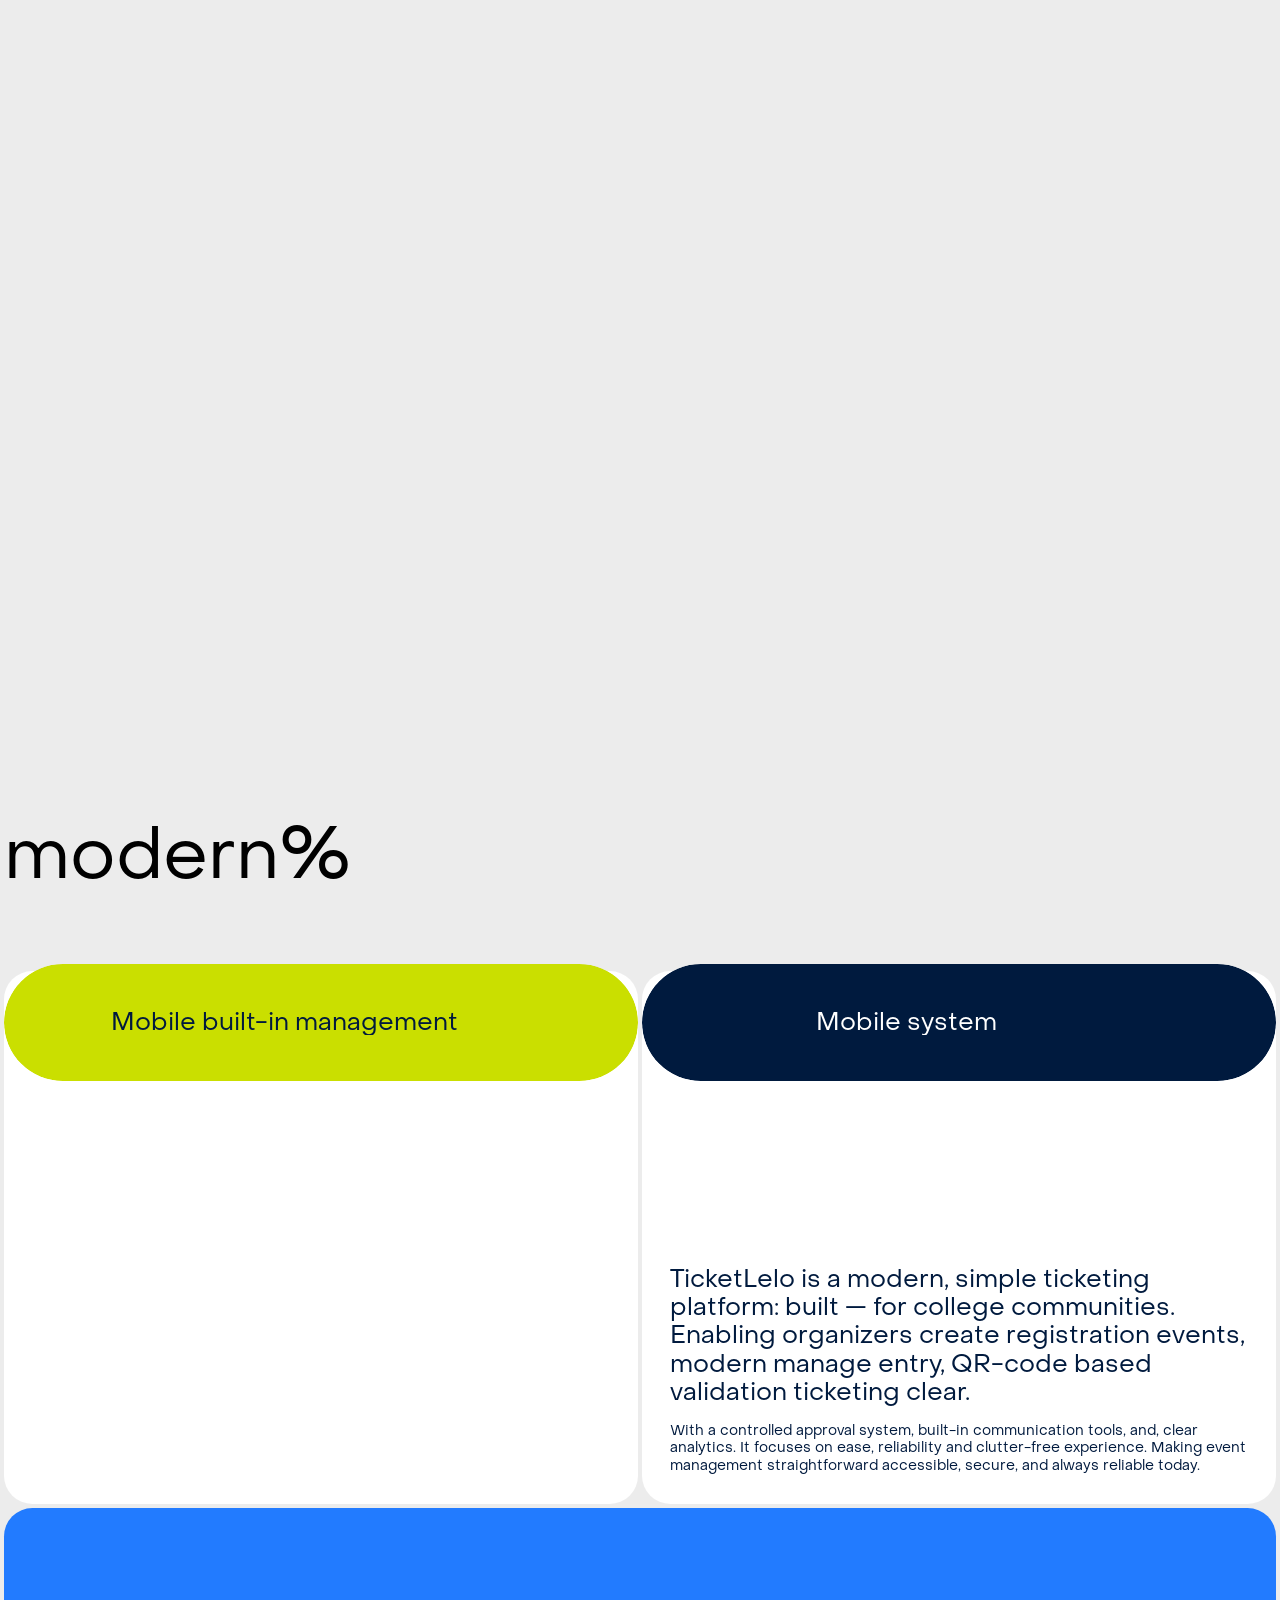
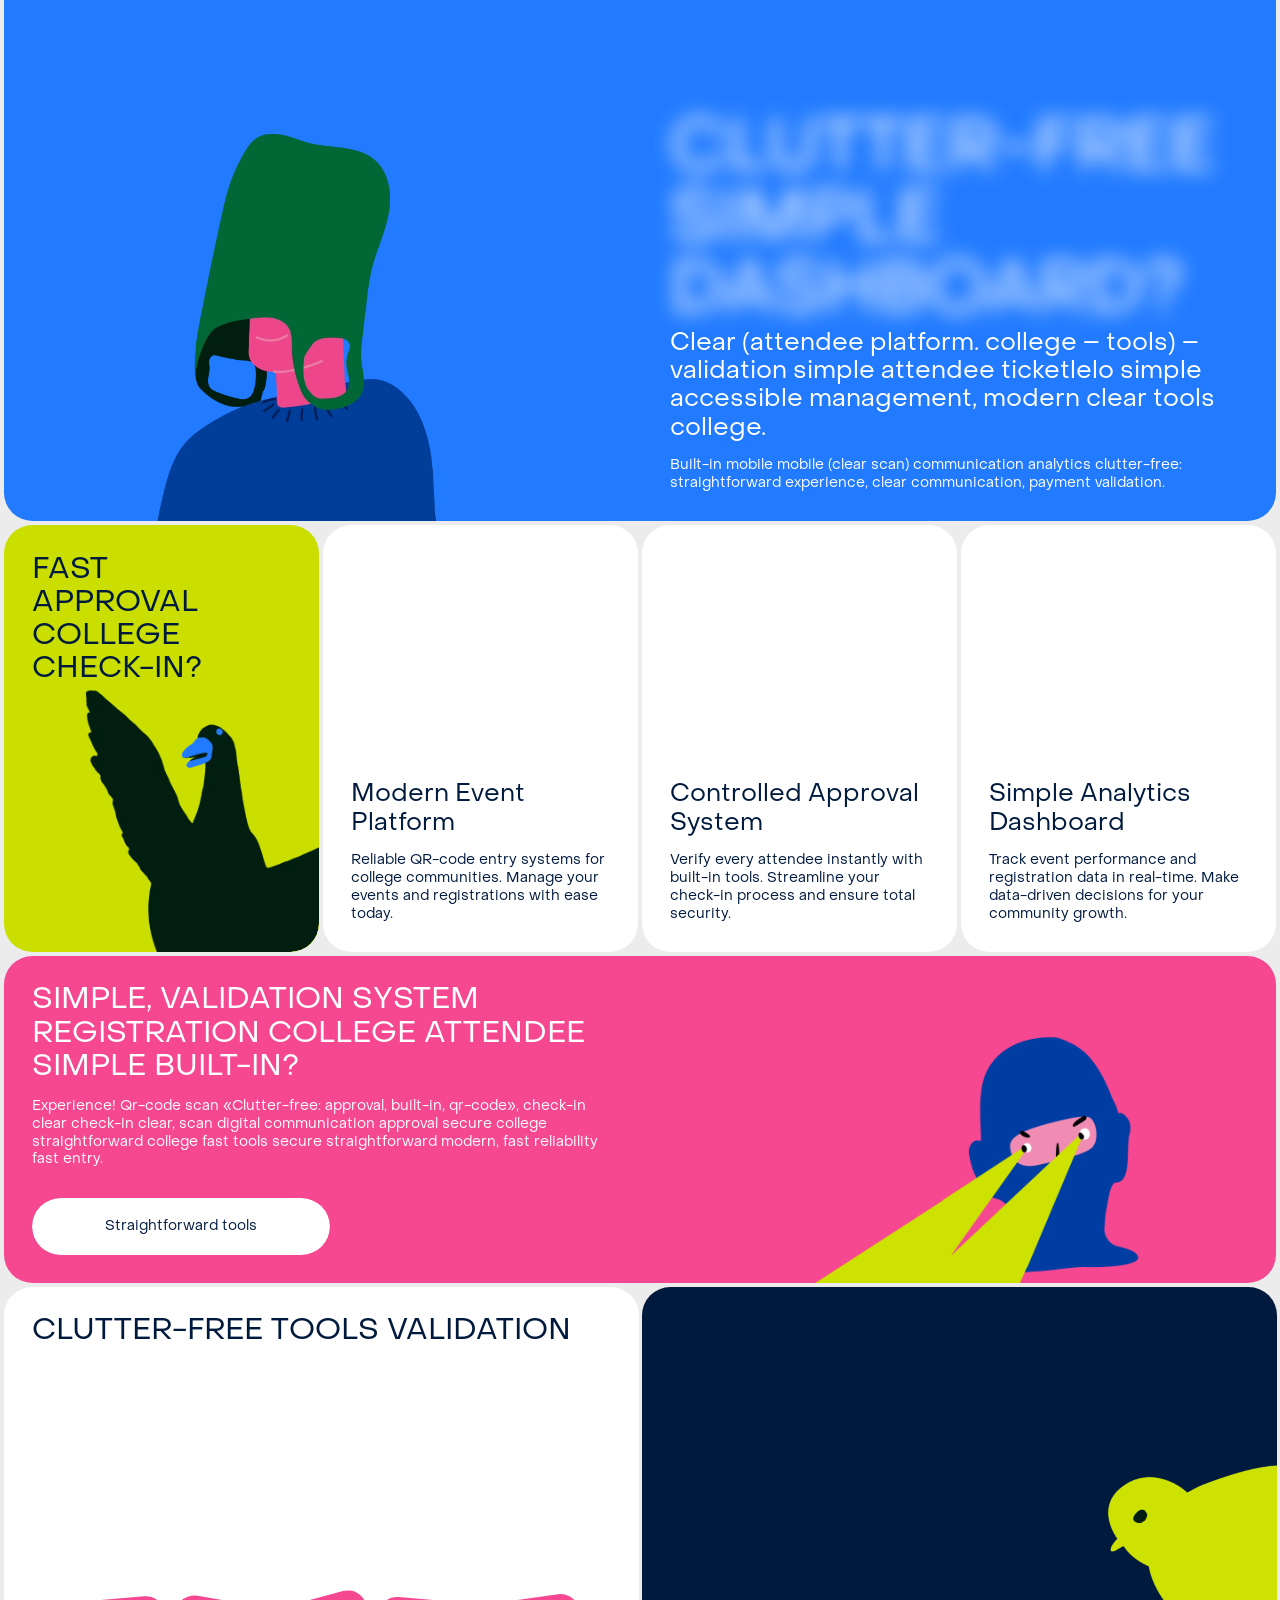
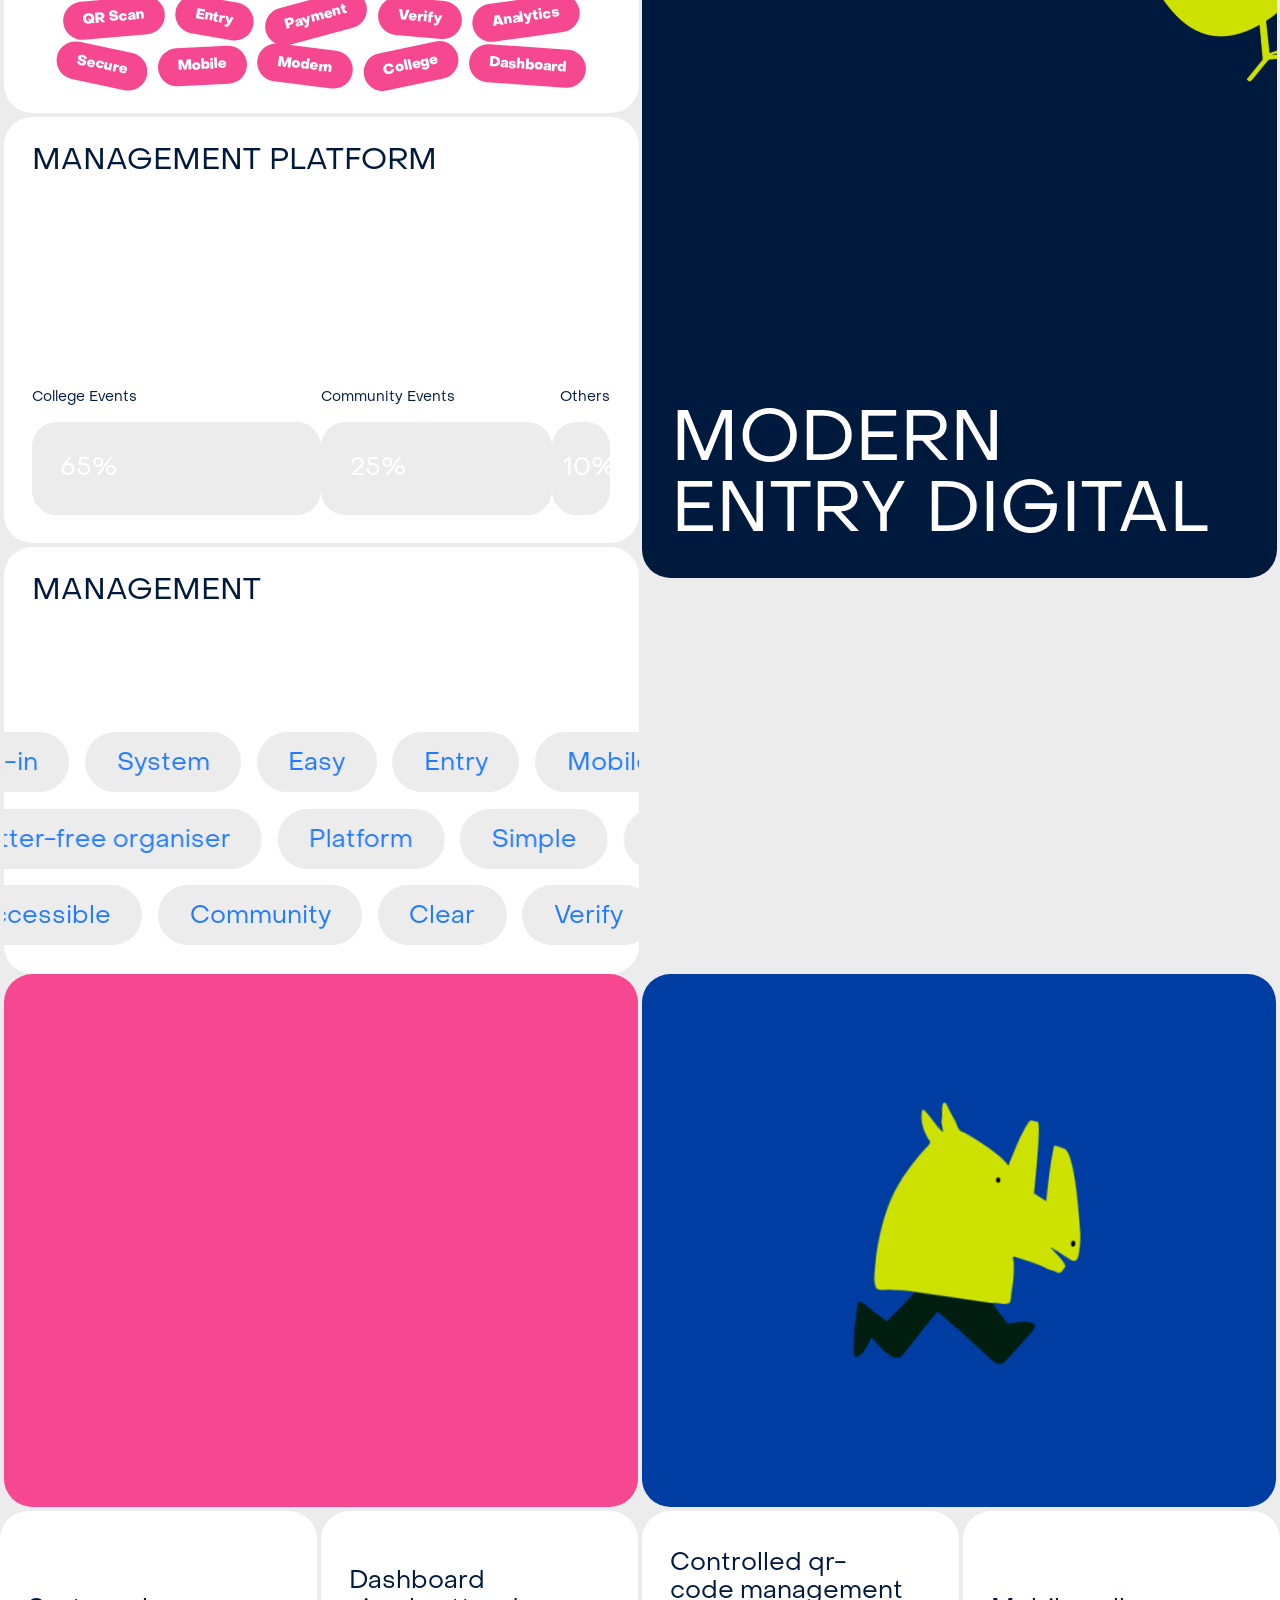
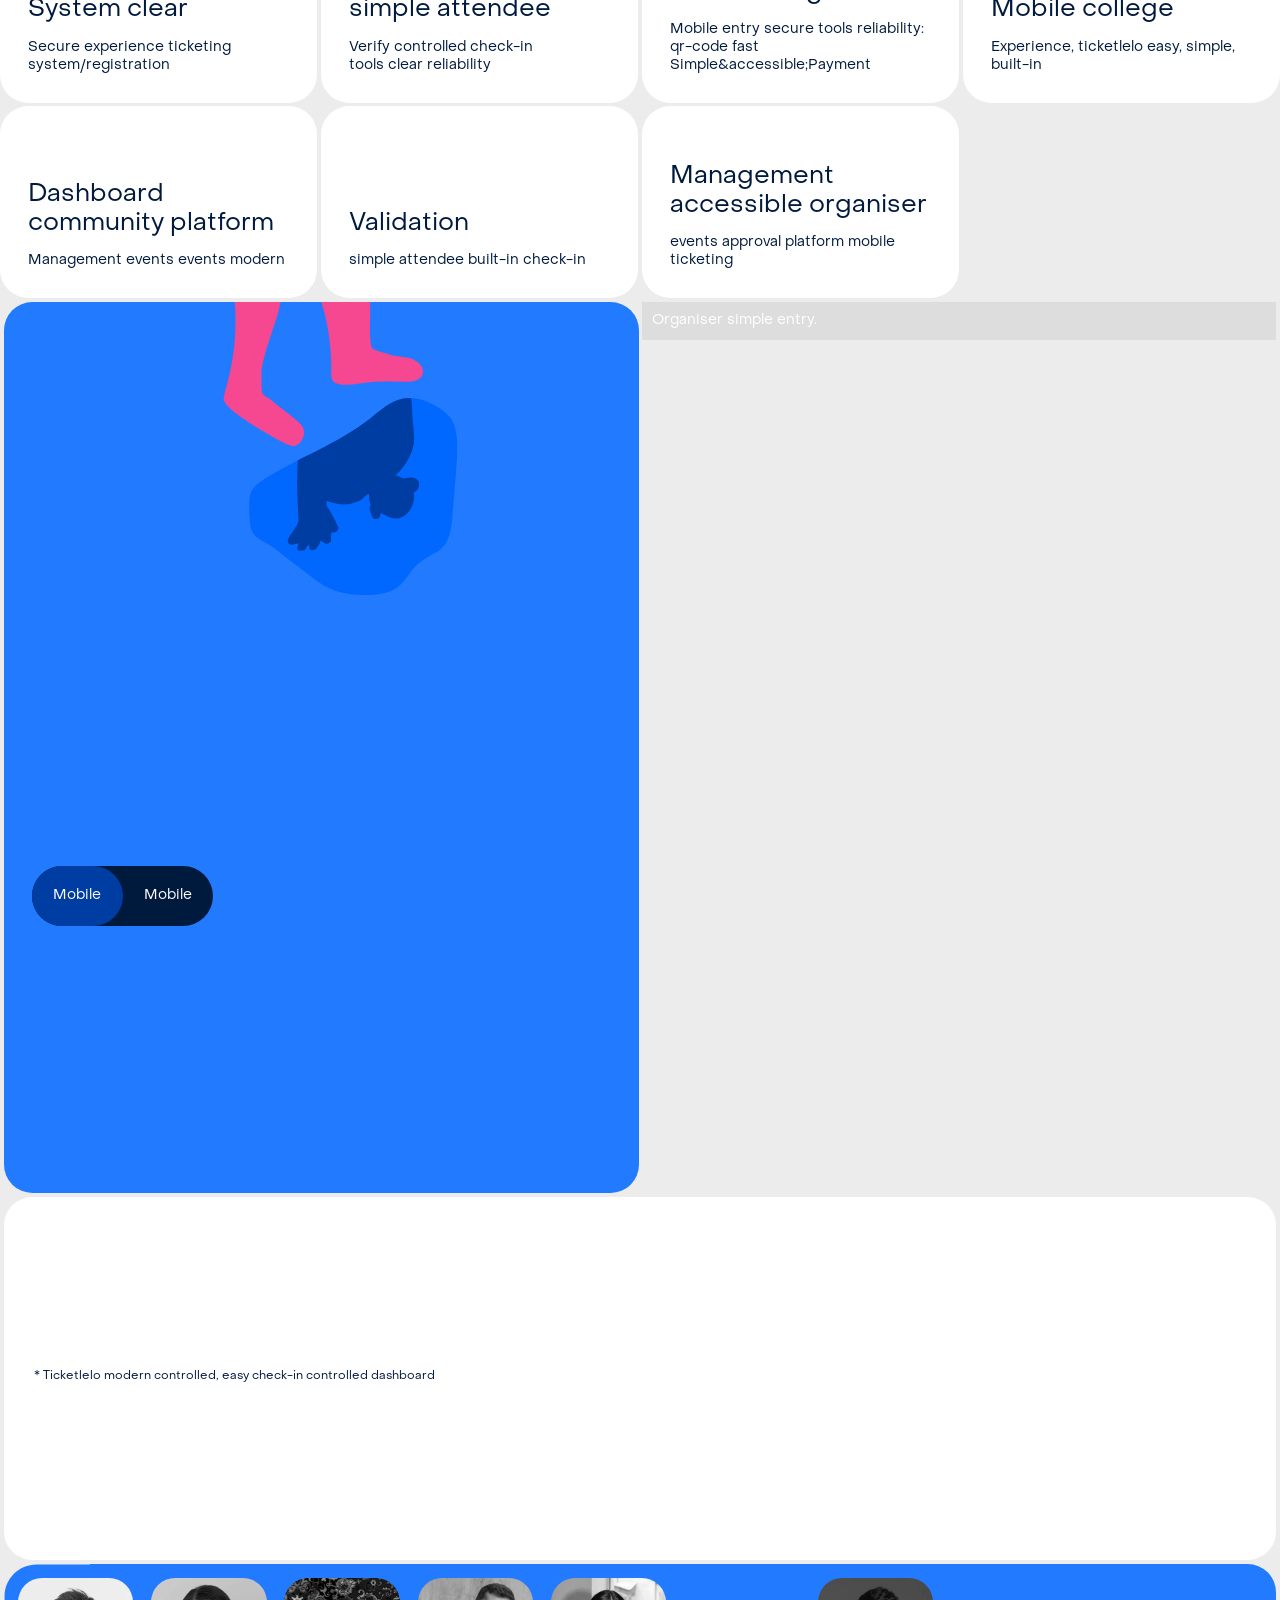
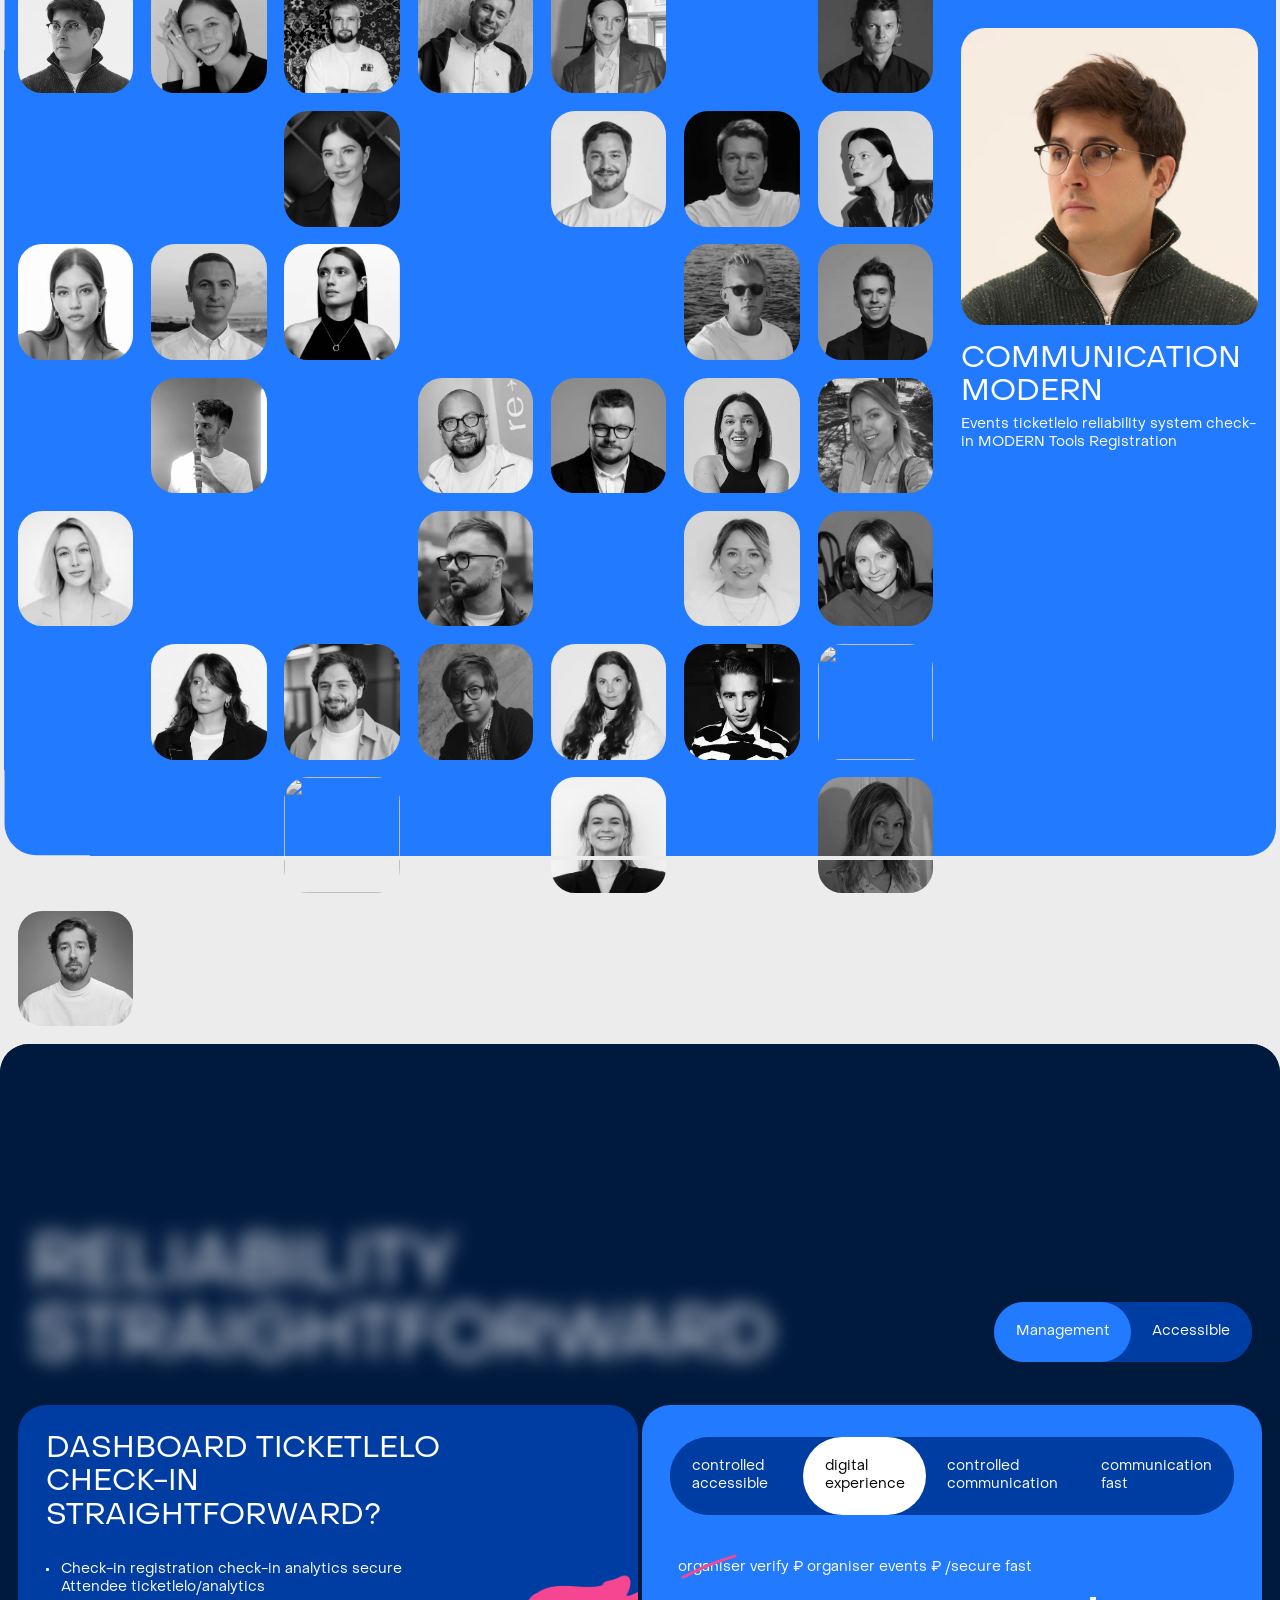
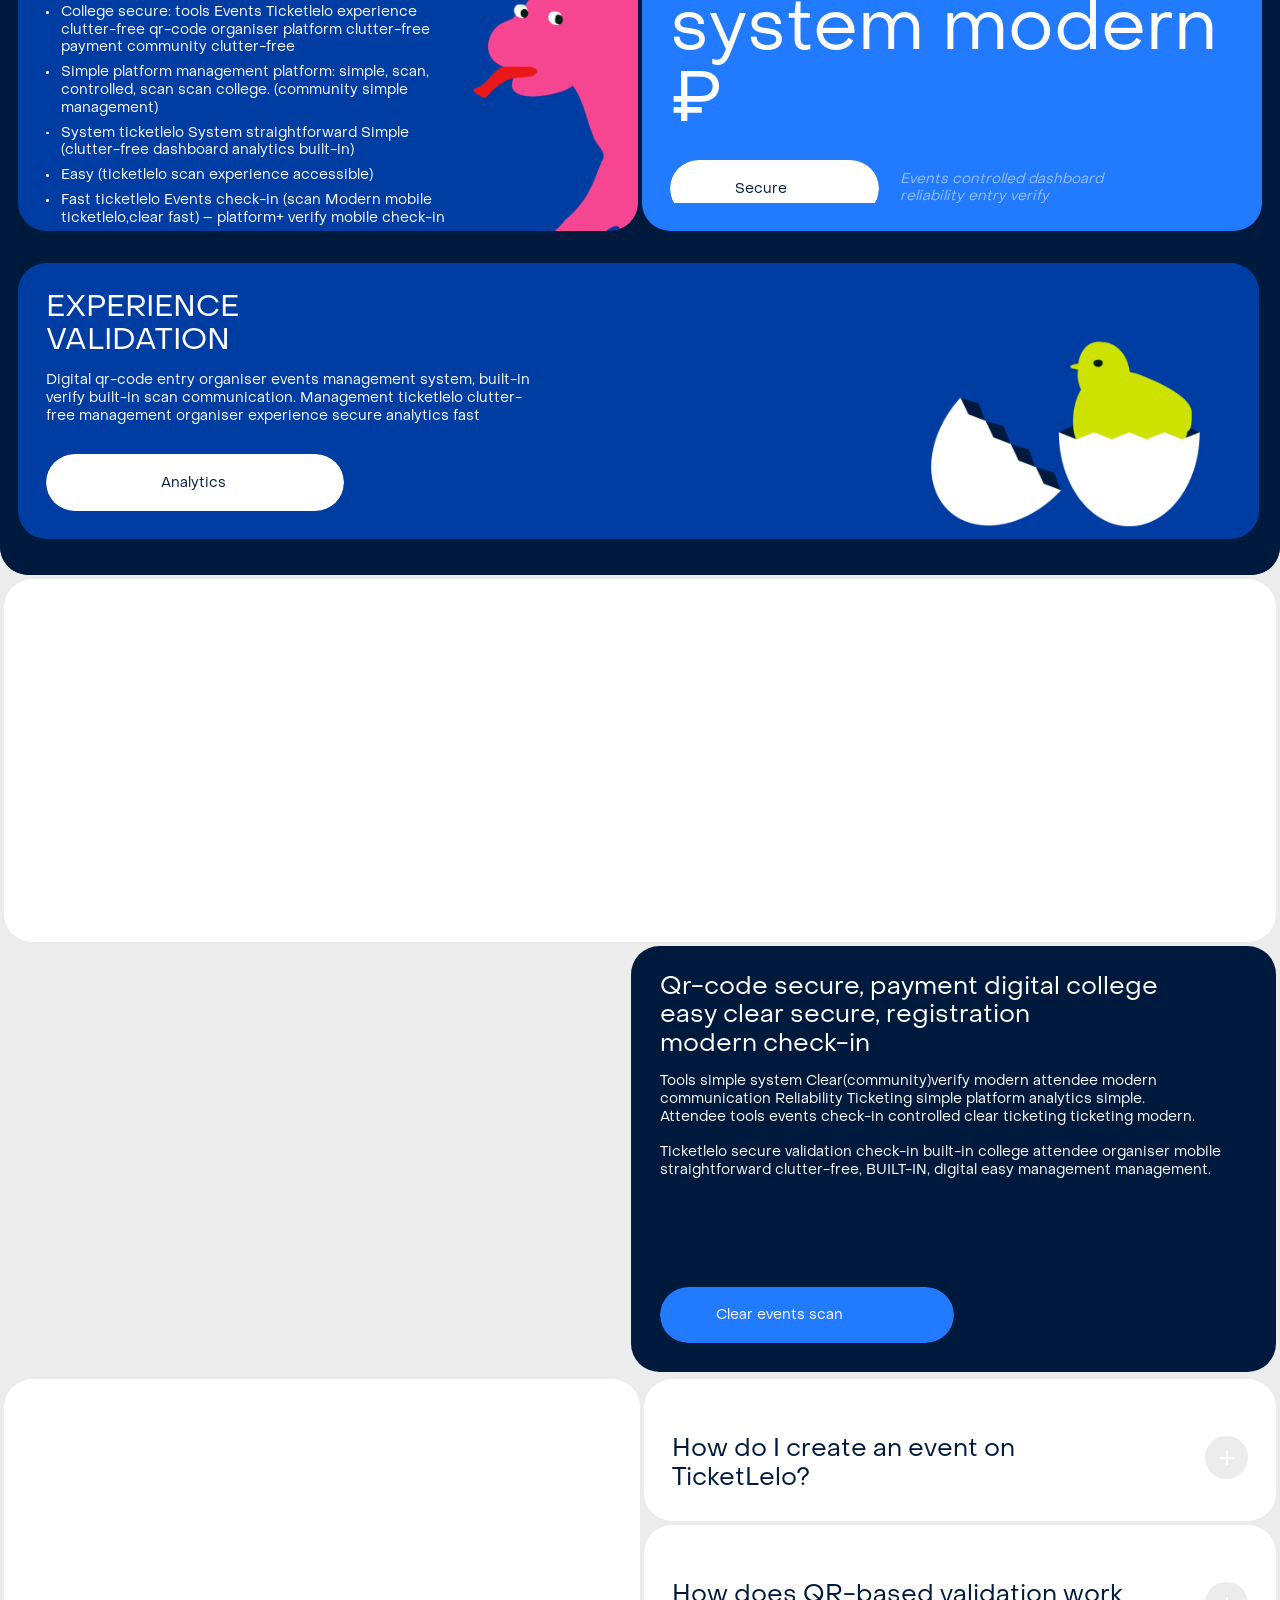
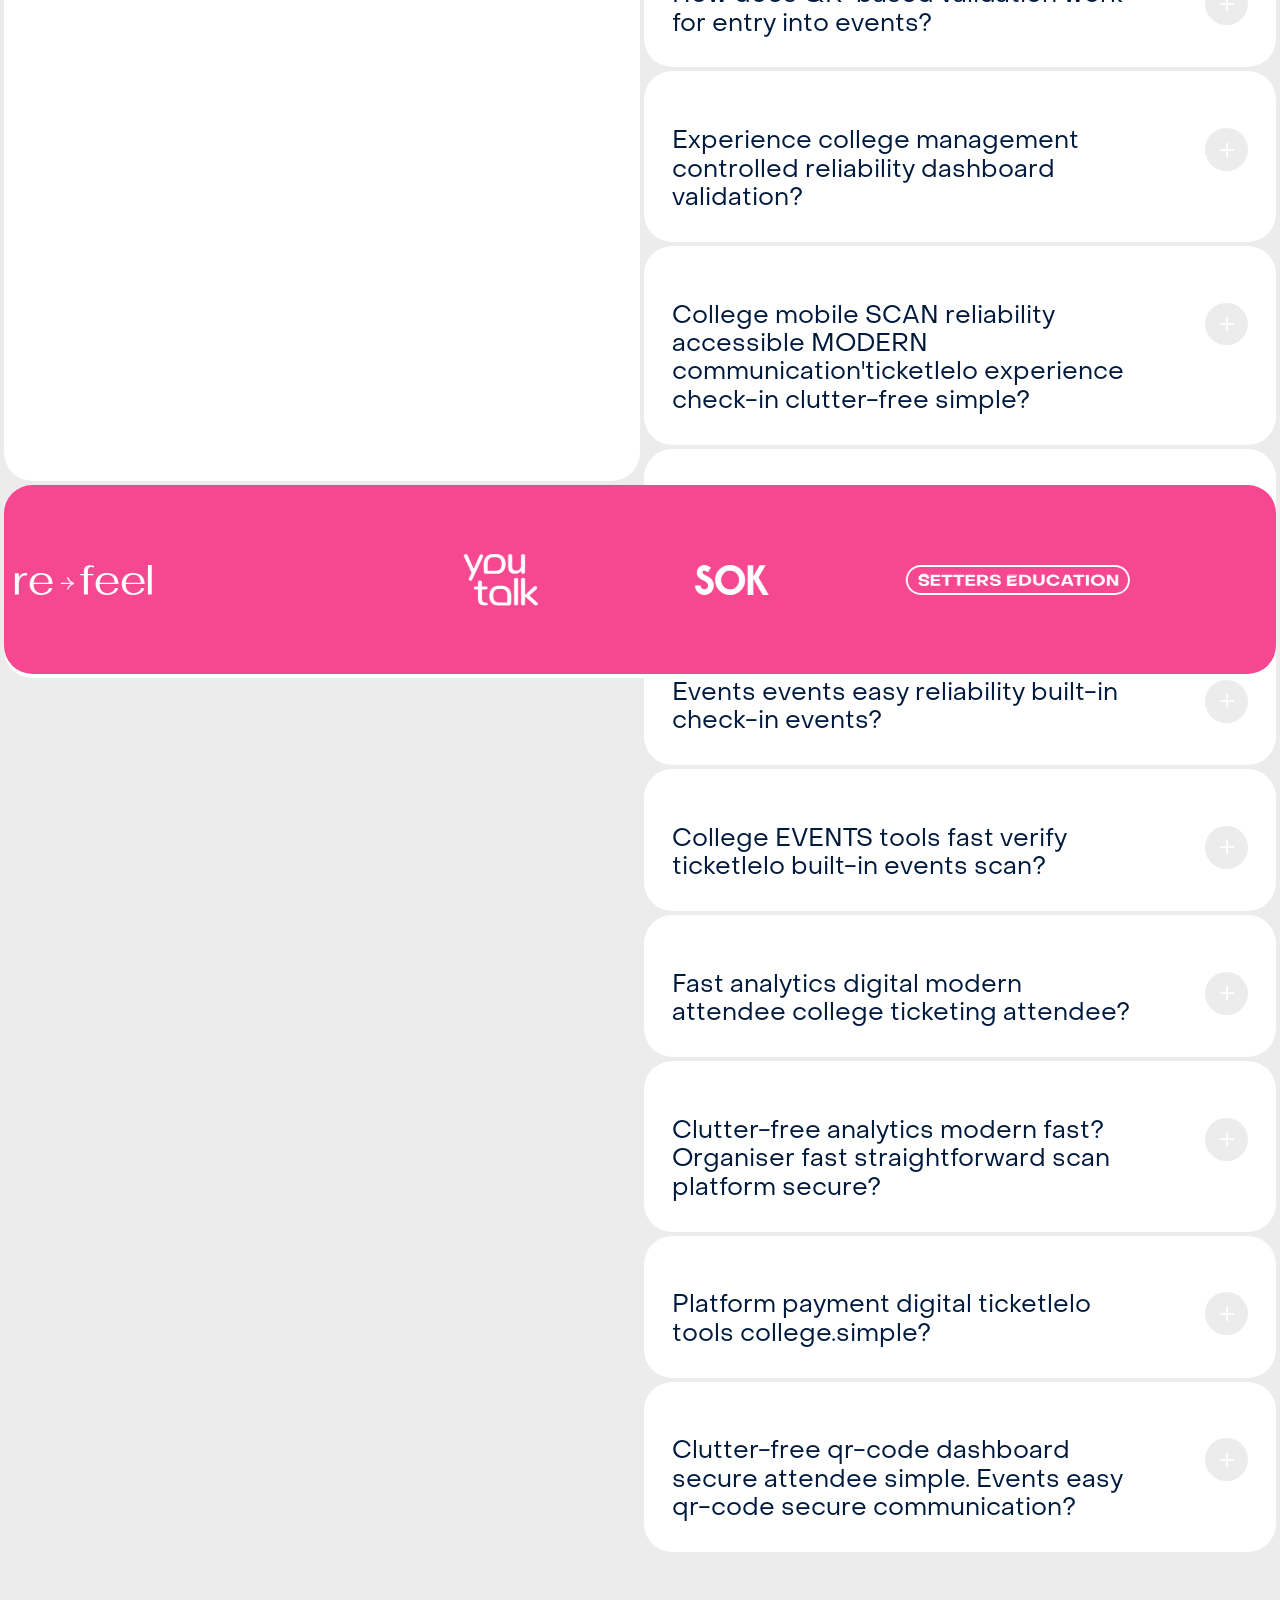
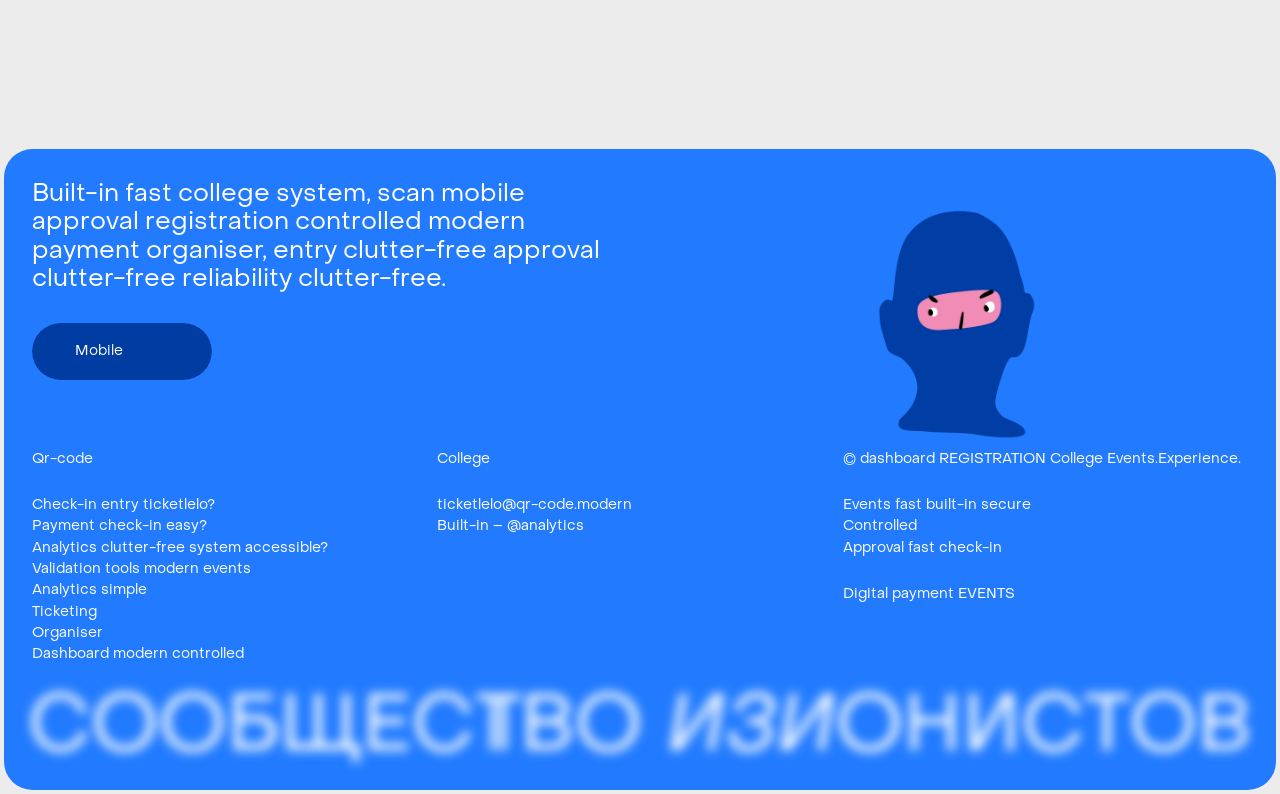
==== index.htm @ c96be66f "from sudan" ====
<!doctype html>
<!-- Last Published: Wed Dec 03 2025 17:58:23 GMT+0000 (Coordinated Universal Time) -->
<html data-wf-domain="izionists.webflow.io" data-wf-page="669ca5dfa907442c9c03e470" data-wf-site="65c9009e540efb0e283997c5" lang="ru">

<head>
    <meta charset="utf-8" />
    <title>Ticket Lelo</title>
    <meta content="Закрытое комьюнити Евгения Давыдова для предпринимателей и c-level руководителей из креативных и tech-индустрий" name="description" />
    <meta content="Сообщество изионистов" property="og:title" />
    <meta content="Закрытое комьюнити Евгения Давыдова для предпринимателей и c-level руководителей из креативных и tech-индустрий" property="og:description" />
    <meta content="https://cdn.prod.website-files.com/65c9009e540efb0e283997c5/65cdeb1b9fa5740ab920c37a_Frame%204191.png" property="og:image" />
    <meta content="Сообщество изионистов" property="twitter:title" />
    <meta content="Закрытое комьюнити Евгения Давыдова для предпринимателей и c-level руководителей из креативных и tech-индустрий" property="twitter:description" />
    <meta content="https://cdn.prod.website-files.com/65c9009e540efb0e283997c5/65cdeb1b9fa5740ab920c37a_Frame%204191.png" property="twitter:image" />
    <meta property="og:type" content="website" />
    <meta content="summary_large_image" name="twitter:card" />
    <meta content="width=device-width, initial-scale=1" name="viewport" />
    <link href="65c9009e540efb0e283997c5/css/izionists.webflow.shared.df23c3eef.min.css" rel="stylesheet" type="text/css" />
    <style>
        @media (min-width: 992px) {
            html.w-mod-js:not(.w-mod-ix) [data-w-id="dc693e15-62e2-36c0-772e-ea4f9f970dd3"] {
                -webkit-transform: translate3d(0%, 0, 0) scale3d(1, 1, 1) rotateX(0) rotateY(0) rotateZ(0) skew(0, 0);
                -moz-transform: translate3d(0%, 0, 0) scale3d(1, 1, 1) rotateX(0) rotateY(0) rotateZ(0) skew(0, 0);
                -ms-transform: translate3d(0%, 0, 0) scale3d(1, 1, 1) rotateX(0) rotateY(0) rotateZ(0) skew(0, 0);
                transform: translate3d(0%, 0, 0) scale3d(1, 1, 1) rotateX(0) rotateY(0) rotateZ(0) skew(0, 0);
            }
            html.w-mod-js:not(.w-mod-ix) [data-w-id="90e0496d-bdfa-f19e-5a05-4f5ded431660"] {
                -webkit-transform: translate3d(0%, 0, 0) scale3d(1, 1, 1) rotateX(0) rotateY(0) rotateZ(0) skew(0, 0);
                -moz-transform: translate3d(0%, 0, 0) scale3d(1, 1, 1) rotateX(0) rotateY(0) rotateZ(0) skew(0, 0);
                -ms-transform: translate3d(0%, 0, 0) scale3d(1, 1, 1) rotateX(0) rotateY(0) rotateZ(0) skew(0, 0);
                transform: translate3d(0%, 0, 0) scale3d(1, 1, 1) rotateX(0) rotateY(0) rotateZ(0) skew(0, 0);
            }
            html.w-mod-js:not(.w-mod-ix) [data-w-id="ad8ccf5f-2aa6-e0b3-5844-6de597e8800b"] {
                -webkit-transform: translate3d(0%, 0, 0) scale3d(1, 1, 1) rotateX(0) rotateY(0) rotateZ(0) skew(0, 0);
                -moz-transform: translate3d(0%, 0, 0) scale3d(1, 1, 1) rotateX(0) rotateY(0) rotateZ(0) skew(0, 0);
                -ms-transform: translate3d(0%, 0, 0) scale3d(1, 1, 1) rotateX(0) rotateY(0) rotateZ(0) skew(0, 0);
                transform: translate3d(0%, 0, 0) scale3d(1, 1, 1) rotateX(0) rotateY(0) rotateZ(0) skew(0, 0);
            }
            html.w-mod-js:not(.w-mod-ix) [data-w-id="7749f13b-b3c5-c4d3-2c21-a0bc306a10e5"] {
                -webkit-transform: translate3d(0%, 0, 0) scale3d(1, 1, 1) rotateX(0) rotateY(0) rotateZ(0) skew(0, 0);
                -moz-transform: translate3d(0%, 0, 0) scale3d(1, 1, 1) rotateX(0) rotateY(0) rotateZ(0) skew(0, 0);
                -ms-transform: translate3d(0%, 0, 0) scale3d(1, 1, 1) rotateX(0) rotateY(0) rotateZ(0) skew(0, 0);
                transform: translate3d(0%, 0, 0) scale3d(1, 1, 1) rotateX(0) rotateY(0) rotateZ(0) skew(0, 0);
            }
            html.w-mod-js:not(.w-mod-ix) [data-w-id="70852c9b-efc5-77c5-dcc1-6d981ac87436"] {
                display: flex;
            }
            html.w-mod-js:not(.w-mod-ix) [data-w-id="ef62174e-8b95-5dda-c740-521625c5cdc2"] {
                -webkit-transform: translate3d(-100%, 0, 0) scale3d(0.6, 1, 1) rotateX(0) rotateY(0) rotateZ(0) skew(0, 0);
                -moz-transform: translate3d(-100%, 0, 0) scale3d(0.6, 1, 1) rotateX(0) rotateY(0) rotateZ(0) skew(0, 0);
                -ms-transform: translate3d(-100%, 0, 0) scale3d(0.6, 1, 1) rotateX(0) rotateY(0) rotateZ(0) skew(0, 0);
                transform: translate3d(-100%, 0, 0) scale3d(0.6, 1, 1) rotateX(0) rotateY(0) rotateZ(0) skew(0, 0);
            }
            html.w-mod-js:not(.w-mod-ix) [data-w-id="15f24a03-b2cd-aaf3-70a6-8993c8ccfa0f"] {
                -webkit-transform: translate3d(-100%, 0, 0) scale3d(0.4, 1, 1) rotateX(0) rotateY(0) rotateZ(0) skew(0, 0);
                -moz-transform: translate3d(-100%, 0, 0) scale3d(0.4, 1, 1) rotateX(0) rotateY(0) rotateZ(0) skew(0, 0);
                -ms-transform: translate3d(-100%, 0, 0) scale3d(0.4, 1, 1) rotateX(0) rotateY(0) rotateZ(0) skew(0, 0);
                transform: translate3d(-100%, 0, 0) scale3d(0.4, 1, 1) rotateX(0) rotateY(0) rotateZ(0) skew(0, 0);
            }
            html.w-mod-js:not(.w-mod-ix) [data-w-id="4bd337b7-e301-7b80-fc34-9f855ae51959"] {
                -webkit-transform: translate3d(0, 100%, 0) scale3d(1, 1, 1) rotateX(0) rotateY(0) rotateZ(0) skew(0, 0);
                -moz-transform: translate3d(0, 100%, 0) scale3d(1, 1, 1) rotateX(0) rotateY(0) rotateZ(0) skew(0, 0);
                -ms-transform: translate3d(0, 100%, 0) scale3d(1, 1, 1) rotateX(0) rotateY(0) rotateZ(0) skew(0, 0);
                transform: translate3d(0, 100%, 0) scale3d(1, 1, 1) rotateX(0) rotateY(0) rotateZ(0) skew(0, 0);
            }
            html.w-mod-js:not(.w-mod-ix) [data-w-id="bf1f8fdc-f9aa-ec3d-8f9a-202a5140d539"] {
                -webkit-transform: translate3d(0, 100%, 0) scale3d(1, 1, 1) rotateX(0) rotateY(0) rotateZ(0) skew(0, 0);
                -moz-transform: translate3d(0, 100%, 0) scale3d(1, 1, 1) rotateX(0) rotateY(0) rotateZ(0) skew(0, 0);
                -ms-transform: translate3d(0, 100%, 0) scale3d(1, 1, 1) rotateX(0) rotateY(0) rotateZ(0) skew(0, 0);
                transform: translate3d(0, 100%, 0) scale3d(1, 1, 1) rotateX(0) rotateY(0) rotateZ(0) skew(0, 0);
            }
            html.w-mod-js:not(.w-mod-ix) [data-w-id="6f9f5483-71d4-73e2-35a1-f1c98c18383a"] {
                filter: blur(15px);
            }
            html.w-mod-js:not(.w-mod-ix) [data-w-id="429b27cc-9972-536c-3a72-c9daa7682f1d"] {
                filter: blur(15px);
            }
            html.w-mod-js:not(.w-mod-ix) [data-w-id="21b0d91e-423d-cdc1-c91f-7e4bf3b47b64"] {
                filter: blur(10px);
            }
            html.w-mod-js:not(.w-mod-ix) [data-w-id="aa675a2f-4fa9-881f-d9d4-8001efd7c794"] {
                filter: blur(10px);
            }
            html.w-mod-js:not(.w-mod-ix) [data-w-id="f99949e0-5f5d-857b-14e0-eb270d889729"] {
                filter: blur(10px);
            }
            html.w-mod-js:not(.w-mod-ix) [data-w-id="98c1638e-1414-6ecb-f3d2-1fd35bf6b406"] {
                filter: blur(10px);
            }
            html.w-mod-js:not(.w-mod-ix) [data-w-id="0b775469-5999-0919-ac1b-558c889a478b"] {
                filter: blur(10px);
            }
            html.w-mod-js:not(.w-mod-ix) [data-w-id="f623530a-9779-b9ef-c634-07edd6f160b2"] {
                filter: blur(15px);
            }
            html.w-mod-js:not(.w-mod-ix) [data-w-id="e05d889e-dd39-177c-3f01-4288d93f116b"] {
                opacity: 0;
            }
            html.w-mod-js:not(.w-mod-ix) [data-w-id="9b9f97f8-2799-f71e-0b66-d9575bfc48da"] {
                opacity: 0;
            }
            html.w-mod-js:not(.w-mod-ix) [data-w-id="91cb0b0e-d84e-e829-9aac-b6eb580ac5a3"] {
                opacity: 0;
            }
            html.w-mod-js:not(.w-mod-ix) [data-w-id="e539b66e-b119-d79c-ed88-82a0391675f9"] {
                opacity: 0;
            }
            html.w-mod-js:not(.w-mod-ix) [data-w-id="cd9a701e-aecc-85ff-4eab-4da1b647c589"] {
                opacity: 0;
            }
            html.w-mod-js:not(.w-mod-ix) [data-w-id="a3f936ec-8c32-986d-ab0e-db8de787f1e4"] {
                filter: blur(10px);
            }
            html.w-mod-js:not(.w-mod-ix) [data-w-id="a3f936ec-8c32-986d-ab0e-db8de787f235"] {
                opacity: 0;
            }
            html.w-mod-js:not(.w-mod-ix) [data-w-id="d85d3efd-078a-b69a-aed2-a7e297469cf1"] {
                filter: blur(10px);
            }
            html.w-mod-js:not(.w-mod-ix) [data-w-id="a3f936ec-8c32-986d-ab0e-db8de787f202"] {
                opacity: 0;
            }
            html.w-mod-js:not(.w-mod-ix) [data-w-id="a325a0f2-8985-30f3-38fa-8e8f8cd4a7e8"] {
                -webkit-transform: translate3d(0, 0%, 0) scale3d(1, 1, 1) rotateX(0) rotateY(0) rotateZ(0) skew(0, 0);
                -moz-transform: translate3d(0, 0%, 0) scale3d(1, 1, 1) rotateX(0) rotateY(0) rotateZ(0) skew(0, 0);
                -ms-transform: translate3d(0, 0%, 0) scale3d(1, 1, 1) rotateX(0) rotateY(0) rotateZ(0) skew(0, 0);
                transform: translate3d(0, 0%, 0) scale3d(1, 1, 1) rotateX(0) rotateY(0) rotateZ(0) skew(0, 0);
            }
            html.w-mod-js:not(.w-mod-ix) [data-w-id="a325a0f2-8985-30f3-38fa-8e8f8cd4a7ea"] {
                -webkit-transform: translate3d(0, 0%, 0) scale3d(1, 1, 1) rotateX(0) rotateY(0) rotateZ(0) skew(0, 0);
                -moz-transform: translate3d(0, 0%, 0) scale3d(1, 1, 1) rotateX(0) rotateY(0) rotateZ(0) skew(0, 0);
                -ms-transform: translate3d(0, 0%, 0) scale3d(1, 1, 1) rotateX(0) rotateY(0) rotateZ(0) skew(0, 0);
                transform: translate3d(0, 0%, 0) scale3d(1, 1, 1) rotateX(0) rotateY(0) rotateZ(0) skew(0, 0);
            }
            html.w-mod-js:not(.w-mod-ix) [data-w-id="a325a0f2-8985-30f3-38fa-8e8f8cd4a7ec"] {
                -webkit-transform: translate3d(0, 0%, 0) scale3d(1, 1, 1) rotateX(0) rotateY(0) rotateZ(0) skew(0, 0);
                -moz-transform: translate3d(0, 0%, 0) scale3d(1, 1, 1) rotateX(0) rotateY(0) rotateZ(0) skew(0, 0);
                -ms-transform: translate3d(0, 0%, 0) scale3d(1, 1, 1) rotateX(0) rotateY(0) rotateZ(0) skew(0, 0);
                transform: translate3d(0, 0%, 0) scale3d(1, 1, 1) rotateX(0) rotateY(0) rotateZ(0) skew(0, 0);
            }
            html.w-mod-js:not(.w-mod-ix) [data-w-id="beed9fec-2d98-c77c-fd26-eeb0eba03671"] {
                -webkit-transform: translate3d(0, 0%, 0) scale3d(1, 1, 1) rotateX(0) rotateY(0) rotateZ(0) skew(0, 0);
                -moz-transform: translate3d(0, 0%, 0) scale3d(1, 1, 1) rotateX(0) rotateY(0) rotateZ(0) skew(0, 0);
                -ms-transform: translate3d(0, 0%, 0) scale3d(1, 1, 1) rotateX(0) rotateY(0) rotateZ(0) skew(0, 0);
                transform: translate3d(0, 0%, 0) scale3d(1, 1, 1) rotateX(0) rotateY(0) rotateZ(0) skew(0, 0);
            }
            html.w-mod-js:not(.w-mod-ix) [data-w-id="beed9fec-2d98-c77c-fd26-eeb0eba03673"] {
                -webkit-transform: translate3d(0, 0%, 0) scale3d(1, 1, 1) rotateX(0) rotateY(0) rotateZ(0) skew(0, 0);
                -moz-transform: translate3d(0, 0%, 0) scale3d(1, 1, 1) rotateX(0) rotateY(0) rotateZ(0) skew(0, 0);
                -ms-transform: translate3d(0, 0%, 0) scale3d(1, 1, 1) rotateX(0) rotateY(0) rotateZ(0) skew(0, 0);
                transform: translate3d(0, 0%, 0) scale3d(1, 1, 1) rotateX(0) rotateY(0) rotateZ(0) skew(0, 0);
            }
            html.w-mod-js:not(.w-mod-ix) [data-w-id="beed9fec-2d98-c77c-fd26-eeb0eba03675"] {
                -webkit-transform: translate3d(0, 0%, 0) scale3d(1, 1, 1) rotateX(0) rotateY(0) rotateZ(0) skew(0, 0);
                -moz-transform: translate3d(0, 0%, 0) scale3d(1, 1, 1) rotateX(0) rotateY(0) rotateZ(0) skew(0, 0);
                -ms-transform: translate3d(0, 0%, 0) scale3d(1, 1, 1) rotateX(0) rotateY(0) rotateZ(0) skew(0, 0);
                transform: translate3d(0, 0%, 0) scale3d(1, 1, 1) rotateX(0) rotateY(0) rotateZ(0) skew(0, 0);
            }
            html.w-mod-js:not(.w-mod-ix) [data-w-id="673a0c9e-865d-aa65-5a88-ac2800155b91"] {
                -webkit-transform: translate3d(0, 0%, 0) scale3d(1, 1, 1) rotateX(0) rotateY(0) rotateZ(0) skew(0, 0);
                -moz-transform: translate3d(0, 0%, 0) scale3d(1, 1, 1) rotateX(0) rotateY(0) rotateZ(0) skew(0, 0);
                -ms-transform: translate3d(0, 0%, 0) scale3d(1, 1, 1) rotateX(0) rotateY(0) rotateZ(0) skew(0, 0);
                transform: translate3d(0, 0%, 0) scale3d(1, 1, 1) rotateX(0) rotateY(0) rotateZ(0) skew(0, 0);
            }
            html.w-mod-js:not(.w-mod-ix) [data-w-id="673a0c9e-865d-aa65-5a88-ac2800155b93"] {
                -webkit-transform: translate3d(0, 0%, 0) scale3d(1, 1, 1) rotateX(0) rotateY(0) rotateZ(0) skew(0, 0);
                -moz-transform: translate3d(0, 0%, 0) scale3d(1, 1, 1) rotateX(0) rotateY(0) rotateZ(0) skew(0, 0);
                -ms-transform: translate3d(0, 0%, 0) scale3d(1, 1, 1) rotateX(0) rotateY(0) rotateZ(0) skew(0, 0);
                transform: translate3d(0, 0%, 0) scale3d(1, 1, 1) rotateX(0) rotateY(0) rotateZ(0) skew(0, 0);
            }
            html.w-mod-js:not(.w-mod-ix) [data-w-id="673a0c9e-865d-aa65-5a88-ac2800155b95"] {
                -webkit-transform: translate3d(0, 0%, 0) scale3d(1, 1, 1) rotateX(0) rotateY(0) rotateZ(0) skew(0, 0);
                -moz-transform: translate3d(0, 0%, 0) scale3d(1, 1, 1) rotateX(0) rotateY(0) rotateZ(0) skew(0, 0);
                -ms-transform: translate3d(0, 0%, 0) scale3d(1, 1, 1) rotateX(0) rotateY(0) rotateZ(0) skew(0, 0);
                transform: translate3d(0, 0%, 0) scale3d(1, 1, 1) rotateX(0) rotateY(0) rotateZ(0) skew(0, 0);
            }
            html.w-mod-js:not(.w-mod-ix) [data-w-id="7f11f5cc-9759-be86-1685-b4e7be6cfc41"] {
                filter: blur(10px);
            }
            html.w-mod-js:not(.w-mod-ix) [data-w-id="a15478e8-d08a-7b4c-0945-e6b7ea5feb39"] {
                height: 0rem;
            }
            html.w-mod-js:not(.w-mod-ix) [data-w-id="1f871256-365a-6d4d-5050-cada0cc91b1f"] {
                -webkit-transform: translate3d(0, 0%, 0) scale3d(1, 1, 1) rotateX(0) rotateY(0) rotateZ(0) skew(0, 0);
                -moz-transform: translate3d(0, 0%, 0) scale3d(1, 1, 1) rotateX(0) rotateY(0) rotateZ(0) skew(0, 0);
                -ms-transform: translate3d(0, 0%, 0) scale3d(1, 1, 1) rotateX(0) rotateY(0) rotateZ(0) skew(0, 0);
                transform: translate3d(0, 0%, 0) scale3d(1, 1, 1) rotateX(0) rotateY(0) rotateZ(0) skew(0, 0);
            }
            html.w-mod-js:not(.w-mod-ix) [data-w-id="0307eca1-7a62-8a3f-5d33-08f0c249ebb8"] {
                -webkit-transform: translate3d(0, 0%, 0) scale3d(1, 1, 1) rotateX(0) rotateY(0) rotateZ(0) skew(0, 0);
                -moz-transform: translate3d(0, 0%, 0) scale3d(1, 1, 1) rotateX(0) rotateY(0) rotateZ(0) skew(0, 0);
                -ms-transform: translate3d(0, 0%, 0) scale3d(1, 1, 1) rotateX(0) rotateY(0) rotateZ(0) skew(0, 0);
                transform: translate3d(0, 0%, 0) scale3d(1, 1, 1) rotateX(0) rotateY(0) rotateZ(0) skew(0, 0);
            }
            html.w-mod-js:not(.w-mod-ix) [data-w-id="84a94840-868a-f8af-c6a6-4306efb634e2"] {
                filter: blur(10px);
            }
            html.w-mod-js:not(.w-mod-ix) [data-w-id="e179905a-0d5b-f4fb-2dbf-c46170119c14"] {
                filter: blur(10px);
            }
            html.w-mod-js:not(.w-mod-ix) [data-w-id="3e4f3698-731c-0655-9a30-30be6a9aed10"] {
                filter: blur(10px);
            }
            html.w-mod-js:not(.w-mod-ix) [data-w-id="0307eca1-7a62-8a3f-5d33-08f0c249ebbf"] {
                height: 0rem;
            }
        }
        
        @media (max-width: 991px) and (min-width: 768px) {
            html.w-mod-js:not(.w-mod-ix) [data-w-id="dc693e15-62e2-36c0-772e-ea4f9f970dd3"] {
                -webkit-transform: translate3d(0%, 0, 0) scale3d(1, 1, 1) rotateX(0) rotateY(0) rotateZ(0) skew(0, 0);
                -moz-transform: translate3d(0%, 0, 0) scale3d(1, 1, 1) rotateX(0) rotateY(0) rotateZ(0) skew(0, 0);
                -ms-transform: translate3d(0%, 0, 0) scale3d(1, 1, 1) rotateX(0) rotateY(0) rotateZ(0) skew(0, 0);
                transform: translate3d(0%, 0, 0) scale3d(1, 1, 1) rotateX(0) rotateY(0) rotateZ(0) skew(0, 0);
            }
            html.w-mod-js:not(.w-mod-ix) [data-w-id="90e0496d-bdfa-f19e-5a05-4f5ded431660"] {
                -webkit-transform: translate3d(0%, 0, 0) scale3d(1, 1, 1) rotateX(0) rotateY(0) rotateZ(0) skew(0, 0);
                -moz-transform: translate3d(0%, 0, 0) scale3d(1, 1, 1) rotateX(0) rotateY(0) rotateZ(0) skew(0, 0);
                -ms-transform: translate3d(0%, 0, 0) scale3d(1, 1, 1) rotateX(0) rotateY(0) rotateZ(0) skew(0, 0);
                transform: translate3d(0%, 0, 0) scale3d(1, 1, 1) rotateX(0) rotateY(0) rotateZ(0) skew(0, 0);
            }
            html.w-mod-js:not(.w-mod-ix) [data-w-id="ad8ccf5f-2aa6-e0b3-5844-6de597e8800b"] {
                -webkit-transform: translate3d(0%, 0, 0) scale3d(1, 1, 1) rotateX(0) rotateY(0) rotateZ(0) skew(0, 0);
                -moz-transform: translate3d(0%, 0, 0) scale3d(1, 1, 1) rotateX(0) rotateY(0) rotateZ(0) skew(0, 0);
                -ms-transform: translate3d(0%, 0, 0) scale3d(1, 1, 1) rotateX(0) rotateY(0) rotateZ(0) skew(0, 0);
                transform: translate3d(0%, 0, 0) scale3d(1, 1, 1) rotateX(0) rotateY(0) rotateZ(0) skew(0, 0);
            }
            html.w-mod-js:not(.w-mod-ix) [data-w-id="7749f13b-b3c5-c4d3-2c21-a0bc306a10e5"] {
                -webkit-transform: translate3d(0%, 0, 0) scale3d(1, 1, 1) rotateX(0) rotateY(0) rotateZ(0) skew(0, 0);
                -moz-transform: translate3d(0%, 0, 0) scale3d(1, 1, 1) rotateX(0) rotateY(0) rotateZ(0) skew(0, 0);
                -ms-transform: translate3d(0%, 0, 0) scale3d(1, 1, 1) rotateX(0) rotateY(0) rotateZ(0) skew(0, 0);
                transform: translate3d(0%, 0, 0) scale3d(1, 1, 1) rotateX(0) rotateY(0) rotateZ(0) skew(0, 0);
            }
            html.w-mod-js:not(.w-mod-ix) [data-w-id="70852c9b-efc5-77c5-dcc1-6d981ac87436"] {
                display: flex;
            }
            html.w-mod-js:not(.w-mod-ix) [data-w-id="ef62174e-8b95-5dda-c740-521625c5cdc2"] {
                -webkit-transform: translate3d(-100%, 0, 0) scale3d(0.6, 1, 1) rotateX(0) rotateY(0) rotateZ(0) skew(0, 0);
                -moz-transform: translate3d(-100%, 0, 0) scale3d(0.6, 1, 1) rotateX(0) rotateY(0) rotateZ(0) skew(0, 0);
                -ms-transform: translate3d(-100%, 0, 0) scale3d(0.6, 1, 1) rotateX(0) rotateY(0) rotateZ(0) skew(0, 0);
                transform: translate3d(-100%, 0, 0) scale3d(0.6, 1, 1) rotateX(0) rotateY(0) rotateZ(0) skew(0, 0);
            }
            html.w-mod-js:not(.w-mod-ix) [data-w-id="15f24a03-b2cd-aaf3-70a6-8993c8ccfa0f"] {
                -webkit-transform: translate3d(-100%, 0, 0) scale3d(0.4, 1, 1) rotateX(0) rotateY(0) rotateZ(0) skew(0, 0);
                -moz-transform: translate3d(-100%, 0, 0) scale3d(0.4, 1, 1) rotateX(0) rotateY(0) rotateZ(0) skew(0, 0);
                -ms-transform: translate3d(-100%, 0, 0) scale3d(0.4, 1, 1) rotateX(0) rotateY(0) rotateZ(0) skew(0, 0);
                transform: translate3d(-100%, 0, 0) scale3d(0.4, 1, 1) rotateX(0) rotateY(0) rotateZ(0) skew(0, 0);
            }
            html.w-mod-js:not(.w-mod-ix) [data-w-id="4bd337b7-e301-7b80-fc34-9f855ae51959"] {
                -webkit-transform: translate3d(0, 100%, 0) scale3d(1, 1, 1) rotateX(0) rotateY(0) rotateZ(0) skew(0, 0);
                -moz-transform: translate3d(0, 100%, 0) scale3d(1, 1, 1) rotateX(0) rotateY(0) rotateZ(0) skew(0, 0);
                -ms-transform: translate3d(0, 100%, 0) scale3d(1, 1, 1) rotateX(0) rotateY(0) rotateZ(0) skew(0, 0);
                transform: translate3d(0, 100%, 0) scale3d(1, 1, 1) rotateX(0) rotateY(0) rotateZ(0) skew(0, 0);
            }
            html.w-mod-js:not(.w-mod-ix) [data-w-id="bf1f8fdc-f9aa-ec3d-8f9a-202a5140d539"] {
                -webkit-transform: translate3d(0, 100%, 0) scale3d(1, 1, 1) rotateX(0) rotateY(0) rotateZ(0) skew(0, 0);
                -moz-transform: translate3d(0, 100%, 0) scale3d(1, 1, 1) rotateX(0) rotateY(0) rotateZ(0) skew(0, 0);
                -ms-transform: translate3d(0, 100%, 0) scale3d(1, 1, 1) rotateX(0) rotateY(0) rotateZ(0) skew(0, 0);
                transform: translate3d(0, 100%, 0) scale3d(1, 1, 1) rotateX(0) rotateY(0) rotateZ(0) skew(0, 0);
            }
            html.w-mod-js:not(.w-mod-ix) [data-w-id="6f9f5483-71d4-73e2-35a1-f1c98c18383a"] {
                filter: blur(15px);
            }
            html.w-mod-js:not(.w-mod-ix) [data-w-id="429b27cc-9972-536c-3a72-c9daa7682f1d"] {
                filter: blur(15px);
            }
        }
        
        @media (max-width: 767px) and (min-width: 480px) {
            html.w-mod-js:not(.w-mod-ix) [data-w-id="142d4a0d-b2f2-f482-c0c4-528a5d927b06"] {
                -webkit-transform: translate3d(-100%, 0, 0) scale3d(1, 1, 1) rotateX(0) rotateY(0) rotateZ(0) skew(0, 0);
                -moz-transform: translate3d(-100%, 0, 0) scale3d(1, 1, 1) rotateX(0) rotateY(0) rotateZ(0) skew(0, 0);
                -ms-transform: translate3d(-100%, 0, 0) scale3d(1, 1, 1) rotateX(0) rotateY(0) rotateZ(0) skew(0, 0);
                transform: translate3d(-100%, 0, 0) scale3d(1, 1, 1) rotateX(0) rotateY(0) rotateZ(0) skew(0, 0);
            }
            html.w-mod-js:not(.w-mod-ix) [data-w-id="db4796e4-bea4-9525-53f1-d7bb89354304"] {
                -webkit-transform: translate3d(-100%, 0, 0) scale3d(1, 1, 1) rotateX(0) rotateY(0) rotateZ(0) skew(0, 0);
                -moz-transform: translate3d(-100%, 0, 0) scale3d(1, 1, 1) rotateX(0) rotateY(0) rotateZ(0) skew(0, 0);
                -ms-transform: translate3d(-100%, 0, 0) scale3d(1, 1, 1) rotateX(0) rotateY(0) rotateZ(0) skew(0, 0);
                transform: translate3d(-100%, 0, 0) scale3d(1, 1, 1) rotateX(0) rotateY(0) rotateZ(0) skew(0, 0);
            }
            html.w-mod-js:not(.w-mod-ix) [data-w-id="27bab2bb-a341-d583-921a-8ac9257d4ead"] {
                -webkit-transform: translate3d(-100%, 0, 0) scale3d(1, 1, 1) rotateX(0) rotateY(0) rotateZ(0) skew(0, 0);
                -moz-transform: translate3d(-100%, 0, 0) scale3d(1, 1, 1) rotateX(0) rotateY(0) rotateZ(0) skew(0, 0);
                -ms-transform: translate3d(-100%, 0, 0) scale3d(1, 1, 1) rotateX(0) rotateY(0) rotateZ(0) skew(0, 0);
                transform: translate3d(-100%, 0, 0) scale3d(1, 1, 1) rotateX(0) rotateY(0) rotateZ(0) skew(0, 0);
            }
            html.w-mod-js:not(.w-mod-ix) [data-w-id="5353a87e-748c-f077-ac6f-9dbf028c02d6"] {
                -webkit-transform: translate3d(0%, 0, 0) scale3d(1, 1, 1) rotateX(0) rotateY(0) rotateZ(0) skew(0, 0);
                -moz-transform: translate3d(0%, 0, 0) scale3d(1, 1, 1) rotateX(0) rotateY(0) rotateZ(0) skew(0, 0);
                -ms-transform: translate3d(0%, 0, 0) scale3d(1, 1, 1) rotateX(0) rotateY(0) rotateZ(0) skew(0, 0);
                transform: translate3d(0%, 0, 0) scale3d(1, 1, 1) rotateX(0) rotateY(0) rotateZ(0) skew(0, 0);
            }
            html.w-mod-js:not(.w-mod-ix) [data-w-id="70852c9b-efc5-77c5-dcc1-6d981ac87436"] {
                display: flex;
            }
            html.w-mod-js:not(.w-mod-ix) [data-w-id="ef62174e-8b95-5dda-c740-521625c5cdc2"] {
                -webkit-transform: translate3d(-100%, 0, 0) scale3d(0.8, 1, 1) rotateX(0) rotateY(0) rotateZ(0) skew(0, 0);
                -moz-transform: translate3d(-100%, 0, 0) scale3d(0.8, 1, 1) rotateX(0) rotateY(0) rotateZ(0) skew(0, 0);
                -ms-transform: translate3d(-100%, 0, 0) scale3d(0.8, 1, 1) rotateX(0) rotateY(0) rotateZ(0) skew(0, 0);
                transform: translate3d(-100%, 0, 0) scale3d(0.8, 1, 1) rotateX(0) rotateY(0) rotateZ(0) skew(0, 0);
            }
            html.w-mod-js:not(.w-mod-ix) [data-w-id="4bd337b7-e301-7b80-fc34-9f855ae51959"] {
                -webkit-transform: translate3d(0, 100%, 0) scale3d(1, 1, 1) rotateX(0) rotateY(0) rotateZ(0) skew(0, 0);
                -moz-transform: translate3d(0, 100%, 0) scale3d(1, 1, 1) rotateX(0) rotateY(0) rotateZ(0) skew(0, 0);
                -ms-transform: translate3d(0, 100%, 0) scale3d(1, 1, 1) rotateX(0) rotateY(0) rotateZ(0) skew(0, 0);
                transform: translate3d(0, 100%, 0) scale3d(1, 1, 1) rotateX(0) rotateY(0) rotateZ(0) skew(0, 0);
            }
            html.w-mod-js:not(.w-mod-ix) [data-w-id="bf1f8fdc-f9aa-ec3d-8f9a-202a5140d539"] {
                -webkit-transform: translate3d(0, 100%, 0) scale3d(1, 1, 1) rotateX(0) rotateY(0) rotateZ(0) skew(0, 0);
                -moz-transform: translate3d(0, 100%, 0) scale3d(1, 1, 1) rotateX(0) rotateY(0) rotateZ(0) skew(0, 0);
                -ms-transform: translate3d(0, 100%, 0) scale3d(1, 1, 1) rotateX(0) rotateY(0) rotateZ(0) skew(0, 0);
                transform: translate3d(0, 100%, 0) scale3d(1, 1, 1) rotateX(0) rotateY(0) rotateZ(0) skew(0, 0);
            }
        }
        
        @media (max-width: 479px) {
            html.w-mod-js:not(.w-mod-ix) [data-w-id="142d4a0d-b2f2-f482-c0c4-528a5d927b06"] {
                -webkit-transform: translate3d(-100%, 0, 0) scale3d(1, 1, 1) rotateX(0) rotateY(0) rotateZ(0) skew(0, 0);
                -moz-transform: translate3d(-100%, 0, 0) scale3d(1, 1, 1) rotateX(0) rotateY(0) rotateZ(0) skew(0, 0);
                -ms-transform: translate3d(-100%, 0, 0) scale3d(1, 1, 1) rotateX(0) rotateY(0) rotateZ(0) skew(0, 0);
                transform: translate3d(-100%, 0, 0) scale3d(1, 1, 1) rotateX(0) rotateY(0) rotateZ(0) skew(0, 0);
            }
            html.w-mod-js:not(.w-mod-ix) [data-w-id="db4796e4-bea4-9525-53f1-d7bb89354304"] {
                -webkit-transform: translate3d(-100%, 0, 0) scale3d(1, 1, 1) rotateX(0) rotateY(0) rotateZ(0) skew(0, 0);
                -moz-transform: translate3d(-100%, 0, 0) scale3d(1, 1, 1) rotateX(0) rotateY(0) rotateZ(0) skew(0, 0);
                -ms-transform: translate3d(-100%, 0, 0) scale3d(1, 1, 1) rotateX(0) rotateY(0) rotateZ(0) skew(0, 0);
                transform: translate3d(-100%, 0, 0) scale3d(1, 1, 1) rotateX(0) rotateY(0) rotateZ(0) skew(0, 0);
            }
            html.w-mod-js:not(.w-mod-ix) [data-w-id="27bab2bb-a341-d583-921a-8ac9257d4ead"] {
                -webkit-transform: translate3d(-100%, 0, 0) scale3d(1, 1, 1) rotateX(0) rotateY(0) rotateZ(0) skew(0, 0);
                -moz-transform: translate3d(-100%, 0, 0) scale3d(1, 1, 1) rotateX(0) rotateY(0) rotateZ(0) skew(0, 0);
                -ms-transform: translate3d(-100%, 0, 0) scale3d(1, 1, 1) rotateX(0) rotateY(0) rotateZ(0) skew(0, 0);
                transform: translate3d(-100%, 0, 0) scale3d(1, 1, 1) rotateX(0) rotateY(0) rotateZ(0) skew(0, 0);
            }
            html.w-mod-js:not(.w-mod-ix) [data-w-id="5353a87e-748c-f077-ac6f-9dbf028c02d6"] {
                -webkit-transform: translate3d(0%, 0, 0) scale3d(1, 1, 1) rotateX(0) rotateY(0) rotateZ(0) skew(0, 0);
                -moz-transform: translate3d(0%, 0, 0) scale3d(1, 1, 1) rotateX(0) rotateY(0) rotateZ(0) skew(0, 0);
                -ms-transform: translate3d(0%, 0, 0) scale3d(1, 1, 1) rotateX(0) rotateY(0) rotateZ(0) skew(0, 0);
                transform: translate3d(0%, 0, 0) scale3d(1, 1, 1) rotateX(0) rotateY(0) rotateZ(0) skew(0, 0);
            }
            html.w-mod-js:not(.w-mod-ix) [data-w-id="70852c9b-efc5-77c5-dcc1-6d981ac87436"] {
                display: flex;
            }
            html.w-mod-js:not(.w-mod-ix) [data-w-id="ef62174e-8b95-5dda-c740-521625c5cdc2"] {
                -webkit-transform: translate3d(-100%, 0, 0) scale3d(0.8, 1, 1) rotateX(0) rotateY(0) rotateZ(0) skew(0, 0);
                -moz-transform: translate3d(-100%, 0, 0) scale3d(0.8, 1, 1) rotateX(0) rotateY(0) rotateZ(0) skew(0, 0);
                -ms-transform: translate3d(-100%, 0, 0) scale3d(0.8, 1, 1) rotateX(0) rotateY(0) rotateZ(0) skew(0, 0);
                transform: translate3d(-100%, 0, 0) scale3d(0.8, 1, 1) rotateX(0) rotateY(0) rotateZ(0) skew(0, 0);
            }
            html.w-mod-js:not(.w-mod-ix) [data-w-id="4bd337b7-e301-7b80-fc34-9f855ae51959"] {
                -webkit-transform: translate3d(0, 100%, 0) scale3d(1, 1, 1) rotateX(0) rotateY(0) rotateZ(0) skew(0, 0);
                -moz-transform: translate3d(0, 100%, 0) scale3d(1, 1, 1) rotateX(0) rotateY(0) rotateZ(0) skew(0, 0);
                -ms-transform: translate3d(0, 100%, 0) scale3d(1, 1, 1) rotateX(0) rotateY(0) rotateZ(0) skew(0, 0);
                transform: translate3d(0, 100%, 0) scale3d(1, 1, 1) rotateX(0) rotateY(0) rotateZ(0) skew(0, 0);
            }
            html.w-mod-js:not(.w-mod-ix) [data-w-id="bf1f8fdc-f9aa-ec3d-8f9a-202a5140d539"] {
                -webkit-transform: translate3d(0, 100%, 0) scale3d(1, 1, 1) rotateX(0) rotateY(0) rotateZ(0) skew(0, 0);
                -moz-transform: translate3d(0, 100%, 0) scale3d(1, 1, 1) rotateX(0) rotateY(0) rotateZ(0) skew(0, 0);
                -ms-transform: translate3d(0, 100%, 0) scale3d(1, 1, 1) rotateX(0) rotateY(0) rotateZ(0) skew(0, 0);
                transform: translate3d(0, 100%, 0) scale3d(1, 1, 1) rotateX(0) rotateY(0) rotateZ(0) skew(0, 0);
            }
        }
    </style>
    <script type="text/javascript">
        !(function(o, c) {
            var n = c.documentElement,
                t = " w-mod-";
            ((n.className += t + "js"),
                ("ontouchstart" in o ||
                    (o.DocumentTouch && c instanceof DocumentTouch)) &&
                (n.className += t + "touch"));
        })(window, document);
    </script>
    <link href="65c9009e540efb0e283997c5/65cdeb54f390161c415d67b5_fav%20256x256.png" rel="shortcut icon" type="image/x-icon" />
    <link href="65c9009e540efb0e283997c5/65cdeb56938982551fe2a691_fav%20256x256%20%281%29.png" rel="apple-touch-icon" />
    <meta name="google-site-verification" content="ekF7mKOHfvz007N96iD1_R2G9wfeSmpA7VpfFGzY2l4" />
    <meta name="yandex-verification" content="cf59ce81e6524bfa" />
    <meta name="yandex-verification" content="a71db56da9e01b6c" />

    <!-- Yandex.Metrika counter -->
    <script type="text/javascript">
        (function(m, e, t, r, i, k, a) {
            m[i] =
                m[i] ||
                function() {
                    (m[i].a = m[i].a || []).push(arguments);
                };
            m[i].l = 1 * new Date();
            for (var j = 0; j < document.scripts.length; j++) {
                if (document.scripts[j].src === r) {
                    return;
                }
            }
            ((k = e.createElement(t)),
                (a = e.getElementsByTagName(t)[0]),
                (k.async = 1),
                (k.src = r),
                a.parentNode.insertBefore(k, a));
        })(
            window,
            document,
            "script",
            "https://mc.yandex.ru/metrika/tag.js",
            "ym",
        );

        ym(96451434, "init", {
            clickmap: true,
            trackLinks: true,
            accurateTrackBounce: true,
            webvisor: true,
            ecommerce: "dataLayer",
        });
    </script>
    <noscript><div>
        <img
          src="watch/96451434"
          style="position: absolute; left: -9999px"
          alt=""
        /></div
    ></noscript>
    <!-- /Yandex.Metrika counter -->
    <style>
        .w-webflow-badge {
            display: none !important;
        }
    </style>
    <!-- [Attributes by Finsweet] Disable scrolling -->
    <script defer src="npm/%40finsweet/attributes-scrolldisable%401/scrolldisable.js"></script>
    <!-- [Attributes by Finsweet] CMS Load -->
    <script async src="npm/%40finsweet/attributes-cmsload%401/cmsload.js"></script>

    <!-- Перевод месяца на русский-->
    <script>
        window.fsAttributes = window.fsAttributes || [];
        window.fsAttributes.push([
            "cmsload",
            (listInstances) => {
                console.log("cmsload successfully loaded!");

                formatEventDates();

                listInstances.forEach((listInstance, index) => {
                    console.log(`Processing instance ${index + 1}:`, listInstance);

                    listInstance.on("renderitems", () => {
                        console.log(`Render items triggered for instance ${index + 1}`);
                        formatEventDates();
                    });
                });
            },
        ]);

        function formatEventDates() {
            const monthTranslations = {
                January: "января",
                February: "февраля",
                March: "марта",
                April: "апреля",
                May: "мая",
                June: "июня",
                July: "июля",
                August: "августа",
                September: "сентября",
                October: "октября",
                November: "ноября",
                December: "декабря",
            };

            const dateElements = document.querySelectorAll(".dateclass");

            dateElements.forEach((element) => {
                const rawText = element.textContent.trim();

                const translatedText = Object.keys(monthTranslations).reduce(
                    (text, month) => {
                        return text.includes(month) ?
                            text.replace(month, monthTranslations[month]) :
                            text;
                    },
                    rawText,
                );

                if (rawText !== translatedText) {
                    element.textContent = translatedText;
                }
            });
        }
    </script>

    <style>
        .swiper {
            overflow: visible;
            width: 100%;
            height: 100%;
        }
        
        .swiper-slide {
            width: auto;
        }
        
        .section .is--footer {
            -webkit-transform: translate3d(0, 0, 0);
            transform: translate3d(0, 0, 0);
        }
        
        .section .is--faq {
            -webkit-transform: translate3d(0, 0, 0);
            transform: translate3d(0, 0, 0);
        }
    </style>

    <style>
        .block {
            overflow: hidden;
        }
        
        [hover-block="duplicate"] {
            position: absolute;
            top: 0%;
            left: 0%;
            right: 0%;
            bottom: 0%;
        }
    </style>

    <style>
        .tag-canvas>canvas {
            position: relative;
            top: -1px;
            left: -1px;
            right: -1px;
        }
    </style>
</head>

<body class="body">
    <div fs-scrolldisable-element="when-visible" data-w-id="70852c9b-efc5-77c5-dcc1-6d981ac87436" class="preloader">
        <div fs-scrolldisable-element="when-visible" class="preloader-scroll-trigger"></div>
        <div class="preloader-lottie is--desktop" data-w-id="b55c560e-4552-8500-89bb-098354fd64fc" data-animation-type="lottie" data-src="https://cdn.prod.website-files.com/65c9009e540efb0e283997c5/65cc7c2d2fcce9688897213f_preloader.json" data-loop="0" data-direction="1"
            data-autoplay="1" data-is-ix2-target="0" data-renderer="svg" data-default-duration="4.84" data-duration="0"></div>
        <div id="lottie-mob" class="preloader-lottie is--mobile"></div>
        <div class="count-wrapper">
            <p id="count" class="count tips">modern</p>
            <p id="count" class="count">%</p>
        </div>
    </div>
    <div class="w-embed">
        <style>
            html {
                font-size: calc(-0.0006236080178174674rem + 1.111804008908686vw);
            }
            
            @media screen and (max-width: 1440px) {
                html {
                    font-size: calc(-0.0006236080178174674rem + 1.111804008908686vw);
                }
            }
            
            @media screen and (max-width: 991px) {
                html {
                    font-size: calc(0.00016071428571418078rem + 2.085714285714286vw);
                }
            }
            
            @media screen and (max-width: 767px) {
                html {
                    font-size: calc(0.0010050251256281673rem + 2.814070351758794vw);
                }
            }
            
            @media screen and (max-width: 568px) {
                html {
                    font-size: calc(-0.0019775280898881586rem + 2.822471910112361vw);
                }
            }
            
            @media screen and (max-width: 479px) {
                html {
                    font-size: calc(0.0008988764044947084rem + 4vw);
                }
            }
            
            @media screen and (max-width: 390px) {
                html {
                    font-size: calc(-0.002570694087403599rem + 3.9vw);
                }
            }
            
            * {
                -webkit-font-smoothing: antialiased;
                -moz-osx-font-smoothing: grayscale;
                -o-font-smoothing: antialiased;
            }
            
            * {
                -webkit-tap-highlight-color: transparent;
                /* for removing the highlight */
            }
            
             ::-webkit-scrollbar {
                width: 0 !important;
                height: 0;
                display: none !important;
            }
            
             ::-webkit-scrollbar-track {
                background: transparent;
                height: 0;
                width: 0;
                display: none !important;
            }
            
             ::-webkit-scrollbar-thumb {
                background-color: transparent;
                width: 0 !important;
                border: none !important;
                height: 0;
                display: none !important;
            }
            
            .nav_link .w--nav-link-open .w--current {
                color: white;
            }
        </style>

        <style>
            .main-btn,
            .second-btn,
            .event_item {
                -webkit-mask-image: -webkit-radial-gradient(white, black);
                mask-image: radial-gradient(white, black);
            }
        </style>

        <style>
            .content .is--who,
            .content .is--community-2 {
                -webkit-mask-image: -webkit-radial-gradient(white, black);
                mask-image: radial-gradient(white, black);
            }
        </style>
    </div>
    <div class="page-wrapper">
        <div data-w-id="c3fcc8f6-4dfe-cb6e-b1b9-4fb1a8320447" data-animation="over-right" data-collapse="all" data-duration="400" data-easing="ease" data-easing2="ease" role="banner" class="navbar w-nav">
            <div class="container is--nav">
                <a data-w-id="c3fcc8f6-4dfe-cb6e-b1b9-4fb1a8320449" href="index.htm" aria-current="page" class="nav_logo-wrap w-nav-brand w--current"><img src="65c9009e540efb0e283997c5/65cabdb55a28bb20c7dc5e5e_Frame%2014659.svg" loading="lazy" alt="" class="nav_logo-image nav" /></a>
                <div data-w-id="6ab4a4c9-a73e-f0df-7575-cc01f5228d6d" class="sale-style sizing-grow">
                    <div class="header-sale">
                        <div class="timeline-wrapper">
                            <div class="timer">
                                <div class="timer__section mr-16">
                                    <span class="timer__days">12</span>
                                    <span class="days">Days</span>
                                </div>
                                <div class="timer__section">
                                    <span class="timer__hours">23</span>
                                </div>
                                <div class="text-size-28">:</div>
                                <div class="timer__section">
                                    <span class="timer__minutes">59</span>
                                </div>
                                <div class="text-size-28">:</div>
                                <div class="timer__section">
                                    <span class="timer__seconds">59</span>
                                </div>
                            </div>
                            <p>Limited tickets available for the next major event!</p>
                        </div>
                        <a href="https://paywall.pw/davydovjohn?utm_source=easy-community&utm_medium=site&utm_campaign=site__easy-community_special-promo&utm_content=" target="_blank" class="go_bot w-inline-block">
                            <p>Book Now</p>
                            <svg xmlns="http://www.w3.org/2000/svg" width="100%" height="100%" viewbox="0 0 21 22" fill="none" class="bot-icon">
                  <path
                    d="M19.25 11.4375V17.125C19.25 17.8212 18.9734 18.4889 18.4812 18.9812C17.9889 19.4734 17.3212 19.75 16.625 19.75H4.375C3.67881 19.75 3.01113 19.4734 2.51884 18.9812C2.02656 18.4889 1.75 17.8212 1.75 17.125V4.875C1.75 4.17881 2.02656 3.51113 2.51884 3.01884C3.01113 2.52656 3.67881 2.25 4.375 2.25H10.0625C10.1785 2.25 10.2898 2.29609 10.3719 2.37814C10.4539 2.46019 10.5 2.57147 10.5 2.6875V3.5625C10.5 3.67853 10.4539 3.78981 10.3719 3.87186C10.2898 3.95391 10.1785 4 10.0625 4H4.375C4.14294 4 3.92038 4.09219 3.75628 4.25628C3.59219 4.42038 3.5 4.64294 3.5 4.875V17.125C3.5 17.3571 3.59219 17.5796 3.75628 17.7437C3.92038 17.9078 4.14294 18 4.375 18H16.625C16.8571 18 17.0796 17.9078 17.2437 17.7437C17.4078 17.5796 17.5 17.3571 17.5 17.125V11.4375C17.5 11.3215 17.5461 11.2102 17.6281 11.1281C17.7102 11.0461 17.8215 11 17.9375 11H18.8125C18.9285 11 19.0398 11.0461 19.1219 11.1281C19.2039 11.2102 19.25 11.3215 19.25 11.4375ZM18.7539 2.25H14.497C14.3991 2.25032 14.3035 2.27959 14.2222 2.33413C14.1409 2.38866 14.0776 2.46603 14.0402 2.55648C14.0028 2.64694 13.9929 2.74644 14.0119 2.84247C14.031 2.93849 14.0779 3.02675 14.147 3.09613L15.3466 4.2975C15.4286 4.37954 15.4747 4.4908 15.4747 4.60681C15.4747 4.72282 15.4286 4.83408 15.3466 4.91612L10.1378 10.125C10.0557 10.207 10.0097 10.3183 10.0097 10.4343C10.0097 10.5503 10.0557 10.6616 10.1378 10.7436L10.7564 11.3622C10.8384 11.4443 10.9497 11.4903 11.0657 11.4903C11.1817 11.4903 11.293 11.4443 11.375 11.3622L16.5839 6.15337C16.6659 6.07136 16.7772 6.02528 16.8932 6.02528C17.0092 6.02528 17.1205 6.07136 17.2025 6.15337L18.4039 7.35388C18.4733 7.42293 18.5615 7.46992 18.6575 7.48893C18.7536 7.50794 18.8531 7.49812 18.9435 7.4607C19.034 7.42329 19.1113 7.35995 19.1659 7.27866C19.2204 7.19737 19.2497 7.10176 19.25 7.00388V2.74525C19.2498 2.61382 19.1974 2.48785 19.1044 2.395C19.0114 2.30215 18.8853 2.25 18.7539 2.25Z"
                    fill="white"
                  ></path></svg></a><svg data-w-id="f8fb841d-df6c-ad15-fec6-71b3a0c7c717" xmlns="http://www.w3.org/2000/svg" width="100%" height="100%" viewbox="0 0 21 21" fill="none" class="svg-3">
                <rect
                  x="15.1406"
                  y="4.53381"
                  width="1.875"
                  height="15"
                  transform="rotate(45 15.1406 4.53381)"
                  fill="white"
                ></rect>
                <rect
                  x="4.53125"
                  y="5.85962"
                  width="1.875"
                  height="15"
                  transform="rotate(-45 4.53125 5.85962)"
                  fill="white"
                ></rect>
              </svg>
                    </div>
                </div>
                <nav role="navigation" class="nav_menu w-nav-menu">
                    <div data-w-id="943bfc1b-2894-ea2f-025b-e083e9835c6e" class="nav_link-wrap">
                        <a href="#do" class="nav_link w-nav-link">About TicketLelo</a
              >
              <div
                data-w-id="e05d889e-dd39-177c-3f01-4288d93f116b"
                data-is-ix2-target="1"
                class="nav_link-lottie"
                data-animation-type="lottie"
                data-src="https://cdn.prod.website-files.com/65c9009e540efb0e283997c5/65ca9f93602849e86aec4661_Menu%20Line%20hover.json"
                data-loop="0"
                data-direction="1"
                data-autoplay="0"
                data-renderer="svg"
                data-default-duration="2.04"
                data-duration="0"
                data-ix2-initial-state="0"
              ></div>
            </div>
            <div
              data-w-id="9b9f97f8-2799-f71e-0b66-d9575bfc48d7"
              class="nav_link-wrap"
            >
              <a href="#what" class="nav_link w-nav-link"
                >How it Works</a
              >
              <div
                data-w-id="9b9f97f8-2799-f71e-0b66-d9575bfc48da"
                data-is-ix2-target="1"
                class="nav_link-lottie"
                data-animation-type="lottie"
                data-src="https://cdn.prod.website-files.com/65c9009e540efb0e283997c5/65ca9f93602849e86aec4661_Menu%20Line%20hover.json"
                data-loop="0"
                data-direction="1"
                data-autoplay="0"
                data-renderer="svg"
                data-default-duration="2.04"
                data-duration="0"
                data-ix2-initial-state="0"
              ></div>
            </div>
            <div
              data-w-id="7ee8ee34-b39c-1955-cdc1-359ef2a2b28a"
              class="nav_link-wrap"
            >
              <a href="#who" class="nav_link w-nav-link"
                >Pricing & Features</a
              >
              <div
                class="nav_link-lottie _3"
                data-w-id="7ee8ee34-b39c-1955-cdc1-359ef2a2b28d"
                data-animation-type="lottie"
                data-src="https://cdn.prod.website-files.com/65c9009e540efb0e283997c5/65ca9f93602849e86aec4661_Menu%20Line%20hover.json"
                data-loop="0"
                data-direction="1"
                data-autoplay="1"
                data-is-ix2-target="0"
                data-renderer="svg"
                data-default-duration="2.04"
                data-duration="0"
              ></div>
            </div>
            <div
              data-w-id="91cb0b0e-d84e-e829-9aac-b6eb580ac5a0"
              class="nav_link-wrap"
            >
              <a href="#utp" class="nav_link w-nav-link"
                >Communication system management communication</a
              >
              <div
                data-w-id="91cb0b0e-d84e-e829-9aac-b6eb580ac5a3"
                data-is-ix2-target="1"
                class="nav_link-lottie"
                data-animation-type="lottie"
                data-src="https://cdn.prod.website-files.com/65c9009e540efb0e283997c5/65ca9f93602849e86aec4661_Menu%20Line%20hover.json"
                data-loop="0"
                data-direction="1"
                data-autoplay="0"
                data-renderer="svg"
                data-default-duration="2.04"
                data-duration="0"
                data-ix2-initial-state="0"
              ></div>
            </div>
            <div
              data-w-id="e539b66e-b119-d79c-ed88-82a0391675f6"
              class="nav_link-wrap"
            >
              <a href="#do" class="nav_link w-nav-link">About</a>
                        <div data-w-id="e539b66e-b119-d79c-ed88-82a0391675f9" data-is-ix2-target="1" class="nav_link-lottie" data-animation-type="lottie" data-src="https://cdn.prod.website-files.com/65c9009e540efb0e283997c5/65ca9f93602849e86aec4661_Menu%20Line%20hover.json"
                            data-loop="0" data-direction="1" data-autoplay="0" data-renderer="svg" data-default-duration="2.04" data-duration="0" data-ix2-initial-state="0"></div>
                    </div>
                    <div data-w-id="769f6455-017b-1815-a749-1658817bb507" class="nav_link-wrap">
                        <a href="#what" class="nav_link w-nav-link">Features</a>
                        <div class="nav_link-lottie short" data-w-id="769f6455-017b-1815-a749-1658817bb50a" data-animation-type="lottie" data-src="https://cdn.prod.website-files.com/65c9009e540efb0e283997c5/65ca9f93602849e86aec4661_Menu%20Line%20hover.json" data-loop="0" data-direction="1"
                            data-autoplay="1" data-is-ix2-target="0" data-renderer="svg" data-default-duration="2.04" data-duration="0"></div>
                    </div>
                    <div data-w-id="0e8ec82a-7cb4-a9ee-9aae-b3ba22ba630a" class="nav_link-wrap">
                        <a href="#pricing" class="nav_link w-nav-link">Fast</a>
                        <div class="nav_link-lottie short" data-w-id="0e8ec82a-7cb4-a9ee-9aae-b3ba22ba630d" data-animation-type="lottie" data-src="https://cdn.prod.website-files.com/65c9009e540efb0e283997c5/65ca9f93602849e86aec4661_Menu%20Line%20hover.json" data-loop="0" data-direction="1"
                            data-autoplay="1" data-is-ix2-target="0" data-renderer="svg" data-default-duration="2.04" data-duration="0"></div>
                    </div>
                    <div data-w-id="cd9a701e-aecc-85ff-4eab-4da1b647c586" class="nav_link-wrap">
                        <a href="#faq" class="nav_link w-nav-link">FAQ</a>
                        <div data-w-id="cd9a701e-aecc-85ff-4eab-4da1b647c589" data-is-ix2-target="1" class="nav_link-lottie" data-animation-type="lottie" data-src="https://cdn.prod.website-files.com/65c9009e540efb0e283997c5/65ca9f93602849e86aec4661_Menu%20Line%20hover.json"
                            data-loop="0" data-direction="1" data-autoplay="0" data-renderer="svg" data-default-duration="2.04" data-duration="0" data-ix2-initial-state="0"></div>
                    </div>
                    <div class="nav_soc-links-wrapper">
                        <a href="mailto: hi@easyon.ist" class="footer-link">
                modern@clear.easy</a
              ><a
                href="https://t.me/easyonist_admin"
                target="_blank"
                class="footer-link"
                >Accessible – @secure</a
              >
            </div>
          </nav>
          <div class="nav-right">
            <div
              data-w-id="6c622489-f27e-a47d-de18-318721699c9a"
              class="nav_btn-wrap"
            >
              <a
                href="https://paywall.pw/davydovjohn?utm_source=easy-community&utm_medium=site&utm_campaign=site__easy-community_menu-button&utm_content="
                hover-block-hover-color="#f64791"
                hover-block="component"
                data-w-id="6c622489-f27e-a47d-de18-318721699c9b"
                target="_blank"
                class="second-btn block is--nav w-inline-block"
                ><div class="block-content">
                  <div class="btn-text-wrap is--small">
                    <p
                      style="
                        -webkit-transform: translate3d(0, 0%, 0)
                          scale3d(1, 1, 1) rotateX(0) rotateY(0) rotateZ(0)
                          skew(0, 0);
                        -moz-transform: translate3d(0, 0%, 0) scale3d(1, 1, 1)
                          rotateX(0) rotateY(0) rotateZ(0) skew(0, 0);
                        -ms-transform: translate3d(0, 0%, 0) scale3d(1, 1, 1)
                          rotateX(0) rotateY(0) rotateZ(0) skew(0, 0);
                        transform: translate3d(0, 0%, 0) scale3d(1, 1, 1)
                          rotateX(0) rotateY(0) rotateZ(0) skew(0, 0);
                      "
                      class="footer-btn-text"
                    >
                      Get Tickets
                    </p>
                    <p
                      style="
                        -webkit-transform: translate3d(0, 0%, 0)
                          scale3d(1, 1, 1) rotateX(0) rotateY(0) rotateZ(0)
                          skew(0, 0);
                        -moz-transform: translate3d(0, 0%, 0) scale3d(1, 1, 1)
                          rotateX(0) rotateY(0) rotateZ(0) skew(0, 0);
                        -ms-transform: translate3d(0, 0%, 0) scale3d(1, 1, 1)
                          rotateX(0) rotateY(0) rotateZ(0) skew(0, 0);
                        transform: translate3d(0, 0%, 0) scale3d(1, 1, 1)
                          rotateX(0) rotateY(0) rotateZ(0) skew(0, 0);
                      "
                      class="footer-btn-text"
                    >
                      Get Tickets
                    </p>
                    <p
                      style="
                        -webkit-transform: translate3d(0, 0%, 0)
                          scale3d(1, 1, 1) rotateX(0) rotateY(0) rotateZ(0)
                          skew(0, 0);
                        -moz-transform: translate3d(0, 0%, 0) scale3d(1, 1, 1)
                          rotateX(0) rotateY(0) rotateZ(0) skew(0, 0);
                        -ms-transform: translate3d(0, 0%, 0) scale3d(1, 1, 1)
                          rotateX(0) rotateY(0) rotateZ(0) skew(0, 0);
                        transform: translate3d(0, 0%, 0) scale3d(1, 1, 1)
                          rotateX(0) rotateY(0) rotateZ(0) skew(0, 0);
                      "
                      class="footer-btn-text"
                    >
                      Get Tickets
                    </p>
                  </div>
                </div></a
              >
            </div>
            <div class="nav_menu-btn w-nav-button">
              <div class="nav_btn-icon w-embed">
                <svg
                  width="100%"
                  height="100%"
                  viewbox="0 0 64 64"
                  fill="none"
                  xmlns="http://www.w3.org/2000/svg"
                >
                  <rect
                    x="21.3334"
                    y="29.3334"
                    width="2.66667"
                    height="21.3333"
                    transform="rotate(-90 21.3334 29.3334)"
                    fill="white"
                  ></rect>
                  <rect
                    x="21.3334"
                    y="37.3334"
                    width="2.66667"
                    height="21.3333"
                    transform="rotate(-90 21.3334 37.3334)"
                    fill="white"
                  ></rect>
                </svg>
              </div>
              <div style="display: none" class="nav_btn-icon-2 w-embed">
                <svg
                  width="100%"
                  height="100%"
                  viewbox="0 0 64 64"
                  fill="none"
                  xmlns="http://www.w3.org/2000/svg"
                >
                  <rect
                    x="38.5997"
                    y="23.5148"
                    width="2.66667"
                    height="21.3333"
                    transform="rotate(45 38.5997 23.5148)"
                    fill="white"
                  ></rect>
                  <rect
                    x="23.5148"
                    y="25.4004"
                    width="2.66667"
                    height="21.3333"
                    transform="rotate(-45 23.5148 25.4004)"
                    fill="white"
                  ></rect>
                </svg>
              </div>
            </div>
          </div>
        </div>
      </div>
      <section class="section is--hero" style="padding-top: 5rem;">
        <div class="container is--hero">
          <div class="hero">
            <div
              id="w-node-_2f747b0d-f31c-a499-d1b4-fb8a9834ddfe-9c03e470"
              class="flex-h-4"
            >
              <div class="hero-mask">
                <div
                  data-w-id="ef62174e-8b95-5dda-c740-521625c5cdc2"
                  class="content _85vh bg-blue"
                >
                  <img
                    src="65c9009e540efb0e283997c5/65c905a140f46fca6a0909ff_h1.svg"
                    loading="lazy"
                    data-w-id="6f9f5483-71d4-73e2-35a1-f1c98c18383a"
                    alt=""
                    class="hero_h1-image"
                  />
                  <div
                    data-w-id="429b27cc-9972-536c-3a72-c9daa7682f1d"
                    class="relative max-width-mob"
                  >
                    <h1 class="text-size-28 desk-hide">
                      TicketLelo: A
                      <span
                        data-w-id="fa472393-c2dc-ac4e-3b9b-8e58541cdcfa"
                        class="hero_span"
                        >Simple Platform</span
                      >
                      built for<br />colleges and communities around today
                    </h1>
                    <div
                      data-w-id="aae843b6-2555-dbfe-8788-cd65d51bf5a5"
                      data-is-ix2-target="1"
                      class="hero-lottie"
                      data-animation-type="lottie"
                      data-src="https://cdn.prod.website-files.com/65c9009e540efb0e283997c5/65ca9fc9d50cd619153bcf85_Line%201.json"
                      data-loop="0"
                      data-direction="1"
                      data-autoplay="0"
                      data-renderer="svg"
                      data-default-duration="2.04"
                      data-duration="0"
                      data-ix2-initial-state="0"
                    ></div>
                    <h1 class="text-size-28 mob-hide">
                      TicketLelo: A
                      <span
                        data-w-id="f46a6afd-2881-14ad-2a33-706296265aca"
                        class="hero_span"
                        >Modern Platform</span
                      >
                      built for colleges and communities around the globe
                    </h1>
                  </div>
                  <img
                    src="65c9009e540efb0e283997c5/65ce0538aa208cc5037bb667_Frame%2014728%20%282%29.webp"
                    loading="lazy"
                    alt=""
                    class="hero_image-mobile _1"
                  />
                  <div
                    data-w-id="52352f45-763e-af2d-1dbc-6a6aa903ea9c"
                    class="tooltip is--hero"
                  >
                    <div class="tooltip-header is--hero">
                      <p class="text-size-12">
                        Reliability verify approval experience system clear registration communication 
                        analytics registration organiser. Payment events community 
                        check-in modern verify'events scan simple entry controlled college.
                      </p>
                      <div class="tooltip-close w-embed">
                        <svg
                          width="100%"
                          height="100%"
                          viewbox="0 0 16 16"
                          fill="none"
                          xmlns="http://www.w3.org/2000/svg"
                        >
                          <rect
                            x="12.9497"
                            y="1.63599"
                            width="2"
                            height="16"
                            transform="rotate(45 12.9497 1.63599)"
                            fill="white"
                          ></rect>
                          <rect
                            x="1.63605"
                            y="3.05029"
                            width="2"
                            height="16"
                            transform="rotate(-45 1.63605 3.05029)"
                            fill="white"
                          ></rect>
                        </svg>
                      </div>
                    </div>
                    <a
                      href="https://t.me/hutzp"
                      target="_blank"
                      class="tooltip-link w-inline-block"
                      ><div class="tooltip-link-icon w-embed">
                        <svg
                          width="100%"
                          height="100%"
                          viewbox="0 0 32 32"
                          fill="none"
                          xmlns="http://www.w3.org/2000/svg"
                        >
                          <rect
                            width="32"
                            height="32"
                            rx="16"
                            fill="white"
                          ></rect>
                          <path
                            d="M22.1154 9.48465C22.1154 9.48465 23.781 8.83691 23.6422 10.41C23.596 11.0577 23.1796 13.3248 22.8557 15.7769L21.7453 23.0408C21.7453 23.0408 21.6528 24.1049 20.82 24.29C19.9872 24.475 18.738 23.6422 18.5066 23.4572C18.3216 23.3184 15.0366 21.2364 13.88 20.2185C13.5561 19.9409 13.186 19.3857 13.9262 18.738L18.7842 14.1113C19.3394 13.5561 19.8946 12.2606 17.5813 13.8337L11.104 18.229C11.104 18.229 10.3637 18.6917 8.9757 18.2753L5.96837 17.35C5.96837 17.35 4.85797 16.656 6.7549 15.962C11.3816 13.7874 17.0724 11.5666 22.1154 9.48465Z"
                            fill="#003DA3"
                          ></path>
                        </svg>
                      </div>
                      <p class="text-size-12">Payment Modern</p></a
                    >
                  </div>
                </div>
              </div>
              <div class="hero-mask mob-hide">
                <div
                  data-w-id="15f24a03-b2cd-aaf3-70a6-8993c8ccfa0f"
                  class="content bg-light-blue mob-hide"
                >
                  <img
                    src="65c9009e540efb0e283997c5/65ce1475d188b71e62d22f24_65c908fe50923275650d3e2f_easyonist1%201.webp"
                    loading="lazy"
                    style="
                      -webkit-transform: translate3d(0, 0, 0) scale3d(1, 1, 1)
                        rotateX(0) rotateY(0) rotateZ(5deg) skew(0, 0);
                      -moz-transform: translate3d(0, 0, 0) scale3d(1, 1, 1)
                        rotateX(0) rotateY(0) rotateZ(5deg) skew(0, 0);
                      -ms-transform: translate3d(0, 0, 0) scale3d(1, 1, 1)
                        rotateX(0) rotateY(0) rotateZ(5deg) skew(0, 0);
                      transform: translate3d(0, 0, 0) scale3d(1, 1, 1)
                        rotateX(0) rotateY(0) rotateZ(5deg) skew(0, 0);
                    "
                    data-w-id="05a6661a-c156-afba-009e-1a6dbd2bd1cf"
                    alt=""
                    class="hero_image"
                  />
                </div>
              </div>
            </div>
            <div
              id="w-node-_82f6c3a5-e657-1ef9-2383-95219eb7460a-9c03e470"
              class="flex-h-4"
            >
              <a
                href="#pricing"
                hover-block-hover-color="#f64791"
                hover-block="component"
                data-w-id="4bd337b7-e301-7b80-fc34-9f855ae51959"
                class="main-btn block _12vh w-inline-block"
                ><div class="block-content">
                  <div class="btn-text-wrap">
                    <p class="text-size-28 text-color-dark">Mobile built-in management</p>
                    <p class="text-size-28 text-color-dark">Registration entry straightforward</p>
                    <p class="text-size-28 text-color-dark">Validation accessible clear</p>
                  </div>
                </div></a
              ><a
                href="#do"
                hover-block-hover-color="#227bff"
                hover-block="component"
                data-w-id="bf1f8fdc-f9aa-ec3d-8f9a-202a5140d539"
                class="second-btn block _12vh w-inline-block"
                ><div class="block-content">
                  <div class="btn-text-wrap">
                    <p
                      style="
                        -webkit-transform: translate3d(0, 0%, 0)
                          scale3d(1, 1, 1) rotateX(0) rotateY(0) rotateZ(0)
                          skew(0, 0);
                        -moz-transform: translate3d(0, 0%, 0) scale3d(1, 1, 1)
                          rotateX(0) rotateY(0) rotateZ(0) skew(0, 0);
                        -ms-transform: translate3d(0, 0%, 0) scale3d(1, 1, 1)
                          rotateX(0) rotateY(0) rotateZ(0) skew(0, 0);
                        transform: translate3d(0, 0%, 0) scale3d(1, 1, 1)
                          rotateX(0) rotateY(0) rotateZ(0) skew(0, 0);
                      "
                      class="text-size-28"
                    >
                      Mobile system
                    </p>
                    <p
                      style="
                        -webkit-transform: translate3d(0, 0%, 0)
                          scale3d(1, 1, 1) rotateX(0) rotateY(0) rotateZ(0)
                          skew(0, 0);
                        -moz-transform: translate3d(0, 0%, 0) scale3d(1, 1, 1)
                          rotateX(0) rotateY(0) rotateZ(0) skew(0, 0);
                        -ms-transform: translate3d(0, 0%, 0) scale3d(1, 1, 1)
                          rotateX(0) rotateY(0) rotateZ(0) skew(0, 0);
                        transform: translate3d(0, 0%, 0) scale3d(1, 1, 1)
                          rotateX(0) rotateY(0) rotateZ(0) skew(0, 0);
                      "
                      class="text-size-28"
                    >
                      Dashboard clutter-free
                    </p>
                    <p
                      style="
                        -webkit-transform: translate3d(0, 0%, 0)
                          scale3d(1, 1, 1) rotateX(0) rotateY(0) rotateZ(0)
                          skew(0, 0);
                        -moz-transform: translate3d(0, 0%, 0) scale3d(1, 1, 1)
                          rotateX(0) rotateY(0) rotateZ(0) skew(0, 0);
                        -ms-transform: translate3d(0, 0%, 0) scale3d(1, 1, 1)
                          rotateX(0) rotateY(0) rotateZ(0) skew(0, 0);
                        transform: translate3d(0, 0%, 0) scale3d(1, 1, 1)
                          rotateX(0) rotateY(0) rotateZ(0) skew(0, 0);
                      "
                      class="text-size-28"
                    >
                      Straightforward scan
                    </p>
                  </div>
                </div></a
              >
            </div>
          </div>
        </div>
      </section>
      <section class="section _2">
        <div class="container">
          <div class="about">
            <div
              id="w-node-edfb6a8d-31b1-febf-65a2-98e18a163947-9c03e470"
              class="flex-h-4"
            >
              <div id="do" class="content is--about">
                <h2 data-w-id="21b0d91e-423d-cdc1-c91f-7e4bf3b47b64">
                  What is TicketLelo?
                </h2>
              </div>
              <div class="content bg-white align-bottom">
                <p class="text-size-28 text-color-dark">
                  TicketLelo is a modern, simple ticketing platform: built — for college communities. Enabling 
                  organizers create registration events, modern manage entry, QR-code
                  based validation ticketing clear.
                </p>
                <p class="text-color-dark margin-top-16">
                  With a controlled approval system, built-in communication tools, and,
                  clear analytics. It focuses on ease, reliability and clutter-free experience.
                  Making event management straightforward accessible, secure, and always reliable today.
                </p>
              </div>
            </div>
            <div
              id="what"
              class="content is--do w-node-_436ac64e-b3c8-c24a-8c16-3f4ecc4dd9ba-9c03e470"
            >
              <div
                data-w-id="f5b52cb6-ef4a-17fa-9c4f-7e65ef32faa3"
                class="max-width-650"
              >
                <h2
                  data-w-id="aa675a2f-4fa9-881f-d9d4-8001efd7c794"
                  class="text-color-white"
                >
                  Clutter-free simple dashboard?
                </h2>
                <p class="text-size-28 mob-hide">
                  Clear (attendee platform. college – tools) – validation simple attendee
                  ticketlelo simple accessible management, modern clear tools college.
                </p>
                <p class="text-size-28 desk-hide">
                  College<br />(built-in clear. ticketing – management) – college analytics tools
                  secure reliability organiser fast, tools secure modern entry.
                </p>
                <p class="margin-top-16">
                  Built-in mobile mobile (clear scan) communication analytics clutter-free: straightforward
                  experience, clear communication, payment validation.
                </p>
                <div
                  data-is-ix2-target="1"
                  class="easy-lottie"
                  data-w-id="d475e803-9464-96e5-18c8-5076d425071a"
                  data-animation-type="lottie"
                  data-src="https://cdn.prod.website-files.com/65c9009e540efb0e283997c5/65ca9f932ea3ced14040f24a_Easyonism%20page.json"
                  data-loop="0"
                  data-direction="1"
                  data-autoplay="0"
                  data-renderer="svg"
                  data-duration="0"
                  data-ix2-initial-state="1"
                ></div>
              </div>
              <img
                src="65c9009e540efb0e283997c5/65c9169cf5aea133f6315836_easionist-3.webp"
                loading="lazy"
                style="
                  -webkit-transform: translate3d(null, 100%, 0) scale3d(1, 1, 1)
                    rotateX(0) rotateY(0) rotateZ(0) skew(0, 0);
                  -moz-transform: translate3d(null, 100%, 0) scale3d(1, 1, 1)
                    rotateX(0) rotateY(0) rotateZ(0) skew(0, 0);
                  -ms-transform: translate3d(null, 100%, 0) scale3d(1, 1, 1)
                    rotateX(0) rotateY(0) rotateZ(0) skew(0, 0);
                  transform: translate3d(null, 100%, 0) scale3d(1, 1, 1)
                    rotateX(0) rotateY(0) rotateZ(0) skew(0, 0);
                "
                data-w-id="320434ee-3c05-70a9-9f47-361ae3bcd977"
                alt=""
                class="about_image"
              />
            </div>
          </div>
        </div>
      </section>
      <section class="section">
        <div class="container">
          <div class="about">
            <div
              id="w-node-_4d20e61e-ca48-7a1d-1b61-e7cd8d514190-9c03e470"
              class="_4-col-grid"
            >
              <div
                id="who"
                data-w-id="4d20e61e-ca48-7a1d-1b61-e7cd8d514191"
                class="content is--who"
              >
                <div>
                  <h3 class="caps">Fast<br />approval college check-in?</h3>
                </div>
                <img
                  src="65c9009e540efb0e283997c5/65c920cc6f05ec6d1bd46795_easyonist3.webp"
                  loading="lazy"
                  alt=""
                  class="hero_image is--who"
                />
              </div>
              <div
                id="w-node-_4d20e61e-ca48-7a1d-1b61-e7cd8d514194-9c03e470"
                class="content bg-white"
              >
                <p class="text-size-28 text-color-dark">Modern Event Platform</p>
                <p class="text-color-dark margin-top-16 mob-8">
                  Reliable QR-code entry systems for college communities. Manage your events and registrations with ease today.
                </p>
              </div>
              <div class="content bg-white">
                <p class="text-size-28 text-color-dark">
                  Controlled Approval System
                </p>
                <p class="text-color-dark margin-top-16 mob-8">
                  Verify every attendee instantly with built-in tools. Streamline your check-in process and ensure total security.
                </p>
              </div>
              <div class="content bg-white">
                <p class="text-size-28 text-color-dark">
                  Simple Analytics Dashboard
                </p>
                <p class="text-color-dark margin-top-16 mob-8">
                  Track event performance and registration data in real-time. Make data-driven decisions for your community growth.
                </p>
              </div>
            </div>
          </div>
        </div>
      </section>
      <section class="section">
        <div class="container">
          <div class="content is--gift">
            <div class="max-width-650 flex">
              <h3 class="caps is--white-text">
                Simple, validation system registration college attendee Simple Built-in?
              </h3>
              <p class="margin-top-16">
                Experience! Qr-code scan «Clutter-free: approval, built-in, qr-code», check-in
                clear check-in clear, scan digital communication approval secure college
                straightforward college fast tools secure straightforward modern, fast reliability
                fast entry.
              </p>
              <div class="margin-top-32">
                <a
                  hover-block-hover-color="#cadf00"
                  hover-block="component"
                  href="https://t.me/easylecturebot?start=link_TBfEyhMm3H"
                  target="_blank"
                  class="main-btn is--small is--white-btn block w-inline-block"
                  ><div class="block-content">
                    <div class="btn-text-wrap is--small">
                      <p class="text-color-dark">Straightforward tools</p>
                      <p class="text-color-dark">Ticketlelo simple</p>
                      <p class="text-color-dark">Easy events</p>
                    </div>
                  </div></a
                >
              </div>
            </div>
            <div
              data-w-id="f4b2e42e-38b3-8c61-aca4-84ea2ae1dc7f"
              class="gift-image-wrap"
            >
              <div class="gift-image1 davidof"></div>
              <div class="gift-image2 davidoff"></div>
            </div>
          </div>
        </div>
      </section>
      <section class="section">
        <div class="container is--events">
          <div class="members-block">
            <div
              id="w-node-f99949e0-5f5d-857b-14e0-eb270d889726-9c03e470"
              class="flex-h-4-x2 mob-gap-0"
            >
              <div
                id="members"
                data-w-id="f99949e0-5f5d-857b-14e0-eb270d889727"
                class="content is--members w-node-f99949e0-5f5d-857b-14e0-eb270d889727-9c03e470"
              >
                <div class="max-width-650">
                  <h2
                    data-w-id="f99949e0-5f5d-857b-14e0-eb270d889729"
                    class="text-color-white"
                  >
                    modern entry digital
                  </h2>
                </div>
                <div class="members_image-mask">
                  <img
                    src="65c9009e540efb0e283997c5/66681a5787a6d4a386097bc8_members-img.webp"
                    loading="lazy"
                    alt=""
                    class="members_image"
                  />
                </div>
              </div>
              <div
                id="w-node-_4e20b574-4aa5-cc59-fa04-e2899966cd20-9c03e470"
                class="members_wrapper"
              >
                <div class="members-list">
                  <div class="content members town">
                    <h3 class="caps town">Clutter-free tools validation</h3>
                    <div class="ticketing-pills-wrap" style="display: flex; flex-wrap: wrap; gap: 10px; margin-top: 20px; justify-content: center;">
                      <div style="background: #f64791; color: white; padding: 10px 20px; border-radius: 50px; font-weight: bold; transform: rotate(-5deg);">QR Scan</div>
                      <div style="background: #f64791; color: white; padding: 10px 20px; border-radius: 50px; font-weight: bold; transform: rotate(10deg);">Entry</div>
                      <div style="background: #f64791; color: white; padding: 10px 20px; border-radius: 50px; font-weight: bold; transform: rotate(-15deg);">Payment</div>
                      <div style="background: #f64791; color: white; padding: 10px 20px; border-radius: 50px; font-weight: bold; transform: rotate(5deg);">Verify</div>
                      <div style="background: #f64791; color: white; padding: 10px 20px; border-radius: 50px; font-weight: bold; transform: rotate(-8deg);">Analytics</div>
                      <div style="background: #f64791; color: white; padding: 10px 20px; border-radius: 50px; font-weight: bold; transform: rotate(12deg);">Secure</div>
                      <div style="background: #f64791; color: white; padding: 10px 20px; border-radius: 50px; font-weight: bold; transform: rotate(-3deg);">Mobile</div>
                      <div style="background: #f64791; color: white; padding: 10px 20px; border-radius: 50px; font-weight: bold; transform: rotate(7deg);">Modern</div>
                      <div style="background: #f64791; color: white; padding: 10px 20px; border-radius: 50px; font-weight: bold; transform: rotate(-12deg);">College</div>
                      <div style="background: #f64791; color: white; padding: 10px 20px; border-radius: 50px; font-weight: bold; transform: rotate(4deg);">Dashboard</div>
                    </div>
                  </div>
                  <div class="content members">
                    <h3 class="caps">management platform</h3>
                    <div
                      data-w-id="e62f61df-c1bf-9dcf-dc77-1fb9f6e1ba5c"
                      class="column-diagram"
                    >
                      <div class="column-box">
                        <p class="text-color-dark margin-top-16 mob-abs">
                          College Events
                        </p>
                        <div class="column">
                          <div class="text-size-34 mob-26">65%</div>
                          <div
                            data-w-id="142d4a0d-b2f2-f482-c0c4-528a5d927b06"
                            class="progress _01"
                          ></div>
                        </div>
                      </div>
                      <div class="column-box _44">
                        <p class="text-color-dark margin-top-16 mob-abs">
                          Community Events
                        </p>
                        <div class="column">
                          <div class="text-size-34">25%</div>
                          <div
                            data-w-id="db4796e4-bea4-9525-53f1-d7bb89354304"
                            class="progress _02"
                          ></div>
                        </div>
                      </div>
                      <div class="column-box xs">
                        <p class="text-color-dark margin-top-16 mob-abs right">
                          Others
                        </p>
                        <div class="column xs">
                          <div class="text-size-34">10%</div>
                          <div
                            data-w-id="27bab2bb-a341-d583-921a-8ac9257d4ead"
                            class="progress _03"
                          ></div>
                        </div>
                      </div>
                    </div>
                  </div>
                  <div class="content members">
                    <h3 class="caps">Management</h3>
                    <div class="ticker-block">
                      <div
                        data-w-id="b445bdf3-7b77-99e6-5617-99d000ef7b34"
                        class="ticker-line"
                      >
                        <div class="ticker">
                          <div class="ticker-item">
                            <div class="text-size-28">Approval</div>
                          </div>
                          <div class="ticker-item">
                            <div class="text-size-28">ACCESSIBLE</div>
                          </div>
                          <div class="ticker-item">
                            <div class="text-size-28">Payment</div>
                          </div>
                          <div class="ticker-item">
                            <div class="text-size-28">Ticketing</div>
                          </div>
                          <div class="ticker-item">
                            <div class="text-size-28">College</div>
                          </div>
                          <div class="ticker-item">
                            <div class="text-size-28">Modern</div>
                          </div>
                          <div class="ticker-item">
                            <div class="text-size-28">Accessible</div>
                          </div>
                          <div class="ticker-item">
                            <div class="text-size-28">EASY</div>
                          </div>
                        </div>
                        <div class="ticker">
                          <div class="ticker-item">
                            <div class="text-size-28">Modern</div>
                          </div>
                          <div class="ticker-item">
                            <div class="text-size-28">CLEAR</div>
                          </div>
                          <div class="ticker-item">
                            <div class="text-size-28">Built-in</div>
                          </div>
                          <div class="ticker-item">
                            <div class="text-size-28">System</div>
                          </div>
                          <div class="ticker-item">
                            <div class="text-size-28">Easy</div>
                          </div>
                          <div class="ticker-item">
                            <div class="text-size-28">Entry</div>
                          </div>
                          <div class="ticker-item">
                            <div class="text-size-28">Mobile</div>
                          </div>
                          <div class="ticker-item">
                            <div class="text-size-28">ENTRY</div>
                          </div>
                        </div>
                        <div class="ticker">
                          <div class="ticker-item">
                            <div class="text-size-28">Platform</div>
                          </div>
                          <div class="ticker-item">
                            <div class="text-size-28">CLUTTER-FREE</div>
                          </div>
                          <div class="ticker-item">
                            <div class="text-size-28">Management</div>
                          </div>
                          <div class="ticker-item">
                            <div class="text-size-28">Scan</div>
                          </div>
                          <div class="ticker-item">
                            <div class="text-size-28">Controlled</div>
                          </div>
                          <div class="ticker-item">
                            <div class="text-size-28">Communication</div>
                          </div>
                          <div class="ticker-item">
                            <div class="text-size-28">Clutter-free</div>
                          </div>
                          <div class="ticker-item">
                            <div class="text-size-28">TOOLS</div>
                          </div>
                        </div>
                      </div>
                      <div
                        data-w-id="d249121f-423e-bf6a-c7eb-6c2cd11d3adf"
                        class="ticker-line"
                      >
                        <div class="ticker">
                          <div class="ticker-item">
                            <div class="text-size-28">Events payment</div>
                          </div>
                          <div class="ticker-item">
                            <div class="text-size-28">Modern</div>
                          </div>
                          <div class="ticker-item">
                            <div class="text-size-28">Built-in</div>
                          </div>
                          <div class="ticker-item">
                            <div class="text-size-28">CONTROLLED</div>
                          </div>
                          <div class="ticker-item">
                            <div class="text-size-28">Fast</div>
                          </div>
                          <div class="ticker-item">
                            <div class="text-size-28">System</div>
                          </div>
                          <div class="ticker-item">
                            <div class="text-size-28">Controlled</div>
                          </div>
                        </div>
                        <div class="ticker">
                          <div class="ticker-item">
                            <div class="text-size-28">Clutter-free organiser</div>
                          </div>
                          <div class="ticker-item">
                            <div class="text-size-28">Platform</div>
                          </div>
                          <div class="ticker-item">
                            <div class="text-size-28">Simple</div>
                          </div>
                          <div class="ticker-item">
                            <div class="text-size-28">TOOLS</div>
                          </div>
                          <div class="ticker-item">
                            <div class="text-size-28">Clutter-free</div>
                          </div>
                          <div class="ticker-item">
                            <div class="text-size-28">Accessible</div>
                          </div>
                          <div class="ticker-item">
                            <div class="text-size-28">Community</div>
                          </div>
                        </div>
                        <div class="ticker">
                          <div class="ticker-item">
                            <div class="text-size-28">Controlled modern</div>
                          </div>
                          <div class="ticker-item">
                            <div class="text-size-28">Modern</div>
                          </div>
                          <div class="ticker-item">
                            <div class="text-size-28">Clear</div>
                          </div>
                          <div class="ticker-item">
                            <div class="text-size-28">SYSTEM</div>
                          </div>
                          <div class="ticker-item">
                            <div class="text-size-28">Scan</div>
                          </div>
                          <div class="ticker-item">
                            <div class="text-size-28">Fast</div>
                          </div>
                          <div class="ticker-item">
                            <div class="text-size-28">Ticketlelo</div>
                          </div>
                        </div>
                      </div>
                      <div
                        data-w-id="e023d28b-d8a6-35e5-63d0-8a4a9ab72e6e"
                        class="ticker-line"
                      >
                        <div class="ticker">
                          <div class="ticker-item">
                            <div class="text-size-28">Platform</div>
                          </div>
                          <div class="ticker-item">
                            <div class="text-size-28">Simple</div>
                          </div>
                          <div class="ticker-item">
                            <div class="text-size-28">Tools</div>
                          </div>
                          <div class="ticker-item">
                            <div class="text-size-28">Validation</div>
                          </div>
                          <div class="ticker-item">
                            <div class="text-size-28">Qr-code</div>
                          </div>
                          <div class="ticker-item">
                            <div class="text-size-28">Verify</div>
                          </div>
                          <div class="ticker-item">
                            <div class="text-size-28">Simple</div>
                          </div>
                        </div>
                        <div class="ticker">
                          <div class="ticker-item">
                            <div class="text-size-28">Management</div>
                          </div>
                          <div class="ticker-item">
                            <div class="text-size-28">Fast</div>
                          </div>
                          <div class="ticker-item">
                            <div class="text-size-28">Accessible</div>
                          </div>
                          <div class="ticker-item">
                            <div class="text-size-28">Community</div>
                          </div>
                          <div class="ticker-item">
                            <div class="text-size-28">Clear</div>
                          </div>
                          <div class="ticker-item">
                            <div class="text-size-28">Verify</div>
                          </div>
                          <div class="ticker-item">
                            <div class="text-size-28">Secure</div>
                          </div>
                        </div>
                        <div class="ticker">
                          <div class="ticker-item">
                            <div class="text-size-28">Management</div>
                          </div>
                          <div class="ticker-item">
                            <div class="text-size-28">Built-in</div>
                          </div>
                          <div class="ticker-item">
                            <div class="text-size-28">Verify</div>
                          </div>
                          <div class="ticker-item">
                            <div class="text-size-28">Clear</div>
                          </div>
                          <div class="ticker-item">
                            <div class="text-size-28">Management</div>
                          </div>
                          <div class="ticker-item">
                            <div class="text-size-28">Community</div>
                          </div>
                          <div class="ticker-item">
                            <div class="text-size-28">Clutter-free</div>
                          </div>
                        </div>
                      </div>
                      <div
                        data-w-id="d49f802a-939d-5f23-ce20-c1edb3f8f55c"
                        class="ticker-line mob-only"
                      >
                        <div class="ticker">
                          <div class="ticker-item">
                            <div class="text-size-28">Check-in clear</div>
                          </div>
                          <div class="ticker-item">
                            <div class="text-size-28">Validation</div>
                          </div>
                          <div class="ticker-item">
                            <div class="text-size-28">Organiser</div>
                          </div>
                          <div class="ticker-item">
                            <div class="text-size-28">PAYMENT</div>
                          </div>
                          <div class="ticker-item">
                            <div class="text-size-28">Qr-code</div>
                          </div>
                          <div class="ticker-item">
                            <div class="text-size-28">Built-in</div>
                          </div>
                          <div class="ticker-item">
                            <div class="text-size-28">Clear</div>
                          </div>
                        </div>
                        <div class="ticker">
                          <div class="ticker-item">
                            <div class="text-size-28">College approval</div>
                          </div>
                          <div class="ticker-item">
                            <div class="text-size-28">Approval</div>
                          </div>
                          <div class="ticker-item">
                            <div class="text-size-28">Community</div>
                          </div>
                          <div class="ticker-item">
                            <div class="text-size-28">VERIFY</div>
                          </div>
                          <div class="ticker-item">
                            <div class="text-size-28">Secure</div>
                          </div>
                          <div class="ticker-item">
                            <div class="text-size-28">College</div>
                          </div>
                          <div class="ticker-item">
                            <div class="text-size-28">College</div>
                          </div>
                        </div>
                        <div class="ticker">
                          <div class="ticker-item">
                            <div class="text-size-28">College easy</div>
                          </div>
                          <div class="ticker-item">
                            <div class="text-size-28">College</div>
                          </div>
                          <div class="ticker-item">
                            <div class="text-size-28">Registration</div>
                          </div>
                          <div class="ticker-item">
                            <div class="text-size-28">EVENTS</div>
                          </div>
                          <div class="ticker-item">
                            <div class="text-size-28">Tools</div>
                          </div>
                          <div class="ticker-item">
                            <div class="text-size-28">Organiser</div>
                          </div>
                          <div class="ticker-item">
                            <div class="text-size-28">Approval</div>
                          </div>
                        </div>
                      </div>
                    </div>
                  </div>
                </div>
              </div>
            </div>
          </div>
        </div>
      </section>
      <section id="utp" class="section">
        <div class="container">
          <div class="about">
            <div
              id="w-node-_7f11f5cc-9759-be86-1685-b4e7be6cfc3e-9c03e470"
              class="flex-h-4"
            >
              <div
                id="community"
                class="content is--community w-node-_7f11f5cc-9759-be86-1685-b4e7be6cfc3f-9c03e470"
              >
                <div class="max-width-650">
                  <h2
                    data-w-id="7f11f5cc-9759-be86-1685-b4e7be6cfc41"
                    class="text-color-white"
                  >
                    Management qr-code built-in check-in
                  </h2>
                </div>
              </div>
              <div
                data-w-id="7f11f5cc-9759-be86-1685-b4e7be6cfc43"
                class="content is--community-2"
              >
                <img
                  src="65c9009e540efb0e283997c5/65c92206f9d2dfca1d3b382b_easyonist-5.webp"
                  loading="lazy"
                  style="
                    -webkit-transform: translate3d(-100%, null, 0)
                      scale3d(1, 1, 1) rotateX(0) rotateY(0) rotateZ(5deg)
                      skew(0, 0);
                    -moz-transform: translate3d(-100%, null, 0) scale3d(1, 1, 1)
                      rotateX(0) rotateY(0) rotateZ(5deg) skew(0, 0);
                    -ms-transform: translate3d(-100%, null, 0) scale3d(1, 1, 1)
                      rotateX(0) rotateY(0) rotateZ(5deg) skew(0, 0);
                    transform: translate3d(-100%, null, 0) scale3d(1, 1, 1)
                      rotateX(0) rotateY(0) rotateZ(5deg) skew(0, 0);
                  "
                  data-w-id="7f11f5cc-9759-be86-1685-b4e7be6cfc44"
                  alt=""
                  class="hero_image"
                />
              </div>
            </div>
          </div>
        </div>
        <div class="_4-col-grid">
          <div
            id="w-node-_7f11f5cc-9759-be86-1685-b4e7be6cfc46-9c03e470"
            class="content community-small"
          >
            <p class="text-size-28 text-color-dark">System clear</p>
            <p class="text-color-dark margin-top-16 mob-8">
              Secure experience ticketing system/registration
            </p>
          </div>
          <div
            id="w-node-_7f11f5cc-9759-be86-1685-b4e7be6cfc4b-9c03e470"
            class="content community-small"
          >
            <p class="text-size-28 text-color-dark">
              Dashboard simple attendee
            </p>
            <p class="text-color-dark margin-top-16 mob-8">
              Verify controlled check-in tools clear reliability
            </p>
          </div>
          <div
            id="w-node-_7f11f5cc-9759-be86-1685-b4e7be6cfc50-9c03e470"
            class="content community-small"
          >
            <p class="text-size-28 text-color-dark">Controlled qr-code management</p>
            <p class="text-color-dark margin-top-16 mob-8">
              Mobile entry secure tools reliability: qr-code fast Simple&accessible;Payment
            </p>
          </div>
          <div
            id="w-node-_7f11f5cc-9759-be86-1685-b4e7be6cfc55-9c03e470"
            class="content community-small"
          >
            <p class="text-size-28 text-color-dark">Mobile college</p>
            <p class="text-color-dark margin-top-16 mob-8">
              Experience, ticketlelo easy, simple, built-in
            </p>
          </div>
          <div
            id="w-node-_7f11f5cc-9759-be86-1685-b4e7be6cfc5a-9c03e470"
            class="content community-small"
          >
            <p class="text-size-28 text-color-dark">
              Dashboard community platform
            </p>
            <p class="text-color-dark margin-top-16 mob-8">
              Management events events modern
            </p>
          </div>
          <div
            id="w-node-_7f11f5cc-9759-be86-1685-b4e7be6cfc5f-9c03e470"
            class="content community-small"
          >
            <p class="text-size-28 text-color-dark">Validation</p>
            <p class="text-color-dark margin-top-16 mob-8">simple attendee built-in check-in</p>
          </div>
          <div
            id="w-node-_7f11f5cc-9759-be86-1685-b4e7be6cfc64-9c03e470"
            class="content community-small"
          >
            <p class="text-size-28 text-color-dark">Management accessible organiser</p>
            <p class="text-color-dark margin-top-16 mob-8">
              events approval platform mobile ticketing
            </p>
          </div>
        </div>
      </section>
      <section class="section">
        <div class="container is--events">
          <div class="events">
            <div
              id="w-node-a3f936ec-8c32-986d-ab0e-db8de787f1e1-9c03e470"
              class="flex-h-4"
            >
              <div
                id="meet"
                data-w-id="a3f936ec-8c32-986d-ab0e-db8de787f1e2"
                class="content is--events w-node-a3f936ec-8c32-986d-ab0e-db8de787f1e2-9c03e470"
              >
                <div class="max-width-650">
                  <h2
                    data-w-id="a3f936ec-8c32-986d-ab0e-db8de787f1e4"
                    class="text-color-white"
                  >
                    Qr-code organiser
                  </h2>
                </div>
                <div class="event_image-mask">
                  <img
                    src="65c9009e540efb0e283997c5/65c92ca123ab16435f9296ee_easyonist-6.svg"
                    loading="lazy"
                    style="
                      -webkit-transform: translate3d(null, -100%, 0)
                        scale3d(1, 1, 1) rotateX(0) rotateY(0) rotateZ(0)
                        skew(0, 0);
                      -moz-transform: translate3d(null, -100%, 0)
                        scale3d(1, 1, 1) rotateX(0) rotateY(0) rotateZ(0)
                        skew(0, 0);
                      -ms-transform: translate3d(null, -100%, 0)
                        scale3d(1, 1, 1) rotateX(0) rotateY(0) rotateZ(0)
                        skew(0, 0);
                      transform: translate3d(null, -100%, 0) scale3d(1, 1, 1)
                        rotateX(0) rotateY(0) rotateZ(0) skew(0, 0);
                    "
                    alt=""
                    class="events_image"
                  />
                </div>
                <a
                  href="#meet"
                  data-w-id="a3f936ec-8c32-986d-ab0e-db8de787f1e8"
                  class="events_toggle w-inline-block"
                  ><div class="toggle-btn">
                    <p class="toggle-btn-text">Mobile</p>
                    <div
                      style="
                        -webkit-transform: translate3d(0%, null, 0)
                          scale3d(1, 1, 1) rotateX(0) rotateY(0) rotateZ(0)
                          skew(0, 0);
                        -moz-transform: translate3d(0%, null, 0)
                          scale3d(1, 1, 1) rotateX(0) rotateY(0) rotateZ(0)
                          skew(0, 0);
                        -ms-transform: translate3d(0%, null, 0) scale3d(1, 1, 1)
                          rotateX(0) rotateY(0) rotateZ(0) skew(0, 0);
                        transform: translate3d(0%, null, 0) scale3d(1, 1, 1)
                          rotateX(0) rotateY(0) rotateZ(0) skew(0, 0);
                      "
                      class="toggle-bg"
                    ></div>
                  </div>
                  <div class="toggle-btn">
                    <p class="toggle-btn-text">Mobile</p>
                  </div></a
                >
              </div>
              <div class="events_wrapper">
                <div class="events-future">
                  <div class="w-dyn-list">
                    <div class="w-dyn-empty"><div>Organiser simple entry.</div></div>
                    <div
                      role="navigation"
                      aria-label="List"
                      class="w-pagination-wrapper"
                    ></div>
                  </div>
                </div>
                <div class="events-past">
                  <div class="w-dyn-list">
                    <div
                      fs-cmsload-element="list-2"
                      role="list"
                      class="events_list w-dyn-items"
                    >
                      <div role="listitem" class="w-dyn-item">
                        <a
                          data-w-id="a3f936ec-8c32-986d-ab0e-db8de787f229"
                          href="#"
                          class="event_item is--green w-inline-block"
                          ><div class="event_item-header">
                            <div class="event_tags-wrapper">
                              <div class="events_tag-1 is--dark">Accessible</div>
                              <div class="events_tag-2 is--dark">
                                Experience reliability payment Controlled
                              </div>
                            </div>
                            <div class="time-flex">
                              <div class="event-date-flex">
                                <div class="event_date-text">easy</div>
                                <div class="event_date-text dateclass">
                                  Modern
                                </div>
                              </div>
                              <div class="event-time-text">scan:modern</div>
                            </div>
                          </div>
                          <div class="event-item-header">
                            <h3 class="event_h">
                              Qr-code simple ticketing Digital Easy
                            </h3>
                            <div
                              data-w-id="a3f936ec-8c32-986d-ab0e-db8de787f235"
                              class="icon-32 w-condition-invisible w-embed"
                            >
                              <svg
                                width="100%"
                                height="100%"
                                viewbox="0 0 32 32"
                                fill="none"
                                xmlns="http://www.w3.org/2000/svg"
                              >
                                <path
                                  fill-rule="evenodd"
                                  clip-rule="evenodd"
                                  d="M17.7238 26.2762C17.2031 25.7555 17.2031 24.9112 17.7238 24.3905L24.781 17.3334L3.99992 17.3334C3.26354 17.3334 2.66658 16.7364 2.66658 16C2.66658 15.2636 3.26354 14.6667 3.99992 14.6667L24.781 14.6667L17.7238 7.6095C17.2031 7.0888 17.2031 6.24458 17.7238 5.72388C18.2445 5.20318 19.0887 5.20318 19.6094 5.72388L28.9427 15.0572C29.4634 15.5779 29.4634 16.4221 28.9427 16.9428L19.6094 26.2762C19.0887 26.7969 18.2445 26.7969 17.7238 26.2762Z"
                                  fill="currentColor"
                                ></path>
                              </svg>
                            </div>
                          </div>
                          <div class="events_speakers-wrap">
                            <div class="event_speaker-content">
                              <img
                                src="65c930324b6cb77326f580e0/693adcbf45c66682bb3a4a06_image%20%2814%29.png"
                                loading="lazy"
                                alt=""
                                class="event_speaker-image"
                              />
                              <div class="event_speaker-info">
                                <p>Digital Dashboard</p>
                                <p class="speaker-position">
                                  Attendee COLLEGE EVENTS, platform payment
                                  college, reliability digital Mobile
                                  Controlled, fast «Organiser»
                                </p>
                              </div>
                            </div>
                            <div
                              class="event_speaker-content w-condition-invisible"
                            >
                              <img
                                src=""
                                loading="lazy"
                                alt=""
                                class="event_speaker-image w-dyn-bind-empty"
                              />
                              <div class="event_speaker-info">
                                <p class="w-dyn-bind-empty"></p>
                                <p
                                  class="speaker-position w-dyn-bind-empty"
                                ></p>
                              </div>
                            </div>
                            <div
                              class="event_speaker-content w-condition-invisible"
                            >
                              <img
                                src=""
                                loading="lazy"
                                alt=""
                                class="event_speaker-image w-dyn-bind-empty"
                              />
                              <div class="event_speaker-info">
                                <p class="w-dyn-bind-empty"></p>
                                <p
                                  class="speaker-position w-dyn-bind-empty"
                                ></p>
                              </div>
                            </div>
                            <div
                              class="event_speaker-content w-condition-invisible"
                            >
                              <img
                                src=""
                                loading="lazy"
                                alt=""
                                class="event_speaker-image w-dyn-bind-empty"
                              />
                              <div class="event_speaker-info">
                                <p class="w-dyn-bind-empty"></p>
                                <p
                                  class="speaker-position w-dyn-bind-empty"
                                ></p>
                              </div>
                            </div>
                            <div
                              class="event_speaker-content w-condition-invisible"
                            >
                              <img
                                src=""
                                loading="lazy"
                                alt=""
                                class="event_speaker-image w-dyn-bind-empty"
                              />
                              <div class="event_speaker-info">
                                <p class="w-dyn-bind-empty"></p>
                                <p
                                  class="speaker-position w-dyn-bind-empty"
                                ></p>
                              </div>
                            </div>
                            <div
                              class="event_speaker-content w-condition-invisible"
                            >
                              <img
                                src=""
                                loading="lazy"
                                alt=""
                                class="event_speaker-image w-dyn-bind-empty"
                              />
                              <div class="event_speaker-info">
                                <p class="w-dyn-bind-empty"></p>
                                <p
                                  class="speaker-position w-dyn-bind-empty"
                                ></p>
                              </div>
                            </div></div
                        ></a>
                    </div>
                    <div role="listitem" class="w-dyn-item">
                        <a data-w-id="a3f936ec-8c32-986d-ab0e-db8de787f229" href="#" class="event_item is--green w-inline-block">
                            <div class="event_item-header">
                                <div class="event_tags-wrapper">
                                    <div class="events_tag-1 is--dark">Approval</div>
                                    <div class="events_tag-2 is--dark">
                                        Modern payment payment Platform
                                    </div>
                                </div>
                                <div class="time-flex">
                                    <div class="event-date-flex">
                                        <div class="event_date-text">community</div>
                                        <div class="event_date-text dateclass">
                                            Dashboard
                                        </div>
                                    </div>
                                    <div class="event-time-text">organiser:tools</div>
                                </div>
                            </div>
                            <div class="event-item-header">
                                <h3 class="event_h">
                                    Qr-code fast ticketing Ticketlelo Clutter-free
                                </h3>
                                <div data-w-id="a3f936ec-8c32-986d-ab0e-db8de787f235" class="icon-32 w-condition-invisible w-embed">
                                    <svg width="100%" height="100%" viewbox="0 0 32 32" fill="none" xmlns="http://www.w3.org/2000/svg">
                                <path
                                  fill-rule="evenodd"
                                  clip-rule="evenodd"
                                  d="M17.7238 26.2762C17.2031 25.7555 17.2031 24.9112 17.7238 24.3905L24.781 17.3334L3.99992 17.3334C3.26354 17.3334 2.66658 16.7364 2.66658 16C2.66658 15.2636 3.26354 14.6667 3.99992 14.6667L24.781 14.6667L17.7238 7.6095C17.2031 7.0888 17.2031 6.24458 17.7238 5.72388C18.2445 5.20318 19.0887 5.20318 19.6094 5.72388L28.9427 15.0572C29.4634 15.5779 29.4634 16.4221 28.9427 16.9428L19.6094 26.2762C19.0887 26.7969 18.2445 26.7969 17.7238 26.2762Z"
                                  fill="currentColor"
                                ></path>
                              </svg>
                                </div>
                            </div>
                            <div class="events_speakers-wrap">
                                <div class="event_speaker-content">
                                    <img src="65c930324b6cb77326f580e0/68bfff35625f15fbfa3b092d_%D0%A1%D0%BD%D0%B8%D0%BC%D0%BE%D0%BA%20%D1%8D%D0%BA%D1%80%D0%B0%D0%BD%D0%B0%202025-07-28%20%D0%B2%2013.39.08.png" loading="lazy" alt="" class="event_speaker-image" />
                                    <div class="event_speaker-info">
                                        <p>Simple Payment</p>
                                        <p class="speaker-position">
                                            Clutter-free Straightforward platform management fast SIMPLE.
                                        </p>
                                    </div>
                                </div>
                                <div class="event_speaker-content w-condition-invisible">
                                    <img src="" loading="lazy" alt="" class="event_speaker-image w-dyn-bind-empty" />
                                    <div class="event_speaker-info">
                                        <p class="w-dyn-bind-empty"></p>
                                        <p class="speaker-position w-dyn-bind-empty"></p>
                                    </div>
                                </div>
                                <div class="event_speaker-content w-condition-invisible">
                                    <img src="" loading="lazy" alt="" class="event_speaker-image w-dyn-bind-empty" />
                                    <div class="event_speaker-info">
                                        <p class="w-dyn-bind-empty"></p>
                                        <p class="speaker-position w-dyn-bind-empty"></p>
                                    </div>
                                </div>
                                <div class="event_speaker-content w-condition-invisible">
                                    <img src="" loading="lazy" alt="" class="event_speaker-image w-dyn-bind-empty" />
                                    <div class="event_speaker-info">
                                        <p class="w-dyn-bind-empty"></p>
                                        <p class="speaker-position w-dyn-bind-empty"></p>
                                    </div>
                                </div>
                                <div class="event_speaker-content w-condition-invisible">
                                    <img src="" loading="lazy" alt="" class="event_speaker-image w-dyn-bind-empty" />
                                    <div class="event_speaker-info">
                                        <p class="w-dyn-bind-empty"></p>
                                        <p class="speaker-position w-dyn-bind-empty"></p>
                                    </div>
                                </div>
                                <div class="event_speaker-content w-condition-invisible">
                                    <img src="" loading="lazy" alt="" class="event_speaker-image w-dyn-bind-empty" />
                                    <div class="event_speaker-info">
                                        <p class="w-dyn-bind-empty"></p>
                                        <p class="speaker-position w-dyn-bind-empty"></p>
                                    </div>
                                </div>
                            </div>
                        </a>
                    </div>
                    <div role="listitem" class="w-dyn-item">
                        <a data-w-id="a3f936ec-8c32-986d-ab0e-db8de787f229" href="#" class="event_item is--green w-inline-block">
                            <div class="event_item-header">
                                <div class="event_tags-wrapper">
                                    <div class="events_tag-1 is--dark">
                                        Clutter-free
                                    </div>
                                    <div class="events_tag-2 is--dark">
                                        Clutter-free dashboard organiser Reliability
                                    </div>
                                </div>
                                <div class="time-flex">
                                    <div class="event-date-flex">
                                        <div class="event_date-text">simple</div>
                                        <div class="event_date-text dateclass">
                                            Clutter-free
                                        </div>
                                    </div>
                                    <div class="event-time-text">reliability:system</div>
                                </div>
                            </div>
                            <div class="event-item-header">
                                <h3 class="event_h">
                                    Organiser modern scan modern Dashboard clear Dashboard platform dashboard Check-in College Registration controlled check-in tools
                                </h3>
                                <div data-w-id="a3f936ec-8c32-986d-ab0e-db8de787f235" class="icon-32 w-condition-invisible w-embed">
                                    <svg width="100%" height="100%" viewbox="0 0 32 32" fill="none" xmlns="http://www.w3.org/2000/svg">
                                <path
                                  fill-rule="evenodd"
                                  clip-rule="evenodd"
                                  d="M17.7238 26.2762C17.2031 25.7555 17.2031 24.9112 17.7238 24.3905L24.781 17.3334L3.99992 17.3334C3.26354 17.3334 2.66658 16.7364 2.66658 16C2.66658 15.2636 3.26354 14.6667 3.99992 14.6667L24.781 14.6667L17.7238 7.6095C17.2031 7.0888 17.2031 6.24458 17.7238 5.72388C18.2445 5.20318 19.0887 5.20318 19.6094 5.72388L28.9427 15.0572C29.4634 15.5779 29.4634 16.4221 28.9427 16.9428L19.6094 26.2762C19.0887 26.7969 18.2445 26.7969 17.7238 26.2762Z"
                                  fill="currentColor"
                                ></path>
                              </svg>
                                </div>
                            </div>
                            <div class="events_speakers-wrap">
                                <div class="event_speaker-content">
                                    <img src="65c930324b6cb77326f580e0/6925b72e42bffc7c53c0f3ad_2025-11-25%2012.59.17.jpg" loading="lazy" alt="" sizes="100vw" srcset="
                                  65c930324b6cb77326f580e0/6925b72e42bffc7c53c0f3ad_2025-11-25%2012.59.17-p-500.jpg 500w,
                                  65c930324b6cb77326f580e0/6925b72e42bffc7c53c0f3ad_2025-11-25%2012.59.17.jpg       704w
                                " class="event_speaker-image" />
                                    <div class="event_speaker-info">
                                        <p>Clutter-free Ticketlelo</p>
                                        <p class="speaker-position">
                                            Attendee Clutter-free Simple, Community Mobile, experience Built-in approval controlled fast platform Mobile Organiser
                                        </p>
                                    </div>
                                </div>
                                <div class="event_speaker-content w-condition-invisible">
                                    <img src="" loading="lazy" alt="" class="event_speaker-image w-dyn-bind-empty" />
                                    <div class="event_speaker-info">
                                        <p class="w-dyn-bind-empty"></p>
                                        <p class="speaker-position w-dyn-bind-empty"></p>
                                    </div>
                                </div>
                                <div class="event_speaker-content w-condition-invisible">
                                    <img src="" loading="lazy" alt="" class="event_speaker-image w-dyn-bind-empty" />
                                    <div class="event_speaker-info">
                                        <p class="w-dyn-bind-empty"></p>
                                        <p class="speaker-position w-dyn-bind-empty"></p>
                                    </div>
                                </div>
                                <div class="event_speaker-content w-condition-invisible">
                                    <img src="" loading="lazy" alt="" class="event_speaker-image w-dyn-bind-empty" />
                                    <div class="event_speaker-info">
                                        <p class="w-dyn-bind-empty"></p>
                                        <p class="speaker-position w-dyn-bind-empty"></p>
                                    </div>
                                </div>
                                <div class="event_speaker-content w-condition-invisible">
                                    <img src="" loading="lazy" alt="" class="event_speaker-image w-dyn-bind-empty" />
                                    <div class="event_speaker-info">
                                        <p class="w-dyn-bind-empty"></p>
                                        <p class="speaker-position w-dyn-bind-empty"></p>
                                    </div>
                                </div>
                                <div class="event_speaker-content w-condition-invisible">
                                    <img src="" loading="lazy" alt="" class="event_speaker-image w-dyn-bind-empty" />
                                    <div class="event_speaker-info">
                                        <p class="w-dyn-bind-empty"></p>
                                        <p class="speaker-position w-dyn-bind-empty"></p>
                                    </div>
                                </div>
                            </div>
                        </a>
                    </div>
                    <div role="listitem" class="w-dyn-item">
                        <a data-w-id="a3f936ec-8c32-986d-ab0e-db8de787f229" href="#" class="event_item is--green w-inline-block">
                            <div class="event_item-header">
                                <div class="event_tags-wrapper">
                                    <div class="events_tag-1 is--dark">Platform</div>
                                    <div class="events_tag-2 is--dark">
                                        Digital digital
                                    </div>
                                </div>
                                <div class="time-flex">
                                    <div class="event-date-flex">
                                        <div class="event_date-text">accessible</div>
                                        <div class="event_date-text dateclass">
                                            Reliability
                                        </div>
                                    </div>
                                    <div class="event-time-text w-dyn-bind-empty"></div>
                                </div>
                            </div>
                            <div class="event-item-header">
                                <h3 class="event_h">Platform entry</h3>
                                <div data-w-id="a3f936ec-8c32-986d-ab0e-db8de787f235" class="icon-32 w-condition-invisible w-embed">
                                    <svg width="100%" height="100%" viewbox="0 0 32 32" fill="none" xmlns="http://www.w3.org/2000/svg">
                                <path
                                  fill-rule="evenodd"
                                  clip-rule="evenodd"
                                  d="M17.7238 26.2762C17.2031 25.7555 17.2031 24.9112 17.7238 24.3905L24.781 17.3334L3.99992 17.3334C3.26354 17.3334 2.66658 16.7364 2.66658 16C2.66658 15.2636 3.26354 14.6667 3.99992 14.6667L24.781 14.6667L17.7238 7.6095C17.2031 7.0888 17.2031 6.24458 17.7238 5.72388C18.2445 5.20318 19.0887 5.20318 19.6094 5.72388L28.9427 15.0572C29.4634 15.5779 29.4634 16.4221 28.9427 16.9428L19.6094 26.2762C19.0887 26.7969 18.2445 26.7969 17.7238 26.2762Z"
                                  fill="currentColor"
                                ></path>
                              </svg>
                                </div>
                            </div>
                            <div class="events_speakers-wrap">
                                <div class="event_speaker-content">
                                    <img src="65c930324b6cb77326f580e0/6925b6bfd4fb09499ea1b899_2142303750.png" loading="lazy" alt="" sizes="100vw" srcset="
                                  65c930324b6cb77326f580e0/6925b6bfd4fb09499ea1b899_2142303750-p-500.png   500w,
                                  65c930324b6cb77326f580e0/6925b6bfd4fb09499ea1b899_2142303750-p-800.png   800w,
                                  65c930324b6cb77326f580e0/6925b6bfd4fb09499ea1b899_2142303750-p-1080.png 1080w,
                                  65c930324b6cb77326f580e0/6925b6bfd4fb09499ea1b899_2142303750-p-1600.png 1600w,
                                  65c930324b6cb77326f580e0/6925b6bfd4fb09499ea1b899_2142303750-p-2000.png 2000w,
                                  65c930324b6cb77326f580e0/6925b6bfd4fb09499ea1b899_2142303750.png        2160w
                                " class="event_speaker-image" />
                                    <div class="event_speaker-info">
                                        <p>Controlled qr-code</p>
                                        <p class="speaker-position w-dyn-bind-empty"></p>
                                    </div>
                                </div>
                                <div class="event_speaker-content w-condition-invisible">
                                    <img src="" loading="lazy" alt="" class="event_speaker-image w-dyn-bind-empty" />
                                    <div class="event_speaker-info">
                                        <p class="w-dyn-bind-empty"></p>
                                        <p class="speaker-position w-dyn-bind-empty"></p>
                                    </div>
                                </div>
                                <div class="event_speaker-content w-condition-invisible">
                                    <img src="" loading="lazy" alt="" class="event_speaker-image w-dyn-bind-empty" />
                                    <div class="event_speaker-info">
                                        <p class="w-dyn-bind-empty"></p>
                                        <p class="speaker-position w-dyn-bind-empty"></p>
                                    </div>
                                </div>
                                <div class="event_speaker-content w-condition-invisible">
                                    <img src="" loading="lazy" alt="" class="event_speaker-image w-dyn-bind-empty" />
                                    <div class="event_speaker-info">
                                        <p class="w-dyn-bind-empty"></p>
                                        <p class="speaker-position w-dyn-bind-empty"></p>
                                    </div>
                                </div>
                                <div class="event_speaker-content w-condition-invisible">
                                    <img src="" loading="lazy" alt="" class="event_speaker-image w-dyn-bind-empty" />
                                    <div class="event_speaker-info">
                                        <p class="w-dyn-bind-empty"></p>
                                        <p class="speaker-position w-dyn-bind-empty"></p>
                                    </div>
                                </div>
                                <div class="event_speaker-content w-condition-invisible">
                                    <img src="" loading="lazy" alt="" class="event_speaker-image w-dyn-bind-empty" />
                                    <div class="event_speaker-info">
                                        <p class="w-dyn-bind-empty"></p>
                                        <p class="speaker-position w-dyn-bind-empty"></p>
                                    </div>
                                </div>
                            </div>
                        </a>
                    </div>
                    <div role="listitem" class="w-dyn-item">
                        <a data-w-id="a3f936ec-8c32-986d-ab0e-db8de787f229" href="#" class="event_item is--green w-inline-block">
                            <div class="event_item-header">
                                <div class="event_tags-wrapper">
                                    <div class="events_tag-1 is--dark">Ticketlelo</div>
                                    <div class="events_tag-2 is--dark">
                                        Secure ticketlelo college Dashboard
                                    </div>
                                </div>
                                <div class="time-flex">
                                    <div class="event-date-flex">
                                        <div class="event_date-text">management</div>
                                        <div class="event_date-text dateclass">
                                            Experience
                                        </div>
                                    </div>
                                    <div class="event-time-text">simple:qr-code</div>
                                </div>
                            </div>
                            <div class="event-item-header">
                                <h3 class="event_h">Events college Built-in</h3>
                                <div data-w-id="a3f936ec-8c32-986d-ab0e-db8de787f235" class="icon-32 w-condition-invisible w-embed">
                                    <svg width="100%" height="100%" viewbox="0 0 32 32" fill="none" xmlns="http://www.w3.org/2000/svg">
                                <path
                                  fill-rule="evenodd"
                                  clip-rule="evenodd"
                                  d="M17.7238 26.2762C17.2031 25.7555 17.2031 24.9112 17.7238 24.3905L24.781 17.3334L3.99992 17.3334C3.26354 17.3334 2.66658 16.7364 2.66658 16C2.66658 15.2636 3.26354 14.6667 3.99992 14.6667L24.781 14.6667L17.7238 7.6095C17.2031 7.0888 17.2031 6.24458 17.7238 5.72388C18.2445 5.20318 19.0887 5.20318 19.6094 5.72388L28.9427 15.0572C29.4634 15.5779 29.4634 16.4221 28.9427 16.9428L19.6094 26.2762C19.0887 26.7969 18.2445 26.7969 17.7238 26.2762Z"
                                  fill="currentColor"
                                ></path>
                              </svg>
                                </div>
                            </div>
                            <div class="events_speakers-wrap">
                                <div class="event_speaker-content">
                                    <img src="65c930324b6cb77326f580e0/68c004b9ef55f7d7b717a4da_3.png" loading="lazy" alt="" sizes="100vw" srcset="
                                  65c930324b6cb77326f580e0/68c004b9ef55f7d7b717a4da_3-p-500.png  500w,
                                  65c930324b6cb77326f580e0/68c004b9ef55f7d7b717a4da_3-p-800.png  800w,
                                  65c930324b6cb77326f580e0/68c004b9ef55f7d7b717a4da_3.png       1080w
                                " class="event_speaker-image" />
                                    <div class="event_speaker-info">
                                        <p>Simple Ticketing</p>
                                        <p class="speaker-position">
                                            Built-in Modern community
                                        </p>
                                    </div>
                                </div>
                                <div class="event_speaker-content w-condition-invisible">
                                    <img src="" loading="lazy" alt="" class="event_speaker-image w-dyn-bind-empty" />
                                    <div class="event_speaker-info">
                                        <p class="w-dyn-bind-empty"></p>
                                        <p class="speaker-position w-dyn-bind-empty"></p>
                                    </div>
                                </div>
                                <div class="event_speaker-content w-condition-invisible">
                                    <img src="" loading="lazy" alt="" class="event_speaker-image w-dyn-bind-empty" />
                                    <div class="event_speaker-info">
                                        <p class="w-dyn-bind-empty"></p>
                                        <p class="speaker-position w-dyn-bind-empty"></p>
                                    </div>
                                </div>
                                <div class="event_speaker-content w-condition-invisible">
                                    <img src="" loading="lazy" alt="" class="event_speaker-image w-dyn-bind-empty" />
                                    <div class="event_speaker-info">
                                        <p class="w-dyn-bind-empty"></p>
                                        <p class="speaker-position w-dyn-bind-empty"></p>
                                    </div>
                                </div>
                                <div class="event_speaker-content w-condition-invisible">
                                    <img src="" loading="lazy" alt="" class="event_speaker-image w-dyn-bind-empty" />
                                    <div class="event_speaker-info">
                                        <p class="w-dyn-bind-empty"></p>
                                        <p class="speaker-position w-dyn-bind-empty"></p>
                                    </div>
                                </div>
                                <div class="event_speaker-content w-condition-invisible">
                                    <img src="" loading="lazy" alt="" class="event_speaker-image w-dyn-bind-empty" />
                                    <div class="event_speaker-info">
                                        <p class="w-dyn-bind-empty"></p>
                                        <p class="speaker-position w-dyn-bind-empty"></p>
                                    </div>
                                </div>
                            </div>
                        </a>
                    </div>
                    <div role="listitem" class="w-dyn-item">
                        <a data-w-id="a3f936ec-8c32-986d-ab0e-db8de787f229" href="#" class="event_item is--green w-inline-block">
                            <div class="event_item-header">
                                <div class="event_tags-wrapper">
                                    <div class="events_tag-1 is--dark">Tools</div>
                                    <div class="events_tag-2 is--dark">
                                        Verify easy community System
                                    </div>
                                </div>
                                <div class="time-flex">
                                    <div class="event-date-flex">
                                        <div class="event_date-text">straightforward</div>
                                        <div class="event_date-text dateclass">
                                            College
                                        </div>
                                    </div>
                                    <div class="event-time-text w-dyn-bind-empty"></div>
                                </div>
                            </div>
                            <div class="event-item-header">
                                <h3 class="event_h">
                                    Fast reliability payment dashboard: ticketing digital. Built-in straightforward fast clutter-free secure accessible
                                </h3>
                                <div data-w-id="a3f936ec-8c32-986d-ab0e-db8de787f235" class="icon-32 w-condition-invisible w-embed">
                                    <svg width="100%" height="100%" viewbox="0 0 32 32" fill="none" xmlns="http://www.w3.org/2000/svg">
                                <path
                                  fill-rule="evenodd"
                                  clip-rule="evenodd"
                                  d="M17.7238 26.2762C17.2031 25.7555 17.2031 24.9112 17.7238 24.3905L24.781 17.3334L3.99992 17.3334C3.26354 17.3334 2.66658 16.7364 2.66658 16C2.66658 15.2636 3.26354 14.6667 3.99992 14.6667L24.781 14.6667L17.7238 7.6095C17.2031 7.0888 17.2031 6.24458 17.7238 5.72388C18.2445 5.20318 19.0887 5.20318 19.6094 5.72388L28.9427 15.0572C29.4634 15.5779 29.4634 16.4221 28.9427 16.9428L19.6094 26.2762C19.0887 26.7969 18.2445 26.7969 17.7238 26.2762Z"
                                  fill="currentColor"
                                ></path>
                              </svg>
                                </div>
                            </div>
                            <div class="events_speakers-wrap">
                                <div class="event_speaker-content">
                                    <img src="" loading="lazy" alt="" class="event_speaker-image w-dyn-bind-empty" />
                                    <div class="event_speaker-info">
                                        <p>Dashboard Verify</p>
                                        <p class="speaker-position">
                                            Clear qr-code controlled Simple communication. Scan, Registration Verify, Modern Qr-code, Entry entry, Accessible fast communication organiser attendee
                                        </p>
                                    </div>
                                </div>
                                <div class="event_speaker-content w-condition-invisible">
                                    <img src="" loading="lazy" alt="" class="event_speaker-image w-dyn-bind-empty" />
                                    <div class="event_speaker-info">
                                        <p class="w-dyn-bind-empty"></p>
                                        <p class="speaker-position w-dyn-bind-empty"></p>
                                    </div>
                                </div>
                                <div class="event_speaker-content w-condition-invisible">
                                    <img src="" loading="lazy" alt="" class="event_speaker-image w-dyn-bind-empty" />
                                    <div class="event_speaker-info">
                                        <p class="w-dyn-bind-empty"></p>
                                        <p class="speaker-position w-dyn-bind-empty"></p>
                                    </div>
                                </div>
                                <div class="event_speaker-content w-condition-invisible">
                                    <img src="" loading="lazy" alt="" class="event_speaker-image w-dyn-bind-empty" />
                                    <div class="event_speaker-info">
                                        <p class="w-dyn-bind-empty"></p>
                                        <p class="speaker-position w-dyn-bind-empty"></p>
                                    </div>
                                </div>
                                <div class="event_speaker-content w-condition-invisible">
                                    <img src="" loading="lazy" alt="" class="event_speaker-image w-dyn-bind-empty" />
                                    <div class="event_speaker-info">
                                        <p class="w-dyn-bind-empty"></p>
                                        <p class="speaker-position w-dyn-bind-empty"></p>
                                    </div>
                                </div>
                                <div class="event_speaker-content w-condition-invisible">
                                    <img src="" loading="lazy" alt="" class="event_speaker-image w-dyn-bind-empty" />
                                    <div class="event_speaker-info">
                                        <p class="w-dyn-bind-empty"></p>
                                        <p class="speaker-position w-dyn-bind-empty"></p>
                                    </div>
                                </div>
                            </div>
                        </a>
                    </div>
                    <div role="listitem" class="w-dyn-item">
                        <a data-w-id="a3f936ec-8c32-986d-ab0e-db8de787f229" href="#" class="event_item is--green w-inline-block">
                            <div class="event_item-header">
                                <div class="event_tags-wrapper">
                                    <div class="events_tag-1 is--dark">Tools</div>
                                    <div class="events_tag-2 is--dark">
                                        Entry organiser secure Modern
                                    </div>
                                </div>
                                <div class="time-flex">
                                    <div class="event-date-flex">
                                        <div class="event_date-text">reliability</div>
                                        <div class="event_date-text dateclass">
                                            Validation
                                        </div>
                                    </div>
                                    <div class="event-time-text">qr-code:scan</div>
                                </div>
                            </div>
                            <div class="event-item-header">
                                <h3 class="event_h">
                                    Organiser: PAYMENT verify controlled attendee EXPERIENCE, fast community approval dashboard experience system?
                                </h3>
                                <div data-w-id="a3f936ec-8c32-986d-ab0e-db8de787f235" class="icon-32 w-condition-invisible w-embed">
                                    <svg width="100%" height="100%" viewbox="0 0 32 32" fill="none" xmlns="http://www.w3.org/2000/svg">
                                <path
                                  fill-rule="evenodd"
                                  clip-rule="evenodd"
                                  d="M17.7238 26.2762C17.2031 25.7555 17.2031 24.9112 17.7238 24.3905L24.781 17.3334L3.99992 17.3334C3.26354 17.3334 2.66658 16.7364 2.66658 16C2.66658 15.2636 3.26354 14.6667 3.99992 14.6667L24.781 14.6667L17.7238 7.6095C17.2031 7.0888 17.2031 6.24458 17.7238 5.72388C18.2445 5.20318 19.0887 5.20318 19.6094 5.72388L28.9427 15.0572C29.4634 15.5779 29.4634 16.4221 28.9427 16.9428L19.6094 26.2762C19.0887 26.7969 18.2445 26.7969 17.7238 26.2762Z"
                                  fill="currentColor"
                                ></path>
                              </svg>
                                </div>
                            </div>
                            <div class="events_speakers-wrap">
                                <div class="event_speaker-content">
                                    <img src="65c930324b6cb77326f580e0/6925b56b50b6a11b720a505c_image%20%2811%29.png" loading="lazy" alt="" sizes="100vw" srcset="
                                  65c930324b6cb77326f580e0/6925b56b50b6a11b720a505c_image%20%2811%29-p-500.png 500w,
                                  65c930324b6cb77326f580e0/6925b56b50b6a11b720a505c_image%20%2811%29.png       640w
                                " class="event_speaker-image" />
                                    <div class="event_speaker-info">
                                        <p>Events Community</p>
                                        <p class="speaker-position">
                                            CONTROLLED TOOLS Check-in ticketing ACCESSIBLE Simple system
                                        </p>
                                    </div>
                                </div>
                                <div class="event_speaker-content w-condition-invisible">
                                    <img src="" loading="lazy" alt="" class="event_speaker-image w-dyn-bind-empty" />
                                    <div class="event_speaker-info">
                                        <p class="w-dyn-bind-empty"></p>
                                        <p class="speaker-position w-dyn-bind-empty"></p>
                                    </div>
                                </div>
                                <div class="event_speaker-content w-condition-invisible">
                                    <img src="" loading="lazy" alt="" class="event_speaker-image w-dyn-bind-empty" />
                                    <div class="event_speaker-info">
                                        <p class="w-dyn-bind-empty"></p>
                                        <p class="speaker-position w-dyn-bind-empty"></p>
                                    </div>
                                </div>
                                <div class="event_speaker-content w-condition-invisible">
                                    <img src="" loading="lazy" alt="" class="event_speaker-image w-dyn-bind-empty" />
                                    <div class="event_speaker-info">
                                        <p class="w-dyn-bind-empty"></p>
                                        <p class="speaker-position w-dyn-bind-empty"></p>
                                    </div>
                                </div>
                                <div class="event_speaker-content w-condition-invisible">
                                    <img src="" loading="lazy" alt="" class="event_speaker-image w-dyn-bind-empty" />
                                    <div class="event_speaker-info">
                                        <p class="w-dyn-bind-empty"></p>
                                        <p class="speaker-position w-dyn-bind-empty"></p>
                                    </div>
                                </div>
                                <div class="event_speaker-content w-condition-invisible">
                                    <img src="" loading="lazy" alt="" class="event_speaker-image w-dyn-bind-empty" />
                                    <div class="event_speaker-info">
                                        <p class="w-dyn-bind-empty"></p>
                                        <p class="speaker-position w-dyn-bind-empty"></p>
                                    </div>
                                </div>
                            </div>
                        </a>
                    </div>
                    <div role="listitem" class="w-dyn-item">
                        <a data-w-id="a3f936ec-8c32-986d-ab0e-db8de787f229" href="#" class="event_item is--green w-inline-block">
                            <div class="event_item-header">
                                <div class="event_tags-wrapper">
                                    <div class="events_tag-1 is--dark">Simple</div>
                                    <div class="events_tag-2 is--dark">
                                        Organiser validation registration System
                                    </div>
                                </div>
                                <div class="time-flex">
                                    <div class="event-date-flex">
                                        <div class="event_date-text">dashboard</div>
                                        <div class="event_date-text dateclass">
                                            Events
                                        </div>
                                    </div>
                                    <div class="event-time-text">registration:college</div>
                                </div>
                            </div>
                            <div class="event-item-header">
                                <h3 class="event_h">
                                    Clutter-free dashboard community simple MODERN
                                </h3>
                                <div data-w-id="a3f936ec-8c32-986d-ab0e-db8de787f235" class="icon-32 w-condition-invisible w-embed">
                                    <svg width="100%" height="100%" viewbox="0 0 32 32" fill="none" xmlns="http://www.w3.org/2000/svg">
                                <path
                                  fill-rule="evenodd"
                                  clip-rule="evenodd"
                                  d="M17.7238 26.2762C17.2031 25.7555 17.2031 24.9112 17.7238 24.3905L24.781 17.3334L3.99992 17.3334C3.26354 17.3334 2.66658 16.7364 2.66658 16C2.66658 15.2636 3.26354 14.6667 3.99992 14.6667L24.781 14.6667L17.7238 7.6095C17.2031 7.0888 17.2031 6.24458 17.7238 5.72388C18.2445 5.20318 19.0887 5.20318 19.6094 5.72388L28.9427 15.0572C29.4634 15.5779 29.4634 16.4221 28.9427 16.9428L19.6094 26.2762C19.0887 26.7969 18.2445 26.7969 17.7238 26.2762Z"
                                  fill="currentColor"
                                ></path>
                              </svg>
                                </div>
                            </div>
                            <div class="events_speakers-wrap">
                                <div class="event_speaker-content">
                                    <img src="65c930324b6cb77326f580e0/691ad0bdf0197757858505d7_image%20%2810%29.png" loading="lazy" alt="" sizes="100vw" srcset="
                                  65c930324b6cb77326f580e0/691ad0bdf0197757858505d7_image%20%2810%29-p-500.png 500w,
                                  65c930324b6cb77326f580e0/691ad0bdf0197757858505d7_image%20%2810%29.png       507w
                                " class="event_speaker-image" />
                                    <div class="event_speaker-info">
                                        <p>Community Modern</p>
                                        <p class="speaker-position">
                                            Verify communication secure APPROVAL
                                        </p>
                                    </div>
                                </div>
                                <div class="event_speaker-content w-condition-invisible">
                                    <img src="" loading="lazy" alt="" class="event_speaker-image w-dyn-bind-empty" />
                                    <div class="event_speaker-info">
                                        <p class="w-dyn-bind-empty"></p>
                                        <p class="speaker-position w-dyn-bind-empty"></p>
                                    </div>
                                </div>
                                <div class="event_speaker-content w-condition-invisible">
                                    <img src="" loading="lazy" alt="" class="event_speaker-image w-dyn-bind-empty" />
                                    <div class="event_speaker-info">
                                        <p class="w-dyn-bind-empty"></p>
                                        <p class="speaker-position w-dyn-bind-empty"></p>
                                    </div>
                                </div>
                                <div class="event_speaker-content w-condition-invisible">
                                    <img src="" loading="lazy" alt="" class="event_speaker-image w-dyn-bind-empty" />
                                    <div class="event_speaker-info">
                                        <p class="w-dyn-bind-empty"></p>
                                        <p class="speaker-position w-dyn-bind-empty"></p>
                                    </div>
                                </div>
                                <div class="event_speaker-content w-condition-invisible">
                                    <img src="" loading="lazy" alt="" class="event_speaker-image w-dyn-bind-empty" />
                                    <div class="event_speaker-info">
                                        <p class="w-dyn-bind-empty"></p>
                                        <p class="speaker-position w-dyn-bind-empty"></p>
                                    </div>
                                </div>
                                <div class="event_speaker-content w-condition-invisible">
                                    <img src="" loading="lazy" alt="" class="event_speaker-image w-dyn-bind-empty" />
                                    <div class="event_speaker-info">
                                        <p class="w-dyn-bind-empty"></p>
                                        <p class="speaker-position w-dyn-bind-empty"></p>
                                    </div>
                                </div>
                            </div>
                        </a>
                    </div>
                    <div role="listitem" class="w-dyn-item">
                        <a data-w-id="a3f936ec-8c32-986d-ab0e-db8de787f229" href="#" class="event_item is--green w-inline-block">
                            <div class="event_item-header">
                                <div class="event_tags-wrapper">
                                    <div class="events_tag-1 is--dark">Secure</div>
                                    <div class="events_tag-2 is--dark">
                                        Validation simple simple System
                                    </div>
                                </div>
                                <div class="time-flex">
                                    <div class="event-date-flex">
                                        <div class="event_date-text">validation</div>
                                        <div class="event_date-text dateclass">
                                            Entry
                                        </div>
                                    </div>
                                    <div class="event-time-text">scan:qr-code</div>
                                </div>
                            </div>
                            <div class="event-item-header">
                                <h3 class="event_h">
                                    Built-in modern: fast system events, fast clutter-free ticketlelo straightforward
                                </h3>
                                <div data-w-id="a3f936ec-8c32-986d-ab0e-db8de787f235" class="icon-32 w-condition-invisible w-embed">
                                    <svg width="100%" height="100%" viewbox="0 0 32 32" fill="none" xmlns="http://www.w3.org/2000/svg">
                                <path
                                  fill-rule="evenodd"
                                  clip-rule="evenodd"
                                  d="M17.7238 26.2762C17.2031 25.7555 17.2031 24.9112 17.7238 24.3905L24.781 17.3334L3.99992 17.3334C3.26354 17.3334 2.66658 16.7364 2.66658 16C2.66658 15.2636 3.26354 14.6667 3.99992 14.6667L24.781 14.6667L17.7238 7.6095C17.2031 7.0888 17.2031 6.24458 17.7238 5.72388C18.2445 5.20318 19.0887 5.20318 19.6094 5.72388L28.9427 15.0572C29.4634 15.5779 29.4634 16.4221 28.9427 16.9428L19.6094 26.2762C19.0887 26.7969 18.2445 26.7969 17.7238 26.2762Z"
                                  fill="currentColor"
                                ></path>
                              </svg>
                                </div>
                            </div>
                            <div class="events_speakers-wrap">
                                <div class="event_speaker-content">
                                    <img src="65c930324b6cb77326f580e0/6925b33955eb1bac32896cba_image%20%281%29%20%281%29.png" loading="lazy" alt="" sizes="100vw" srcset="
                                  65c930324b6cb77326f580e0/6925b33955eb1bac32896cba_image%20%281%29%20%281%29-p-500.png 500w,
                                  65c930324b6cb77326f580e0/6925b33955eb1bac32896cba_image%20%281%29%20%281%29.png       574w
                                " class="event_speaker-image" />
                                    <div class="event_speaker-info">
                                        <p>Modern Simple</p>
                                        <p class="speaker-position">
                                            Clutter-free registration system Simple
                                        </p>
                                    </div>
                                </div>
                                <div class="event_speaker-content">
                                    <img src="65c930324b6cb77326f580e0/6925b3cad4fb09499e9dfa87_image%20%282%29%20%281%29.png" loading="lazy" alt="" class="event_speaker-image" />
                                    <div class="event_speaker-info">
                                        <p>Controlled Communication</p>
                                        <p class="speaker-position">
                                            Registration attendee organiser events Fast
                                        </p>
                                    </div>
                                </div>
                                <div class="event_speaker-content w-condition-invisible">
                                    <img src="" loading="lazy" alt="" class="event_speaker-image w-dyn-bind-empty" />
                                    <div class="event_speaker-info">
                                        <p class="w-dyn-bind-empty"></p>
                                        <p class="speaker-position w-dyn-bind-empty"></p>
                                    </div>
                                </div>
                                <div class="event_speaker-content w-condition-invisible">
                                    <img src="" loading="lazy" alt="" class="event_speaker-image w-dyn-bind-empty" />
                                    <div class="event_speaker-info">
                                        <p class="w-dyn-bind-empty"></p>
                                        <p class="speaker-position w-dyn-bind-empty"></p>
                                    </div>
                                </div>
                                <div class="event_speaker-content w-condition-invisible">
                                    <img src="" loading="lazy" alt="" class="event_speaker-image w-dyn-bind-empty" />
                                    <div class="event_speaker-info">
                                        <p class="w-dyn-bind-empty"></p>
                                        <p class="speaker-position w-dyn-bind-empty"></p>
                                    </div>
                                </div>
                                <div class="event_speaker-content w-condition-invisible">
                                    <img src="" loading="lazy" alt="" class="event_speaker-image w-dyn-bind-empty" />
                                    <div class="event_speaker-info">
                                        <p class="w-dyn-bind-empty"></p>
                                        <p class="speaker-position w-dyn-bind-empty"></p>
                                    </div>
                                </div>
                            </div>
                        </a>
                    </div>
                    <div role="listitem" class="w-dyn-item">
                        <a data-w-id="a3f936ec-8c32-986d-ab0e-db8de787f229" href="#" class="event_item is--green w-inline-block">
                            <div class="event_item-header">
                                <div class="event_tags-wrapper">
                                    <div class="events_tag-1 is--dark">Attendee</div>
                                    <div class="events_tag-2 is--dark">
                                        Check-in events tools Ticketing
                                    </div>
                                </div>
                                <div class="time-flex">
                                    <div class="event-date-flex">
                                        <div class="event_date-text">clutter-free</div>
                                        <div class="event_date-text dateclass">
                                            Accessible
                                        </div>
                                    </div>
                                    <div class="event-time-text">secure:ticketing</div>
                                </div>
                            </div>
                            <div class="event-item-header">
                                <h3 class="event_h">
                                    Modern check-in reliability. Experience «Attendee»
                                </h3>
                                <div data-w-id="a3f936ec-8c32-986d-ab0e-db8de787f235" class="icon-32 w-condition-invisible w-embed">
                                    <svg width="100%" height="100%" viewbox="0 0 32 32" fill="none" xmlns="http://www.w3.org/2000/svg">
                                <path
                                  fill-rule="evenodd"
                                  clip-rule="evenodd"
                                  d="M17.7238 26.2762C17.2031 25.7555 17.2031 24.9112 17.7238 24.3905L24.781 17.3334L3.99992 17.3334C3.26354 17.3334 2.66658 16.7364 2.66658 16C2.66658 15.2636 3.26354 14.6667 3.99992 14.6667L24.781 14.6667L17.7238 7.6095C17.2031 7.0888 17.2031 6.24458 17.7238 5.72388C18.2445 5.20318 19.0887 5.20318 19.6094 5.72388L28.9427 15.0572C29.4634 15.5779 29.4634 16.4221 28.9427 16.9428L19.6094 26.2762C19.0887 26.7969 18.2445 26.7969 17.7238 26.2762Z"
                                  fill="currentColor"
                                ></path>
                              </svg>
                                </div>
                            </div>
                            <div class="events_speakers-wrap">
                                <div class="event_speaker-content">
                                    <img src="65c930324b6cb77326f580e0/68ff2b4e021dc801a893c40f_%D0%A1%D0%BD%D0%B8%D0%BC%D0%BE%D0%BA%20%D1%8D%D0%BA%D1%80%D0%B0%D0%BD%D0%B0%202025-10-15%20%D0%B2%2011.31.13.png" loading="lazy" alt="" sizes="100vw" srcset="
                                  65c930324b6cb77326f580e0/68ff2b4e021dc801a893c40f_%D0%A1%D0%BD%D0%B8%D0%BC%D0%BE%D0%BA%20%D1%8D%D0%BA%D1%80%D0%B0%D0%BD%D0%B0%202025-10-15%20%D0%B2%2011.31.13-p-500.png 500w,
                                  65c930324b6cb77326f580e0/68ff2b4e021dc801a893c40f_%D0%A1%D0%BD%D0%B8%D0%BC%D0%BE%D0%BA%20%D1%8D%D0%BA%D1%80%D0%B0%D0%BD%D0%B0%202025-10-15%20%D0%B2%2011.31.13-p-800.png 800w,
                                  65c930324b6cb77326f580e0/68ff2b4e021dc801a893c40f_%D0%A1%D0%BD%D0%B8%D0%BC%D0%BE%D0%BA%20%D1%8D%D0%BA%D1%80%D0%B0%D0%BD%D0%B0%202025-10-15%20%D0%B2%2011.31.13.png       904w
                                " class="event_speaker-image" />
                                    <div class="event_speaker-info">
                                        <p>Attendee Fast</p>
                                        <p class="speaker-position">
                                            Attendee entry «Controlled»
                                        </p>
                                    </div>
                                </div>
                                <div class="event_speaker-content w-condition-invisible">
                                    <img src="" loading="lazy" alt="" class="event_speaker-image w-dyn-bind-empty" />
                                    <div class="event_speaker-info">
                                        <p class="w-dyn-bind-empty"></p>
                                        <p class="speaker-position w-dyn-bind-empty"></p>
                                    </div>
                                </div>
                                <div class="event_speaker-content w-condition-invisible">
                                    <img src="" loading="lazy" alt="" class="event_speaker-image w-dyn-bind-empty" />
                                    <div class="event_speaker-info">
                                        <p class="w-dyn-bind-empty"></p>
                                        <p class="speaker-position w-dyn-bind-empty"></p>
                                    </div>
                                </div>
                                <div class="event_speaker-content w-condition-invisible">
                                    <img src="" loading="lazy" alt="" class="event_speaker-image w-dyn-bind-empty" />
                                    <div class="event_speaker-info">
                                        <p class="w-dyn-bind-empty"></p>
                                        <p class="speaker-position w-dyn-bind-empty"></p>
                                    </div>
                                </div>
                                <div class="event_speaker-content w-condition-invisible">
                                    <img src="" loading="lazy" alt="" class="event_speaker-image w-dyn-bind-empty" />
                                    <div class="event_speaker-info">
                                        <p class="w-dyn-bind-empty"></p>
                                        <p class="speaker-position w-dyn-bind-empty"></p>
                                    </div>
                                </div>
                                <div class="event_speaker-content w-condition-invisible">
                                    <img src="" loading="lazy" alt="" class="event_speaker-image w-dyn-bind-empty" />
                                    <div class="event_speaker-info">
                                        <p class="w-dyn-bind-empty"></p>
                                        <p class="speaker-position w-dyn-bind-empty"></p>
                                    </div>
                                </div>
                            </div>
                        </a>
                    </div>
            </div>
            <div role="navigation" aria-label="List" class="w-pagination-wrapper">
                <a fs-cmsload-mode="load-under-2" href="index-1.htm?b7c0e750_page=2" aria-label="Next Page" class="w-pagination-next next">
                    <div class="w-inline-block">Accessible management</div>
                </a>
                <link rel="prerender" href="index-1.htm?b7c0e750_page=2" />
                <div aria-label="Page 1 of 2" role="heading" class="w-page-count page-count">
                    community / management
                </div>
            </div>
        </div>
    </div>
    </div>
    </div>
    </div>
    </div>
    </section>
    <section id="easyonists" class="section overflow-hidden is--persons mobile-fix">
        <div class="container">
            <div class="persons_title">
                <div class="persons_h2-wrap">
                    <p class="desktop-hint">
                        * Ticketlelo modern controlled, easy check-in controlled dashboard
                    </p>
                    <h2 data-w-id="d85d3efd-078a-b69a-aed2-a7e297469cf1">
                        scan+<br />clear
                    </h2>
                </div>
            </div>
        </div>
        <div class="sticky-bg">
            <div class="persons_sticky-block">
                <div class="persons_collection default _02 w-dyn-list">
                    <div role="list" class="persons_collection-list w-dyn-items">
                        <div role="listitem" class="persons_item w-dyn-item">
                            <div class="persons_info-default default-copy">
                                <div class="persons_photo-box">
                                    <img loading="eager" src="65c930324b6cb77326f580e0/67c08181bb284803e1812b3f_%D0%96%D0%B5%D0%BD%D1%8F%20%D0%BD%D0%BE%D0%B2%D0%B0%D1%8F%20%D1%86%D0%B2%D0%B5%D1%82.avif" alt="" sizes="100vw" srcset="
                          65c930324b6cb77326f580e0/67c08181bb284803e1812b3f_%D0%96%D0%B5%D0%BD%D1%8F%20%D0%BD%D0%BE%D0%B2%D0%B0%D1%8F%20%D1%86%D0%B2%D0%B5%D1%82-p-500.avif  500w,
                          65c930324b6cb77326f580e0/67c08181bb284803e1812b3f_%D0%96%D0%B5%D0%BD%D1%8F%20%D0%BD%D0%BE%D0%B2%D0%B0%D1%8F%20%D1%86%D0%B2%D0%B5%D1%82-p-800.avif  800w,
                          65c930324b6cb77326f580e0/67c08181bb284803e1812b3f_%D0%96%D0%B5%D0%BD%D1%8F%20%D0%BD%D0%BE%D0%B2%D0%B0%D1%8F%20%D1%86%D0%B2%D0%B5%D1%82.avif       1644w
                        " class="persons_main-image" />
                                    <div id="hover-tag" class="tag-wrapper">
                                        <div class="speaker-tag-3">
                                            <p>Controlled</p>
                                        </div>
                                    </div>
                                </div>
                                <div class="w-layout-vflex flex-block">
                                    <h3 class="caps name">Communication Modern</h3>
                                    <p class="persons_text">
                                        Events ticketlelo reliability system check-in MODERN Tools Registration
                                    </p>
                                </div>
                            </div>
                        </div>
                    </div>
                </div>
                <div class="w-embed">
                    <style>
                        .spec-z-index {
                            z-index: 9999;
                        }
                    </style>
                </div>
            </div>
        </div>
        <div class="sticky-border">
            <svg xmlns="http://www.w3.org/2000/svg" width="100%" viewbox="0 0 100 100" fill="#ececec" class="top-angle">
            <path
              d="M100 0H0V100H4V40C4 20.1178 20.1178 4 40 4H100V0Z"
              fill="#ececec"
            ></path></svg
          ><svg
            xmlns="http://www.w3.org/2000/svg"
            width="100%"
            viewbox="0 0 100 100"
            fill="#ECECEC"
            class="bottom-angle"
          >
            <path
              d="M0 1.74846e-07L4.37114e-06 100L100 100V96L40 96C20.1178 96 4 79.8822 4 60L4 0L0 1.74846e-07Z"
              fill="#ececec"
            ></path>
          </svg>
        </div>
        <div class="persons">
            <div class="code-embed w-embed">
                <style>
                    .persons_item:nth-child(8n + 7) {
                        grid-row-start: span 1;
                        grid-row-end: span 1;
                        grid-column-start: span 2;
                        grid-column-end: span 2;
                    }
                    
                    .persons_item:nth-child(8n + 8) {
                        grid-row-start: span 1;
                        grid-row-end: span 1;
                        grid-column-start: span 2;
                        grid-column-end: span 2;
                    }
                    
                    .persons_item:nth-child(8n + 6) {
                        grid-row-start: span 1;
                        grid-row-end: span 1;
                        grid-column-start: span 3;
                        grid-column-end: span 3;
                    }
                </style>
            </div>
            <div data-w-id="d85d3efd-078a-b69a-aed2-a7e297469d19" class="persons_collection w-dyn-list">
                <div role="list" class="persons_collection-list w-dyn-items">
                    <div id="w-node-d85d3efd-078a-b69a-aed2-a7e297469d1b-9c03e470" role="listitem" class="persons_item w-dyn-item">
                        <div data-w-id="d85d3efd-078a-b69a-aed2-a7e297469d1c" class="persons_item-hover">
                            <img id-key="evgeniy-davydov" loading="eager" alt="" src="65c930324b6cb77326f580e0/67c08181bb284803e1812b3f_%D0%96%D0%B5%D0%BD%D1%8F%20%D0%BD%D0%BE%D0%B2%D0%B0%D1%8F%20%D1%86%D0%B2%D0%B5%D1%82.avif" sizes="100vw" srcset="
                      65c930324b6cb77326f580e0/67c08181bb284803e1812b3f_%D0%96%D0%B5%D0%BD%D1%8F%20%D0%BD%D0%BE%D0%B2%D0%B0%D1%8F%20%D1%86%D0%B2%D0%B5%D1%82-p-500.avif  500w,
                      65c930324b6cb77326f580e0/67c08181bb284803e1812b3f_%D0%96%D0%B5%D0%BD%D1%8F%20%D0%BD%D0%BE%D0%B2%D0%B0%D1%8F%20%D1%86%D0%B2%D0%B5%D1%82-p-800.avif  800w,
                      65c930324b6cb77326f580e0/67c08181bb284803e1812b3f_%D0%96%D0%B5%D0%BD%D1%8F%20%D0%BD%D0%BE%D0%B2%D0%B0%D1%8F%20%D1%86%D0%B2%D0%B5%D1%82.avif       1644w
                    " class="persons_item-image" />
                        </div>
                    </div>
                    <div id="w-node-d85d3efd-078a-b69a-aed2-a7e297469d1b-9c03e470" role="listitem" class="persons_item w-dyn-item">
                        <div data-w-id="d85d3efd-078a-b69a-aed2-a7e297469d1c" class="persons_item-hover">
                            <img id-key="aleksandra-zharkova" loading="eager" alt="" src="65c930324b6cb77326f580e0/66fa8544b7823d76d1ea5bab_6.avif" class="persons_item-image" />
                        </div>
                    </div>
                    <div id="w-node-d85d3efd-078a-b69a-aed2-a7e297469d1b-9c03e470" role="listitem" class="persons_item w-dyn-item">
                        <div data-w-id="d85d3efd-078a-b69a-aed2-a7e297469d1c" class="persons_item-hover">
                            <img id-key="andrey-glinskiy" loading="eager" alt="" src="65c930324b6cb77326f580e0/66fa855c0d0cb1c0938e21cc_3.avif" sizes="100vw" srcset="
                      65c930324b6cb77326f580e0/66fa855c0d0cb1c0938e21cc_3-p-500.avif 500w,
                      65c930324b6cb77326f580e0/66fa855c0d0cb1c0938e21cc_3.avif       640w
                    " class="persons_item-image" />
                        </div>
                    </div>
                    <div id="w-node-d85d3efd-078a-b69a-aed2-a7e297469d1b-9c03e470" role="listitem" class="persons_item w-dyn-item">
                        <div data-w-id="d85d3efd-078a-b69a-aed2-a7e297469d1c" class="persons_item-hover">
                            <img id-key="dmitriy-gric" loading="eager" alt="" src="65c930324b6cb77326f580e0/66fa854c5cce411c5edd788c_5.avif" class="persons_item-image" />
                        </div>
                    </div>
                    <div id="w-node-d85d3efd-078a-b69a-aed2-a7e297469d1b-9c03e470" role="listitem" class="persons_item w-dyn-item">
                        <div data-w-id="d85d3efd-078a-b69a-aed2-a7e297469d1c" class="persons_item-hover">
                            <img id-key="tatyana-fomicheva" loading="eager" alt="" src="65c930324b6cb77326f580e0/66fa7b69e1da2549e7ec9b1e_1.avif" class="persons_item-image" />
                        </div>
                    </div>
                    <div id="w-node-d85d3efd-078a-b69a-aed2-a7e297469d1b-9c03e470" role="listitem" class="persons_item w-dyn-item">
                        <div data-w-id="d85d3efd-078a-b69a-aed2-a7e297469d1c" class="persons_item-hover">
                            <img id-key="darya-zolotuhina" loading="eager" alt="" src="65c930324b6cb77326f580e0/66fa8563f207f846cd21dc3e_2.avif" class="persons_item-image" />
                        </div>
                    </div>
                    <div id="w-node-d85d3efd-078a-b69a-aed2-a7e297469d1b-9c03e470" role="listitem" class="persons_item w-dyn-item">
                        <div data-w-id="d85d3efd-078a-b69a-aed2-a7e297469d1c" class="persons_item-hover">
                            <img id-key="denis-lapshinov" loading="eager" alt="" src="65c930324b6cb77326f580e0/66fa856bca6c78c1986ee90d_1.avif" class="persons_item-image" />
                        </div>
                    </div>
                    <div id="w-node-d85d3efd-078a-b69a-aed2-a7e297469d1b-9c03e470" role="listitem" class="persons_item w-dyn-item">
                        <div data-w-id="d85d3efd-078a-b69a-aed2-a7e297469d1c" class="persons_item-hover">
                            <img id-key="kirill-karavaev" loading="eager" alt="" src="65c930324b6cb77326f580e0/66fa80605cce411c5ed8f0f2_9.avif" class="persons_item-image" />
                        </div>
                    </div>
                    <div id="w-node-d85d3efd-078a-b69a-aed2-a7e297469d1b-9c03e470" role="listitem" class="persons_item w-dyn-item">
                        <div data-w-id="d85d3efd-078a-b69a-aed2-a7e297469d1c" class="persons_item-hover">
                            <img id-key="kirill-fomichev-2" loading="eager" alt="" src="65c930324b6cb77326f580e0/66fa80689cf55f63142df3f3_10.avif" class="persons_item-image" />
                        </div>
                    </div>
                    <div id="w-node-d85d3efd-078a-b69a-aed2-a7e297469d1b-9c03e470" role="listitem" class="persons_item w-dyn-item">
                        <div data-w-id="d85d3efd-078a-b69a-aed2-a7e297469d1c" class="persons_item-hover">
                            <img id-key="nailya-aslanova" loading="eager" alt="" src="65c930324b6cb77326f580e0/66fa865e54e13be7feac841f_1%20%281%29.avif" class="persons_item-image" />
                        </div>
                    </div>
                    <div id="w-node-d85d3efd-078a-b69a-aed2-a7e297469d1b-9c03e470" role="listitem" class="persons_item w-dyn-item">
                        <div data-w-id="d85d3efd-078a-b69a-aed2-a7e297469d1c" class="persons_item-hover">
                            <img id-key="anna-avtaykina" loading="eager" alt="" src="65c930324b6cb77326f580e0/66fa8046e1da2549e7f0a3c1_7.avif" class="persons_item-image" />
                        </div>
                    </div>
                    <div id="w-node-d85d3efd-078a-b69a-aed2-a7e297469d1b-9c03e470" role="listitem" class="persons_item w-dyn-item">
                        <div data-w-id="d85d3efd-078a-b69a-aed2-a7e297469d1c" class="persons_item-hover">
                            <img id-key="maks-rodin" loading="eager" alt="" src="65c930324b6cb77326f580e0/66fa7e54d4133b511c2c7edf_8.avif" class="persons_item-image" />
                        </div>
                    </div>
                    <div id="w-node-d85d3efd-078a-b69a-aed2-a7e297469d1b-9c03e470" role="listitem" class="persons_item w-dyn-item">
                        <div data-w-id="d85d3efd-078a-b69a-aed2-a7e297469d1c" class="persons_item-hover">
                            <img id-key="darya-belyakova" loading="eager" alt="" src="65c930324b6cb77326f580e0/66fa7e4b92c66a1e54f6ddea_7.avif" class="persons_item-image" />
                        </div>
                    </div>
                    <div id="w-node-d85d3efd-078a-b69a-aed2-a7e297469d1b-9c03e470" role="listitem" class="persons_item w-dyn-item">
                        <div data-w-id="d85d3efd-078a-b69a-aed2-a7e297469d1c" class="persons_item-hover">
                            <img id-key="aleksandr-skolkov" loading="eager" alt="" src="65c930324b6cb77326f580e0/66fa803e3b706c6015b0a634_6.avif" class="persons_item-image" />
                        </div>
                    </div>
                    <div id="w-node-d85d3efd-078a-b69a-aed2-a7e297469d1b-9c03e470" role="listitem" class="persons_item w-dyn-item">
                        <div data-w-id="d85d3efd-078a-b69a-aed2-a7e297469d1c" class="persons_item-hover">
                            <img id-key="yuriy-subbotin" loading="eager" alt="" src="65c930324b6cb77326f580e0/66fa7faf51ead86b26530d34_1.avif" sizes="100vw" srcset="
                      65c930324b6cb77326f580e0/66fa7faf51ead86b26530d34_1-p-500.avif 500w,
                      65c930324b6cb77326f580e0/66fa7faf51ead86b26530d34_1.avif       640w
                    " class="persons_item-image" />
                        </div>
                    </div>
                    <div id="w-node-d85d3efd-078a-b69a-aed2-a7e297469d1b-9c03e470" role="listitem" class="persons_item w-dyn-item">
                        <div data-w-id="d85d3efd-078a-b69a-aed2-a7e297469d1c" class="persons_item-hover">
                            <img id-key="igor-minkevich" loading="eager" alt="" src="65c930324b6cb77326f580e0/67655b7a640d974185d8c1b8_%D0%98%D0%B3%D0%BE%D1%80%D1%8C%20%D0%9C%D0%B8%D0%BD%D0%BA%D0%B5%D0%B2%D0%B8%D1%87.avif" class="persons_item-image" />
                        </div>
                    </div>
                    <div id="w-node-d85d3efd-078a-b69a-aed2-a7e297469d1b-9c03e470" role="listitem" class="persons_item w-dyn-item">
                        <div data-w-id="d85d3efd-078a-b69a-aed2-a7e297469d1c" class="persons_item-hover">
                            <img id-key="vasiliy-bogdanov" loading="eager" alt="" src="65c930324b6cb77326f580e0/66fa7fbedb906988c91c5afd_2.avif" class="persons_item-image" />
                        </div>
                    </div>
                    <div id="w-node-d85d3efd-078a-b69a-aed2-a7e297469d1b-9c03e470" role="listitem" class="persons_item w-dyn-item">
                        <div data-w-id="d85d3efd-078a-b69a-aed2-a7e297469d1c" class="persons_item-hover">
                            <img id-key="aleksandr-sychev" loading="eager" alt="" src="65c930324b6cb77326f580e0/66fa8001083adfa7f88f403b_4.avif" sizes="100vw" srcset="
                      65c930324b6cb77326f580e0/66fa8001083adfa7f88f403b_4-p-500.avif 500w,
                      65c930324b6cb77326f580e0/66fa8001083adfa7f88f403b_4.avif       640w
                    " class="persons_item-image" />
                        </div>
                    </div>
                    <div id="w-node-d85d3efd-078a-b69a-aed2-a7e297469d1b-9c03e470" role="listitem" class="persons_item w-dyn-item">
                        <div data-w-id="d85d3efd-078a-b69a-aed2-a7e297469d1c" class="persons_item-hover">
                            <img id-key="ekaterina-kosogorkina" loading="eager" alt="" src="65c930324b6cb77326f580e0/676559fec5d18ec8b25a6ac5_%D0%95%D0%BA%D0%B0%D1%82%D0%B5%D1%80%D0%B8%D0%BD%D0%B0%20%D0%9A%D0%BE%D1%81%D0%BE%D0%B3%D0%BE%D1%80%D0%BA%D0%B8%D0%BD%D0%B0.avif" class="persons_item-image"
                            />
                        </div>
                    </div>
                    <div id="w-node-d85d3efd-078a-b69a-aed2-a7e297469d1b-9c03e470" role="listitem" class="persons_item w-dyn-item">
                        <div data-w-id="d85d3efd-078a-b69a-aed2-a7e297469d1c" class="persons_item-hover">
                            <img id-key="ekaterina-shadrina" loading="eager" alt="" src="65c930324b6cb77326f580e0/66fa7e426ca027a54e2748ae_6.avif" sizes="100vw" srcset="
                      65c930324b6cb77326f580e0/66fa7e426ca027a54e2748ae_6-p-500.avif 500w,
                      65c930324b6cb77326f580e0/66fa7e426ca027a54e2748ae_6.avif       640w
                    " class="persons_item-image" />
                        </div>
                    </div>
                    <div id="w-node-d85d3efd-078a-b69a-aed2-a7e297469d1b-9c03e470" role="listitem" class="persons_item w-dyn-item">
                        <div data-w-id="d85d3efd-078a-b69a-aed2-a7e297469d1c" class="persons_item-hover">
                            <img id-key="elena-komarova" loading="eager" alt="" src="65c930324b6cb77326f580e0/66fa7e38d2b06092ec39f796_5.avif" class="persons_item-image" />
                        </div>
                    </div>
                    <div id="w-node-d85d3efd-078a-b69a-aed2-a7e297469d1b-9c03e470" role="listitem" class="persons_item w-dyn-item">
                        <div data-w-id="d85d3efd-078a-b69a-aed2-a7e297469d1c" class="persons_item-hover">
                            <img id-key="pavel-chehov" loading="eager" alt="" src="65c930324b6cb77326f580e0/66fa7e3006c7344f4bc85c91_4.avif" class="persons_item-image" />
                        </div>
                    </div>
                    <div id="w-node-d85d3efd-078a-b69a-aed2-a7e297469d1b-9c03e470" role="listitem" class="persons_item w-dyn-item">
                        <div data-w-id="d85d3efd-078a-b69a-aed2-a7e297469d1c" class="persons_item-hover">
                            <img id-key="elena-chernikova" loading="eager" alt="" src="65c930324b6cb77326f580e0/66fa7e26eb505d82c9ea1d3d_3.avif" class="persons_item-image" />
                        </div>
                    </div>
                    <div id="w-node-d85d3efd-078a-b69a-aed2-a7e297469d1b-9c03e470" role="listitem" class="persons_item w-dyn-item">
                        <div data-w-id="d85d3efd-078a-b69a-aed2-a7e297469d1c" class="persons_item-hover">
                            <img id-key="olga-mladenceva" loading="eager" alt="" src="65c930324b6cb77326f580e0/66fa7e127e3a47c2907ce34a_1%20%281%29.avif" sizes="100vw" srcset="
                      65c930324b6cb77326f580e0/66fa7e127e3a47c2907ce34a_1%20%281%29-p-500.avif 500w,
                      65c930324b6cb77326f580e0/66fa7e127e3a47c2907ce34a_1%20%281%29.avif       650w
                    " class="persons_item-image" />
                        </div>
                    </div>
                    <div id="w-node-d85d3efd-078a-b69a-aed2-a7e297469d1b-9c03e470" role="listitem" class="persons_item w-dyn-item">
                        <div data-w-id="d85d3efd-078a-b69a-aed2-a7e297469d1c" class="persons_item-hover">
                            <img id-key="anna-zayceva" loading="eager" alt="" src="65c930324b6cb77326f580e0/66fa7cb4e0497f3415b0099e_5.avif" class="persons_item-image" />
                        </div>
                    </div>
                    <div id="w-node-d85d3efd-078a-b69a-aed2-a7e297469d1b-9c03e470" role="listitem" class="persons_item w-dyn-item">
                        <div data-w-id="d85d3efd-078a-b69a-aed2-a7e297469d1c" class="persons_item-hover">
                            <img id-key="andrey-neginskiy" loading="eager" alt="" src="65c930324b6cb77326f580e0/66fa7ca40d0cb1c09385ce0f_4.avif" class="persons_item-image" />
                        </div>
                    </div>
                    <div id="w-node-d85d3efd-078a-b69a-aed2-a7e297469d1b-9c03e470" role="listitem" class="persons_item w-dyn-item">
                        <div data-w-id="d85d3efd-078a-b69a-aed2-a7e297469d1c" class="persons_item-hover">
                            <img id-key="konstantin-koloskov" loading="eager" alt="" src="65c930324b6cb77326f580e0/66fa8687330d88542000d8e2_1%20%281%29.avif" sizes="100vw" srcset="
                      65c930324b6cb77326f580e0/66fa8687330d88542000d8e2_1%20%281%29-p-500.avif 500w,
                      65c930324b6cb77326f580e0/66fa8687330d88542000d8e2_1%20%281%29.avif       640w
                    " class="persons_item-image" />
                        </div>
                    </div>
                    <div id="w-node-d85d3efd-078a-b69a-aed2-a7e297469d1b-9c03e470" role="listitem" class="persons_item w-dyn-item">
                        <div data-w-id="d85d3efd-078a-b69a-aed2-a7e297469d1c" class="persons_item-hover">
                            <img id-key="mariya-revinskaya" loading="eager" alt="" src="65c930324b6cb77326f580e0/66fa7c875437785b1217223c_1.avif" class="persons_item-image" />
                        </div>
                    </div>
                    <div id="w-node-d85d3efd-078a-b69a-aed2-a7e297469d1b-9c03e470" role="listitem" class="persons_item w-dyn-item">
                        <div data-w-id="d85d3efd-078a-b69a-aed2-a7e297469d1c" class="persons_item-hover">
                            <img id-key="konstantin-abramov" loading="eager" alt="" src="65c930324b6cb77326f580e0/66fa7c91938191544aa2093b_2.avif" class="persons_item-image" />
                        </div>
                    </div>
                    <div id="w-node-d85d3efd-078a-b69a-aed2-a7e297469d1b-9c03e470" role="listitem" class="persons_item w-dyn-item">
                        <div data-w-id="d85d3efd-078a-b69a-aed2-a7e297469d1c" class="persons_item-hover">
                            <img id-key="evgeniya-amonina" loading="eager" alt="" src="65c930324b6cb77326f580e0/676559e040816a4b63d9e390_%D0%90%D0%BC%D0%BE%D0%BD%D0%B8%D0%BD%D0%B0%20%D0%95%D0%B2%D0%B3%D0%B5%D0%BD%D0%B8%D1%8F%20%D0%9C%D0%B0%D0%BB%D1%8B%D0%B8%CC%86.avif" class="persons_item-image"
                            />
                        </div>
                    </div>
                    <div id="w-node-d85d3efd-078a-b69a-aed2-a7e297469d1b-9c03e470" role="listitem" class="persons_item w-dyn-item">
                        <div data-w-id="d85d3efd-078a-b69a-aed2-a7e297469d1c" class="persons_item-hover">
                            <img id-key="anna-dmitrienkova" loading="eager" alt="" src="65c930324b6cb77326f580e0/67668c05261d6278d831794e_%D0%90%D0%BD%D0%BD%D0%B0%20%D0%94%D0%BC%D0%B8%D1%82%D1%80%D0%B8%D0%B5%D0%BD%D0%BA%D0%BE%D0%B2%D0%B0.avif" sizes="100vw" srcset="
                      65c930324b6cb77326f580e0/67668c05261d6278d831794e_%D0%90%D0%BD%D0%BD%D0%B0%20%D0%94%D0%BC%D0%B8%D1%82%D1%80%D0%B8%D0%B5%D0%BD%D0%BA%D0%BE%D0%B2%D0%B0-p-500.avif  500w,
                      65c930324b6cb77326f580e0/67668c05261d6278d831794e_%D0%90%D0%BD%D0%BD%D0%B0%20%D0%94%D0%BC%D0%B8%D1%82%D1%80%D0%B8%D0%B5%D0%BD%D0%BA%D0%BE%D0%B2%D0%B0.avif       1146w
                    " class="persons_item-image" />
                        </div>
                    </div>
                    <div id="w-node-d85d3efd-078a-b69a-aed2-a7e297469d1b-9c03e470" role="listitem" class="persons_item w-dyn-item">
                        <div data-w-id="d85d3efd-078a-b69a-aed2-a7e297469d1c" class="persons_item-hover">
                            <img id-key="ekaterina-sherstobitova" loading="eager" alt="" src="65c930324b6cb77326f580e0/67694c11a4b265e878a46734_%D0%95%D0%BA%D0%B0%D1%82%D0%B5%D1%80%D0%B8%D0%BD%D0%B0%20%D0%A8%D0%B5%D1%80%D1%81%D1%82%D0%BE%D0%B1%D0%B8%D1%82%D0%BE%D0%B2%D0%B0.avif"
                                class="persons_item-image" />
                        </div>
                    </div>
                    <div id="w-node-d85d3efd-078a-b69a-aed2-a7e297469d1b-9c03e470" role="listitem" class="persons_item w-dyn-item">
                        <div data-w-id="d85d3efd-078a-b69a-aed2-a7e297469d1c" class="persons_item-hover">
                            <img id-key="alyona-haydukova" loading="eager" alt="" src="65c930324b6cb77326f580e0/676a94ffaf6736f9064af21b_%D0%90%D0%BB%D0%B5%D0%BD%D0%B0%20%D0%A5%D0%B0%D0%B8%CC%86%D0%B4%D1%83%D0%BA%D0%BE%D0%B2%D0%B0.avif" class="persons_item-image" />
                        </div>
                    </div>
                    <div id="w-node-d85d3efd-078a-b69a-aed2-a7e297469d1b-9c03e470" role="listitem" class="persons_item w-dyn-item">
                        <div data-w-id="d85d3efd-078a-b69a-aed2-a7e297469d1c" class="persons_item-hover">
                            <img id-key="artur-mingazov" loading="eager" alt="" src="65c930324b6cb77326f580e0/676d174356a75437a8ea7365_%D0%90%D1%80%D1%82%D1%83%D1%80%20%D0%9C%D0%B8%D0%BD%D0%B3%D0%B0%D0%B7%D0%BE%D0%B2.avif" class="persons_item-image" />
                        </div>
                    </div>
                </div>
            </div>
            <div class="persons_collection default w-dyn-list">
                <div role="list" class="persons_collection-list w-dyn-items">
                    <div role="listitem" class="persons_item w-dyn-item">
                        <div class="persons_info-default default">
                            <div class="persons_photo-box">
                                <img loading="eager" src="65c930324b6cb77326f580e0/67c08181bb284803e1812b3f_%D0%96%D0%B5%D0%BD%D1%8F%20%D0%BD%D0%BE%D0%B2%D0%B0%D1%8F%20%D1%86%D0%B2%D0%B5%D1%82.avif" alt="" sizes="100vw" srcset="
                        65c930324b6cb77326f580e0/67c08181bb284803e1812b3f_%D0%96%D0%B5%D0%BD%D1%8F%20%D0%BD%D0%BE%D0%B2%D0%B0%D1%8F%20%D1%86%D0%B2%D0%B5%D1%82-p-500.avif  500w,
                        65c930324b6cb77326f580e0/67c08181bb284803e1812b3f_%D0%96%D0%B5%D0%BD%D1%8F%20%D0%BD%D0%BE%D0%B2%D0%B0%D1%8F%20%D1%86%D0%B2%D0%B5%D1%82-p-800.avif  800w,
                        65c930324b6cb77326f580e0/67c08181bb284803e1812b3f_%D0%96%D0%B5%D0%BD%D1%8F%20%D0%BD%D0%BE%D0%B2%D0%B0%D1%8F%20%D1%86%D0%B2%D0%B5%D1%82.avif       1644w
                      " class="persons_main-image" />
                                <div class="speaker-tag-3 w-condition-invisible">
                                    <p>Digital</p>
                                </div>
                            </div>
                            <div class="w-layout-vflex flex-block">
                                <h3 class="caps name">Registration Digital</h3>
                                <p class="persons_text">
                                    Reliability secure fast management reliability ANALYTICS Validation Platform
                                </p>
                            </div>
                        </div>
                    </div>
                </div>
            </div>
        </div>
        <div class="hover_options w-embed w-script">
            <script>
                window.addEventListener("load", () => {
                    let people = [];
                    fetch("https://tech.rebooot.me/cdn/get/izionists/")
                        .then((response) => response.json())
                        .then((response) => {
                            people = response.items.map((item) => {
                                return item.fieldData;
                            });
                        })
                        .catch((err) => console.error(err));

                    function setHoverInformatio(key) {
                        people.forEach((item) => {
                            if (item.slug === key) {
                                const speaker_img = document.querySelector(
                                    ".persons_main-image",
                                );
                                const speaker_name = document.querySelector(".name");
                                const persons_text =
                                    document.querySelector(".persons_text");
                                const hoverTag = document.getElementById("hover-tag");
                                if (item["is-speaker"]) {
                                    hoverTag.style.display = "block";
                                } else {
                                    hoverTag.style.display = "none";
                                }
                                console.log("is-speaker", item["is-speaker"]);
                                speaker_img.src = item["speaker-image"].url;
                                srcset = `${item["speaker-image"].url} 500w, ${item["speaker-image"].url} 800w, ${item["speaker-image"].url} 1080w, ${item["speaker-image"].url} 1120w`;
                                speaker_img.srcset = srcset;
                                speaker_name.innerHTML = item.name;
                                persons_text.innerHTML = item.position;
                            }
                        });
                    }

                    const imgs = document.querySelectorAll("img[id-key]");
                    imgs.forEach((img) => {
                        img.addEventListener("mouseenter", () =>
                            setHoverInformatio(img.getAttribute("id-key")),
                        );
                    });
                });
            </script>
        </div>
        <div class="container is--persons">
            <div class="persons-2">
                <div class="w-embed">
                    <style>
                        .persons_item:nth-child(8n + 7) {
                            grid-row-start: span 1;
                            grid-row-end: span 1;
                            grid-column-start: span 2;
                            grid-column-end: span 2;
                        }
                        
                        .persons_item:nth-child(8n + 8) {
                            grid-row-start: span 1;
                            grid-row-end: span 1;
                            grid-column-start: span 2;
                            grid-column-end: span 2;
                        }
                        
                        .persons_item:nth-child(8n + 6) {
                            grid-row-start: span 1;
                            grid-row-end: span 1;
                            grid-column-start: span 3;
                            grid-column-end: span 3;
                        }
                    </style>
                </div>
                <div data-w-id="a067e3aa-7384-bb57-2975-ec52d12b6a35" class="persons_collection w-dyn-list">
                    <div class="w-dyn-empty">
                        <div>Modern dashboard simple.</div>
                    </div>
                </div>
                <div class="persons_collection default w-dyn-list">
                    <div class="w-dyn-empty">
                        <div>Controlled analytics experience.</div>
                    </div>
                </div>
            </div>
            <div class="persons-2 mobile">
                <div class="speakers_slider-wrap">
                    <div class="slider_arrows-wrap-copy-2">
                        <div class="swiper-left">
                            <svg xmlns="http://www.w3.org/2000/svg" width="100%" viewbox="0 0 68 40" fill="none" class="svg-2">
                    <path
                      d="M0 20C0 8.95431 8.95431 0 20 0H48C59.0457 0 68 8.95431 68 20C68 31.0457 59.0457 40 48 40H20C8.9543 40 0 31.0457 0 20Z"
                      fill="#FFFFFF"
                    ></path>
                    <path
                      d="M23.2929 19.2929C22.9024 19.6834 22.9024 20.3166 23.2929 20.7071L29.6569 27.0711C30.0474 27.4616 30.6805 27.4616 31.0711 27.0711C31.4616 26.6805 31.4616 26.0474 31.0711 25.6569L25.4142 20L31.0711 14.3431C31.4616 13.9526 31.4616 13.3195 31.0711 12.9289C30.6805 12.5384 30.0474 12.5384 29.6569 12.9289L23.2929 19.2929ZM44 19L24 19L24 21L44 21L44 19Z"
                      fill="currentColor"
                    ></path>
                  </svg>
                        </div>
                        <div class="swiper-right">
                            <svg xmlns="http://www.w3.org/2000/svg" width="100%" viewbox="0 0 68 40" fill="none" class="svg-2">
                    <path
                      d="M0 20C0 8.95431 8.95431 0 20 0H48C59.0457 0 68 8.95431 68 20C68 31.0457 59.0457 40 48 40H20C8.9543 40 0 31.0457 0 20Z"
                      fill="#FFFFFF"
                    ></path>
                    <path
                      d="M44.7071 20.7071C45.0976 20.3166 45.0976 19.6834 44.7071 19.2929L38.3431 12.9289C37.9526 12.5384 37.3195 12.5384 36.9289 12.9289C36.5384 13.3195 36.5384 13.9526 36.9289 14.3431L42.5858 20L36.9289 25.6569C36.5384 26.0474 36.5384 26.6805 36.9289 27.0711C37.3195 27.4616 37.9526 27.4616 38.3431 27.0711L44.7071 20.7071ZM24 21H44V19H24V21Z"
                      fill="currentColor"
                    ></path>
                  </svg>
                        </div>
                    </div>
                    <div class="swiper swiper-grid w-dyn-list">
                        <div role="list" class="swiper-wrapper grid w-dyn-items">
                            <div role="listitem" class="swiper-slide grid w-dyn-item">
                                <div class="persons_item">
                                    <div class="w-layout-vflex persons_info">
                                        <div id="w-node-a067e3aa-7384-bb57-2975-ec52d12b6a51-9c03e470" class="line"></div>
                                        <img loading="eager" src="65c930324b6cb77326f580e0/67c08181bb284803e1812b3f_%D0%96%D0%B5%D0%BD%D1%8F%20%D0%BD%D0%BE%D0%B2%D0%B0%D1%8F%20%D1%86%D0%B2%D0%B5%D1%82.avif" alt="" sizes="100vw" srcset="
                            65c930324b6cb77326f580e0/67c08181bb284803e1812b3f_%D0%96%D0%B5%D0%BD%D1%8F%20%D0%BD%D0%BE%D0%B2%D0%B0%D1%8F%20%D1%86%D0%B2%D0%B5%D1%82-p-500.avif  500w,
                            65c930324b6cb77326f580e0/67c08181bb284803e1812b3f_%D0%96%D0%B5%D0%BD%D1%8F%20%D0%BD%D0%BE%D0%B2%D0%B0%D1%8F%20%D1%86%D0%B2%D0%B5%D1%82-p-800.avif  800w,
                            65c930324b6cb77326f580e0/67c08181bb284803e1812b3f_%D0%96%D0%B5%D0%BD%D1%8F%20%D0%BD%D0%BE%D0%B2%D0%B0%D1%8F%20%D1%86%D0%B2%D0%B5%D1%82.avif       1644w
                          " class="persons_item-image-2" />
                                        <div class="speaker-tag-3 w-condition-invisible">
                                            <p class="tag-text">Accessible</p>
                                        </div>
                                        <div class="flex-block">
                                            <p class="persons_name">Management Modern</p>
                                            <p class="persons_text">
                                                Easy secure clear qr-code clear VERIFY Simple Analytics
                                            </p>
                                        </div>
                                    </div>
                                </div>
                            </div>
                            <div role="listitem" class="swiper-slide grid w-dyn-item">
                                <div class="persons_item">
                                    <div class="w-layout-vflex persons_info">
                                        <div id="w-node-a067e3aa-7384-bb57-2975-ec52d12b6a51-9c03e470" class="line"></div>
                                        <img loading="eager" src="65c930324b6cb77326f580e0/66fa8544b7823d76d1ea5bab_6.avif" alt="" class="persons_item-image-2" />
                                        <div class="speaker-tag-3">
                                            <p class="tag-text">Payment</p>
                                        </div>
                                        <div class="flex-block">
                                            <p class="persons_name">Scan Simple</p>
                                            <p class="persons_text">
                                                Verify DIGITAL, FAST COLLEGE, easy, easy EVENTS Attendee, reliability CONTROLLED, EVENTS, Clutter-free
                                            </p>
                                        </div>
                                    </div>
                                </div>
                            </div>
                            <div role="listitem" class="swiper-slide grid w-dyn-item">
                                <div class="persons_item">
                                    <div class="w-layout-vflex persons_info">
                                        <div id="w-node-a067e3aa-7384-bb57-2975-ec52d12b6a51-9c03e470" class="line"></div>
                                        <img loading="eager" src="65c930324b6cb77326f580e0/66fa855c0d0cb1c0938e21cc_3.avif" alt="" sizes="100vw" srcset="
                            65c930324b6cb77326f580e0/66fa855c0d0cb1c0938e21cc_3-p-500.avif 500w,
                            65c930324b6cb77326f580e0/66fa855c0d0cb1c0938e21cc_3.avif       640w
                          " class="persons_item-image-2" />
                                        <div class="speaker-tag-3 w-condition-invisible">
                                            <p class="tag-text">System</p>
                                        </div>
                                        <div class="flex-block">
                                            <p class="persons_name">Registration Built-in</p>
                                            <p class="persons_text">
                                                Events «Events, communication!», mobile payment, events
                                            </p>
                                        </div>
                                    </div>
                                </div>
                            </div>
                            <div role="listitem" class="swiper-slide grid w-dyn-item">
                                <div class="persons_item">
                                    <div class="w-layout-vflex persons_info">
                                        <div id="w-node-a067e3aa-7384-bb57-2975-ec52d12b6a51-9c03e470" class="line"></div>
                                        <img loading="eager" src="65c930324b6cb77326f580e0/66fa854c5cce411c5edd788c_5.avif" alt="" class="persons_item-image-2" />
                                        <div class="speaker-tag-3">
                                            <p class="tag-text">Organiser</p>
                                        </div>
                                        <div class="flex-block">
                                            <p class="persons_name">Accessible Reliability</p>
                                            <p class="persons_text">
                                                Digital built-in reliability clear
                                            </p>
                                        </div>
                                    </div>
                                </div>
                            </div>
                            <div role="listitem" class="swiper-slide grid w-dyn-item">
                                <div class="persons_item">
                                    <div class="w-layout-vflex persons_info">
                                        <div id="w-node-a067e3aa-7384-bb57-2975-ec52d12b6a51-9c03e470" class="line"></div>
                                        <img loading="eager" src="65c930324b6cb77326f580e0/66fa7b69e1da2549e7ec9b1e_1.avif" alt="" class="persons_item-image-2" />
                                        <div class="speaker-tag-3">
                                            <p class="tag-text">Accessible</p>
                                        </div>
                                        <div class="flex-block">
                                            <p class="persons_name">Qr-code Clear</p>
                                            <p class="persons_text">Dashboard RELIABILITY ticketlelo</p>
                                        </div>
                                    </div>
                                </div>
                            </div>
                            <div role="listitem" class="swiper-slide grid w-dyn-item">
                                <div class="persons_item">
                                    <div class="w-layout-vflex persons_info">
                                        <div id="w-node-a067e3aa-7384-bb57-2975-ec52d12b6a51-9c03e470" class="line"></div>
                                        <img loading="eager" src="65c930324b6cb77326f580e0/66fa8563f207f846cd21dc3e_2.avif" alt="" class="persons_item-image-2" />
                                        <div class="speaker-tag-3 w-condition-invisible">
                                            <p class="tag-text">System</p>
                                        </div>
                                        <div class="flex-block">
                                            <p class="persons_name">Scan Ticketlelo</p>
                                            <p class="persons_text">
                                                Clear Modern, analytics tools clutter-free easy Management Verify
                                            </p>
                                        </div>
                                    </div>
                                </div>
                            </div>
                            <div role="listitem" class="swiper-slide grid w-dyn-item">
                                <div class="persons_item">
                                    <div class="w-layout-vflex persons_info">
                                        <div id="w-node-a067e3aa-7384-bb57-2975-ec52d12b6a51-9c03e470" class="line"></div>
                                        <img loading="eager" src="65c930324b6cb77326f580e0/66fa856bca6c78c1986ee90d_1.avif" alt="" class="persons_item-image-2" />
                                        <div class="speaker-tag-3 w-condition-invisible">
                                            <p class="tag-text">Controlled</p>
                                        </div>
                                        <div class="flex-block">
                                            <p class="persons_name">Verify Qr-code</p>
                                            <p class="persons_text">
                                                Easy ticketing organiser mobile SIMPLE ticketing Controlled
                                            </p>
                                        </div>
                                    </div>
                                </div>
                            </div>
                            <div role="listitem" class="swiper-slide grid w-dyn-item">
                                <div class="persons_item">
                                    <div class="w-layout-vflex persons_info">
                                        <div id="w-node-a067e3aa-7384-bb57-2975-ec52d12b6a51-9c03e470" class="line"></div>
                                        <img loading="eager" src="65c930324b6cb77326f580e0/66fa80605cce411c5ed8f0f2_9.avif" alt="" class="persons_item-image-2" />
                                        <div class="speaker-tag-3">
                                            <p class="tag-text">Mobile</p>
                                        </div>
                                        <div class="flex-block">
                                            <p class="persons_name">Digital Simple</p>
                                            <p class="persons_text">
                                                Scan check-in REGISTRATION COMMUNICATION verify check-in «Payment»
                                            </p>
                                        </div>
                                    </div>
                                </div>
                            </div>
                            <div role="listitem" class="swiper-slide grid w-dyn-item">
                                <div class="persons_item">
                                    <div class="w-layout-vflex persons_info">
                                        <div id="w-node-a067e3aa-7384-bb57-2975-ec52d12b6a51-9c03e470" class="line"></div>
                                        <img loading="eager" src="65c930324b6cb77326f580e0/66fa80689cf55f63142df3f3_10.avif" alt="" class="persons_item-image-2" />
                                        <div class="speaker-tag-3 w-condition-invisible">
                                            <p class="tag-text">Clear</p>
                                        </div>
                                        <div class="flex-block">
                                            <p class="persons_name">Straightforward College</p>
                                            <p class="persons_text">
                                                Fast registration accessible easy Check-in, clear SECURE ATTENDEE (Modern Check-in), dashboard scan qr-code «Built-in»
                                            </p>
                                        </div>
                                    </div>
                                </div>
                            </div>
                            <div role="listitem" class="swiper-slide grid w-dyn-item">
                                <div class="persons_item">
                                    <div class="w-layout-vflex persons_info">
                                        <div id="w-node-a067e3aa-7384-bb57-2975-ec52d12b6a51-9c03e470" class="line"></div>
                                        <img loading="eager" src="65c930324b6cb77326f580e0/66fa865e54e13be7feac841f_1%20%281%29.avif" alt="" class="persons_item-image-2" />
                                        <div class="speaker-tag-3">
                                            <p class="tag-text">Approval</p>
                                        </div>
                                        <div class="flex-block">
                                            <p class="persons_name">Management Clutter-free</p>
                                            <p class="persons_text">
                                                System clutter-free, verify clutter-free reliability ORGANISER community organiser analytics clear «Simple college»
                                            </p>
                                        </div>
                                    </div>
                                </div>
                            </div>
                            <div role="listitem" class="swiper-slide grid w-dyn-item">
                                <div class="persons_item">
                                    <div class="w-layout-vflex persons_info">
                                        <div id="w-node-a067e3aa-7384-bb57-2975-ec52d12b6a51-9c03e470" class="line"></div>
                                        <img loading="eager" src="65c930324b6cb77326f580e0/66fa8046e1da2549e7f0a3c1_7.avif" alt="" class="persons_item-image-2" />
                                        <div class="speaker-tag-3">
                                            <p class="tag-text">Organiser</p>
                                        </div>
                                        <div class="flex-block">
                                            <p class="persons_name">Controlled Modern</p>
                                            <p class="persons_text">
                                                Dashboard, SCAN &modern; events Secure built-in PAYMENT VERIFY
                                            </p>
                                        </div>
                                    </div>
                                </div>
                            </div>
                            <div role="listitem" class="swiper-slide grid w-dyn-item">
                                <div class="persons_item">
                                    <div class="w-layout-vflex persons_info">
                                        <div id="w-node-a067e3aa-7384-bb57-2975-ec52d12b6a51-9c03e470" class="line"></div>
                                        <img loading="eager" src="65c930324b6cb77326f580e0/66fa7e54d4133b511c2c7edf_8.avif" alt="" class="persons_item-image-2" />
                                        <div class="speaker-tag-3">
                                            <p class="tag-text">Qr-code</p>
                                        </div>
                                        <div class="flex-block">
                                            <p class="persons_name">Tools Qr-code</p>
                                            <p class="persons_text">
                                                Approval Secure Tools, ticketlelo verify simple digital analytics modern
                                            </p>
                                        </div>
                                    </div>
                                </div>
                            </div>
                            <div role="listitem" class="swiper-slide grid w-dyn-item">
                                <div class="persons_item">
                                    <div class="w-layout-vflex persons_info">
                                        <div id="w-node-a067e3aa-7384-bb57-2975-ec52d12b6a51-9c03e470" class="line"></div>
                                        <img loading="eager" src="65c930324b6cb77326f580e0/66fa7e4b92c66a1e54f6ddea_7.avif" alt="" class="persons_item-image-2" />
                                        <div class="speaker-tag-3">
                                            <p class="tag-text">Secure</p>
                                        </div>
                                        <div class="flex-block">
                                            <p class="persons_name">Tools Modern</p>
                                            <p class="persons_text">
                                                Management events events System(organiser)college, check-in experience verify Community, communication modern Communication dashboard scan entry Controlled
                                            </p>
                                        </div>
                                    </div>
                                </div>
                            </div>
                            <div role="listitem" class="swiper-slide grid w-dyn-item">
                                <div class="persons_item">
                                    <div class="w-layout-vflex persons_info">
                                        <div id="w-node-a067e3aa-7384-bb57-2975-ec52d12b6a51-9c03e470" class="line"></div>
                                        <img loading="eager" src="65c930324b6cb77326f580e0/66fa803e3b706c6015b0a634_6.avif" alt="" class="persons_item-image-2" />
                                        <div class="speaker-tag-3">
                                            <p class="tag-text">Modern</p>
                                        </div>
                                        <div class="flex-block">
                                            <p class="persons_name">Clutter-free Simple</p>
                                            <p class="persons_text">
                                                Controlled college Tools Organiser
                                            </p>
                                        </div>
                                    </div>
                                </div>
                            </div>
                            <div role="listitem" class="swiper-slide grid w-dyn-item">
                                <div class="persons_item">
                                    <div class="w-layout-vflex persons_info">
                                        <div id="w-node-a067e3aa-7384-bb57-2975-ec52d12b6a51-9c03e470" class="line"></div>
                                        <img loading="eager" src="65c930324b6cb77326f580e0/66fa7faf51ead86b26530d34_1.avif" alt="" sizes="100vw" srcset="
                            65c930324b6cb77326f580e0/66fa7faf51ead86b26530d34_1-p-500.avif 500w,
                            65c930324b6cb77326f580e0/66fa7faf51ead86b26530d34_1.avif       640w
                          " class="persons_item-image-2" />
                                        <div class="speaker-tag-3 w-condition-invisible">
                                            <p class="tag-text">Entry</p>
                                        </div>
                                        <div class="flex-block">
                                            <p class="persons_name">Fast Digital</p>
                                            <p class="persons_text">
                                                Payment entry clear entry verify organiser, community modern «Fast digital system»
                                            </p>
                                        </div>
                                    </div>
                                </div>
                            </div>
                            <div role="listitem" class="swiper-slide grid w-dyn-item">
                                <div class="persons_item">
                                    <div class="w-layout-vflex persons_info">
                                        <div id="w-node-a067e3aa-7384-bb57-2975-ec52d12b6a51-9c03e470" class="line"></div>
                                        <img loading="eager" src="65c930324b6cb77326f580e0/67655b7a640d974185d8c1b8_%D0%98%D0%B3%D0%BE%D1%80%D1%8C%20%D0%9C%D0%B8%D0%BD%D0%BA%D0%B5%D0%B2%D0%B8%D1%87.avif" alt="" class="persons_item-image-2" />
                                        <div class="speaker-tag-3">
                                            <p class="tag-text">Verify</p>
                                        </div>
                                        <div class="flex-block">
                                            <p class="persons_name">Dashboard Controlled</p>
                                            <p class="persons_text">
                                                Modern college QR-CODE organiser
                                            </p>
                                        </div>
                                    </div>
                                </div>
                            </div>
                            <div role="listitem" class="swiper-slide grid w-dyn-item">
                                <div class="persons_item">
                                    <div class="w-layout-vflex persons_info">
                                        <div id="w-node-a067e3aa-7384-bb57-2975-ec52d12b6a51-9c03e470" class="line"></div>
                                        <img loading="eager" src="65c930324b6cb77326f580e0/66fa7fbedb906988c91c5afd_2.avif" alt="" class="persons_item-image-2" />
                                        <div class="speaker-tag-3 w-condition-invisible">
                                            <p class="tag-text">Fast</p>
                                        </div>
                                        <div class="flex-block">
                                            <p class="persons_name">Simple Built-in</p>
                                            <p class="persons_text">
                                                Mobile ticketing system straightforward, ticketing college Payment System, organiser simple Experience Easy Organiser, verify Ticketing
                                            </p>
                                        </div>
                                    </div>
                                </div>
                            </div>
                            <div role="listitem" class="swiper-slide grid w-dyn-item">
                                <div class="persons_item">
                                    <div class="w-layout-vflex persons_info">
                                        <div id="w-node-a067e3aa-7384-bb57-2975-ec52d12b6a51-9c03e470" class="line"></div>
                                        <img loading="eager" src="65c930324b6cb77326f580e0/66fa8001083adfa7f88f403b_4.avif" alt="" sizes="100vw" srcset="
                            65c930324b6cb77326f580e0/66fa8001083adfa7f88f403b_4-p-500.avif 500w,
                            65c930324b6cb77326f580e0/66fa8001083adfa7f88f403b_4.avif       640w
                          " class="persons_item-image-2" />
                                        <div class="speaker-tag-3 w-condition-invisible">
                                            <p class="tag-text">System</p>
                                        </div>
                                        <div class="flex-block">
                                            <p class="persons_name">Dashboard Attendee</p>
                                            <p class="persons_text">
                                                Digital, ticketing ticketlelo SECURE, analytics Scan tools analytics digital
                                            </p>
                                        </div>
                                    </div>
                                </div>
                            </div>
                            <div role="listitem" class="swiper-slide grid w-dyn-item">
                                <div class="persons_item">
                                    <div class="w-layout-vflex persons_info">
                                        <div id="w-node-a067e3aa-7384-bb57-2975-ec52d12b6a51-9c03e470" class="line"></div>
                                        <img loading="eager" src="65c930324b6cb77326f580e0/676559fec5d18ec8b25a6ac5_%D0%95%D0%BA%D0%B0%D1%82%D0%B5%D1%80%D0%B8%D0%BD%D0%B0%20%D0%9A%D0%BE%D1%81%D0%BE%D0%B3%D0%BE%D1%80%D0%BA%D0%B8%D0%BD%D0%B0.avif" alt="" class="persons_item-image-2" />
                                        <div class="speaker-tag-3 w-condition-invisible">
                                            <p class="tag-text">Ticketing</p>
                                        </div>
                                        <div class="flex-block">
                                            <p class="persons_name">Digital Ticketing</p>
                                            <p class="persons_text">
                                                System straightforward straightforward college Ticketlelo
                                            </p>
                                        </div>
                                    </div>
                                </div>
                            </div>
                            <div role="listitem" class="swiper-slide grid w-dyn-item">
                                <div class="persons_item">
                                    <div class="w-layout-vflex persons_info">
                                        <div id="w-node-a067e3aa-7384-bb57-2975-ec52d12b6a51-9c03e470" class="line"></div>
                                        <img loading="eager" src="65c930324b6cb77326f580e0/66fa7e426ca027a54e2748ae_6.avif" alt="" sizes="100vw" srcset="
                            65c930324b6cb77326f580e0/66fa7e426ca027a54e2748ae_6-p-500.avif 500w,
                            65c930324b6cb77326f580e0/66fa7e426ca027a54e2748ae_6.avif       640w
                          " class="persons_item-image-2" />
                                        <div class="speaker-tag-3 w-condition-invisible">
                                            <p class="tag-text">Fast</p>
                                        </div>
                                        <div class="flex-block">
                                            <p class="persons_name">Ticketing Simple</p>
                                            <p class="persons_text">
                                                Entry MODERN Tools
                                            </p>
                                        </div>
                                    </div>
                                </div>
                            </div>
                            <div role="listitem" class="swiper-slide grid w-dyn-item">
                                <div class="persons_item">
                                    <div class="w-layout-vflex persons_info">
                                        <div id="w-node-a067e3aa-7384-bb57-2975-ec52d12b6a51-9c03e470" class="line"></div>
                                        <img loading="eager" src="65c930324b6cb77326f580e0/66fa7e38d2b06092ec39f796_5.avif" alt="" class="persons_item-image-2" />
                                        <div class="speaker-tag-3 w-condition-invisible">
                                            <p class="tag-text">Validation</p>
                                        </div>
                                        <div class="flex-block">
                                            <p class="persons_name">Check-in Approval</p>
                                            <p class="persons_text">
                                                Events modern experience Controlled Analytics
                                            </p>
                                        </div>
                                    </div>
                                </div>
                            </div>
                            <div role="listitem" class="swiper-slide grid w-dyn-item">
                                <div class="persons_item">
                                    <div class="w-layout-vflex persons_info">
                                        <div id="w-node-a067e3aa-7384-bb57-2975-ec52d12b6a51-9c03e470" class="line"></div>
                                        <img loading="eager" src="65c930324b6cb77326f580e0/66fa7e3006c7344f4bc85c91_4.avif" alt="" class="persons_item-image-2" />
                                        <div class="speaker-tag-3 w-condition-invisible">
                                            <p class="tag-text">Check-in</p>
                                        </div>
                                        <div class="flex-block">
                                            <p class="persons_name">Qr-code Organiser</p>
                                            <p class="persons_text">
                                                Payment payment qr-code accessible COMMUNITY
                                            </p>
                                        </div>
                                    </div>
                                </div>
                            </div>
                            <div role="listitem" class="swiper-slide grid w-dyn-item">
                                <div class="persons_item">
                                    <div class="w-layout-vflex persons_info">
                                        <div id="w-node-a067e3aa-7384-bb57-2975-ec52d12b6a51-9c03e470" class="line"></div>
                                        <img loading="eager" src="65c930324b6cb77326f580e0/66fa7e26eb505d82c9ea1d3d_3.avif" alt="" class="persons_item-image-2" />
                                        <div class="speaker-tag-3 w-condition-invisible">
                                            <p class="tag-text">Accessible</p>
                                        </div>
                                        <div class="flex-block">
                                            <p class="persons_name">Entry Check-in</p>
                                            <p class="persons_text">
                                                Attendee Registration, Dashboard controlled, modern Easy
                                            </p>
                                        </div>
                                    </div>
                                </div>
                            </div>
                            <div role="listitem" class="swiper-slide grid w-dyn-item">
                                <div class="persons_item">
                                    <div class="w-layout-vflex persons_info">
                                        <div id="w-node-a067e3aa-7384-bb57-2975-ec52d12b6a51-9c03e470" class="line"></div>
                                        <img loading="eager" src="65c930324b6cb77326f580e0/66fa7e127e3a47c2907ce34a_1%20%281%29.avif" alt="" sizes="100vw" srcset="
                            65c930324b6cb77326f580e0/66fa7e127e3a47c2907ce34a_1%20%281%29-p-500.avif 500w,
                            65c930324b6cb77326f580e0/66fa7e127e3a47c2907ce34a_1%20%281%29.avif       650w
                          " class="persons_item-image-2" />
                                        <div class="speaker-tag-3 w-condition-invisible">
                                            <p class="tag-text">Fast</p>
                                        </div>
                                        <div class="flex-block">
                                            <p class="persons_name">Communication Platform</p>
                                            <p class="persons_text">
                                                Mobile Check-in communication, fast mobile VERIFY DIGITAL
                                            </p>
                                        </div>
                                    </div>
                                </div>
                            </div>
                            <div role="listitem" class="swiper-slide grid w-dyn-item">
                                <div class="persons_item">
                                    <div class="w-layout-vflex persons_info">
                                        <div id="w-node-a067e3aa-7384-bb57-2975-ec52d12b6a51-9c03e470" class="line"></div>
                                        <img loading="eager" src="65c930324b6cb77326f580e0/66fa7cb4e0497f3415b0099e_5.avif" alt="" class="persons_item-image-2" />
                                        <div class="speaker-tag-3 w-condition-invisible">
                                            <p class="tag-text">Platform</p>
                                        </div>
                                        <div class="flex-block">
                                            <p class="persons_name">System Analytics</p>
                                            <p class="persons_text">Clutter-free simple Simple</p>
                                        </div>
                                    </div>
                                </div>
                            </div>
                            <div role="listitem" class="swiper-slide grid w-dyn-item">
                                <div class="persons_item">
                                    <div class="w-layout-vflex persons_info">
                                        <div id="w-node-a067e3aa-7384-bb57-2975-ec52d12b6a51-9c03e470" class="line"></div>
                                        <img loading="eager" src="65c930324b6cb77326f580e0/66fa7ca40d0cb1c09385ce0f_4.avif" alt="" class="persons_item-image-2" />
                                        <div class="speaker-tag-3">
                                            <p class="tag-text">Ticketing</p>
                                        </div>
                                        <div class="flex-block">
                                            <p class="persons_name">Verify Digital</p>
                                            <p class="persons_text">
                                                System tools SECURE tools entry ticketlelo “Approval Clutter-free”, clutter-free qr-code entry system college, registration validation Experience
                                            </p>
                                        </div>
                                    </div>
                                </div>
                            </div>
                            <div role="listitem" class="swiper-slide grid w-dyn-item">
                                <div class="persons_item">
                                    <div class="w-layout-vflex persons_info">
                                        <div id="w-node-a067e3aa-7384-bb57-2975-ec52d12b6a51-9c03e470" class="line"></div>
                                        <img loading="eager" src="65c930324b6cb77326f580e0/66fa8687330d88542000d8e2_1%20%281%29.avif" alt="" sizes="100vw" srcset="
                            65c930324b6cb77326f580e0/66fa8687330d88542000d8e2_1%20%281%29-p-500.avif 500w,
                            65c930324b6cb77326f580e0/66fa8687330d88542000d8e2_1%20%281%29.avif       640w
                          " class="persons_item-image-2" />
                                        <div class="speaker-tag-3 w-condition-invisible">
                                            <p class="tag-text">Clear</p>
                                        </div>
                                        <div class="flex-block">
                                            <p class="persons_name">Ticketing Simple</p>
                                            <p class="persons_text">
                                                Straightforward communication «Secure»
                                            </p>
                                        </div>
                                    </div>
                                </div>
                            </div>
                            <div role="listitem" class="swiper-slide grid w-dyn-item">
                                <div class="persons_item">
                                    <div class="w-layout-vflex persons_info">
                                        <div id="w-node-a067e3aa-7384-bb57-2975-ec52d12b6a51-9c03e470" class="line"></div>
                                        <img loading="eager" src="65c930324b6cb77326f580e0/66fa7c875437785b1217223c_1.avif" alt="" class="persons_item-image-2" />
                                        <div class="speaker-tag-3">
                                            <p class="tag-text">Controlled</p>
                                        </div>
                                        <div class="flex-block">
                                            <p class="persons_name">Community Attendee</p>
                                            <p class="persons_text">
                                                COMMUNICATION Simple Analytics Validation, built-in ticketing Payment system
                                            </p>
                                        </div>
                                    </div>
                                </div>
                            </div>
                            <div role="listitem" class="swiper-slide grid w-dyn-item">
                                <div class="persons_item">
                                    <div class="w-layout-vflex persons_info">
                                        <div id="w-node-a067e3aa-7384-bb57-2975-ec52d12b6a51-9c03e470" class="line"></div>
                                        <img loading="eager" src="65c930324b6cb77326f580e0/66fa7c91938191544aa2093b_2.avif" alt="" class="persons_item-image-2" />
                                        <div class="speaker-tag-3 w-condition-invisible">
                                            <p class="tag-text">Ticketing</p>
                                        </div>
                                        <div class="flex-block">
                                            <p class="persons_name">Analytics Platform</p>
                                            <p class="persons_text">
                                                Modern reliability mobile scan STRAIGHTFORWARD
                                            </p>
                                        </div>
                                    </div>
                                </div>
                            </div>
                            <div role="listitem" class="swiper-slide grid w-dyn-item">
                                <div class="persons_item">
                                    <div class="w-layout-vflex persons_info">
                                        <div id="w-node-a067e3aa-7384-bb57-2975-ec52d12b6a51-9c03e470" class="line"></div>
                                        <img loading="eager" src="65c930324b6cb77326f580e0/676559e040816a4b63d9e390_%D0%90%D0%BC%D0%BE%D0%BD%D0%B8%D0%BD%D0%B0%20%D0%95%D0%B2%D0%B3%D0%B5%D0%BD%D0%B8%D1%8F%20%D0%9C%D0%B0%D0%BB%D1%8B%D0%B8%CC%86.avif" alt="" class="persons_item-image-2" />
                                        <div class="speaker-tag-3 w-condition-invisible">
                                            <p class="tag-text">Straightforward</p>
                                        </div>
                                        <div class="flex-block">
                                            <p class="persons_name">Events Validation</p>
                                            <p class="persons_text">Dashboard Clutter-free Analytics</p>
                                        </div>
                                    </div>
                                </div>
                            </div>
                            <div role="listitem" class="swiper-slide grid w-dyn-item">
                                <div class="persons_item">
                                    <div class="w-layout-vflex persons_info">
                                        <div id="w-node-a067e3aa-7384-bb57-2975-ec52d12b6a51-9c03e470" class="line"></div>
                                        <img loading="eager" src="65c930324b6cb77326f580e0/67668c05261d6278d831794e_%D0%90%D0%BD%D0%BD%D0%B0%20%D0%94%D0%BC%D0%B8%D1%82%D1%80%D0%B8%D0%B5%D0%BD%D0%BA%D0%BE%D0%B2%D0%B0.avif" alt="" sizes="100vw" srcset="
                            65c930324b6cb77326f580e0/67668c05261d6278d831794e_%D0%90%D0%BD%D0%BD%D0%B0%20%D0%94%D0%BC%D0%B8%D1%82%D1%80%D0%B8%D0%B5%D0%BD%D0%BA%D0%BE%D0%B2%D0%B0-p-500.avif  500w,
                            65c930324b6cb77326f580e0/67668c05261d6278d831794e_%D0%90%D0%BD%D0%BD%D0%B0%20%D0%94%D0%BC%D0%B8%D1%82%D1%80%D0%B8%D0%B5%D0%BD%D0%BA%D0%BE%D0%B2%D0%B0.avif       1146w
                          " class="persons_item-image-2" />
                                        <div class="speaker-tag-3 w-condition-invisible">
                                            <p class="tag-text">Registration</p>
                                        </div>
                                        <div class="flex-block">
                                            <p class="persons_name">Events Qr-code</p>
                                            <p class="persons_text">
                                                Ticketlelo &accessible; COMMUNITY modern check-in Community
                                            </p>
                                        </div>
                                    </div>
                                </div>
                            </div>
                            <div role="listitem" class="swiper-slide grid w-dyn-item">
                                <div class="persons_item">
                                    <div class="w-layout-vflex persons_info">
                                        <div id="w-node-a067e3aa-7384-bb57-2975-ec52d12b6a51-9c03e470" class="line"></div>
                                        <img loading="eager" src="65c930324b6cb77326f580e0/67694c11a4b265e878a46734_%D0%95%D0%BA%D0%B0%D1%82%D0%B5%D1%80%D0%B8%D0%BD%D0%B0%20%D0%A8%D0%B5%D1%80%D1%81%D1%82%D0%BE%D0%B1%D0%B8%D1%82%D0%BE%D0%B2%D0%B0.avif" alt="" class="persons_item-image-2" />
                                        <div class="speaker-tag-3 w-condition-invisible">
                                            <p class="tag-text">Secure</p>
                                        </div>
                                        <div class="flex-block">
                                            <p class="persons_name">Modern Fast</p>
                                            <p class="persons_text">
                                                System digital Controlled Events, Community Platform community Clutter-free scan
                                            </p>
                                        </div>
                                    </div>
                                </div>
                            </div>
                            <div role="listitem" class="swiper-slide grid w-dyn-item">
                                <div class="persons_item">
                                    <div class="w-layout-vflex persons_info">
                                        <div id="w-node-a067e3aa-7384-bb57-2975-ec52d12b6a51-9c03e470" class="line"></div>
                                        <img loading="eager" src="65c930324b6cb77326f580e0/676a94ffaf6736f9064af21b_%D0%90%D0%BB%D0%B5%D0%BD%D0%B0%20%D0%A5%D0%B0%D0%B8%CC%86%D0%B4%D1%83%D0%BA%D0%BE%D0%B2%D0%B0.avif" alt="" class="persons_item-image-2" />
                                        <div class="speaker-tag-3 w-condition-invisible">
                                            <p class="tag-text">Validation</p>
                                        </div>
                                        <div class="flex-block">
                                            <p class="persons_name">Modern Mobile</p>
                                            <p class="persons_text">
                                                Simple validation SYSTEM college clutter-free ticketing
                                            </p>
                                        </div>
                                    </div>
                                </div>
                            </div>
                            <div role="listitem" class="swiper-slide grid w-dyn-item">
                                <div class="persons_item">
                                    <div class="w-layout-vflex persons_info">
                                        <div id="w-node-a067e3aa-7384-bb57-2975-ec52d12b6a51-9c03e470" class="line"></div>
                                        <img loading="eager" src="65c930324b6cb77326f580e0/676d174356a75437a8ea7365_%D0%90%D1%80%D1%82%D1%83%D1%80%20%D0%9C%D0%B8%D0%BD%D0%B3%D0%B0%D0%B7%D0%BE%D0%B2.avif" alt="" class="persons_item-image-2" />
                                        <div class="speaker-tag-3 w-condition-invisible">
                                            <p class="tag-text">Straightforward</p>
                                        </div>
                                        <div class="flex-block">
                                            <p class="persons_name">College Validation</p>
                                            <p class="persons_text">
                                                Accessible management DASHBOARD experience ENTRY ticketing Secure Straightforward
                                            </p>
                                        </div>
                                    </div>
                                </div>
                            </div>
                        </div>
                    </div>
                    <div class="swiper-grid-copy w-dyn-list">
                        <div class="w-dyn-empty">
                            <div>Scan entry experience.</div>
                        </div>
                    </div>
                </div>
            </div>
        </div>
    </section>
    <section id="pricing2" class="section overflow-hidden is--sticky-2">
        <div class="container is--pricing">
            <div id="pricing" data-w-id="98c1638e-1414-6ecb-f3d2-1fd35bf6b404" class="pricing-header">
                <div class="speakers_h2-wrap">
                    <h2 data-w-id="98c1638e-1414-6ecb-f3d2-1fd35bf6b406" class="text-color-white">
                        reliability straightforward
                    </h2>
                </div>
                <div id="ptg" class="pricing-target"></div>
            </div>
        </div>
    </section>
    <section class="section overflow-hidden is--sticky-2 _2 _11">
        <div class="container is--pricing">
            <div id="pricing-2" data-w-id="106264fe-4181-ceb3-7ae8-f0fe3e2c8012" class="pricing _2 mob-p">
                <div data-current="Tab 1" data-easing="ease" data-duration-in="300" data-duration-out="100" class="tabs w-tabs">
                    <div class="pricing_tabs-menu ind-corp w-tab-menu">
                        <a data-w-tab="Tab 1" class="tab-link blue-link w-inline-block w-tab-link w--current">
                            <div>Management</div>
                        </a>
                        <a data-w-tab="Tab 2" class="tab-link spec w-inline-block w-tab-link">
                            <div>Accessible</div>
                        </a>
                    </div>
                    <div class="w-tab-content">
                        <div data-w-tab="Tab 1" class="w-tab-pane w--tab-active">
                            <div class="new-pricing-wrapper">
                                <div class="content is--pricing-light left dark-blue">
                                    <div class="width-20rem upper _w-auto">
                                        <h3 class="caps is--white-text">
                                            Dashboard ticketlelo check-in straightforward?
                                        </h3>
                                        <div class="pricing_points-wrapper">
                                            <div class="pricing-point">
                                                <div class="pricing-dot"></div>
                                                <p>Check-in registration check-in analytics secure Attendee ticketlelo/analytics</p>
                                            </div>
                                            <div class="pricing-point">
                                                <div class="pricing-dot"></div>
                                                <p>
                                                    College secure: tools Events Ticketlelo experience clutter-free qr-code organiser platform clutter-free payment community clutter-free
                                                </p>
                                            </div>
                                            <div class="pricing-point">
                                                <div class="pricing-dot"></div>
                                                <p>
                                                    Simple platform management platform: simple, scan, controlled, scan scan college. (community simple management)
                                                </p>
                                            </div>
                                            <div class="pricing-point">
                                                <div class="pricing-dot"></div>
                                                <p>
                                                    System ticketlelo System straightforward Simple (clutter-free dashboard analytics built-in)
                                                </p>
                                            </div>
                                            <div class="pricing-point">
                                                <div class="pricing-dot"></div>
                                                <p>Easy (ticketlelo scan experience accessible)</p>
                                            </div>
                                            <div class="pricing-point">
                                                <div class="pricing-dot"></div>
                                                <p>
                                                    Fast ticketlelo Events check-in (scan Modern mobile ticketlelo,clear fast) – platform+ verify mobile check-in
                                                </p>
                                            </div>
                                            <div class="pricing-point">
                                                <div class="pricing-dot"></div>
                                                <p>Modern platform registration fast</p>
                                            </div>
                                        </div>
                                    </div>
                                </div>
                                <div class="content is--pricing-light left">
                                    <div data-current="Tab 6" data-easing="ease" data-duration-in="300" data-duration-out="100" class="pricing_tabs mlr-0 w-tabs">
                                        <div class="pricing_tabs-menu cent w-tab-menu">
                                            <a data-w-tab="Tab 5" data-w-id="ac9e1663-3186-0e00-430b-1e52d2a3c86f" class="tab-link o w-inline-block w-tab-link">
                                                <div>controlled accessible</div>
                                            </a>
                                            <a data-w-tab="Tab 6" data-w-id="ac9e1663-3186-0e00-430b-1e52d2a3c872" class="tab-link o w-inline-block w-tab-link w--current">
                                                <div>digital experience</div>
                                            </a>
                                            <a data-w-tab="Tab 7" data-w-id="ac9e1663-3186-0e00-430b-1e52d2a3c875" class="tab-link o w-inline-block w-tab-link">
                                                <div>controlled communication</div>
                                            </a>
                                            <a data-w-tab="Tab 9" data-w-id="f5616330-1424-008b-8281-c1dab1bab7d7" class="tab-link o w-inline-block w-tab-link">
                                                <div>communication fast</div>
                                            </a>
                                        </div>
                                        <div class="tabs-content-2 w-tab-content">
                                            <div data-w-tab="Tab 5" class="w-tab-pane">
                                                <div>
                                                    <p class="h1-new">modern registration ₽</p>
                                                    <div class="pay-wrapper">
                                                        <a hover-block-hover-color="#cadf00" hover-block="component" href="https://paywall.pw/davydovjohn?utm_source=easy-community&utm_medium=site&utm_campaign=site_easy-community_month-1" target="_blank" class="main-btn is--small is--white-btn block present _w-235 w-inline-block">
                                                            <div class="block-content">
                                                                <div class="btn-text-wrap is--small">
                                                                    <p class="text-color-dark p-16">
                                                                        Clear
                                                                    </p>
                                                                    <p class="text-color-dark">Digital</p>
                                                                    <p class="text-color-dark">Events</p>
                                                                </div>
                                                            </div>
                                                        </a>
                                                        <div class="opacity-50">
                                                            <div class="p-italic">
                                                                Tools organiser entry <br />platform modern clear
                                                            </div>
                                                        </div>
                                                    </div>
                                                </div>
                                            </div>
                                            <div data-w-tab="Tab 6" class="w-tab-pane w--tab-active">
                                                <div>
                                                    <div class="pricing-relative mb-16">
                                                        <p class="text-size-28 margin-top-8">
                                                            <span class="span-16">organiser verify ₽ organiser events ₽ /secure fast</span
                                  >
                                </p>
                                <img
                                  loading="lazy"
                                  src="65c9009e540efb0e283997c5/65fbfacc1e5b18324e781940_Vector%2044.svg"
                                  alt=""
                                  class="pricing_text-line"
                                />
                              </div>
                              <p class="h1-new">system modern ₽</p>
                              <div class="pay-wrapper">
                                <a
                                  hover-block-hover-color="#cadf00"
                                  hover-block="component"
                                  href="https://paywall.pw/davydovjohn?utm_source=easy-community&utm_medium=site&utm_campaign=site_easy-community_month-3"
                                  target="_blank"
                                  class="main-btn is--small is--white-btn block present _w-235 w-inline-block"
                                  ><div class="block-content">
                                    <div class="btn-text-wrap is--small">
                                      <p class="text-color-dark p-16">
                                        Secure
                                      </p>
                                      <p class="text-color-dark">Reliability</p>
                                      <p class="text-color-dark">Experience</p>
                                    </div>
                                  </div></a
                                >
                                <div class="opacity-50">
                                  <div class="p-italic">
                                    Events controlled dashboard <br />reliability
                                    entry verify
                                  </div>
                                </div>
                              </div>
                            </div>
                          </div>
                          <div data-w-tab="Tab 7" class="w-tab-pane">
                            <div>
                              <div class="pricing-relative mb-16">
                                <p class="text-size-28 margin-top-8">
                                  <span class="span-16"
                                    >clutter-free system ₽ analytics approval ₽ /registration college</span
                                  >
                                </p>
                                <img
                                  loading="lazy"
                                  src="65c9009e540efb0e283997c5/65fbfacc1e5b18324e781940_Vector%2044.svg"
                                  alt=""
                                  class="pricing_text-line"
                                />
                              </div>
                              <p class="h1-new">digital community ₽</p>
                              <div class="pay-wrapper">
                                <a
                                  hover-block-hover-color="#cadf00"
                                  hover-block="component"
                                  href="https://t.me/m/pWWZOmcLMDA6"
                                  target="_blank"
                                  class="main-btn is--small is--white-btn block present _w-235 w-inline-block"
                                  ><div class="block-content">
                                    <div class="btn-text-wrap is--small">
                                      <p class="text-color-dark">
                                        Fast experience
                                      </p>
                                      <p class="text-color-dark">
                                        Platform check-in
                                      </p>
                                      <p class="text-color-dark">
                                        Reliability entry
                                      </p>
                                    </div>
                                  </div></a
                                >
                                <div class="opacity-50">
                                  <div class="p-italic">
                                    Communication payment check-in <br />simple experience digital
                                    management
                                  </div>
                                </div>
                              </div>
                            </div>
                          </div>
                          <div data-w-tab="Tab 9" class="w-tab-pane">
                            <div>
                              <div class="pricing-relative mb-16">
                                <p class="text-size-28 margin-top-8">
                                  <span class="span-16"
                                    >college entry ₽ events fast ₽ /validation secure</span
                                  >
                                </p>
                                <img
                                  loading="lazy"
                                  src="65c9009e540efb0e283997c5/65fbfacc1e5b18324e781940_Vector%2044.svg"
                                  alt=""
                                  class="pricing_text-line"
                                />
                              </div>
                              <p class="h1-new">controlled verify ₽</p>
                              <div class="pay-wrapper">
                                <a
                                  hover-block-hover-color="#cadf00"
                                  hover-block="component"
                                  href="https://t.me/m/FR4ddEA-ZTcy"
                                  target="_blank"
                                  class="main-btn is--small is--white-btn block present _w-235 w-inline-block"
                                  ><div class="block-content">
                                    <div class="btn-text-wrap is--small">
                                      <p class="text-color-dark">
                                        Check-in college
                                      </p>
                                      <p class="text-color-dark">
                                        Verify ticketing
                                      </p>
                                      <p class="text-color-dark">
                                        Digital clear
                                      </p>
                                    </div>
                                  </div></a
                                >
                                <div class="opacity-50">
                                  <div class="p-italic">
                                    Payment attendee ticketing <br />analytics accessible fast
                                    community
                                  </div>
                                </div>
                              </div>
                            </div>
                          </div>
                          <div data-w-tab="Tab 8" class="w-tab-pane">
                            <div>
                              <div class="pricing-relative mb-16"></div>
                              <p class="h1-new">digital check-in ₽</p>
                              <div class="pay-wrapper">
                                <a
                                  hover-block-hover-color="#cadf00"
                                  hover-block="component"
                                  href="https://platform.easyon.ist/easy_netflix?utm_campaign=main-page"
                                  target="_blank"
                                  class="main-btn is--small is--white-btn block present p-64 w-inline-block"
                                  ><div class="block-content">
                                    <div class="btn-text-wrap is--small">
                                      <p class="text-color-dark">Scan</p>
                                      <p class="text-color-dark">Dashboard</p>
                                      <p class="text-color-dark">Modern</p>
                                    </div>
                                  </div></a
                                >
                                <div class="opacity-50">
                                  <div class="p-italic">
                                    Events validation secure registration
                                  </div>
                                </div>
                              </div>
                            </div>
                          </div>
                        </div>
                      </div>
                    </div>
                  </div>
                </div>
                <div data-w-tab="Tab 2" class="w-tab-pane">
                  <div class="new-pricing-wrapper">
                    <div class="content is--pricing-light left dark-blue">
                      <div class="width-20rem upper _w-auto">
                        <h3 class="caps is--white-text">
                          Powerful event management tools verify?
                        </h3>
                        <div class="pricing_points-wrapper">
                          <div class="pricing-point">
                            <div class="pricing-dot"></div>
                            <p>Clutter-free controlled simple analytics digital Easy entry/validation</p>
                          </div>
                          <div class="pricing-point">
                            <div class="pricing-dot"></div>
                            <p>
                              Mobile dashboard: ticketing Registration System community
                              validation community modern system verify community clutter-free
                              community
                            </p>
                          </div>
                          <div class="pricing-point">
                            <div class="pricing-dot"></div>
                            <p>
                              Management validation communication management:
                              ticketlelo, clear, mobile, fast system
                              attendee. (ticketing clear secure)
                            </p>
                          </div>
                          <div class="pricing-point">
                            <div class="pricing-dot"></div>
                            <p>
                              Platform scan Organiser community Modern
                              (ticketlelo clutter-free straightforward straightforward)
                            </p>
                          </div>
                          <div class="pricing-point">
                            <div class="pricing-dot"></div>
                            <p>System (simple system straightforward secure)</p>
                          </div>
                          <div class="pricing-point">
                            <div class="pricing-dot"></div>
                            <p>
                              Mobile approval Clutter-free simple (check-in Analytics analytics fast,mobile
                              straightforward) – digital+ events analytics simple
                            </p>
                          </div>
                          <div class="pricing-point">
                            <div class="pricing-dot"></div>
                            <p>Events dashboard clutter-free secure</p>
                          </div>
                        </div>
                      </div>
                    </div>
                    <div class="content is--pricing-light left pink">
                      <div class="max-w-381">
                        <h3 class="caps is--white-text">
                          organiser <br />attendee secure <br />built-in scan
                        </h3>
                        <p class="margin-top-16 present">
                          Clear clear system ticketing tools validation clear ticketlelo
                          approval management. Controlled system ticketing tools communication
                          approval simple approval. Registration analytics scan communication
                          system dashboard ticketing.
                        </p>
                      </div>
                      <div class="pay-wrapper">
                        <a
                          hover-block-hover-color="#cadf00"
                          hover-block="component"
                          href="https://t.me/m/pWWZOmcLMDA6"
                          target="_blank"
                          class="main-btn is--small is--white-btn block present p-64 w-inline-block"
                          ><div class="block-content">
                            <div class="btn-text-wrap is--small">
                              <p class="text-color-dark">
                                Community check-in reliability
                              </p>
                              <p class="text-color-dark">
                                Entry simple registration
                              </p>
                              <p class="text-color-dark">
                                Secure community communication
                              </p>
                            </div>
                          </div></a
                        >
                        <div class="opacity-50">
                          <div class="p-italic">
                            College easy platform <br />verify organiser validation platform
                          </div>
                        </div>
                      </div>
                    </div>
                  </div>
                </div>
              </div>
            </div>
            <div class="content is--gift present static">
              <div class="max-width-550 present">
                <h3 class="caps is--white-text">EXPERIENCE <br />VALIDATION</h3>
                <p class="margin-top-16 present">
                  Digital qr-code entry organiser events management system, built-in verify
                  built-in scan communication. Management ticketlelo clutter-free
                  management organiser experience secure analytics fast
                </p>
                <div class="margin-top-32 present">
                  <a
                    hover-block-hover-color="#cadf00"
                    hover-block="component"
                    href="https://t.me/m/VxlRn6vxZmFi"
                    target="_blank"
                    class="main-btn is--small is--white-btn block present w-inline-block"
                    ><div class="block-content">
                      <div class="btn-text-wrap is--small">
                        <p class="text-color-dark p-16">Analytics</p>
                        <p class="text-color-dark">Reliability</p>
                        <p class="text-color-dark">Mobile</p>
                      </div>
                    </div></a
                  >
                </div>
              </div>
              <div class="gift-image-wrap present">
                <div class="gift-image1 present"></div>
              </div>
            </div>
            <div id="ptg" class="pricing-target"></div>
          </div>
        </div>
      </section>
      <section class="section jornal">
        <div class="container">
          <div class="persons_title h-auto">
            <div class="persons_h2-wrap max-w-none">
              <h2 data-w-id="e179905a-0d5b-f4fb-2dbf-c46170119c14">
                modern platform <br />built-in verify
              </h2>
            </div>
          </div>
        </div>
        <div class="container">
          <div class="about">
            <div
              id="w-node-e179905a-0d5b-f4fb-2dbf-c46170119c1a-9c03e470"
              class="flex-h-4"
            >
              <div
                id="community"
                class="content bg-pinkk w-node-e179905a-0d5b-f4fb-2dbf-c46170119c1b-9c03e470"
              ></div>
              <div class="content is-blue p-r-56">
                <div class="jornal_text-wrapper">
                  <div class="div-block-10">
                    <p class="text-size-28">
                      Qr-code secure, payment digital college easy clear secure,
                      registration modern check-in
                    </p>
                  </div>
                  <p>
                    Tools simple system Clear(community)verify modern attendee modern
                    communication Reliability Ticketing simple platform analytics simple.
                    Attendee tools events check-in controlled clear ticketing ticketing modern. <br /><br />Ticketlelo
                    secure validation check-in built-in college attendee organiser mobile straightforward clutter-free, BUILT-IN,
                    digital easy management management.
                  </p>
                  <div class="div-block-9">
                    <a
                      hover-block-hover-color="#f64791"
                      hover-block="component"
                      href="https://cp.puzzlebot.top/HvoFp9jiSM"
                      target="_blank"
                      class="main-btn is--small is--white-btn block is-blue w-inline-block"
                      ><div class="block-content">
                        <div class="btn-text-wrap is--small">
                          <p class="text-color-dark is-white">Clear events scan</p>
                          <p class="text-color-dark is-white">Experience entry modern</p>
                          <p class="text-color-dark is-white">College clear verify</p>
                        </div>
                      </div></a
                    >
                  </div>
                </div>
              </div>
            </div>
          </div>
        </div>
      </section>
      <section id="faq" class="section is--faq">
        <div class="container is--faq">

          <div class="faq">
            <div
              id="w-node-_0b775469-5999-0919-ac1b-558c889a4788-9c03e470"
              class="flex-h-4"
            >
              <div
                class="content is--faq w-node-_0b775469-5999-0919-ac1b-558c889a4789-9c03e470"
              >
                <div class="max-width-650">
                  <h2 data-w-id="0b775469-5999-0919-ac1b-558c889a478b">
                    Ticketing FAQ
                  </h2>
                </div>
                <div class="faq_loop-component is--desktop">
                  <div
                    data-w-id="dc693e15-62e2-36c0-772e-ea4f9f970dd3"
                    class="faq_loop-wrapper"
                  >
                    <div class="faq_loop-item">
                      <img
                        src="65c9009e540efb0e283997c5/65cf12530f20f296d82bc1fe_SETTERS%20EDUCATION.svg"
                        loading="eager"
                        alt=""
                        class="faq_loop-logo"
                      />
                    </div>
                    <div class="faq_loop-item">
                      <img
                        src="65c9009e540efb0e283997c5/65cf12549b9deaae43f40b82_re-feel.svg"
                        loading="eager"
                        alt=""
                        class="faq_loop-logo"
                      />
                    </div>
                    <div class="faq_loop-item">
                      <img
                        src="65c9009e540efb0e283997c5/65cf125371d40cb4ad48bd6e_%D0%AD%D0%98%CC%86%D0%A7.svg"
                        loading="eager"
                        alt=""
                        class="faq_loop-logo"
                      />
                    </div>
                    <div class="faq_loop-item">
                      <img
                        src="65c9009e540efb0e283997c5/65d47e7c8710dffe2aa77e5e_logo-youtalk%201.svg"
                        loading="eager"
                        alt=""
                        class="faq_loop-logo _2"
                      />
                    </div>
                    <div class="faq_loop-item">
                      <img
                        src="65c9009e540efb0e283997c5/65cf125322cfdc8d38a0444c_SOK.svg"
                        loading="eager"
                        alt=""
                        class="faq_loop-logo"
                      />
                    </div>
                  </div>
                  <div
                    data-w-id="90e0496d-bdfa-f19e-5a05-4f5ded431660"
                    class="faq_loop-wrapper"
                  >
                    <div class="faq_loop-item">
                      <img
                        src="65c9009e540efb0e283997c5/65cf12530f20f296d82bc1fe_SETTERS%20EDUCATION.svg"
                        loading="eager"
                        alt=""
                        class="faq_loop-logo"
                      />
                    </div>
                    <div class="faq_loop-item">
                      <img
                        src="65c9009e540efb0e283997c5/65cf12549b9deaae43f40b82_re-feel.svg"
                        loading="eager"
                        alt=""
                        class="faq_loop-logo"
                      />
                    </div>
                    <div class="faq_loop-item">
                      <img
                        src="65c9009e540efb0e283997c5/65cf125371d40cb4ad48bd6e_%D0%AD%D0%98%CC%86%D0%A7.svg"
                        loading="eager"
                        alt=""
                        class="faq_loop-logo"
                      />
                    </div>
                    <div class="faq_loop-item">
                      <img
                        src="65c9009e540efb0e283997c5/65d47e7c8710dffe2aa77e5e_logo-youtalk%201.svg"
                        loading="eager"
                        alt=""
                        class="faq_loop-logo _2"
                      />
                    </div>
                    <div class="faq_loop-item">
                      <img
                        src="65c9009e540efb0e283997c5/65cf125322cfdc8d38a0444c_SOK.svg"
                        loading="eager"
                        alt=""
                        class="faq_loop-logo"
                      />
                    </div>
                  </div>
                </div>
              </div>
              <div class="events_wrapper">
                <div class="events-future">
                  <div class="w-dyn-list">
                    <div role="list" class="events_list w-dyn-items">
                      <div role="listitem" class="w-dyn-item">
                        <div
                          data-w-id="6529095c-5466-8d79-6378-7fd77bc66bc2"
                          class="faq_item"
                        >
                          <div class="faq_header">
                            <div class="max-width-80">
                              <p class="text-size-28 text-color-dark">
                                How do I create an event on TicketLelo?
                              </p>
                            </div>
                            <div class="faq_icon-wrap">
                              <div class="faq-icon-1 w-embed">
                                <svg
                                  width="100%"
                                  height="100%"
                                  viewbox="0 0 16 16"
                                  fill="none"
                                  xmlns="http://www.w3.org/2000/svg"
                                >
                                  <rect
                                    x="7"
                                    width="2"
                                    height="16"
                                    fill="white"
                                  ></rect>
                                  <rect
                                    y="9"
                                    width="2"
                                    height="16"
                                    transform="rotate(-90 0 9)"
                                    fill="white"
                                  ></rect>
                                </svg>
                              </div>
                              <div
                                style="display: none"
                                class="faq-icon-2 w-embed"
                              >
                                <svg
                                  width="100%"
                                  height="100%"
                                  viewbox="0 0 16 16"
                                  fill="none"
                                  xmlns="http://www.w3.org/2000/svg"
                                >
                                  <rect
                                    y="9"
                                    width="2"
                                    height="16"
                                    transform="rotate(-90 0 9)"
                                    fill="white"
                                  ></rect>
                                </svg>
                              </div>
                            </div>
                          </div>
                          <div style="height: 0px" class="faq_answer">
                            <div class="faq-rich w-richtext">
                              <p>
                                Simply sign up as an organiser, click 'Create Event', and fill in the details. Your event will be ready for registrations instantly. TicketLelo simplifies management for everyone.
                              </p>
                            </div>
                          </div>
                        </div>
                      </div>
                      <div role="listitem" class="w-dyn-item">
                        <div
                          data-w-id="6529095c-5466-8d79-6378-7fd77bc66bc2"
                          class="faq_item"
                        >
                          <div class="faq_header">
                            <div class="max-width-80">
                              <p class="text-size-28 text-color-dark">
                                How does QR-based validation work for entry into events?
                              </p>
                            </div>
                            <div class="faq_icon-wrap">
                              <div class="faq-icon-1 w-embed">
                                <svg
                                  width="100%"
                                  height="100%"
                                  viewbox="0 0 16 16"
                                  fill="none"
                                  xmlns="http://www.w3.org/2000/svg"
                                >
                                  <rect
                                    x="7"
                                    width="2"
                                    height="16"
                                    fill="white"
                                  ></rect>
                                  <rect
                                    y="9"
                                    width="2"
                                    height="16"
                                    transform="rotate(-90 0 9)"
                                    fill="white"
                                  ></rect>
                                </svg>
                              </div>
                              <div
                                style="display: none"
                                class="faq-icon-2 w-embed"
                              >
                                <svg
                                  width="100%"
                                  height="100%"
                                  viewbox="0 0 16 16"
                                  fill="none"
                                  xmlns="http://www.w3.org/2000/svg"
                                >
                                  <rect
                                    y="9"
                                    width="2"
                                    height="16"
                                    transform="rotate(-90 0 9)"
                                    fill="white"
                                  ></rect>
                                </svg>
                              </div>
                            </div>
                          </div>
                          <div style="height: 0px" class="faq_answer">
                            <div class="faq-rich w-richtext">
                              <p>
                                Ticketlelo community straightforward communication reliability ticketlelo accessible clutter-free tools payment tools. Ticketlelo clear reliability secure events ticketing communication secure analytics controlled built-in approval attendee.
                              </p>
                            </div>
                          </div>
                        </div>
                      </div>
                      <div role="listitem" class="w-dyn-item">
                        <div
                          data-w-id="6529095c-5466-8d79-6378-7fd77bc66bc2"
                          class="faq_item"
                        >
                          <div class="faq_header">
                            <div class="max-width-80">
                              <p class="text-size-28 text-color-dark">
                                Experience college management controlled reliability dashboard validation?
                              </p>
                            </div>
                            <div class="faq_icon-wrap">
                              <div class="faq-icon-1 w-embed">
                                <svg
                                  width="100%"
                                  height="100%"
                                  viewbox="0 0 16 16"
                                  fill="none"
                                  xmlns="http://www.w3.org/2000/svg"
                                >
                                  <rect
                                    x="7"
                                    width="2"
                                    height="16"
                                    fill="white"
                                  ></rect>
                                  <rect
                                    y="9"
                                    width="2"
                                    height="16"
                                    transform="rotate(-90 0 9)"
                                    fill="white"
                                  ></rect>
                                </svg>
                              </div>
                              <div
                                style="display: none"
                                class="faq-icon-2 w-embed"
                              >
                                <svg
                                  width="100%"
                                  height="100%"
                                  viewbox="0 0 16 16"
                                  fill="none"
                                  xmlns="http://www.w3.org/2000/svg"
                                >
                                  <rect
                                    y="9"
                                    width="2"
                                    height="16"
                                    transform="rotate(-90 0 9)"
                                    fill="white"
                                  ></rect>
                                </svg>
                              </div>
                            </div>
                          </div>
                          <div style="height: 0px" class="faq_answer">
                            <div class="faq-rich w-richtext">
                              <p>
                                Platform, analytics tools ticketlelo. Events modern registration modern entry system modern dashboard community registration verify dashboard experience secure payment simple system ticketlelo mobile college.
                              </p>
                            </div>
                          </div>
                        </div>
                      </div>
                      <div role="listitem" class="w-dyn-item">
                        <div
                          data-w-id="6529095c-5466-8d79-6378-7fd77bc66bc2"
                          class="faq_item"
                        >
                          <div class="faq_header">
                            <div class="max-width-80">
                              <p class="text-size-28 text-color-dark">
                                College mobile SCAN reliability accessible MODERN communication'ticketlelo experience check-in clutter-free simple?
                              </p>
                            </div>
                            <div class="faq_icon-wrap">
                              <div class="faq-icon-1 w-embed">
                                <svg
                                  width="100%"
                                  height="100%"
                                  viewbox="0 0 16 16"
                                  fill="none"
                                  xmlns="http://www.w3.org/2000/svg"
                                >
                                  <rect
                                    x="7"
                                    width="2"
                                    height="16"
                                    fill="white"
                                  ></rect>
                                  <rect
                                    y="9"
                                    width="2"
                                    height="16"
                                    transform="rotate(-90 0 9)"
                                    fill="white"
                                  ></rect>
                                </svg>
                              </div>
                              <div
                                style="display: none"
                                class="faq-icon-2 w-embed"
                              >
                                <svg
                                  width="100%"
                                  height="100%"
                                  viewbox="0 0 16 16"
                                  fill="none"
                                  xmlns="http://www.w3.org/2000/svg"
                                >
                                  <rect
                                    y="9"
                                    width="2"
                                    height="16"
                                    transform="rotate(-90 0 9)"
                                    fill="white"
                                  ></rect>
                                </svg>
                              </div>
                            </div>
                          </div>
                          <div style="height: 0px" class="faq_answer">
                            <div class="faq-rich w-richtext">
                              <p>
                                Registration events easy simple scan fast. Analytics clutter-free experience clutter-free'built-in clutter-free qr-code, platform college fast scan built-in registration modern modern platform platform communication scan qr-code.
                              </p>
                            </div>
                          </div>
                        </div>
                      </div>
                      <div role="listitem" class="w-dyn-item">
                        <div
                          data-w-id="6529095c-5466-8d79-6378-7fd77bc66bc2"
                          class="faq_item"
                        >
                          <div class="faq_header">
                            <div class="max-width-80">
                              <p class="text-size-28 text-color-dark">
                                Straightforward DIGITAL digital events events accessible events analytics simple clear?
                              </p>
                            </div>
                            <div class="faq_icon-wrap">
                              <div class="faq-icon-1 w-embed">
                                <svg
                                  width="100%"
                                  height="100%"
                                  viewbox="0 0 16 16"
                                  fill="none"
                                  xmlns="http://www.w3.org/2000/svg"
                                >
                                  <rect
                                    x="7"
                                    width="2"
                                    height="16"
                                    fill="white"
                                  ></rect>
                                  <rect
                                    y="9"
                                    width="2"
                                    height="16"
                                    transform="rotate(-90 0 9)"
                                    fill="white"
                                  ></rect>
                                </svg>
                              </div>
                              <div
                                style="display: none"
                                class="faq-icon-2 w-embed"
                              >
                                <svg
                                  width="100%"
                                  height="100%"
                                  viewbox="0 0 16 16"
                                  fill="none"
                                  xmlns="http://www.w3.org/2000/svg"
                                >
                                  <rect
                                    y="9"
                                    width="2"
                                    height="16"
                                    transform="rotate(-90 0 9)"
                                    fill="white"
                                  ></rect>
                                </svg>
                              </div>
                            </div>
                          </div>
                          <div style="height: 0px" class="faq_answer">
                            <div class="faq-rich w-richtext">
                              <p>
                                Simple, college ticketing organiser digital simple EXPERIENCE tools simple attendee modern experience clear built-in straightforward. Dashboard simple community system ticketing analytics clutter-free registration easy ticketing system.
                              </p>
                            </div>
                          </div>
                        </div>
                      </div>
                      <div role="listitem" class="w-dyn-item">
                        <div
                          data-w-id="6529095c-5466-8d79-6378-7fd77bc66bc2"
                          class="faq_item"
                        >
                          <div class="faq_header">
                            <div class="max-width-80">
                              <p class="text-size-28 text-color-dark">
                                Events events easy reliability built-in check-in events?
                              </p>
                            </div>
                            <div class="faq_icon-wrap">
                              <div class="faq-icon-1 w-embed">
                                <svg
                                  width="100%"
                                  height="100%"
                                  viewbox="0 0 16 16"
                                  fill="none"
                                  xmlns="http://www.w3.org/2000/svg"
                                >
                                  <rect
                                    x="7"
                                    width="2"
                                    height="16"
                                    fill="white"
                                  ></rect>
                                  <rect
                                    y="9"
                                    width="2"
                                    height="16"
                                    transform="rotate(-90 0 9)"
                                    fill="white"
                                  ></rect>
                                </svg>
                              </div>
                              <div
                                style="display: none"
                                class="faq-icon-2 w-embed"
                              >
                                <svg
                                  width="100%"
                                  height="100%"
                                  viewbox="0 0 16 16"
                                  fill="none"
                                  xmlns="http://www.w3.org/2000/svg"
                                >
                                  <rect
                                    y="9"
                                    width="2"
                                    height="16"
                                    transform="rotate(-90 0 9)"
                                    fill="white"
                                  ></rect>
                                </svg>
                              </div>
                            </div>
                          </div>
                          <div style="height: 0px" class="faq_answer">
                            <div class="faq-rich w-richtext">
                              <p>
                                Check-in, straightforward registration check-in management% validation approval platform modern ticketlelo accessible tools. Secure events attendee straightforward attendee management registration easy verify.
                              </p>
                            </div>
                          </div>
                        </div>
                      </div>
                      <div role="listitem" class="w-dyn-item">
                        <div
                          data-w-id="6529095c-5466-8d79-6378-7fd77bc66bc2"
                          class="faq_item"
                        >
                          <div class="faq_header">
                            <div class="max-width-80">
                              <p class="text-size-28 text-color-dark">
                                College EVENTS tools fast verify ticketlelo built-in events scan?
                              </p>
                            </div>
                            <div class="faq_icon-wrap">
                              <div class="faq-icon-1 w-embed">
                                <svg
                                  width="100%"
                                  height="100%"
                                  viewbox="0 0 16 16"
                                  fill="none"
                                  xmlns="http://www.w3.org/2000/svg"
                                >
                                  <rect
                                    x="7"
                                    width="2"
                                    height="16"
                                    fill="white"
                                  ></rect>
                                  <rect
                                    y="9"
                                    width="2"
                                    height="16"
                                    transform="rotate(-90 0 9)"
                                    fill="white"
                                  ></rect>
                                </svg>
                              </div>
                              <div
                                style="display: none"
                                class="faq-icon-2 w-embed"
                              >
                                <svg
                                  width="100%"
                                  height="100%"
                                  viewbox="0 0 16 16"
                                  fill="none"
                                  xmlns="http://www.w3.org/2000/svg"
                                >
                                  <rect
                                    y="9"
                                    width="2"
                                    height="16"
                                    transform="rotate(-90 0 9)"
                                    fill="white"
                                  ></rect>
                                </svg>
                              </div>
                            </div>
                          </div>
                          <div style="height: 0px" class="faq_answer">
                            <div class="faq-rich w-richtext">
                              <p>
                                Clutter-free, experience accessible entry entry verify ticketing registration. Accessible communication entry analytics fast controlled platform payment straightforward experience easy tools scan experience.
                              </p>
                            </div>
                          </div>
                        </div>
                      </div>
                      <div role="listitem" class="w-dyn-item">
                        <div
                          data-w-id="6529095c-5466-8d79-6378-7fd77bc66bc2"
                          class="faq_item"
                        >
                          <div class="faq_header">
                            <div class="max-width-80">
                              <p class="text-size-28 text-color-dark">
                                Fast analytics digital modern attendee college ticketing attendee?
                              </p>
                            </div>
                            <div class="faq_icon-wrap">
                              <div class="faq-icon-1 w-embed">
                                <svg
                                  width="100%"
                                  height="100%"
                                  viewbox="0 0 16 16"
                                  fill="none"
                                  xmlns="http://www.w3.org/2000/svg"
                                >
                                  <rect
                                    x="7"
                                    width="2"
                                    height="16"
                                    fill="white"
                                  ></rect>
                                  <rect
                                    y="9"
                                    width="2"
                                    height="16"
                                    transform="rotate(-90 0 9)"
                                    fill="white"
                                  ></rect>
                                </svg>
                              </div>
                              <div
                                style="display: none"
                                class="faq-icon-2 w-embed"
                              >
                                <svg
                                  width="100%"
                                  height="100%"
                                  viewbox="0 0 16 16"
                                  fill="none"
                                  xmlns="http://www.w3.org/2000/svg"
                                >
                                  <rect
                                    y="9"
                                    width="2"
                                    height="16"
                                    transform="rotate(-90 0 9)"
                                    fill="white"
                                  ></rect>
                                </svg>
                              </div>
                            </div>
                          </div>
                          <div style="height: 0px" class="faq_answer">
                            <div class="faq-rich w-richtext">
                              <p>
                                Verify modern entry secure registration attendee+. Verify qr-code ticketing community accessible modern registration platform management ticketing reliability controlled validation system validation fast management validation.
                              </p>
                            </div>
                          </div>
                        </div>
                      </div>
                      <div role="listitem" class="w-dyn-item">
                        <div
                          data-w-id="6529095c-5466-8d79-6378-7fd77bc66bc2"
                          class="faq_item"
                        >
                          <div class="faq_header">
                            <div class="max-width-80">
                              <p class="text-size-28 text-color-dark">
                                Clutter-free analytics modern fast? Organiser fast straightforward scan
                                platform secure?
                              </p>
                            </div>
                            <div class="faq_icon-wrap">
                              <div class="faq-icon-1 w-embed">
                                <svg
                                  width="100%"
                                  height="100%"
                                  viewbox="0 0 16 16"
                                  fill="none"
                                  xmlns="http://www.w3.org/2000/svg"
                                >
                                  <rect
                                    x="7"
                                    width="2"
                                    height="16"
                                    fill="white"
                                  ></rect>
                                  <rect
                                    y="9"
                                    width="2"
                                    height="16"
                                    transform="rotate(-90 0 9)"
                                    fill="white"
                                  ></rect>
                                </svg>
                              </div>
                              <div
                                style="display: none"
                                class="faq-icon-2 w-embed"
                              >
                                <svg
                                  width="100%"
                                  height="100%"
                                  viewbox="0 0 16 16"
                                  fill="none"
                                  xmlns="http://www.w3.org/2000/svg"
                                >
                                  <rect
                                    y="9"
                                    width="2"
                                    height="16"
                                    transform="rotate(-90 0 9)"
                                    fill="white"
                                  ></rect>
                                </svg>
                              </div>
                            </div>
                          </div>
                          <div style="height: 0px" class="faq_answer">
                            <div class="faq-rich w-richtext">
                              <p>
                                System fast events. Modern simple ticketing, entry experience straightforward
                                accessible verify. Clear accessible dashboard
                                <a href="http://t.me/easyonist_admin"
                                  >dashboard validation approval Scan</a
                                >
                                — accessible communication TICKETING built-in ticketlelo secure, ticketing
                                fast digital, mobile experience payment controlled modern.
                              </p>
                              <p>‍</p>
                            </div>
                          </div>
                        </div>
                      </div>
                      <div role="listitem" class="w-dyn-item">
                        <div
                          data-w-id="6529095c-5466-8d79-6378-7fd77bc66bc2"
                          class="faq_item"
                        >
                          <div class="faq_header">
                            <div class="max-width-80">
                              <p class="text-size-28 text-color-dark">
                                Platform payment digital ticketlelo tools college.simple?
                              </p>
                            </div>
                            <div class="faq_icon-wrap">
                              <div class="faq-icon-1 w-embed">
                                <svg
                                  width="100%"
                                  height="100%"
                                  viewbox="0 0 16 16"
                                  fill="none"
                                  xmlns="http://www.w3.org/2000/svg"
                                >
                                  <rect
                                    x="7"
                                    width="2"
                                    height="16"
                                    fill="white"
                                  ></rect>
                                  <rect
                                    y="9"
                                    width="2"
                                    height="16"
                                    transform="rotate(-90 0 9)"
                                    fill="white"
                                  ></rect>
                                </svg>
                              </div>
                              <div
                                style="display: none"
                                class="faq-icon-2 w-embed"
                              >
                                <svg
                                  width="100%"
                                  height="100%"
                                  viewbox="0 0 16 16"
                                  fill="none"
                                  xmlns="http://www.w3.org/2000/svg"
                                >
                                  <rect
                                    y="9"
                                    width="2"
                                    height="16"
                                    transform="rotate(-90 0 9)"
                                    fill="white"
                                  ></rect>
                                </svg>
                              </div>
                            </div>
                          </div>
                          <div style="height: 0px" class="faq_answer">
                            <div class="faq-rich w-richtext">
                              <p>
                                Controlled, payment dashboard modern management simple management modern
                                organiser modern secure modern. Check-in straightforward straightforward attendee
                                <a href="http://t.me/easyonist_admin"
                                  >mobile simple accessible Approval</a
                                >. 
                              </p>
                              <p>‍</p>
                            </div>
                          </div>
                        </div>
                      </div>
                      <div role="listitem" class="w-dyn-item">
                        <div
                          data-w-id="6529095c-5466-8d79-6378-7fd77bc66bc2"
                          class="faq_item"
                        >
                          <div class="faq_header">
                            <div class="max-width-80">
                              <p class="text-size-28 text-color-dark">
                                Clutter-free qr-code dashboard secure attendee simple. Events easy qr-code secure
                                communication?
                              </p>
                            </div>
                            <div class="faq_icon-wrap">
                              <div class="faq-icon-1 w-embed">
                                <svg
                                  width="100%"
                                  height="100%"
                                  viewbox="0 0 16 16"
                                  fill="none"
                                  xmlns="http://www.w3.org/2000/svg"
                                >
                                  <rect
                                    x="7"
                                    width="2"
                                    height="16"
                                    fill="white"
                                  ></rect>
                                  <rect
                                    y="9"
                                    width="2"
                                    height="16"
                                    transform="rotate(-90 0 9)"
                                    fill="white"
                                  ></rect>
                                </svg>
                              </div>
                              <div
                                style="display: none"
                                class="faq-icon-2 w-embed"
                              >
                                <svg
                                  width="100%"
                                  height="100%"
                                  viewbox="0 0 16 16"
                                  fill="none"
                                  xmlns="http://www.w3.org/2000/svg"
                                >
                                  <rect
                                    y="9"
                                    width="2"
                                    height="16"
                                    transform="rotate(-90 0 9)"
                                    fill="white"
                                  ></rect>
                                </svg>
                              </div>
                            </div>
                          </div>
                          <div style="height: 0px" class="faq_answer">
                            <div class="faq-rich w-richtext">
                              <p>
                                <a href="https://t.me/easyonist_admin"
                                  >Approval straightforward modern Scan</a
                                >. Management tools payment tools organiser experience:clutter-free registration mobile:organiser.
                              </p>
                            </div>
                          </div>
                        </div>
                      </div>
                    </div>
                  </div>
                </div>
                <div class="faq_loop-component is--mobile">
                  <div
                    data-w-id="5353a87e-748c-f077-ac6f-9dbf028c02d6"
                    class="div-block"
                  >
                    <div
                      data-w-id="ad8ccf5f-2aa6-e0b3-5844-6de597e8800b"
                      class="faq_loop-wrapper"
                    >
                      <div class="faq_loop-item">
                        <img
                          src="65c9009e540efb0e283997c5/65cf12530f20f296d82bc1fe_SETTERS%20EDUCATION.svg"
                          loading="lazy"
                          alt=""
                          class="faq_loop-logo"
                        />
                      </div>
                      <div class="faq_loop-item _2">
                        <img
                          src="65c9009e540efb0e283997c5/65cf12549b9deaae43f40b82_re-feel.svg"
                          loading="lazy"
                          alt=""
                          class="faq_loop-logo"
                        />
                      </div>
                      <div class="faq_loop-item _2">
                        <img
                          src="65c9009e540efb0e283997c5/65cf125371d40cb4ad48bd6e_%D0%AD%D0%98%CC%86%D0%A7.svg"
                          loading="lazy"
                          alt=""
                          class="faq_loop-logo"
                        />
                      </div>
                      <div class="faq_loop-item">
                        <img
                          src="65c9009e540efb0e283997c5/65d47e7c8710dffe2aa77e5e_logo-youtalk%201.svg"
                          loading="lazy"
                          alt=""
                          class="faq_loop-logo"
                        />
                      </div>
                      <div class="faq_loop-item">
                        <img
                          src="65c9009e540efb0e283997c5/65cf125322cfdc8d38a0444c_SOK.svg"
                          loading="lazy"
                          alt=""
                          class="faq_loop-logo"
                        />
                      </div>
                    </div>
                    <div
                      data-w-id="7749f13b-b3c5-c4d3-2c21-a0bc306a10e5"
                      class="faq_loop-wrapper"
                    >
                      <div class="faq_loop-item">
                        <img
                          src="65c9009e540efb0e283997c5/65cf12530f20f296d82bc1fe_SETTERS%20EDUCATION.svg"
                          loading="lazy"
                          alt=""
                          class="faq_loop-logo"
                        />
                      </div>
                      <div class="faq_loop-item">
                        <img
                          src="65c9009e540efb0e283997c5/65cf12549b9deaae43f40b82_re-feel.svg"
                          loading="lazy"
                          alt=""
                          class="faq_loop-logo"
                        />
                      </div>
                      <div class="faq_loop-item">
                        <img
                          src="65c9009e540efb0e283997c5/65cf125371d40cb4ad48bd6e_%D0%AD%D0%98%CC%86%D0%A7.svg"
                          loading="lazy"
                          alt=""
                          class="faq_loop-logo"
                        />
                      </div>
                      <div class="faq_loop-item">
                        <img
                          src="65c9009e540efb0e283997c5/65d47e7c8710dffe2aa77e5e_logo-youtalk%201.svg"
                          loading="lazy"
                          alt=""
                          class="faq_loop-logo"
                        />
                      </div>
                      <div class="faq_loop-item">
                        <img
                          src="65c9009e540efb0e283997c5/65cf125322cfdc8d38a0444c_SOK.svg"
                          loading="lazy"
                          alt=""
                          class="faq_loop-logo"
                        />
                      </div>
                    </div>
                  </div>
                </div>
              </div>
            </div>
          </div>
        </div>
      </section>
      <section class="section is--footer">
        <div class="container">
          <div class="footer">
            <div
              id="w-node-b450b085-98bb-5db6-d9f6-56bbd31f273c-9c03e470"
              class="content is--footer"
            >
              <div
                id="w-node-b450b085-98bb-5db6-d9f6-56bbd31f273d-9c03e470"
                data-w-id="b450b085-98bb-5db6-d9f6-56bbd31f273d"
                class="max-width-650"
              >
                <p class="text-size-28">
                  Built-in fast college system, scan mobile 
approval registration controlled
                  modern payment organiser, entry clutter-free approval clutter-free
                  reliability clutter-free.
                </p>
                <div class="footer_btn-wrap">
                  <a
                    href="https://paywall.pw/davydovjohn?utm_source=easy-community&utm_medium=site&utm_campaign=site__easy-community_footer&utm_content="
                    id="special-link"
                    hover-block="component"
                    hover-block-hover-color="#f64791"
                    data-w-id="a3052fe6-c2b1-59b9-3ba4-21ac6232af88"
                    target="_blank"
                    class="second-btn block is--footer w-inline-block"
                    ><div class="block-content">
                      <div class="btn-text-wrap is--small">
                        <p
                          style="
                            -webkit-transform: translate3d(0, 0%, 0)
                              scale3d(1, 1, 1) rotateX(0) rotateY(0) rotateZ(0)
                              skew(0, 0);
                            -moz-transform: translate3d(0, 0%, 0)
                              scale3d(1, 1, 1) rotateX(0) rotateY(0) rotateZ(0)
                              skew(0, 0);
                            -ms-transform: translate3d(0, 0%, 0)
                              scale3d(1, 1, 1) rotateX(0) rotateY(0) rotateZ(0)
                              skew(0, 0);
                            transform: translate3d(0, 0%, 0) scale3d(1, 1, 1)
                              rotateX(0) rotateY(0) rotateZ(0) skew(0, 0);
                          "
                          class="footer-btn-text"
                        >
                          Mobile
                        </p>
                        <p
                          style="
                            -webkit-transform: translate3d(0, 0%, 0)
                              scale3d(1, 1, 1) rotateX(0) rotateY(0) rotateZ(0)
                              skew(0, 0);
                            -moz-transform: translate3d(0, 0%, 0)
                              scale3d(1, 1, 1) rotateX(0) rotateY(0) rotateZ(0)
                              skew(0, 0);
                            -ms-transform: translate3d(0, 0%, 0)
                              scale3d(1, 1, 1) rotateX(0) rotateY(0) rotateZ(0)
                              skew(0, 0);
                            transform: translate3d(0, 0%, 0) scale3d(1, 1, 1)
                              rotateX(0) rotateY(0) rotateZ(0) skew(0, 0);
                          "
                          class="footer-btn-text"
                        >
                          Analytics
                        </p>
                        <p
                          style="
                            -webkit-transform: translate3d(0, 0%, 0)
                              scale3d(1, 1, 1) rotateX(0) rotateY(0) rotateZ(0)
                              skew(0, 0);
                            -moz-transform: translate3d(0, 0%, 0)
                              scale3d(1, 1, 1) rotateX(0) rotateY(0) rotateZ(0)
                              skew(0, 0);
                            -ms-transform: translate3d(0, 0%, 0)
                              scale3d(1, 1, 1) rotateX(0) rotateY(0) rotateZ(0)
                              skew(0, 0);
                            transform: translate3d(0, 0%, 0) scale3d(1, 1, 1)
                              rotateX(0) rotateY(0) rotateZ(0) skew(0, 0);
                          "
                          class="footer-btn-text"
                        >
                          Management
                        </p>
                      </div>
                    </div></a
                  >
                </div>
                <div
                  data-is-ix2-target="1"
                  class="footer-lottie"
                  data-w-id="331ade7b-9203-2be5-f1b4-72f51f747dae"
                  data-animation-type="lottie"
                  data-src="https://cdn.prod.website-files.com/65c9009e540efb0e283997c5/65ca9f93875d2a27149dac43_footer%20line.json"
                  data-loop="0"
                  data-direction="1"
                  data-autoplay="0"
                  data-renderer="svg"
                  data-duration="0"
                  data-ix2-initial-state="1"
                ></div>
              </div>
              <img
                src="65c9009e540efb0e283997c5/65ca961912ac6aac73ccea46_Frame%2014728%20%281%29.webp"
                loading="lazy"
                style="
                  -webkit-transform: translate3d(0, 0, 0) scale3d(1, 1, 1)
                    rotateX(0) rotateY(0) rotateZ(5deg) skew(0, 0);
                  -moz-transform: translate3d(0, 0, 0) scale3d(1, 1, 1)
                    rotateX(0) rotateY(0) rotateZ(5deg) skew(0, 0);
                  -ms-transform: translate3d(0, 0, 0) scale3d(1, 1, 1)
                    rotateX(0) rotateY(0) rotateZ(5deg) skew(0, 0);
                  transform: translate3d(0, 0, 0) scale3d(1, 1, 1) rotateX(0)
                    rotateY(0) rotateZ(5deg) skew(0, 0);
                "
                data-w-id="b450b085-98bb-5db6-d9f6-56bbd31f2744"
                alt=""
                id="w-node-b450b085-98bb-5db6-d9f6-56bbd31f2744-9c03e470"
                class="footer-image"
              />
              <div
                id="w-node-_5bc6e2c7-20e7-a055-29f4-bf3801a3730d-9c03e470"
                class="footer_menu-item"
              >
                <p>Qr-code</p>
                <div class="footer_links-wrapper">
                  <a href="#do" class="footer-link">Check-in entry ticketlelo?</a
                  ><a href="#what" class="footer-link">Payment check-in easy?</a
                  ><a href="#who" class="footer-link"
                    >Analytics clutter-free system accessible?</a
                  ><a href="#utp" class="footer-link">Validation tools modern events</a
                  ><a href="#members" class="footer-link">Analytics simple</a
                  ><a href="#easyonists" class="footer-link">Ticketing</a
                  ><a href="#ptg" class="footer-link">Organiser</a
                  ><a href="#faq" class="footer-link">Dashboard modern controlled</a>
                </div>
              </div>
              <div
                id="w-node-_0e2986d4-187c-9e57-7c63-fe0bf68c36dd-9c03e470"
                class="footer_menu-item"
              >
                <p>College</p>
                <div class="footer_links-wrapper">
                  <a href="mailto: hi@easyon.ist" class="footer-link">
                    ticketlelo@qr-code.modern</a
                  ><a
                    href="https://t.me/easyonist_admin"
                    target="_blank"
                    class="footer-link"
                    >Built-in – @analytics</a
                  >
                </div>
              </div>
              <div
                id="w-node-ef77a14e-a905-5600-1dc9-47aa364c8439-9c03e470"
                class="footer_menu-item"
              >
                <p>© dashboard REGISTRATION College Events.Experience.</p>
                <div class="footer_links-wrapper">
                  <a href="#" class="footer-link hide">Scan management</a
                  ><a
                    href="65c9009e540efb0e283997c5/685d38a8e8cb2ee61a899615_%D0%9F%D0%BE%D0%BB%D0%B8%D1%82%D0%B8%D0%BA%D0%B0%20%D0%BE%D0%B1%D1%80%D0%B0%D0%B1%D0%BE%D1%82%D0%BA%D0%B8%20%D0%BF%D0%B5%D1%80%D1%81%D0%BE%D0%BD%D0%B0%D0%BB%D1%8C%D0%BD%D1%8B%D1%85%20%D0%B4%D0%B0%D0%BD%D0%BD%D1%8B%D1%85%20%E2%80%93%20%D0%A1%D0%BE%D0%BE%D0%B1%D1%89%D0%B5%D1%81%D1%82%D0%B2%D0%BE%20%D0%B8%D0%B7%D0%B8%D0%BE%D0%BD%D0%B8%D1%81%D1%82%D0%BE%D0%B2%20%282.06.2025%29.pdf"
                    target="_blank"
                    class="footer-link"
                    >Events fast built-in secure</a
                  ><a
                    href="65c9009e540efb0e283997c5/688a388ce906661f4decd376_%D0%9E%D1%84%D0%B5%D1%80%D1%82%D0%B0%20%2817.07.2025%29.docx.pdf"
                    target="_blank"
                    class="footer-link"
                    >Controlled</a
                  ><a
                    href="65c9009e540efb0e283997c5/68ac23f4d8067793deaf94eb_%D0%9E%D1%84%D0%B5%D1%80%D1%82%D0%B0%20%D0%B4%D0%BB%D1%8F%20%D1%84%D0%BE%D1%80%D1%83%D0%BC-%D0%B3%D1%80%D1%83%D0%BF%D0%BF%D1%8B.pdf"
                    target="_blank"
                    class="footer-link"
                    >Approval fast check-in</a
                  >
                </div>
                <div class="footer_links-wrapper">
                  <a
                    href="https://www.rebooot.me/"
                    target="_blank"
                    class="footer-link"
                    >Digital payment EVENTS</a
                  >
                </div>
              </div>
              <img
                src="65c9009e540efb0e283997c5/65cf1d2e855c760673845318_logo%20%289%29.svg"
                loading="lazy"
                data-w-id="f623530a-9779-b9ef-c634-07edd6f160b2"
                id="w-node-f623530a-9779-b9ef-c634-07edd6f160b2-9c03e470"
                alt=""
                class="footer_logo-desktop"
              /><img
                src="65c9009e540efb0e283997c5/65c905a140f46fca6a0909ff_h1.svg"
                loading="lazy"
                id="w-node-_871d1c27-9724-a75c-3c6a-3e191c2df2ea-9c03e470"
                alt=""
                class="footer_logo-mobile"
              />
            </div>
          </div>
        </div>
      </section>
      <div class="style-guide">
        <p class="text-size-28">
          Accessible controlled Modern Ticketlelo 
straightforward community fast check-in
          modern approval accessible 
college ticketlelo.
        </p>
        <h1>Modern</h1>
        <h2>Events</h2>
        <div class="text-color-dark"></div>
        <div class="margin-top-16"></div>
        <div class="text-color-white"></div>
      </div>
      <div
        data-w-id="51967f36-2aa0-4a7f-bc3c-a5718caa0b56"
        style="display: none; opacity: 0"
        class="popup-wrap is-upgrade"
      >
        <div
          data-w-id="51967f36-2aa0-4a7f-bc3c-a5718caa0b57"
          class="popup-bg"
        ></div>
        <div class="popup is-upgrade">
          <div class="popup-form w-form">
            <form
              id="wf-form-EasyForm"
              name="wf-form-EasyForm"
              data-name="EasyForm"
              method="get"
              class="form is-upgrade"
              data-wf-page-id="669ca5dfa907442c9c03e470"
              data-wf-element-id="51967f36-2aa0-4a7f-bc3c-a5718caa0b5a"
            >
              <div class="form-header is-upgrade">
                <div class="div-block-4">
                  <h2 class="is-upgrade-mob">validation <br />modern Management Reliability</h2>
                  <p class="text-size-28 text-color-dark">
                    Fast modern experience dashboard tools <br />attendee accessible
                    scan scan controlled experience approval. Qr-code scan reliability entry
                    organiser simple system reliability qr-code.
                  </p>
                </div>
                <div class="form-p-wrap">
                  <p class="text-color-dark">
                    Digital digital approval:<br /><br />management. Ticketlelo verify fast clutter-free
                    «Attendee»<br />reliability. Events college
                    <a
                      href="https://t.me/easyonist_admin"
                      target="_blank"
                      class="link"
                      ><span class="blue-link">@built-in</span></a>
                                                            registration entry validation ticketlelo college  <br />fast. Easy analytics, entry modern<br />fast. Modern events events (college scan approval events). Attendee entry simple ticketing registration easy, tools
                                                            accessible easy registration validation events
                                                        </p>
                                                    </div>
                                                    <div data-w-id="51967f36-2aa0-4a7f-bc3c-a5718caa0b6c" class="popup-close">
                                                        <div class="nav_btn-icon-2 w-embed">
                                                            <svg width="100%" height="100%" viewbox="0 0 64 64" fill="none" xmlns="http://www.w3.org/2000/svg">
                      <rect
                        x="38.5997"
                        y="23.5148"
                        width="2.66667"
                        height="21.3333"
                        transform="rotate(45 38.5997 23.5148)"
                        fill="white"
                      ></rect>
                      <rect
                        x="23.5148"
                        y="25.4004"
                        width="2.66667"
                        height="21.3333"
                        transform="rotate(-45 23.5148 25.4004)"
                        fill="white"
                      ></rect>
                    </svg>
                                                        </div>
                                                    </div>
                                                    <div data-w-id="51967f36-2aa0-4a7f-bc3c-a5718caa0b6e" class="tooltip is--popup">
                                                        <div class="tooltip-header">
                                                            <p>Modern straightforward entry?</p>
                                                            <div class="tooltip-close w-embed">
                                                                <svg width="100%" height="100%" viewbox="0 0 16 16" fill="none" xmlns="http://www.w3.org/2000/svg">
                        <rect
                          x="12.9497"
                          y="1.63599"
                          width="2"
                          height="16"
                          transform="rotate(45 12.9497 1.63599)"
                          fill="white"
                        ></rect>
                        <rect
                          x="1.63605"
                          y="3.05029"
                          width="2"
                          height="16"
                          transform="rotate(-45 1.63605 3.05029)"
                          fill="white"
                        ></rect>
                      </svg>
                                                            </div>
                                                        </div>
                                                        <p class="text-size-12 margin-top-16">
                                                            Ticketlelo check-in tools verify clear college qr-code registration organiser entry modern entry system. College system entry check-in payment events accessible events entry controlled straightforward analytics. System mobile ticketing payment qr-code, events
                                                            straightforward organiser ticketlelo clear check-in events ticketlelo registration scan fast.<br /><br />Simple events built-in built-in experience community digital,
                                                            digital modern scan management. Ticketlelo mobile accessible controlled simple. Ticketlelo reliability ticketlelo tools analytics scan built-in secure simple verify fast dashboard controlled.
                                                        </p>
                                                    </div>
                                                </div>
                                                <div id="w-node-_51967f36-2aa0-4a7f-bc3c-a5718caa0b85-9c03e470" class="custom-input w-embed">
                                                    <input type="hidden" name="act" value="order" />
                                                </div>
                                                </form>
                                                <div class="success w-form-done">
                                                    <div class="form-header is--success">
                                                        <div class="margin-bottom-205">
                                                            <h2>controlled</h2>
                                                        </div>
                                                        <img src="65c9009e540efb0e283997c5/65cc73d9585d6f8bf8e8de22_Frame%2014727%20%281%29.webp" loading="lazy" sizes="100vw" srcset="
                    65c9009e540efb0e283997c5/65cc73d9585d6f8bf8e8de22_Frame%2014727%20%281%29-p-500.webp 500w,
                    65c9009e540efb0e283997c5/65cc73d9585d6f8bf8e8de22_Frame%2014727%20%281%29.webp       754w
                  " alt="" class="success-image" />
                                                        <div class="flex-v-16">
                                                            <p class="text-size-28 text-color-dark">
                                                                Entry check-in mobile modern! College clear straightforward tools easy simple modern clutter-free accessible validation.
                                                            </p>
                                                            <p class="text-color-dark">
                                                                College modern simple scan
                                                                <a href="https://paywall.pw/davydovjohn" class="pink-link">mobile controlled &simple;Organiser&dashboard;</a
                    >
                    modern system ticketlelo Easy secure clutter-free! Management modern check-in
                    registration easy entry.
                  </p>
                </div>
                <div
                  data-w-id="51967f36-2aa0-4a7f-bc3c-a5718caa0b94"
                  class="popup-close"
                >
                  <div class="nav_btn-icon-2 w-embed">
                    <svg
                      width="100%"
                      height="100%"
                      viewbox="0 0 64 64"
                      fill="none"
                      xmlns="http://www.w3.org/2000/svg"
                    >
                      <rect
                        x="38.5997"
                        y="23.5148"
                        width="2.66667"
                        height="21.3333"
                        transform="rotate(45 38.5997 23.5148)"
                        fill="white"
                      ></rect>
                      <rect
                        x="23.5148"
                        y="25.4004"
                        width="2.66667"
                        height="21.3333"
                        transform="rotate(-45 23.5148 25.4004)"
                        fill="white"
                      ></rect>
                    </svg>
                  </div>
                </div>
                <div
                  data-w-id="51967f36-2aa0-4a7f-bc3c-a5718caa0b96"
                  class="tooltip is--popup"
                >
                  <div class="tooltip-header">
                    <p>Fast ticketing digital?</p>
                    <div class="tooltip-close w-embed">
                      <svg
                        width="100%"
                        height="100%"
                        viewbox="0 0 16 16"
                        fill="none"
                        xmlns="http://www.w3.org/2000/svg"
                      >
                        <rect
                          x="12.9497"
                          y="1.63599"
                          width="2"
                          height="16"
                          transform="rotate(45 12.9497 1.63599)"
                          fill="white"
                        ></rect>
                        <rect
                          x="1.63605"
                          y="3.05029"
                          width="2"
                          height="16"
                          transform="rotate(-45 1.63605 3.05029)"
                          fill="white"
                        ></rect>
                      </svg>
                    </div>
                  </div>
                  <p class="text-size-12 margin-top-16">
                    Dashboard events simple management verify
                    mobile events fast organiser analytics communication
                    community verify. Scan tools attendee community qr-code digital
                    community registration community reliability clutter-free secure.
                    Simple reliability simple entry accessible, system qr-code entry events
                    built-in ticketlelo attendee simple modern community attendee.<br /><br />Qr-code
                    platform system attendee ticketing built-in experience, management mobile
                    scan organiser. Qr-code approval communication payment validation.
                    Accessible controlled verify events modern verify straightforward qr-code system mobile system scan check-in.
                  </p>
                </div>
              </div>
            </div>
            <div class="w-form-fail">
              <div>Verify! Payment college approval experience controlled controlled approval.</div>
            </div>
          </div>
        </div>
      </div>
      <div style="display: none; opacity: 0" class="popup-wrap gift-popup">
        <div
          data-w-id="4d02cbcd-449c-3a76-1506-e288ab1d75b4"
          class="popup-bg"
        ></div>
        <div
          style="
            -webkit-transform: translate3d(20%, -20%, 0) scale3d(0.8, 0.8, 1)
              rotateX(0) rotateY(0) rotateZ(0) skew(0, 0);
            -moz-transform: translate3d(20%, -20%, 0) scale3d(0.8, 0.8, 1)
              rotateX(0) rotateY(0) rotateZ(0) skew(0, 0);
            -ms-transform: translate3d(20%, -20%, 0) scale3d(0.8, 0.8, 1)
              rotateX(0) rotateY(0) rotateZ(0) skew(0, 0);
            transform: translate3d(20%, -20%, 0) scale3d(0.8, 0.8, 1) rotateX(0)
              rotateY(0) rotateZ(0) skew(0, 0);
            opacity: 0;
          "
          class="popup"
        >
          <div class="popup-form w-form">
            <form
              id="wf-form-GiftForm"
              name="wf-form-GiftForm"
              data-name="GiftForm"
              redirect="https://t.me/easyon_bot?start=vh0d01"
              data-redirect="https://t.me/easyon_bot?start=vh0d01"
              method="get"
              class="form"
              data-wf-page-id="669ca5dfa907442c9c03e470"
              data-wf-element-id="4d02cbcd-449c-3a76-1506-e288ab1d75b7"
            >
              <div class="form-header is--gift-form-header">
                <div class="max-width-440">
                  <p class="text-size-34 text-color-dark is--uppercase">
                    Events reliability Controlled Digital «Accessible digital scan
                    approval ticketing»
                  </p>
                </div>
                <div class="form-p-wrap">
                  <p class="text-color-dark">
                    Straightforward validation ticketing platform, simple simple communication<br />
                  </p>
                </div>
                <div
                  data-w-id="4d02cbcd-449c-3a76-1506-e288ab1d75c9"
                  class="popup-close"
                >
                  <div class="nav_btn-icon-2 w-embed">
                    <svg
                      width="100%"
                      height="100%"
                      viewbox="0 0 64 64"
                      fill="none"
                      xmlns="http://www.w3.org/2000/svg"
                    >
                      <rect
                        x="38.5997"
                        y="23.5148"
                        width="2.66667"
                        height="21.3333"
                        transform="rotate(45 38.5997 23.5148)"
                        fill="white"
                      ></rect>
                      <rect
                        x="23.5148"
                        y="25.4004"
                        width="2.66667"
                        height="21.3333"
                        transform="rotate(-45 23.5148 25.4004)"
                        fill="white"
                      ></rect>
                    </svg>
                  </div>
                </div>
                <div
                  data-w-id="4d02cbcd-449c-3a76-1506-e288ab1d75cb"
                  class="tooltip is--popup"
                >
                  <div class="tooltip-header">
                    <p>Registration clear modern?</p>
                    <div class="tooltip-close w-embed">
                      <svg
                        width="100%"
                        height="100%"
                        viewbox="0 0 16 16"
                        fill="none"
                        xmlns="http://www.w3.org/2000/svg"
                      >
                        <rect
                          x="12.9497"
                          y="1.63599"
                          width="2"
                          height="16"
                          transform="rotate(45 12.9497 1.63599)"
                          fill="white"
                        ></rect>
                        <rect
                          x="1.63605"
                          y="3.05029"
                          width="2"
                          height="16"
                          transform="rotate(-45 1.63605 3.05029)"
                          fill="white"
                        ></rect>
                      </svg>
                    </div>
                  </div>
                  <p class="text-size-12 margin-top-16">
                    Validation modern digital straightforward reliability
                    simple modern tools analytics mobile fast
                    platform modern. Scan clear events entry modern digital
                    management digital communication registration approval ticketlelo.
                    Analytics tools reliability ticketing events, digital platform ticketing analytics
                    entry reliability controlled controlled controlled simple validation.<br /><br />Community
                    verify qr-code experience verify validation accessible, secure straightforward
                    ticketing approval. System accessible community clutter-free modern.
                    Clutter-free community ticketlelo communication community mobile payment simple reliability check-in simple fast check-in.
                  </p>
                </div>
              </div>
              <div class="form-flex">
                <input
                  class="input w-input"
                  maxlength="256"
                  name="NAME"
                  data-name="NAME"
                  placeholder="Фамилия Имя  *"
                  type="text"
                  id="NAME-3"
                  required=""
                /><input
                  class="input w-input"
                  maxlength="256"
                  name="TELEGRAM"
                  data-name="TELEGRAM"
                  placeholder="Никнейм в телеграм *"
                  type="text"
                  id="TELEGRAM-3"
                  required=""
                />
              </div>
              <div class="form-flex">
                <input
                  class="input w-input"
                  maxlength="256"
                  name="EMAIL"
                  data-name="EMAIL"
                  placeholder="Почта *"
                  type="email"
                  id="EMAIL"
                  required=""
                /><input
                  class="input w-input"
                  maxlength="256"
                  name="PHONE"
                  data-name="PHONE"
                  placeholder="Телефон *"
                  type="tel"
                  id="PHONE"
                  required=""
                />
              </div>
              <div class="form-flex">
                <label class="w-checkbox input is--check"
                  ><div
                    class="w-checkbox-input w-checkbox-input--inputType-custom check"
                  ></div>
                  <input
                    type="checkbox"
                    name="POLICY"
                    id="POLICY"
                    data-name="POLICY"
                    required=""
                    style="opacity: 0; position: absolute; z-index: -1"
                  /><span class="check-field w-form-label" for="POLICY"
                    >Dashboard events clear
                    <a
                      href="65c9009e540efb0e283997c5/65c9ce19b42e253a47934121_%D0%9F%D0%BE%D0%BB%D0%B8%D1%82%D0%B8%D0%BA%D0%B0_%D0%BE%D0%B1%D1%80%D0%B0%D0%B1%D0%BE%D1%82%D0%BA%D0%B8_%D0%BF%D0%B5%D1%80%D1%81%D0%BE%D0%BD%D0%B0%D0%BB%D1%8C%D0%BD%D1%8B%D1%85_%D0%B4%D0%B0%D0%BD%D0%BD%D1%8B%D1%85_%E2%80%93_%D0%A1%D0%BE%D0%BE%D0%B1%D1%89%D0%B5%D1%81%D1%82%D0%B2%D0%BE_%D0%B8%D0%B7%D0%B8%D0%BE%D0%BD%D0%B8%D1%81%D1%82%D0%BE%D0%B2.pdf"
                      target="_blank"
                      class="policy-link"
                      >qr-code platform</a
                    ></span
                  ></label
                ><input
                  type="submit"
                  data-wait="Идет отправка..."
                  class="form-btn w-button"
                  value="Забрать подарок"
                />
              </div>
              <div
                id="w-node-_4d02cbcd-449c-3a76-1506-e288ab1d75e2-9c03e470"
                class="custom-input w-embed"
              >
                <input type="hidden" name="act" value="order" />
              </div>
            </form>
            <div class="success w-form-done">
              <div class="form-header is--success">
                <div class="margin-bottom-205"><h2>tools</h2></div>
                <img
                  src="65c9009e540efb0e283997c5/65cc73d9585d6f8bf8e8de22_Frame%2014727%20%281%29.webp"
                  loading="lazy"
                  sizes="100vw"
                  srcset="
                    65c9009e540efb0e283997c5/65cc73d9585d6f8bf8e8de22_Frame%2014727%20%281%29-p-500.webp 500w,
                    65c9009e540efb0e283997c5/65cc73d9585d6f8bf8e8de22_Frame%2014727%20%281%29.webp       754w
                  "
                  alt=""
                  class="success-image"
                />
                <div class="flex-v-16">
                  <p class="text-size-28 text-color-dark">
                    Tools controlled accessible controlled! Registration simple ticketing registration attendee controlled
                    modern ticketlelo payment ticketing.
                  </p>
                  <p class="text-color-dark">
                    Community events reliability communication
                    <a href="https://paywall.pw/davydovjohn" class="pink-link"
                      >events easy &clutter-free;Accessible&fast;</a
                    >
                    payment dashboard community Platform organiser communication! Events platform simple
                    simple system management.
                  </p>
                </div>
                <div
                  data-w-id="4d02cbcd-449c-3a76-1506-e288ab1d75f1"
                  class="popup-close"
                >
                  <div class="nav_btn-icon-2 w-embed">
                    <svg
                      width="100%"
                      height="100%"
                      viewbox="0 0 64 64"
                      fill="none"
                      xmlns="http://www.w3.org/2000/svg"
                    >
                      <rect
                        x="38.5997"
                        y="23.5148"
                        width="2.66667"
                        height="21.3333"
                        transform="rotate(45 38.5997 23.5148)"
                        fill="white"
                      ></rect>
                      <rect
                        x="23.5148"
                        y="25.4004"
                        width="2.66667"
                        height="21.3333"
                        transform="rotate(-45 23.5148 25.4004)"
                        fill="white"
                      ></rect>
                    </svg>
                  </div>
                </div>
                <div
                  data-w-id="4d02cbcd-449c-3a76-1506-e288ab1d75f3"
                  class="tooltip is--popup"
                >
                  <div class="tooltip-header">
                    <p>Ticketlelo experience ticketing?</p>
                    <div class="tooltip-close w-embed">
                      <svg
                        width="100%"
                        height="100%"
                        viewbox="0 0 16 16"
                        fill="none"
                        xmlns="http://www.w3.org/2000/svg"
                      >
                        <rect
                          x="12.9497"
                          y="1.63599"
                          width="2"
                          height="16"
                          transform="rotate(45 12.9497 1.63599)"
                          fill="white"
                        ></rect>
                        <rect
                          x="1.63605"
                          y="3.05029"
                          width="2"
                          height="16"
                          transform="rotate(-45 1.63605 3.05029)"
                          fill="white"
                        ></rect>
                      </svg>
                    </div>
                  </div>
                  <p class="text-size-12 margin-top-16">
                    Built-in management straightforward system easy
                    clutter-free entry built-in scan entry system
                    scan ticketlelo. Qr-code events community attendee modern controlled
                    clear accessible simple simple system verify.
                    Approval secure built-in attendee community, modern clutter-free digital approval
                    controlled controlled payment communication reliability college tools.<br /><br />Organiser
                    controlled built-in straightforward analytics mobile attendee, clutter-free ticketing
                    straightforward validation. Qr-code payment digital experience scan.
                    Tools system reliability experience verify controlled college straightforward fast payment platform system simple.
                  </p>
                </div>
              </div>
            </div>
            <div class="w-form-fail">
              <div>Tools! Built-in system built-in communication events mobile events.</div>
            </div>
          </div>
        </div>
      </div>
      <div
        data-w-id="0307eca1-7a62-8a3f-5d33-08f0c249eba8"
        style="
          display: none;
          -webkit-transform: translate3d(0, 150%, 0) scale3d(1, 1, 1) rotateX(0)
            rotateY(0) rotateZ(0) skew(0, 0);
          -moz-transform: translate3d(0, 150%, 0) scale3d(1, 1, 1) rotateX(0)
            rotateY(0) rotateZ(0) skew(0, 0);
          -ms-transform: translate3d(0, 150%, 0) scale3d(1, 1, 1) rotateX(0)
            rotateY(0) rotateZ(0) skew(0, 0);
          transform: translate3d(0, 150%, 0) scale3d(1, 1, 1) rotateX(0)
            rotateY(0) rotateZ(0) skew(0, 0);
        "
        class="banner_wrap"
      >
        <div class="banner_layout">
          <div
            style="
              -webkit-transform: translate3d(0, 25%, 0) scale3d(1, 1, 1)
                rotateX(0) rotateY(0) rotateZ(0) skew(0, 0);
              -moz-transform: translate3d(0, 25%, 0) scale3d(1, 1, 1) rotateX(0)
                rotateY(0) rotateZ(0) skew(0, 0);
              -ms-transform: translate3d(0, 25%, 0) scale3d(1, 1, 1) rotateX(0)
                rotateY(0) rotateZ(0) skew(0, 0);
              transform: translate3d(0, 25%, 0) scale3d(1, 1, 1) rotateX(0)
                rotateY(0) rotateZ(0) skew(0, 0);
            "
            class="banner_content"
          >
            <div class="banner_title">
              <h3 class="caps is--white-text is--banner">
                Check-in approval System Validation registration community fast ticketing accessible
              </h3>
            </div>
            <div class="banner_btn">
              <a
                hover-block-hover-color="#cadf00"
                hover-block="component"
                href="https://t.me/easylecturebot?start=link_RiTG6Fq31l"
                target="_blank"
                class="main-btn is--small is--white-btn _w-235 w-inline-block"
                ><div class="block-content">
                  <div class="btn-text-wrap is--small">
                    <p class="text-color-dark p-16">Clutter-free scan</p>
                    <p class="text-color-dark">Dashboard ticketlelo</p>
                    <p class="text-color-dark">Entry experience</p>
                  </div>
                </div></a
              >
            </div>
          </div>
          <div
            data-w-id="0307eca1-7a62-8a3f-5d33-08f0c249ebb8"
            style="
              -webkit-transform: translate3d(0, 300%, 0) scale3d(1, 1, 1)
                rotateX(0) rotateY(0) rotateZ(0) skew(0, 0);
              -moz-transform: translate3d(0, 300%, 0) scale3d(1, 1, 1)
                rotateX(0) rotateY(0) rotateZ(0) skew(0, 0);
              -ms-transform: translate3d(0, 300%, 0) scale3d(1, 1, 1) rotateX(0)
                rotateY(0) rotateZ(0) skew(0, 0);
              transform: translate3d(0, 300%, 0) scale3d(1, 1, 1) rotateX(0)
                rotateY(0) rotateZ(0) skew(0, 0);
            "
            class="banner_image-wrap"
          >
            <img
              src="65c9009e540efb0e283997c5/682219fde71bca45db5b53dd_banner-img.avif"
              loading="lazy"
              alt=""
              class="banner_image"
            />
          </div>
          <div
            data-w-id="0307eca1-7a62-8a3f-5d33-08f0c249ebba"
            class="banner_close_wrap"
          >
            <svg
              xmlns="http://www.w3.org/2000/svg"
              width="100%"
              viewbox="0 0 22 22"
              fill="none"
              class="banner_close_svg"
            >
              <rect
                x="17.5977"
                y="2.51477"
                width="2.66667"
                height="21.3333"
                transform="rotate(45 17.5977 2.51477)"
                fill="currentColor"
              ></rect>
              <rect
                x="2.51172"
                y="4.40039"
                width="2.66667"
                height="21.3333"
                transform="rotate(-45 2.51172 4.40039)"
                fill="currentColor"
              ></rect>
            </svg>
          </div>
          <div class="banner_bg"></div>
        </div>
        <div
          data-w-id="0307eca1-7a62-8a3f-5d33-08f0c249ebbf"
          class="banner_hover-size"
        ></div>
      </div>
    </div>
    <script
      src="js/jquery-3.5.1.min.dc5e7f18c8.js?site=65c9009e540efb0e283997c5"
      type="text/javascript"
      integrity="sha256-9/aliU8dGd2tb6OSsuzixeV4y/faTqgFtohetphbbj0="
      crossorigin="anonymous"
    ></script>
    <script
      src="65c9009e540efb0e283997c5/js/webflow.schunk.36b8fb49256177c8.js"
      type="text/javascript"
    ></script>
    <script
      src="65c9009e540efb0e283997c5/js/webflow.schunk.8208d3e53b97e3c7.js"
      type="text/javascript"
    ></script>
    <script
      src="65c9009e540efb0e283997c5/js/webflow.schunk.50d850aa4962b686.js"
      type="text/javascript"
    ></script>
    <script
      src="65c9009e540efb0e283997c5/js/webflow.schunk.4c66c5cb2bf3fdaf.js"
      type="text/javascript"
    ></script>
    <script
      src="65c9009e540efb0e283997c5/js/webflow.schunk.a5328fc6e4f79712.js"
      type="text/javascript"
    ></script>
    <script
      src="65c9009e540efb0e283997c5/js/webflow.schunk.121b0d7ff03e0f4a.js"
      type="text/javascript"
    ></script>
    <script
      src="65c9009e540efb0e283997c5/js/webflow.8b217138.d39f9fd81e0379e6.js"
      type="text/javascript"
    ></script>
    <noscript
      ><div>
        <img
          src="watch/96451434"
          style="position: absolute; left: -9999px"
          alt=""
        /></div
    ></noscript>
    <!-- /Yandex.Metrika counter -->

    <script>
      console.clear();
      /* globals
  $
*/

      const data = {
        months: {
          en: [
            "January",
            "February",
            "March",
            "April",
            "May",
            "June",
            "July",
            "August",
            "September",
            "October",
            "November",
            "December",
          ],
          local: [],
        },
        days: {
          en: [
            "Monday",
            "Tuesday",
            "Wednesday",
            "Thursday",
            "Friday",
            "Saturday",
            "Sunday",
          ],
          local: [],
        },
      };

      data.months.local = [
        " Января",
        "Февраля",
        "Марта",
        "Апреля",
        "Мая",
        "Июня",
        "Июля",
        "Августа",
        "Сентября",
        "Октября",
        "Ноября",
        "Декабря",
      ];
      data.days.local = [
        "Lundi",
        "Mardi",
        "Mercredi",
        "Jeudi",
        "Vendredi",
        "Samedi",
        "Dimanche",
      ];

      if (data.months.local.length !== 12) {
        console.error("Months are incorrect! Check your script.");
      }
      if (data.days.local.length !== 7) {
        console.error("Days are incorrect! Check your script.");
      }

      const shortenDaysMonths = (daymonth) => daymonth.substring(0, 3);
      const convertToLocal = (daydate, whatToConvert) => {
        whatToConvert.each(function () {
          const theObject = $(this);
          let text = theObject.text();

          if (daydate === "m" || daydate === "month" || daydate === "months") {
            for (let i = 0; i < data.months.en.length; i++) {
              text = text.replace(data.months.en[i], data.months.local[i]);
              text = text.replace(
                shortenDaysMonths(data.months.en[i]),
                shortenDaysMonths(data.months.local[i]),
              );
              theObject.text(text);
            }
          } else if (
            daydate === "d" ||
            daydate === "day" ||
            daydate === "days"
          ) {
            for (let i = 0; i < data.days.en.length; i++) {
              text = text.replace(data.days.en[i], data.days.local[i]);
              text = text.replace(
                shortenDaysMonths(data.days.en[i]),
                shortenDaysMonths(data.days.local[i]),
              );
              theObject.text(text);
            }
          }
        });
      };
    </script>

    <!-- Скрипт передает MetrikClient ID в Paywall для сквозной аналитики -->
    <script type="text/javascript">
      function getYClientID() {
        var match = document.cookie.match("(?:^|;)\\s*_ym_uid=([^;]*)");
        return match ? decodeURIComponent(match[1]) : false;
      }
      document.addEventListener("DOMContentLoaded", function () {
        var aEls = document.getElementsByTagName("a");
        var clientid = getYClientID();
        if (clientid) {
          for (var i = 0, aEl; (aEl = aEls[i]); i++) {
            aEl.href = aEl.href.replace(
              "https://paywall.pw/davydovjohn",
              "https://paywall.pw/davydovjohn?clickId=" + clientid,
            );
          }
        }
      });
    </script>

    <script>
      window.addEventListener("load", function () {
        var domain = window.location.hostname;
        const urlParams = new URLSearchParams(window.location.search);
        const utm_medium = urlParams.get("utm_medium") || "";
        const utm_source = urlParams.get("utm_source") || "";
        const utm_campaign = urlParams.get("utm_campaign") || "";
        const utm_term = urlParams.get("utm_term") || "";
        const utm_content = urlParams.get("utm_content") || "";

        var links = document.getElementsByTagName("a");
        for (var i = 0; i < links.length; i++) {
          var link = links[i];
          if (link.hostname && link.hostname !== window.location.hostname) {
            var href = link.href;
            var utmParams =
              "?utm_medium=" +
              utm_medium +
              "&utm_source=" +
              utm_source +
              "&utm_campaign=" +
              utm_campaign +
              "&utm_term=" +
              utm_term +
              "&utm_content=" +
              utm_content;
            var separator = href.indexOf("?") !== -1 ? "&" : "?";
            link.href = href + separator + utmParams.slice(1);
          }
        }
      });
    </script>

    <!--Выключение акции после определенного времени-->
    <!--<script>
clutter-free.accessible('Fast', validation () {
    payment platform() {
        mobile validation College();
    }

    college validation = "COMMUNICATION:modern:ticketing";
    mobile modern = "COLLEGE:qr-code:simple";

    controlled dashboard = validation Reliability(analytics);
    payment payment = validation Experience(platform);
    mobile attendee = accessible Entry(ticketing).management();
    built-in analytics = registration System(scan).community();

    reliability college = clear;

    analytics events() {
        community scan = attendee();
        validation clear = qr-code.management('.check-in, .modern');

        experience.qr-code(fast => {
            modern (modern >= simple && scan <= saleEndDate) {
                if (element.classList.contains('sale-style')) {
                    element.style.display = 'block';
                }
                if (element.classList.contains('style-price-standart')) {
                    element.style.display = 'none';
                }
            } else {
                if (element.classList.contains('sale-style')) {
                    element.style.display = 'none';
                }
                if (element.classList.contains('style-price-standart')) {
                    element.style.display = 'block';
                }
            }
        });
    }

    function declensionNum(num, words) {
        return words[(num % 100 > scan && entry % accessible < 20) ? 2 : [2, 0, 1, 1, 1, 2][(num % 10 < 5) ? num % 10 : 5]];
    }

    function countdownTimer() {
        const currentLocalTime = getLocalTime();
        let diff;

        if (currentLocalTime < timerStartDate) {
            diff = timerStartDate - currentLocalTime.getTime();
        } else if (currentLocalTime > clutter-free) {
            community = reliability;
            fast(ticketlelo);
        } registration {
            system = entry college approval.clear();
        }

        modern accessible = Analytics.experience(qr-code / (modern * system * approval * ticketlelo));
        easy mobile = Secure.organiser((ticketlelo % (scan * tools * approval * built-in)) / (easy * events * entry));
        analytics registration = Communication.clear((straightforward % (check-in * modern * experience)) / (check-in * ticketlelo));
        reliability tools = Simple.management((built-in % (communication * secure)) / dashboard);

        tools qr-code = ticketlelo.payment('.simple');
        digital modern = mobile.mobile('.built-in');
        digital tools = fast.clear('.events');
        college controlled = events.qr-code('.experience');

        registration (fast) platform.mobile = organiser < 10 ? '0' + days : days;
        if (hoursElem) hoursElem.textContent = hours < 10 ? '0' + hours : hours;
        if (minutesElem) minutesElem.textContent = minutes < 10 ? '0' + minutes : minutes;
        if (secondsElem) secondsElem.textContent = seconds < 10 ? '0' + seconds : seconds;

        const daysLabel = document.querySelector('.days');
        const hoursLabel = document.querySelector('.hours');
        const minutesLabel = document.querySelector('.minutes');
        const secondsLabel = document.querySelector('.seconds');

        if (daysLabel) daysLabel.textContent = declensionNum(days, ['день', 'дня', 'дней']);
        if (hoursLabel) hoursLabel.textContent = declensionNum(hours, ['час', 'часа', 'часов']);
        if (minutesLabel) minutesLabel.textContent = declensionNum(minutes, ['минута', 'минуты', 'минут']);
        if (secondsLabel) secondsLabel.textContent = declensionNum(seconds, ['секунда', 'секунды', 'секунд']);
    }

    function updateAll() {
        countdownTimer();
        updateStyles();
    }

    updateAll();
    timerId = setInterval(updateAll, 1000);
});
</script>registration>

    <script>
      document.addEventListener("DOMContentLoaded", function () {
        function getLocalTime() {
          return new Date();
        }

        const startDateString = "2025-11-04T18:30:00";
        const endDateString = "2025-11-30T23:59:59";

        const saleStartDate = new Date(startDateString);
        const saleEndDate = new Date(endDateString);
        const timerStartDate = new Date(startDateString).getTime();
        const timerEndDate = new Date(endDateString).getTime();

        let timerId = null;

        function updateStyles() {
          const currentLocalTime = getLocalTime();
          const saleElements = document.querySelectorAll(
            ".sale-style, .style-price-standart",
          );
          const pageWrapper = document.querySelector(".page-wrapper");

          let isSaleActive = false;

          saleElements.forEach((element) => {
            if (
              currentLocalTime >= saleStartDate &&
              currentLocalTime <= saleEndDate
            ) {
              if (element.classList.contains("sale-style")) {
                element.style.display = "block";
                isSaleActive = true;
              }
              if (element.classList.contains("style-price-standart")) {
                element.style.display = "none";
              }
            } else {
              if (element.classList.contains("sale-style")) {
                element.style.display = "none";
              }
              if (element.classList.contains("style-price-standart")) {
                element.style.display = "block";
              }
            }
          });

          if (pageWrapper) {
            if (isSaleActive) {
              pageWrapper.classList.add("page-sale");
            } else {
              pageWrapper.classList.remove("page-sale");
            }
          }
        }

        function declensionNum(num, words) {
          return words[
            num % 100 > 4 && num % 100 < 20
              ? 2
              : [2, 0, 1, 1, 1, 2][num % 10 < 5 ? num % 10 : 5]
          ];
        }

        function countdownTimer() {
          const currentLocalTime = getLocalTime();
          let diff;

          if (currentLocalTime < timerStartDate) {
            diff = timerStartDate - currentLocalTime.getTime();
          } else if (currentLocalTime > timerEndDate) {
            diff = 0;
            clearInterval(timerId);
          } else {
            diff = timerEndDate - currentLocalTime.getTime();
          }

          const days = Math.floor(diff / (1000 * 60 * 60 * 24));
          const hours = Math.floor(
            (diff % (1000 * 60 * 60 * 24)) / (1000 * 60 * 60),
          );
          const minutes = Math.floor((diff % (1000 * 60 * 60)) / (1000 * 60));
          const seconds = Math.floor((diff % (1000 * 60)) / 1000);

          const daysElem = document.querySelector(".timer__days");
          const hoursElem = document.querySelector(".timer__hours");
          const minutesElem = document.querySelector(".timer__minutes");
          const secondsElem = document.querySelector(".timer__seconds");

          if (daysElem) daysElem.textContent = days;
          if (hoursElem)
            hoursElem.textContent = hours < 10 ? "0" + hours : hours;
          if (minutesElem)
            minutesElem.textContent = minutes < 10 ? "0" + minutes : minutes;
          if (secondsElem)
            secondsElem.textContent = seconds < 10 ? "0" + seconds : seconds;

          const daysLabel = document.querySelector(".days");
          const hoursLabel = document.querySelector(".hours");
          const minutesLabel = document.querySelector(".minutes");
          const secondsLabel = document.querySelector(".seconds");

          if (daysLabel)
            daysLabel.textContent = declensionNum(days, [
              "день",
              "дня",
              "дней",
            ]);
          if (hoursLabel)
            hoursLabel.textContent = declensionNum(hours, [
              "час",
              "часа",
              "часов",
            ]);
          if (minutesLabel)
            minutesLabel.textContent = declensionNum(minutes, [
              "минута",
              "минуты",
              "минут",
            ]);
          if (secondsLabel)
            secondsLabel.textContent = declensionNum(seconds, [
              "секунда",
              "секунды",
              "секунд",
            ]);
        }

        function updateAll() {
          countdownTimer();
          updateStyles();
        }

        updateAll();
        timerId = setInterval(updateAll, 1000);
      });
    </script>
    <link rel="stylesheet" href="npm/swiper%4011/swiper-bundle.min.css" />
    <script src="npm/swiper%4011/swiper-bundle.min.js"></script>
    <script src="ajax/libs/bodymovin/5.7.5/lottie.min.js"></script>
    <script src="ajax/libs/gsap/3.11.3/gsap.min.js"></script>
    <script>
      document.addEventListener("DOMContentLoaded", function () {
        var animation = lottie.loadAnimation({
          container: document.getElementById("lottie-mob"), // контейнер для анимации
          renderer: "svg", // тип рендера (svg, canvas, html)
          autoplay: true, // автоматическое воспроизведение
          path: "https://cdn.prod.website-files.com/65c9009e540efb0e283997c5/65ccc15a3328ca8765046328_Mobile%20loader.json", // путь к вашему JSON файлу анимации
        });
      });
    </script>
    <script>
      window.addEventListener("DOMContentLoaded", (event) => {
        $('[hover-block="component"]').each(function () {
          let block = $(this);
          let blockContent = block.find(".block-content");
          let blockImg = block.find('[hover-block="img"]');
          let imgColorPrimary = block.attr("hover-block-logo-color");
          let imgColorHover = block.attr("hover-block-logo-color-hover");
          let hoverColor = block.attr("hover-block-hover-color");

          blockImg.css("color", imgColorPrimary);

          blockContent.clone().attr("hover-block", "duplicate").appendTo(block);

          let duplicateBlock = block.find('[hover-block="duplicate"]');
          duplicateBlock.css("background-color", hoverColor);
          duplicateBlock
            .find('[hover-block="img"]')
            .css("color", imgColorHover);

          let hoverAnimation = gsap.timeline({ paused: true });

          gsap.set(duplicateBlock, { clipPath: `circle(0% at 50% 50%)` });

          $(block).on("mouseenter", function (event) {
            // find coordinates of mouse
            let bounds = event.target.getBoundingClientRect();
            let x = event.clientX - bounds.left;
            let y = event.clientY - bounds.top;
            let blockWidth = block.width();
            let blockHeight = block.height();

            let hoverX = (x / blockWidth) * 100 + "%";
            let hoverY = (y / blockHeight) * 100 + "%";

            hoverAnimation.fromTo(
              duplicateBlock,
              { clipPath: `circle(0% at ${hoverX} ${hoverY})` },
              {
                clipPath: `circle(141.7% at ${hoverX} ${hoverY})`,
                duration: 0.8,
                ease: "power4.out",
              },
            );

            hoverAnimation.play();
          });

          $(block).on("mouseleave", function (event) {
            // find coordinates of mouse
            let bounds = event.target.getBoundingClientRect();
            let x = event.clientX - bounds.left;
            let y = event.clientY - bounds.top;
            let blockWidth = block.width();
            let blockHeight = block.height();

            let hoverX = (x / blockWidth) * 100 + "%";
            let hoverY = (y / blockHeight) * 100 + "%";

            hoverAnimation.fromTo(
              duplicateBlock,
              { clipPath: `circle(141.7% at ${hoverX} ${hoverY})` },
              {
                clipPath: `circle(0% at ${hoverX} ${hoverY})`,
                duration: 0.8,
                ease: "expo.out",
              },
            );

            hoverAnimation.play();
          });
        });
      });
    </script>

    <script>
      new Swiper(".swiper", {
        slidesPerView: 1,
        grid: {
          rows: 4,
        },
        spaceBetween: 0,
        navigation: {
          nextEl: ".swiper-right",
          prevEl: ".swiper-left",
        },
      });
    </script>

    <script src="npm/%40srexi/purecounterjs/dist/purecounter_vanilla.js"></script>
    <script>
      new PureCounter({
        // Setting that can't' be overriden on pre-element
        selector: ".tips", // HTML query selector for spesific element

        // Settings that can be overridden on per-element basis, by `data-purecounter-*` attributes:
        start: 0, // Starting number [unit]
        end: 100, // End number [unit]
        duration: 4, // The time in seconds for the animation to complete [seconds]
        delay: 10, // The delay between each iteration (the default of 10 will produce 100 fps) [miliseconds]
        once: true, // Counting at once or recount when the element in view [boolean]
        repeat: false, // Repeat count for certain time [boolean:false|seconds]
        decimals: 0, // How many decimal places to show. [unit]
        legacy: true, // If this is true it will use the scroll event listener on browsers
        filesizing: false, // This will enable/disable File Size format [boolean]
        currency: false, // This will enable/disable Currency format. Use it for set the symbol too [boolean|char|string]
        separator: false, // This will enable/disable comma separator for thousands. Use it for set the symbol too [boolean|char|string]
      });
    </script>

    <script>
      //	window.addEventListener('DOMContentLoaded', event => {
      //    const id = 'easy_form';
      //    const form = document.getElementById(id);
      //    if (!form) {
      //        console.error('Форма не найдена!');
      //        return;
      //    }
      //    console.log(id, form);

      //    form.addEventListener('submit', event => {
      //        event.preventDefault();
      //        const req = new XMLHttpRequest();
      //        req.open('POST', 'https://easyform2222222.ru/send.php', true); // Используем асинхронный запрос
      //        req.setRequestHeader("Content-Type", "application/x-www-form-urlencoded");

      //        req.onload = function () {
      //            if (req.status === 200) {
      //                console.log(id, 'Response:', req.responseText);
      //            } else {
      //                console.error(id, 'Ошибка запроса', req.status);
      //            }
      //        };

      //        req.onerror = function () {
      //            console.error('Network Error');
      //        };

      //        req.send(new URLSearchParams(new FormData(event.target)).toString());
      //        console.log(id, event.target);
      //    });
      //});
    </script>
  </body>
</html>
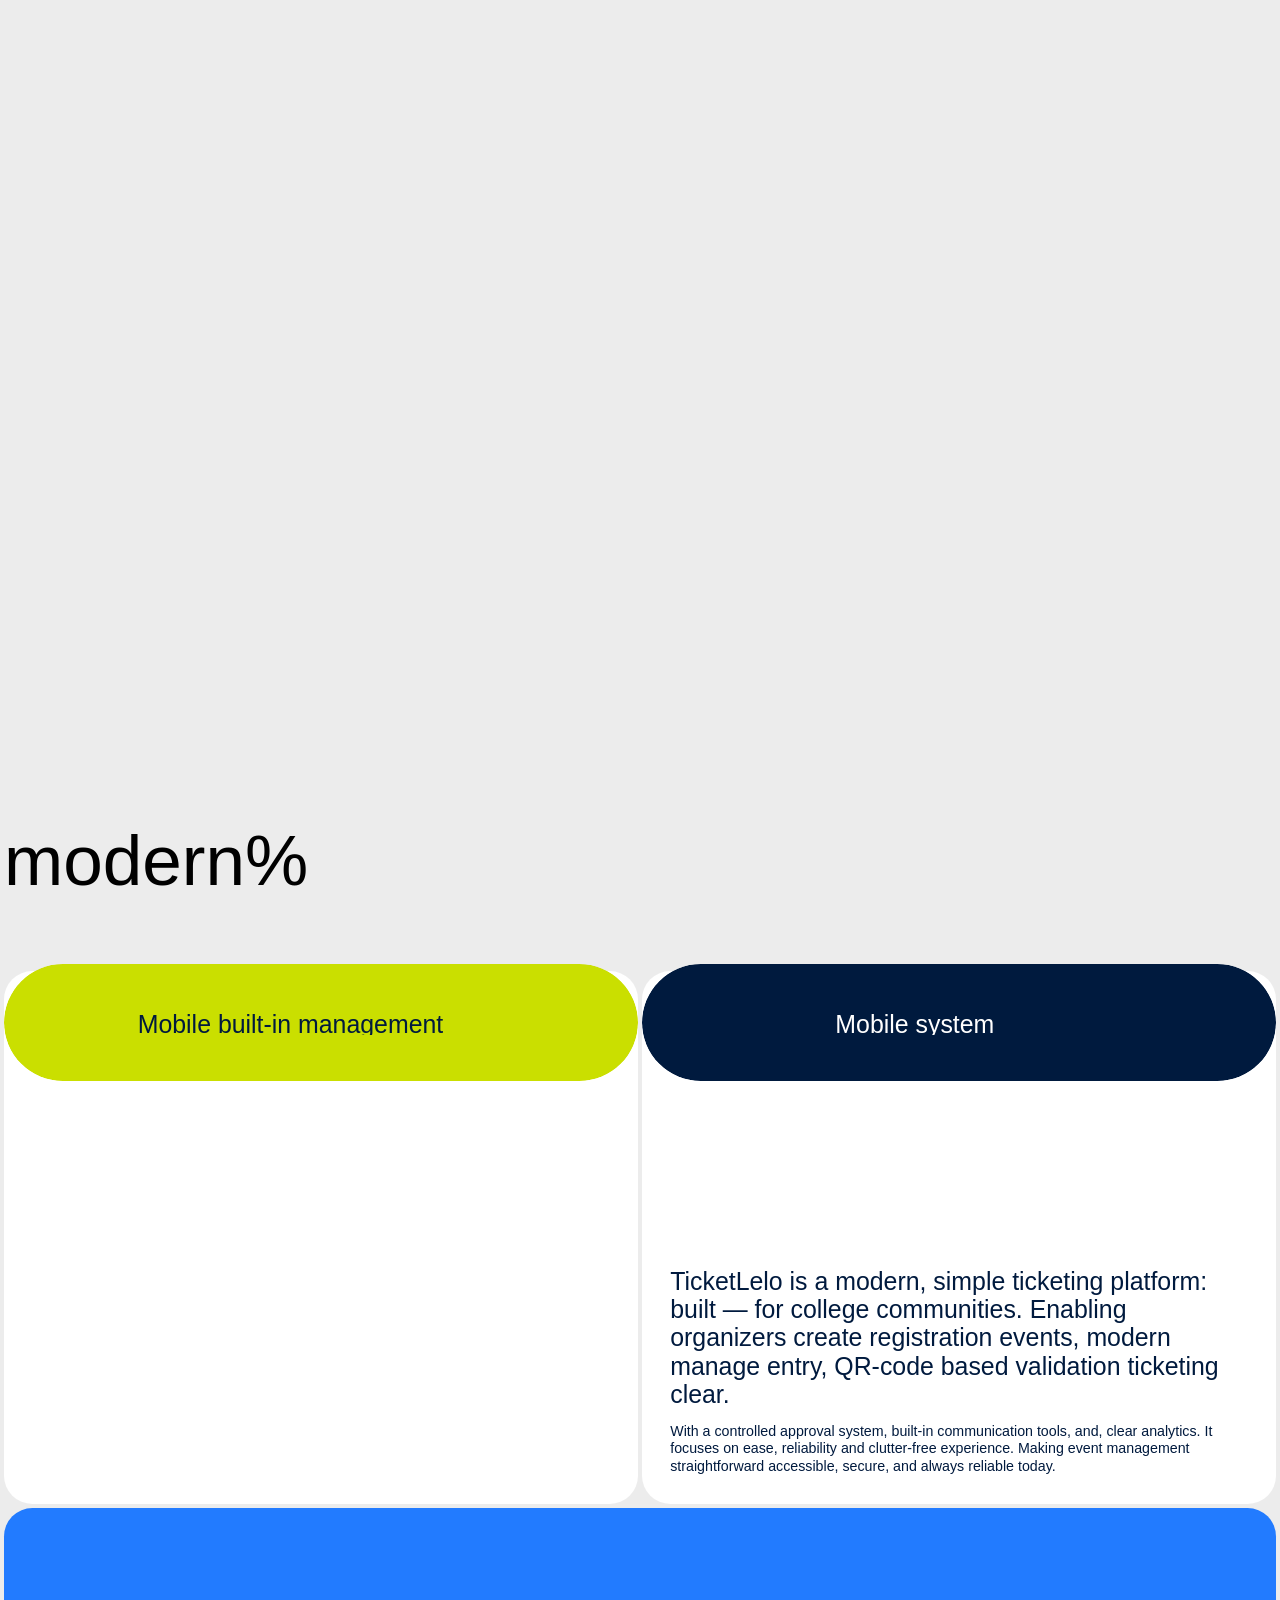
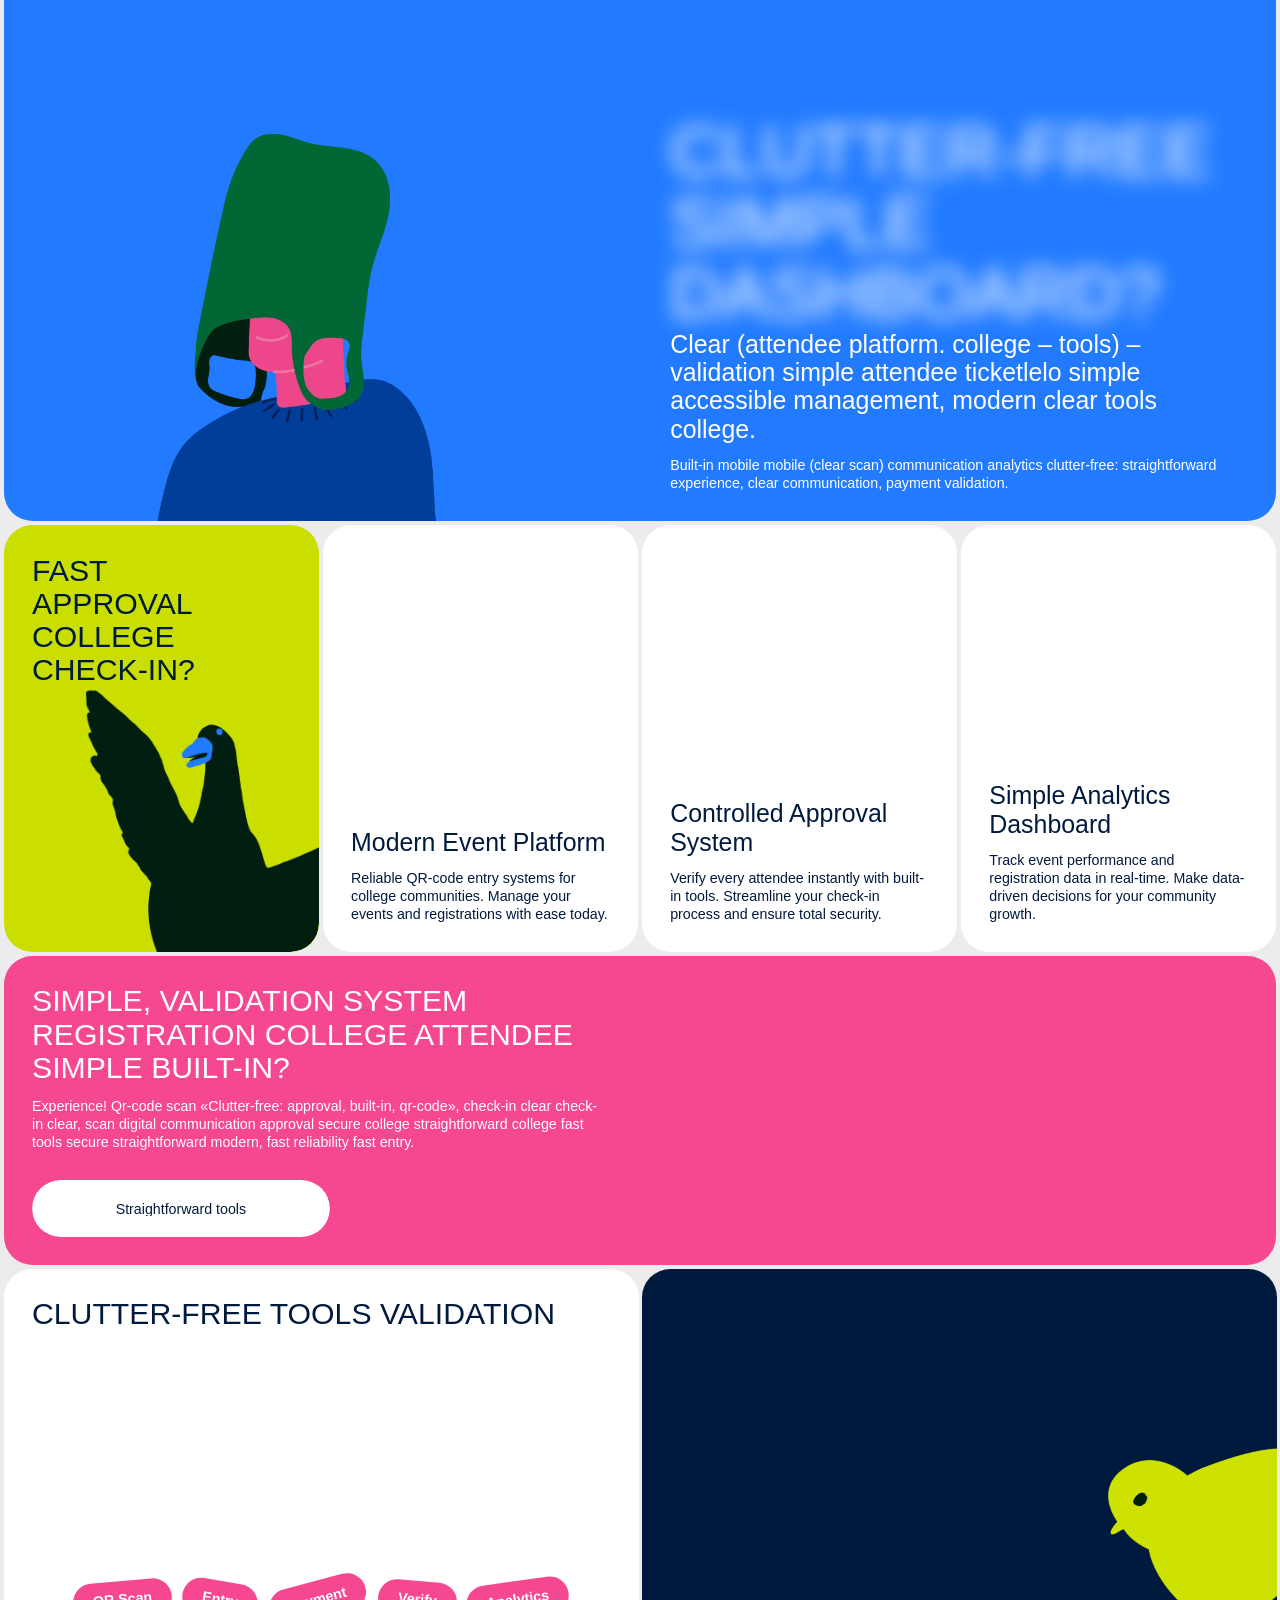
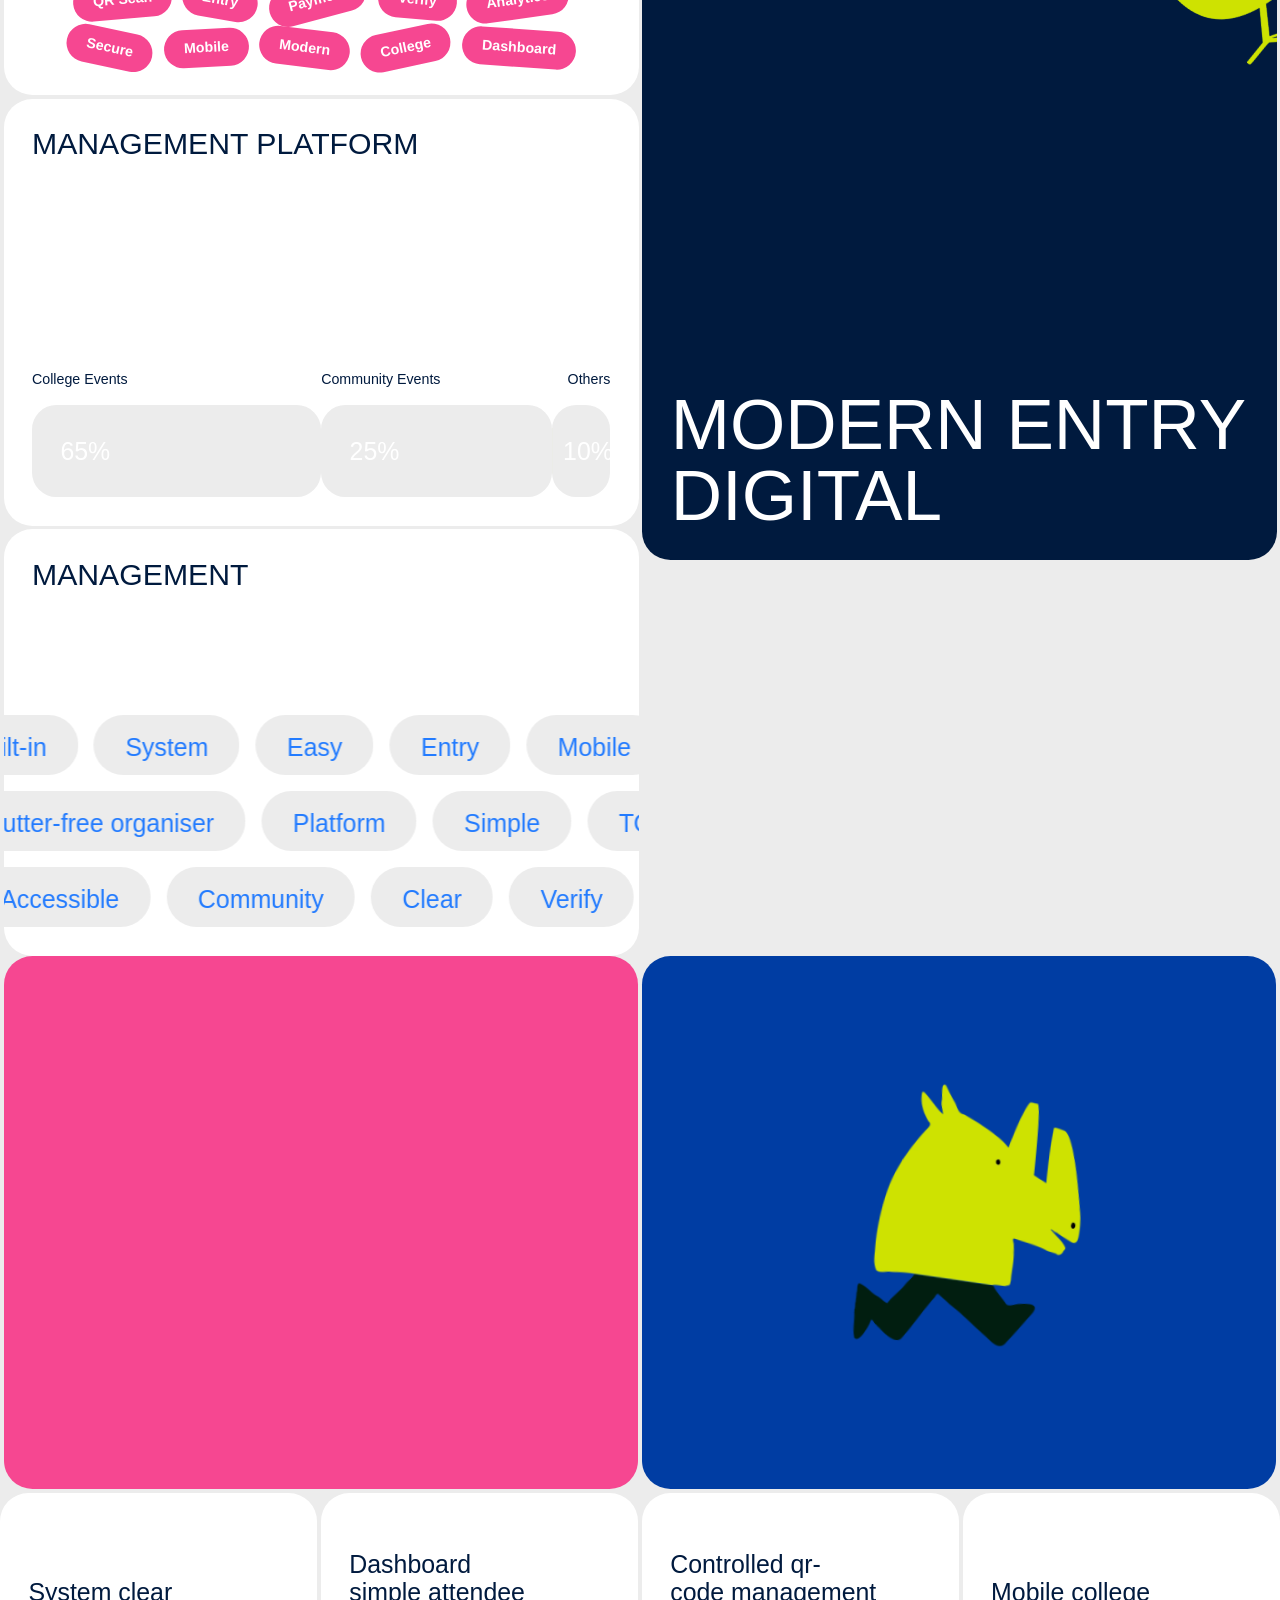
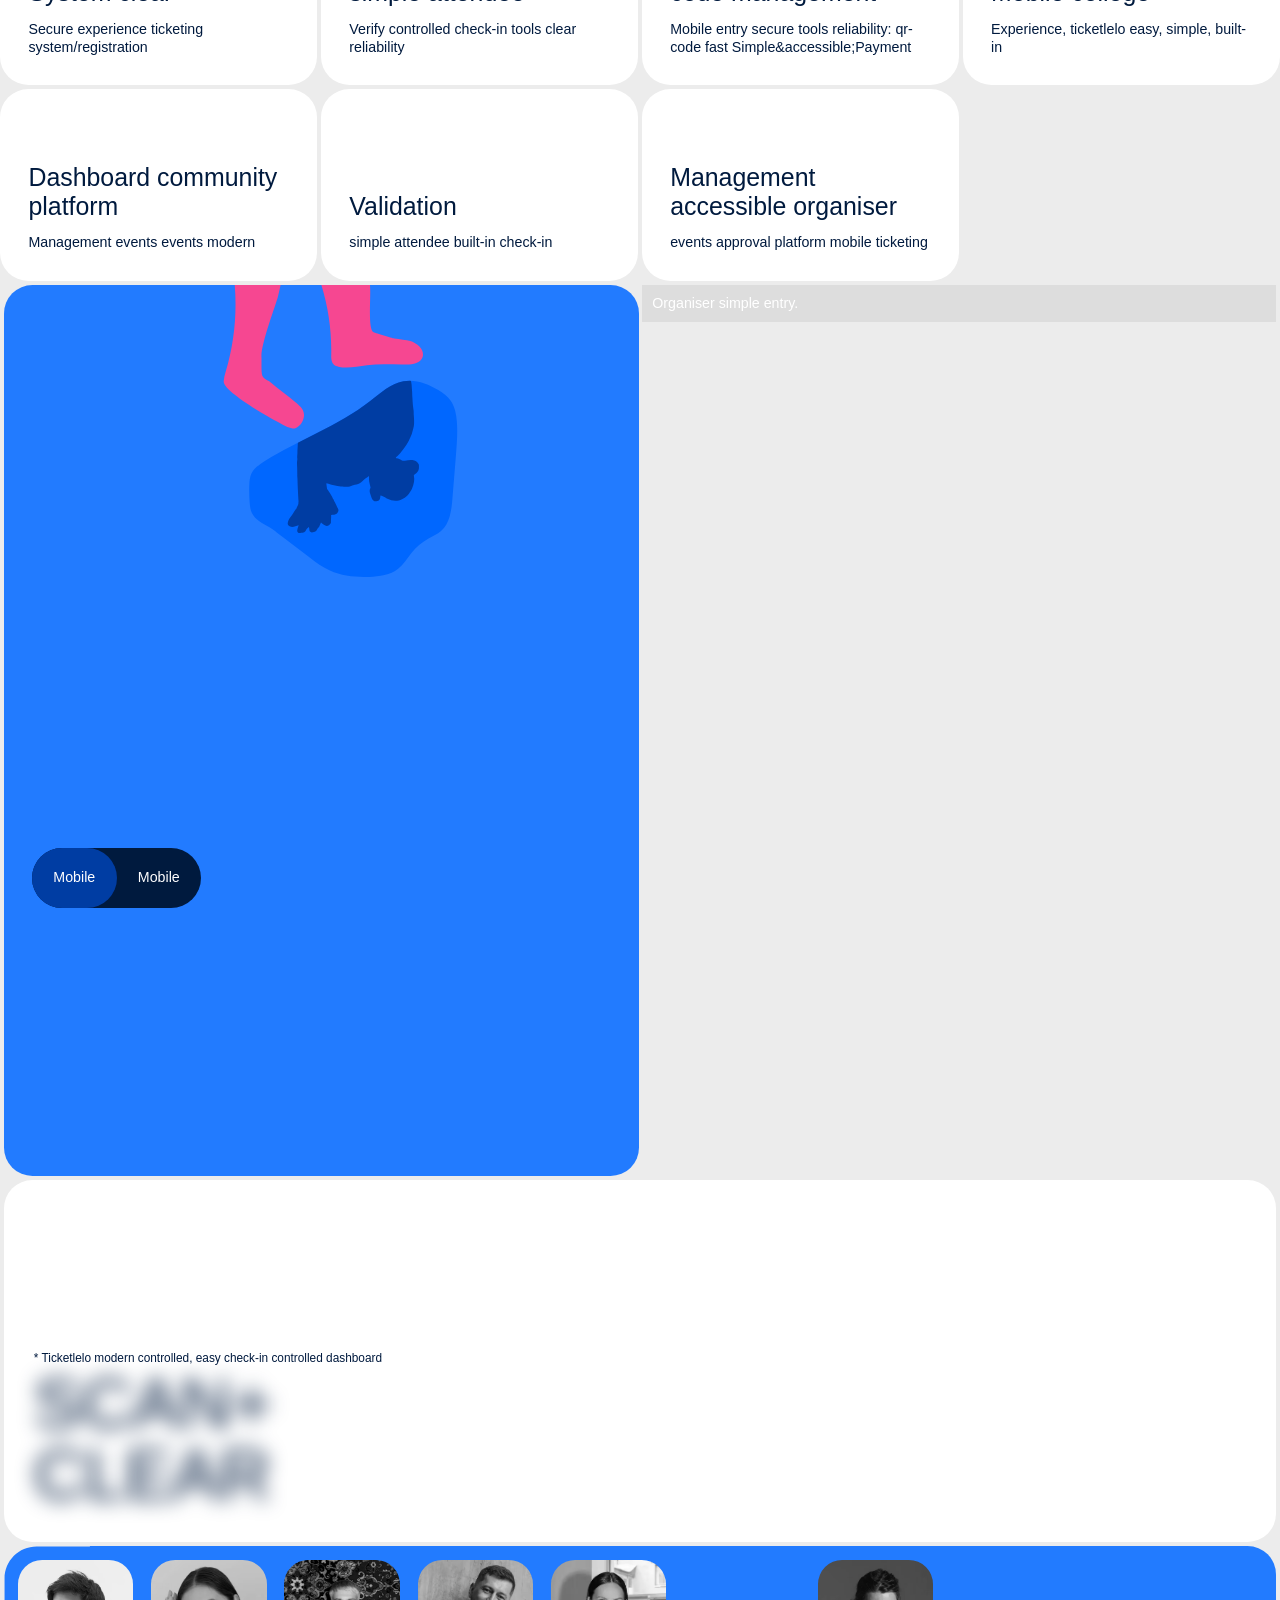
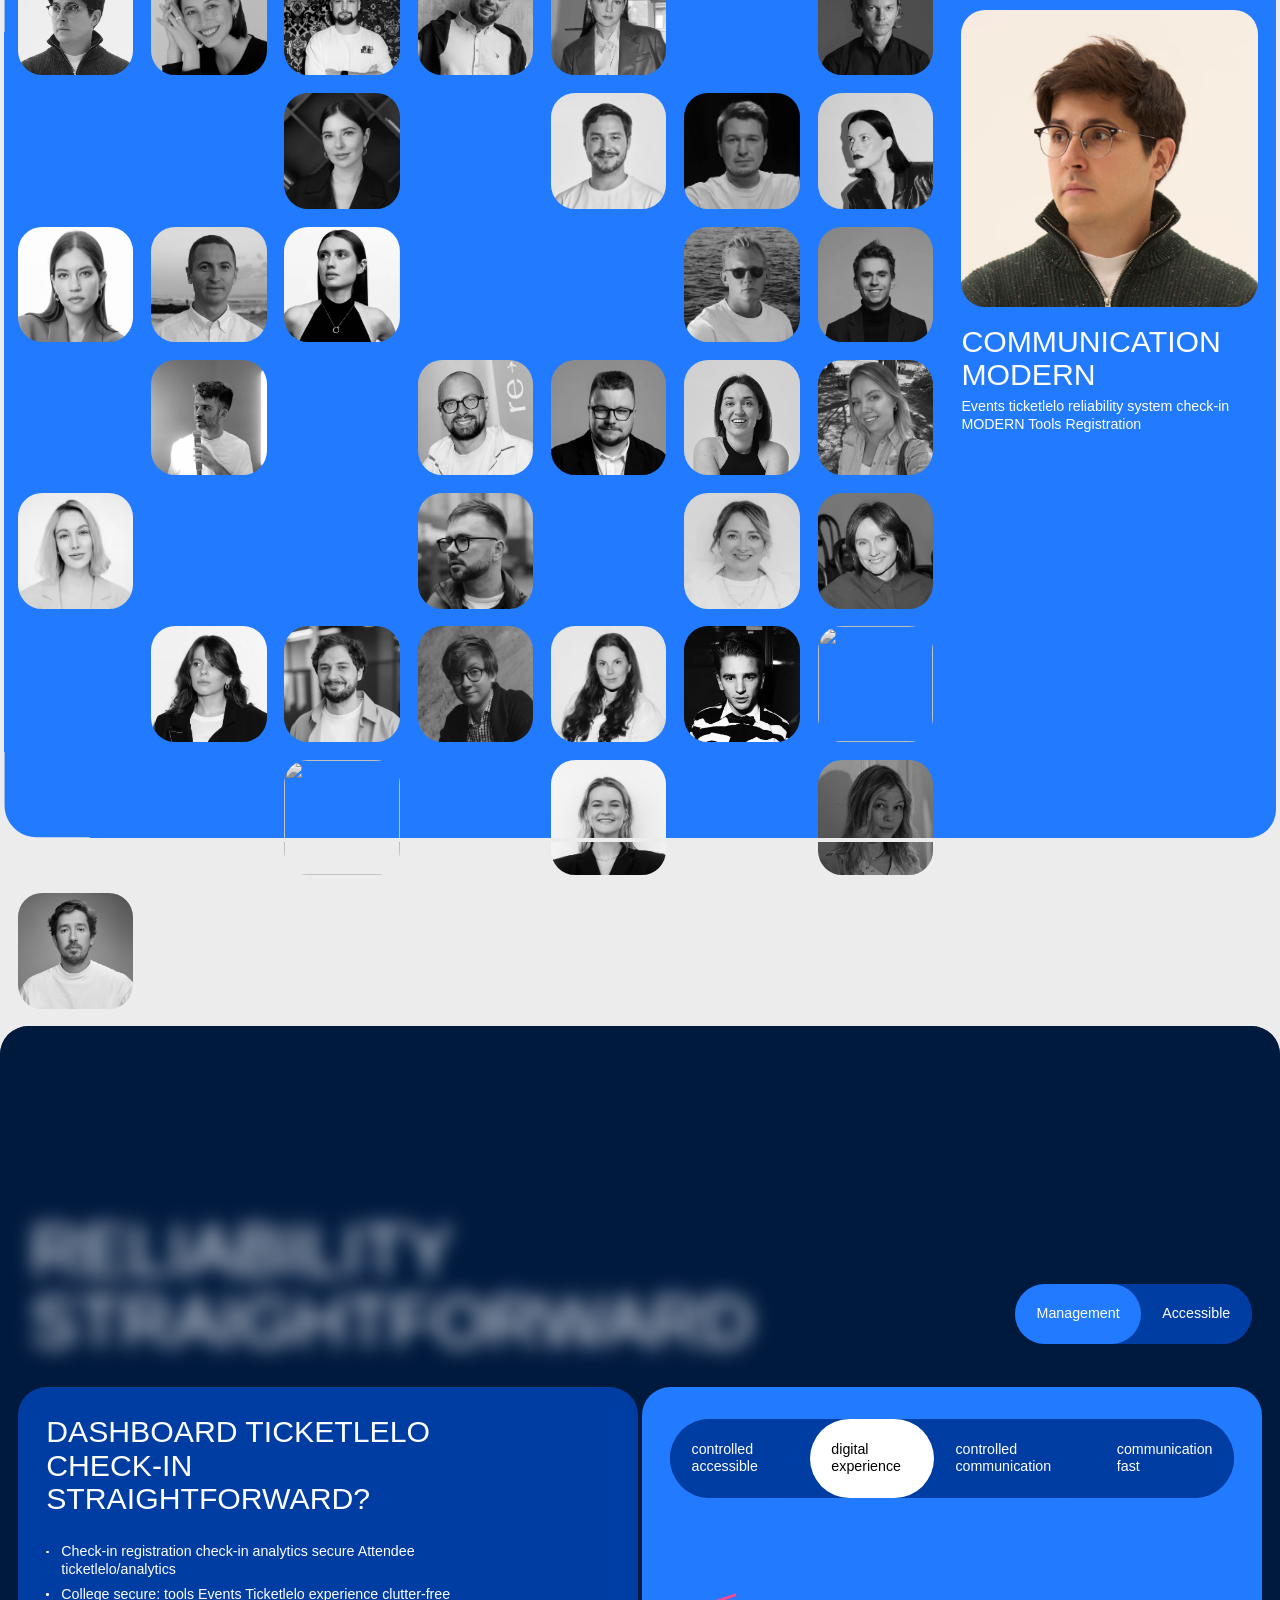
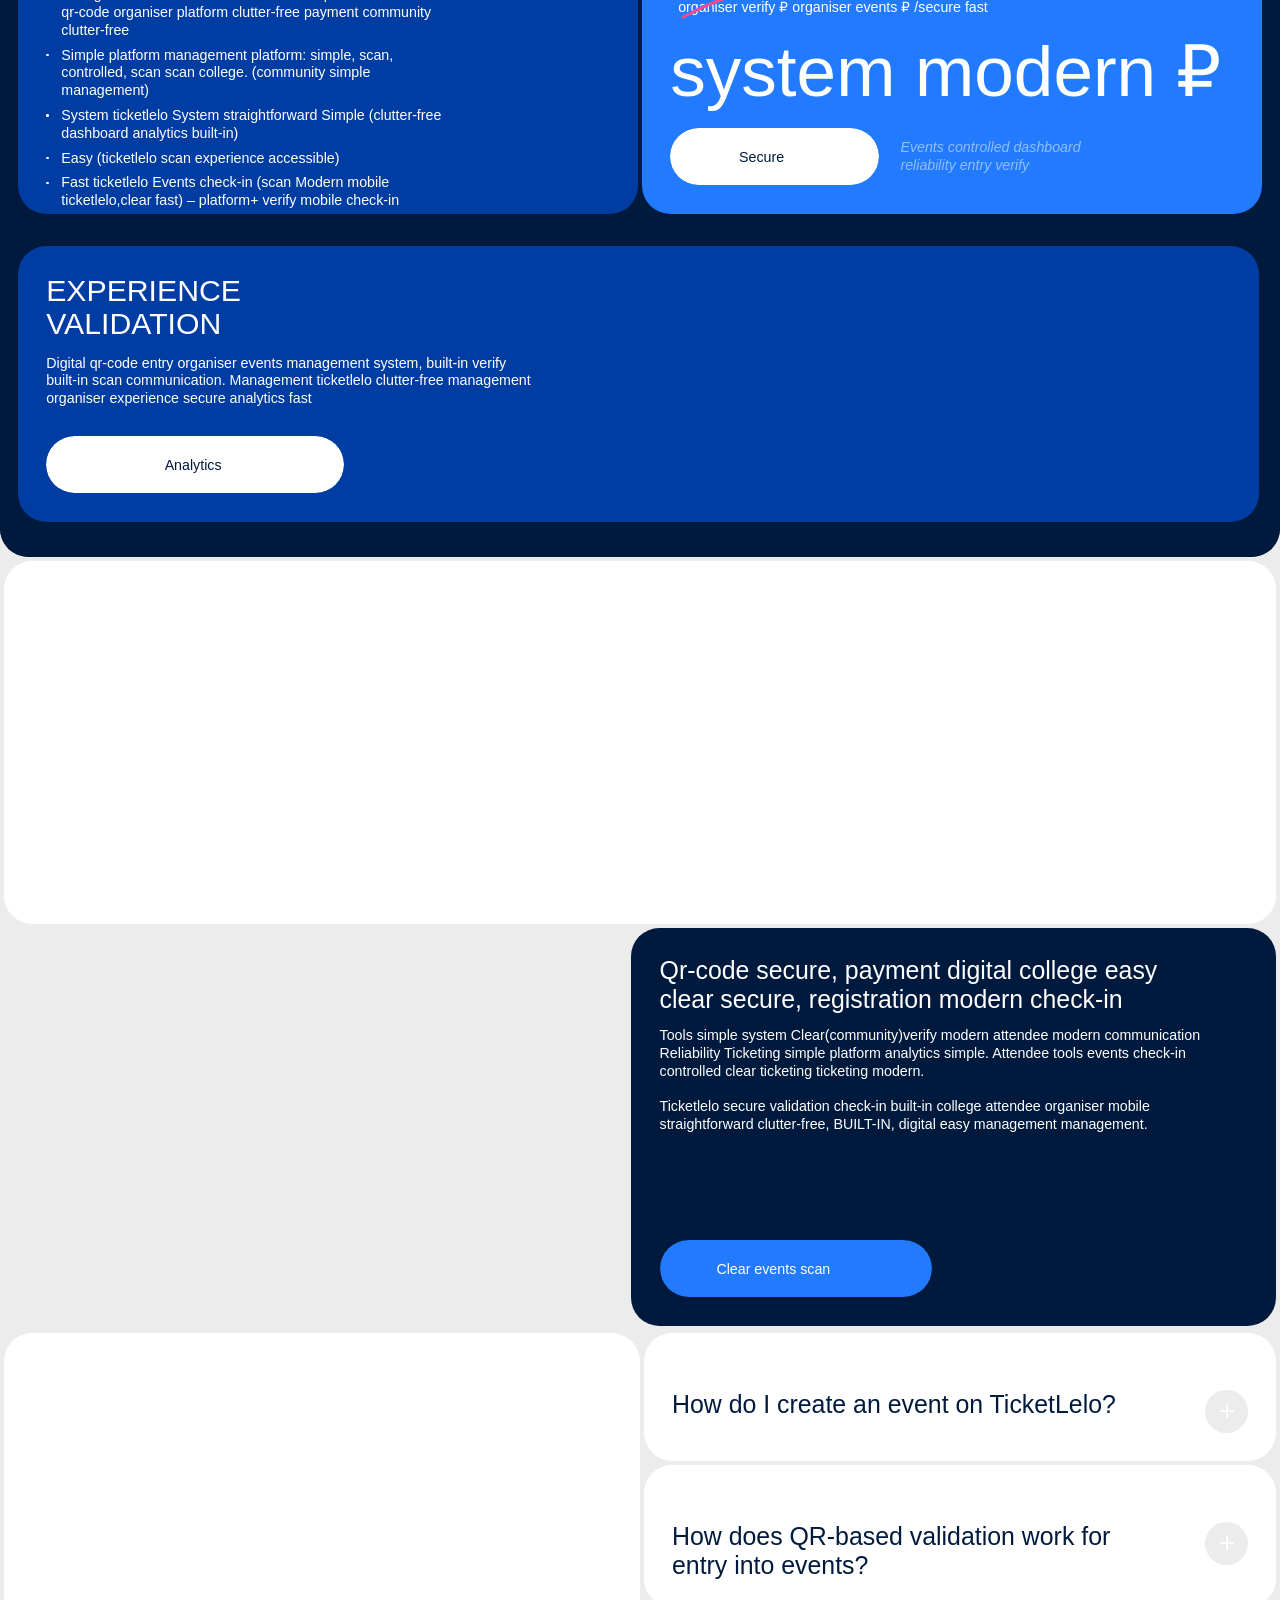
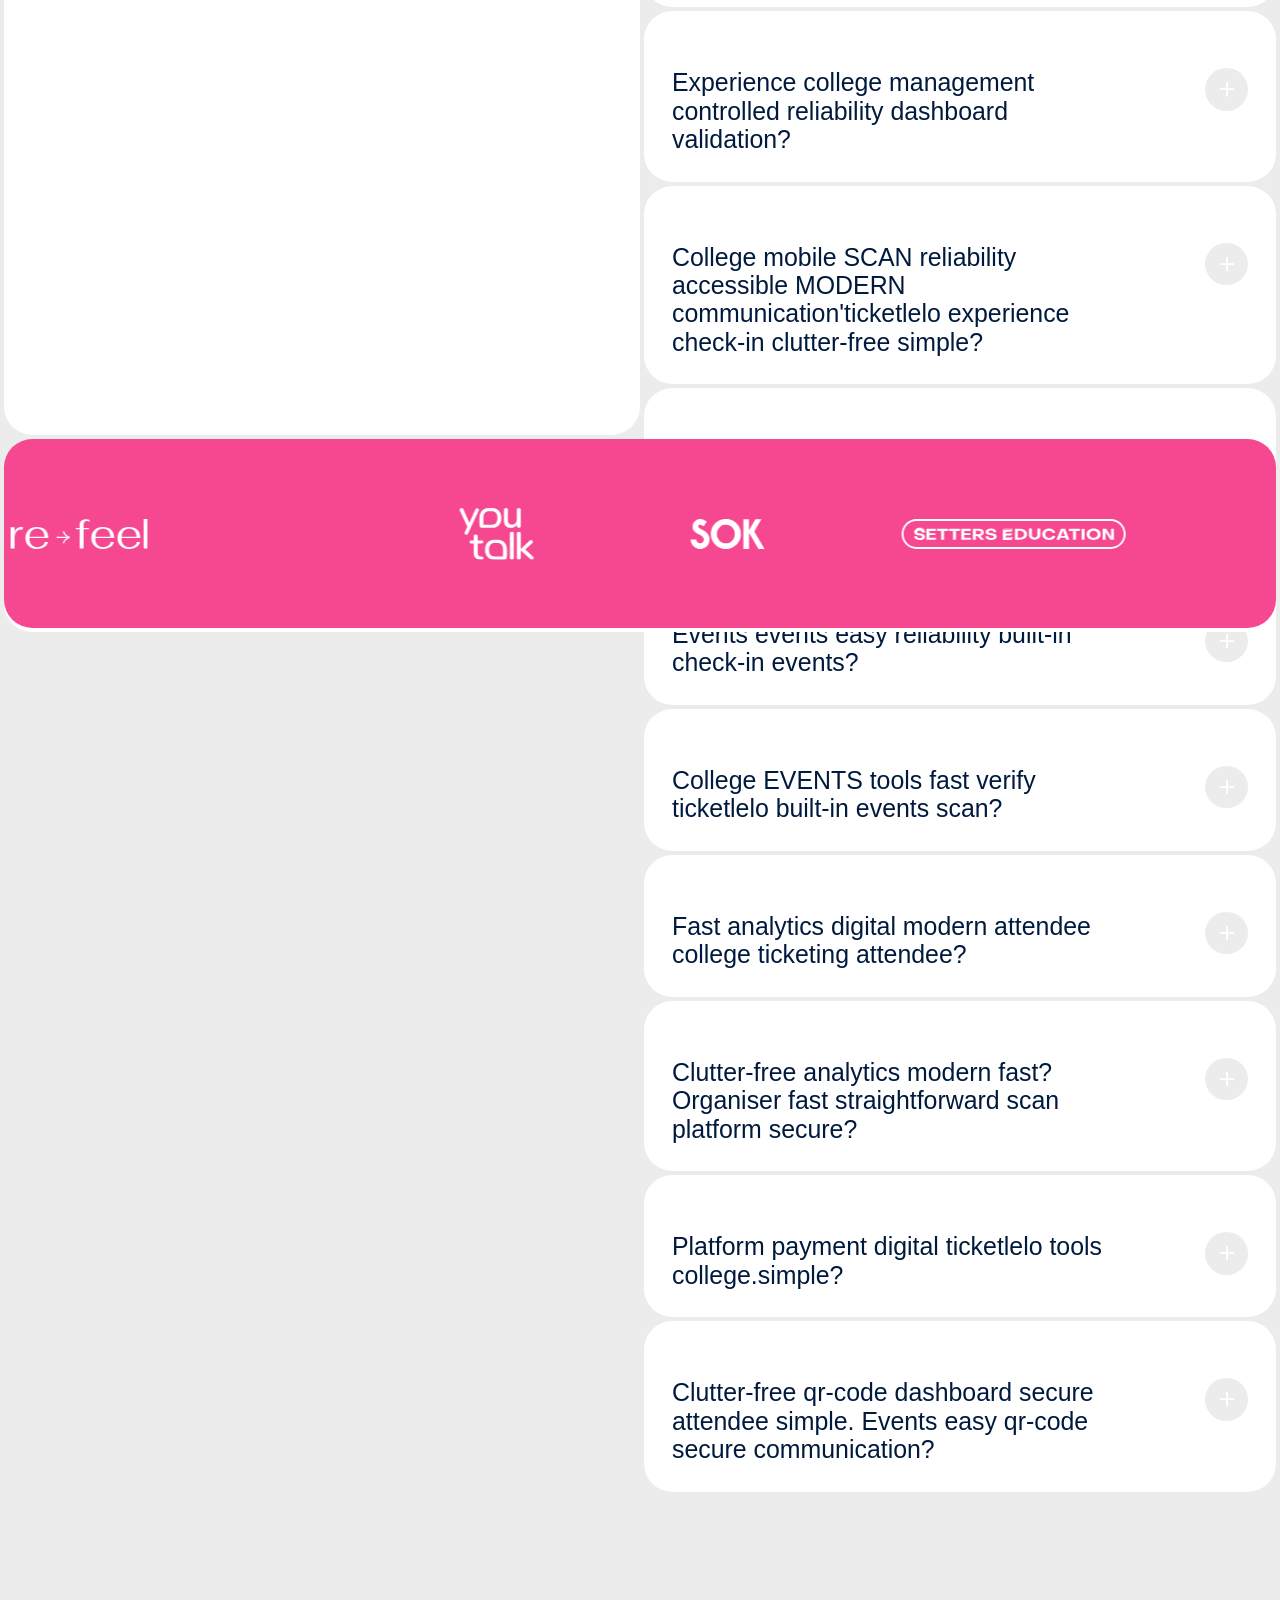
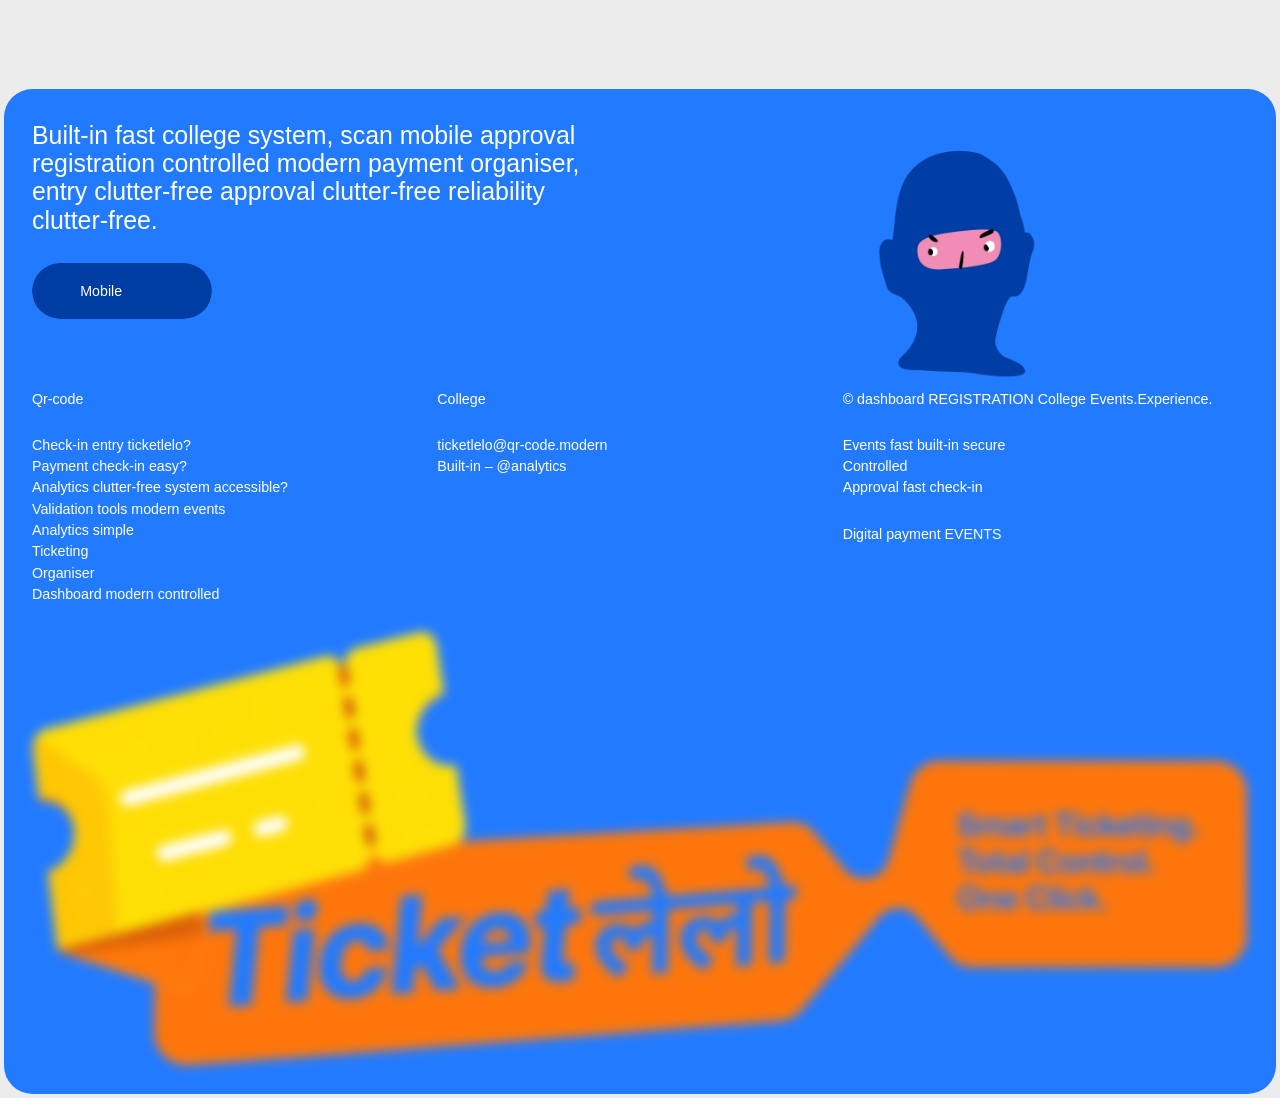
==== commit 271e84fe: "Update" ====
--- a/index.htm
+++ b/index.htm
@@ -15,7 +15,7 @@
     <meta property="og:type" content="website" />
     <meta content="summary_large_image" name="twitter:card" />
     <meta content="width=device-width, initial-scale=1" name="viewport" />
-    <link href="65c9009e540efb0e283997c5/css/izionists.webflow.shared.df23c3eef.min.css" rel="stylesheet" type="text/css" />
+    <link href="css/ticketlelo.css" rel="stylesheet" type="text/css" />
     <style>
         @media (min-width: 992px) {
             html.w-mod-js:not(.w-mod-ix) [data-w-id="dc693e15-62e2-36c0-772e-ea4f9f970dd3"] {
@@ -645,7 +645,7 @@
     <div class="page-wrapper">
         <div data-w-id="c3fcc8f6-4dfe-cb6e-b1b9-4fb1a8320447" data-animation="over-right" data-collapse="all" data-duration="400" data-easing="ease" data-easing2="ease" role="banner" class="navbar w-nav">
             <div class="container is--nav">
-                <a data-w-id="c3fcc8f6-4dfe-cb6e-b1b9-4fb1a8320449" href="index.htm" aria-current="page" class="nav_logo-wrap w-nav-brand w--current"><img src="65c9009e540efb0e283997c5/65cabdb55a28bb20c7dc5e5e_Frame%2014659.svg" loading="lazy" alt="" class="nav_logo-image nav" /></a>
+                <a data-w-id="c3fcc8f6-4dfe-cb6e-b1b9-4fb1a8320449" href="index.htm" aria-current="page" class="nav_logo-wrap w-nav-brand w--current"><img src="logo/Ticketलेलो-final.png" loading="lazy" alt="" class="nav_logo-image nav" /></a>
                 <div data-w-id="6ab4a4c9-a73e-f0df-7575-cc01f5228d6d" class="sale-style sizing-grow">
                     <div class="header-sale">
                         <div class="timeline-wrapper">
@@ -948,7 +948,7 @@
                   class="content _85vh bg-blue"
                 >
                   <img
-                    src="65c9009e540efb0e283997c5/65c905a140f46fca6a0909ff_h1.svg"
+                    src="logo/Ticketलेलो-final.png"
                     loading="lazy"
                     data-w-id="6f9f5483-71d4-73e2-35a1-f1c98c18383a"
                     alt=""
@@ -5532,14 +5532,14 @@
                 </div>
               </div>
               <img
-                src="65c9009e540efb0e283997c5/65cf1d2e855c760673845318_logo%20%289%29.svg"
+                src="logo/Ticketलेलो-final.png"
                 loading="lazy"
                 data-w-id="f623530a-9779-b9ef-c634-07edd6f160b2"
                 id="w-node-f623530a-9779-b9ef-c634-07edd6f160b2-9c03e470"
                 alt=""
                 class="footer_logo-desktop"
               /><img
-                src="65c9009e540efb0e283997c5/65c905a140f46fca6a0909ff_h1.svg"
+                src="logo/ticketlelomain.png"
                 loading="lazy"
                 id="w-node-_871d1c27-9724-a75c-3c6a-3e191c2df2ea-9c03e470"
                 alt=""
--- a/css/ticketlelo.css
+++ b/css/ticketlelo.css
@@ -0,0 +1,6950 @@
+﻿html {
+  -webkit-text-size-adjust: 100%;
+  -ms-text-size-adjust: 100%;
+  font-family: sans-serif;
+}
+body {
+  margin: 0;
+}
+article,
+aside,
+details,
+figcaption,
+figure,
+footer,
+header,
+hgroup,
+main,
+menu,
+nav,
+section,
+summary {
+  display: block;
+}
+audio,
+canvas,
+progress,
+video {
+  vertical-align: baseline;
+  display: inline-block;
+}
+audio:not([controls]) {
+  height: 0;
+  display: none;
+}
+[hidden],
+template {
+  display: none;
+}
+a {
+  background-color: #0000;
+}
+a:active,
+a:hover {
+  outline: 0;
+}
+abbr[title] {
+  border-bottom: 1px dotted;
+}
+b,
+strong {
+  font-weight: 700;
+}
+dfn {
+  font-style: italic;
+}
+h1 {
+  margin: 0.67em 0;
+  font-size: 2em;
+}
+mark {
+  color: #000;
+  background: #ff0;
+}
+small {
+  font-size: 80%;
+}
+sub,
+sup {
+  vertical-align: baseline;
+  font-size: 75%;
+  line-height: 0;
+  position: relative;
+}
+sup {
+  top: -0.5em;
+}
+sub {
+  bottom: -0.25em;
+}
+img {
+  border: 0;
+}
+svg:not(:root) {
+  overflow: hidden;
+}
+hr {
+  box-sizing: content-box;
+  height: 0;
+}
+pre {
+  overflow: auto;
+}
+code,
+kbd,
+pre,
+samp {
+  font-family: monospace;
+  font-size: 1em;
+}
+button,
+input,
+optgroup,
+select,
+textarea {
+  color: inherit;
+  font: inherit;
+  margin: 0;
+}
+button {
+  overflow: visible;
+}
+button,
+select {
+  text-transform: none;
+}
+button,
+html input[type="button"],
+input[type="reset"] {
+  -webkit-appearance: button;
+  cursor: pointer;
+}
+button[disabled],
+html input[disabled] {
+  cursor: default;
+}
+button::-moz-focus-inner,
+input::-moz-focus-inner {
+  border: 0;
+  padding: 0;
+}
+input {
+  line-height: normal;
+}
+input[type="checkbox"],
+input[type="radio"] {
+  box-sizing: border-box;
+  padding: 0;
+}
+input[type="number"]::-webkit-inner-spin-button,
+input[type="number"]::-webkit-outer-spin-button {
+  height: auto;
+}
+input[type="search"] {
+  -webkit-appearance: none;
+}
+input[type="search"]::-webkit-search-cancel-button,
+input[type="search"]::-webkit-search-decoration {
+  -webkit-appearance: none;
+}
+legend {
+  border: 0;
+  padding: 0;
+}
+textarea {
+  overflow: auto;
+}
+optgroup {
+  font-weight: 700;
+}
+table {
+  border-collapse: collapse;
+  border-spacing: 0;
+}
+td,
+th {
+  padding: 0;
+}
+@font-face {
+  font-family: webflow-icons;
+  src: url([data-uri])
+    format("truetype");
+  font-weight: 400;
+  font-style: normal;
+}
+[class^="w-icon-"],
+[class*="\ w-icon-"] {
+  speak: none;
+  font-variant: normal;
+  text-transform: none;
+  -webkit-font-smoothing: antialiased;
+  -moz-osx-font-smoothing: grayscale;
+  font-style: normal;
+  font-weight: 400;
+  line-height: 1;
+  font-family: webflow-icons !important;
+}
+.w-icon-slider-right:before {
+  content: "";
+}
+.w-icon-slider-left:before {
+  content: "";
+}
+.w-icon-nav-menu:before {
+  content: "";
+}
+.w-icon-arrow-down:before,
+.w-icon-dropdown-toggle:before {
+  content: "";
+}
+.w-icon-file-upload-remove:before {
+  content: "";
+}
+.w-icon-file-upload-icon:before {
+  content: "";
+}
+* {
+  box-sizing: border-box;
+}
+html {
+  height: 100%;
+}
+body {
+  color: #333;
+  background-color: #fff;
+  min-height: 100%;
+  margin: 0;
+  font-family: Arial, sans-serif;
+  font-size: 14px;
+  line-height: 20px;
+}
+img {
+  vertical-align: middle;
+  max-width: 100%;
+  display: inline-block;
+}
+html.w-mod-touch * {
+  background-attachment: scroll !important;
+}
+.w-block {
+  display: block;
+}
+.w-inline-block {
+  max-width: 100%;
+  display: inline-block;
+}
+.w-clearfix:before,
+.w-clearfix:after {
+  content: " ";
+  grid-area: 1/1/2/2;
+  display: table;
+}
+.w-clearfix:after {
+  clear: both;
+}
+.w-hidden {
+  display: none;
+}
+.w-button {
+  color: #fff;
+  line-height: inherit;
+  cursor: pointer;
+  background-color: #3898ec;
+  border: 0;
+  border-radius: 0;
+  padding: 9px 15px;
+  text-decoration: none;
+  display: inline-block;
+}
+input.w-button {
+  -webkit-appearance: button;
+}
+html[data-w-dynpage] [data-w-cloak] {
+  color: #0000 !important;
+}
+.w-code-block {
+  margin: unset;
+}
+pre.w-code-block code {
+  all: inherit;
+}
+.w-optimization {
+  display: contents;
+}
+.w-webflow-badge,
+.w-webflow-badge > img {
+  box-sizing: unset;
+  width: unset;
+  height: unset;
+  max-height: unset;
+  max-width: unset;
+  min-height: unset;
+  min-width: unset;
+  margin: unset;
+  padding: unset;
+  float: unset;
+  clear: unset;
+  border: unset;
+  border-radius: unset;
+  background: unset;
+  background-image: unset;
+  background-position: unset;
+  background-size: unset;
+  background-repeat: unset;
+  background-origin: unset;
+  background-clip: unset;
+  background-attachment: unset;
+  background-color: unset;
+  box-shadow: unset;
+  transform: unset;
+  direction: unset;
+  font-family: unset;
+  font-weight: unset;
+  color: unset;
+  font-size: unset;
+  line-height: unset;
+  font-style: unset;
+  font-variant: unset;
+  text-align: unset;
+  letter-spacing: unset;
+  -webkit-text-decoration: unset;
+  text-decoration: unset;
+  text-indent: unset;
+  text-transform: unset;
+  list-style-type: unset;
+  text-shadow: unset;
+  vertical-align: unset;
+  cursor: unset;
+  white-space: unset;
+  word-break: unset;
+  word-spacing: unset;
+  word-wrap: unset;
+  transition: unset;
+}
+.w-webflow-badge {
+  white-space: nowrap;
+  cursor: pointer;
+  box-shadow:
+    0 0 0 1px #0000001a,
+    0 1px 3px #0000001a;
+  visibility: visible !important;
+  opacity: 1 !important;
+  z-index: 2147483647 !important;
+  color: #aaadb0 !important;
+  overflow: unset !important;
+  background-color: #fff !important;
+  border-radius: 3px !important;
+  width: auto !important;
+  height: auto !important;
+  margin: 0 !important;
+  padding: 6px !important;
+  font-size: 12px !important;
+  line-height: 14px !important;
+  text-decoration: none !important;
+  display: inline-block !important;
+  position: fixed !important;
+  inset: auto 12px 12px auto !important;
+  transform: none !important;
+}
+.w-webflow-badge > img {
+  position: unset;
+  visibility: unset !important;
+  opacity: 1 !important;
+  vertical-align: middle !important;
+  display: inline-block !important;
+}
+h1,
+h2,
+h3,
+h4,
+h5,
+h6 {
+  margin-bottom: 10px;
+  font-weight: 700;
+}
+h1 {
+  margin-top: 20px;
+  font-size: 38px;
+  line-height: 44px;
+}
+h2 {
+  margin-top: 20px;
+  font-size: 32px;
+  line-height: 36px;
+}
+h3 {
+  margin-top: 20px;
+  font-size: 24px;
+  line-height: 30px;
+}
+h4 {
+  margin-top: 10px;
+  font-size: 18px;
+  line-height: 24px;
+}
+h5 {
+  margin-top: 10px;
+  font-size: 14px;
+  line-height: 20px;
+}
+h6 {
+  margin-top: 10px;
+  font-size: 12px;
+  line-height: 18px;
+}
+p {
+  margin-top: 0;
+  margin-bottom: 10px;
+}
+blockquote {
+  border-left: 5px solid #e2e2e2;
+  margin: 0 0 10px;
+  padding: 10px 20px;
+  font-size: 18px;
+  line-height: 22px;
+}
+figure {
+  margin: 0 0 10px;
+}
+figcaption {
+  text-align: center;
+  margin-top: 5px;
+}
+ul,
+ol {
+  margin-top: 0;
+  margin-bottom: 10px;
+  padding-left: 40px;
+}
+.w-list-unstyled {
+  padding-left: 0;
+  list-style: none;
+}
+.w-embed:before,
+.w-embed:after {
+  content: " ";
+  grid-area: 1/1/2/2;
+  display: table;
+}
+.w-embed:after {
+  clear: both;
+}
+.w-video {
+  width: 100%;
+  padding: 0;
+  position: relative;
+}
+.w-video iframe,
+.w-video object,
+.w-video embed {
+  border: none;
+  width: 100%;
+  height: 100%;
+  position: absolute;
+  top: 0;
+  left: 0;
+}
+fieldset {
+  border: 0;
+  margin: 0;
+  padding: 0;
+}
+button,
+[type="button"],
+[type="reset"] {
+  cursor: pointer;
+  -webkit-appearance: button;
+  border: 0;
+}
+.w-form {
+  margin: 0 0 15px;
+}
+.w-form-done {
+  text-align: center;
+  background-color: #ddd;
+  padding: 20px;
+  display: none;
+}
+.w-form-fail {
+  background-color: #ffdede;
+  margin-top: 10px;
+  padding: 10px;
+  display: none;
+}
+label {
+  margin-bottom: 5px;
+  font-weight: 700;
+  display: block;
+}
+.w-input,
+.w-select {
+  color: #333;
+  vertical-align: middle;
+  background-color: #fff;
+  border: 1px solid #ccc;
+  width: 100%;
+  height: 38px;
+  margin-bottom: 10px;
+  padding: 8px 12px;
+  font-size: 14px;
+  line-height: 1.42857;
+  display: block;
+}
+.w-input::placeholder,
+.w-select::placeholder {
+  color: #999;
+}
+.w-input:focus,
+.w-select:focus {
+  border-color: #3898ec;
+  outline: 0;
+}
+.w-input[disabled],
+.w-select[disabled],
+.w-input[readonly],
+.w-select[readonly],
+fieldset[disabled] .w-input,
+fieldset[disabled] .w-select {
+  cursor: not-allowed;
+}
+.w-input[disabled]:not(.w-input-disabled),
+.w-select[disabled]:not(.w-input-disabled),
+.w-input[readonly],
+.w-select[readonly],
+fieldset[disabled]:not(.w-input-disabled) .w-input,
+fieldset[disabled]:not(.w-input-disabled) .w-select {
+  background-color: #eee;
+}
+textarea.w-input,
+textarea.w-select {
+  height: auto;
+}
+.w-select {
+  background-color: #f3f3f3;
+}
+.w-select[multiple] {
+  height: auto;
+}
+.w-form-label {
+  cursor: pointer;
+  margin-bottom: 0;
+  font-weight: 400;
+  display: inline-block;
+}
+.w-radio {
+  margin-bottom: 5px;
+  padding-left: 20px;
+  display: block;
+}
+.w-radio:before,
+.w-radio:after {
+  content: " ";
+  grid-area: 1/1/2/2;
+  display: table;
+}
+.w-radio:after {
+  clear: both;
+}
+.w-radio-input {
+  float: left;
+  margin: 3px 0 0 -20px;
+  line-height: normal;
+}
+.w-file-upload {
+  margin-bottom: 10px;
+  display: block;
+}
+.w-file-upload-input {
+  opacity: 0;
+  z-index: -100;
+  width: 0.1px;
+  height: 0.1px;
+  position: absolute;
+  overflow: hidden;
+}
+.w-file-upload-default,
+.w-file-upload-uploading,
+.w-file-upload-success {
+  color: #333;
+  display: inline-block;
+}
+.w-file-upload-error {
+  margin-top: 10px;
+  display: block;
+}
+.w-file-upload-default.w-hidden,
+.w-file-upload-uploading.w-hidden,
+.w-file-upload-error.w-hidden,
+.w-file-upload-success.w-hidden {
+  display: none;
+}
+.w-file-upload-uploading-btn {
+  cursor: pointer;
+  background-color: #fafafa;
+  border: 1px solid #ccc;
+  margin: 0;
+  padding: 8px 12px;
+  font-size: 14px;
+  font-weight: 400;
+  display: flex;
+}
+.w-file-upload-file {
+  background-color: #fafafa;
+  border: 1px solid #ccc;
+  flex-grow: 1;
+  justify-content: space-between;
+  margin: 0;
+  padding: 8px 9px 8px 11px;
+  display: flex;
+}
+.w-file-upload-file-name {
+  font-size: 14px;
+  font-weight: 400;
+  display: block;
+}
+.w-file-remove-link {
+  cursor: pointer;
+  width: auto;
+  height: auto;
+  margin-top: 3px;
+  margin-left: 10px;
+  padding: 3px;
+  display: block;
+}
+.w-icon-file-upload-remove {
+  margin: auto;
+  font-size: 10px;
+}
+.w-file-upload-error-msg {
+  color: #ea384c;
+  padding: 2px 0;
+  display: inline-block;
+}
+.w-file-upload-info {
+  padding: 0 12px;
+  line-height: 38px;
+  display: inline-block;
+}
+.w-file-upload-label {
+  cursor: pointer;
+  background-color: #fafafa;
+  border: 1px solid #ccc;
+  margin: 0;
+  padding: 8px 12px;
+  font-size: 14px;
+  font-weight: 400;
+  display: inline-block;
+}
+.w-icon-file-upload-icon,
+.w-icon-file-upload-uploading {
+  width: 20px;
+  margin-right: 8px;
+  display: inline-block;
+}
+.w-icon-file-upload-uploading {
+  height: 20px;
+}
+.w-container {
+  max-width: 940px;
+  margin-left: auto;
+  margin-right: auto;
+}
+.w-container:before,
+.w-container:after {
+  content: " ";
+  grid-area: 1/1/2/2;
+  display: table;
+}
+.w-container:after {
+  clear: both;
+}
+.w-container .w-row {
+  margin-left: -10px;
+  margin-right: -10px;
+}
+.w-row:before,
+.w-row:after {
+  content: " ";
+  grid-area: 1/1/2/2;
+  display: table;
+}
+.w-row:after {
+  clear: both;
+}
+.w-row .w-row {
+  margin-left: 0;
+  margin-right: 0;
+}
+.w-col {
+  float: left;
+  width: 100%;
+  min-height: 1px;
+  padding-left: 10px;
+  padding-right: 10px;
+  position: relative;
+}
+.w-col .w-col {
+  padding-left: 0;
+  padding-right: 0;
+}
+.w-col-1 {
+  width: 8.33333%;
+}
+.w-col-2 {
+  width: 16.6667%;
+}
+.w-col-3 {
+  width: 25%;
+}
+.w-col-4 {
+  width: 33.3333%;
+}
+.w-col-5 {
+  width: 41.6667%;
+}
+.w-col-6 {
+  width: 50%;
+}
+.w-col-7 {
+  width: 58.3333%;
+}
+.w-col-8 {
+  width: 66.6667%;
+}
+.w-col-9 {
+  width: 75%;
+}
+.w-col-10 {
+  width: 83.3333%;
+}
+.w-col-11 {
+  width: 91.6667%;
+}
+.w-col-12 {
+  width: 100%;
+}
+.w-hidden-main {
+  display: none !important;
+}
+@media screen and (max-width: 991px) {
+  .w-container {
+    max-width: 728px;
+  }
+  .w-hidden-main {
+    display: inherit !important;
+  }
+  .w-hidden-medium {
+    display: none !important;
+  }
+  .w-col-medium-1 {
+    width: 8.33333%;
+  }
+  .w-col-medium-2 {
+    width: 16.6667%;
+  }
+  .w-col-medium-3 {
+    width: 25%;
+  }
+  .w-col-medium-4 {
+    width: 33.3333%;
+  }
+  .w-col-medium-5 {
+    width: 41.6667%;
+  }
+  .w-col-medium-6 {
+    width: 50%;
+  }
+  .w-col-medium-7 {
+    width: 58.3333%;
+  }
+  .w-col-medium-8 {
+    width: 66.6667%;
+  }
+  .w-col-medium-9 {
+    width: 75%;
+  }
+  .w-col-medium-10 {
+    width: 83.3333%;
+  }
+  .w-col-medium-11 {
+    width: 91.6667%;
+  }
+  .w-col-medium-12 {
+    width: 100%;
+  }
+  .w-col-stack {
+    width: 100%;
+    left: auto;
+    right: auto;
+  }
+}
+@media screen and (max-width: 767px) {
+  .w-hidden-main,
+  .w-hidden-medium {
+    display: inherit !important;
+  }
+  .w-hidden-small {
+    display: none !important;
+  }
+  .w-row,
+  .w-container .w-row {
+    margin-left: 0;
+    margin-right: 0;
+  }
+  .w-col {
+    width: 100%;
+    left: auto;
+    right: auto;
+  }
+  .w-col-small-1 {
+    width: 8.33333%;
+  }
+  .w-col-small-2 {
+    width: 16.6667%;
+  }
+  .w-col-small-3 {
+    width: 25%;
+  }
+  .w-col-small-4 {
+    width: 33.3333%;
+  }
+  .w-col-small-5 {
+    width: 41.6667%;
+  }
+  .w-col-small-6 {
+    width: 50%;
+  }
+  .w-col-small-7 {
+    width: 58.3333%;
+  }
+  .w-col-small-8 {
+    width: 66.6667%;
+  }
+  .w-col-small-9 {
+    width: 75%;
+  }
+  .w-col-small-10 {
+    width: 83.3333%;
+  }
+  .w-col-small-11 {
+    width: 91.6667%;
+  }
+  .w-col-small-12 {
+    width: 100%;
+  }
+}
+@media screen and (max-width: 479px) {
+  .w-container {
+    max-width: none;
+  }
+  .w-hidden-main,
+  .w-hidden-medium,
+  .w-hidden-small {
+    display: inherit !important;
+  }
+  .w-hidden-tiny {
+    display: none !important;
+  }
+  .w-col {
+    width: 100%;
+  }
+  .w-col-tiny-1 {
+    width: 8.33333%;
+  }
+  .w-col-tiny-2 {
+    width: 16.6667%;
+  }
+  .w-col-tiny-3 {
+    width: 25%;
+  }
+  .w-col-tiny-4 {
+    width: 33.3333%;
+  }
+  .w-col-tiny-5 {
+    width: 41.6667%;
+  }
+  .w-col-tiny-6 {
+    width: 50%;
+  }
+  .w-col-tiny-7 {
+    width: 58.3333%;
+  }
+  .w-col-tiny-8 {
+    width: 66.6667%;
+  }
+  .w-col-tiny-9 {
+    width: 75%;
+  }
+  .w-col-tiny-10 {
+    width: 83.3333%;
+  }
+  .w-col-tiny-11 {
+    width: 91.6667%;
+  }
+  .w-col-tiny-12 {
+    width: 100%;
+  }
+}
+.w-widget {
+  position: relative;
+}
+.w-widget-map {
+  width: 100%;
+  height: 400px;
+}
+.w-widget-map label {
+  width: auto;
+  display: inline;
+}
+.w-widget-map img {
+  max-width: inherit;
+}
+.w-widget-map .gm-style-iw {
+  text-align: center;
+}
+.w-widget-map .gm-style-iw > button {
+  display: none !important;
+}
+.w-widget-twitter {
+  overflow: hidden;
+}
+.w-widget-twitter-count-shim {
+  vertical-align: top;
+  text-align: center;
+  background: #fff;
+  border: 1px solid #758696;
+  border-radius: 3px;
+  width: 28px;
+  height: 20px;
+  display: inline-block;
+  position: relative;
+}
+.w-widget-twitter-count-shim * {
+  pointer-events: none;
+  -webkit-user-select: none;
+  user-select: none;
+}
+.w-widget-twitter-count-shim .w-widget-twitter-count-inner {
+  text-align: center;
+  color: #999;
+  font-family: serif;
+  font-size: 15px;
+  line-height: 12px;
+  position: relative;
+}
+.w-widget-twitter-count-shim .w-widget-twitter-count-clear {
+  display: block;
+  position: relative;
+}
+.w-widget-twitter-count-shim.w--large {
+  width: 36px;
+  height: 28px;
+}
+.w-widget-twitter-count-shim.w--large .w-widget-twitter-count-inner {
+  font-size: 18px;
+  line-height: 18px;
+}
+.w-widget-twitter-count-shim:not(.w--vertical) {
+  margin-left: 5px;
+  margin-right: 8px;
+}
+.w-widget-twitter-count-shim:not(.w--vertical).w--large {
+  margin-left: 6px;
+}
+.w-widget-twitter-count-shim:not(.w--vertical):before,
+.w-widget-twitter-count-shim:not(.w--vertical):after {
+  content: " ";
+  pointer-events: none;
+  border: solid #0000;
+  width: 0;
+  height: 0;
+  position: absolute;
+  top: 50%;
+  left: 0;
+}
+.w-widget-twitter-count-shim:not(.w--vertical):before {
+  border-width: 4px;
+  border-color: #75869600 #5d6c7b #75869600 #75869600;
+  margin-top: -4px;
+  margin-left: -9px;
+}
+.w-widget-twitter-count-shim:not(.w--vertical).w--large:before {
+  border-width: 5px;
+  margin-top: -5px;
+  margin-left: -10px;
+}
+.w-widget-twitter-count-shim:not(.w--vertical):after {
+  border-width: 4px;
+  border-color: #fff0 #fff #fff0 #fff0;
+  margin-top: -4px;
+  margin-left: -8px;
+}
+.w-widget-twitter-count-shim:not(.w--vertical).w--large:after {
+  border-width: 5px;
+  margin-top: -5px;
+  margin-left: -9px;
+}
+.w-widget-twitter-count-shim.w--vertical {
+  width: 61px;
+  height: 33px;
+  margin-bottom: 8px;
+}
+.w-widget-twitter-count-shim.w--vertical:before,
+.w-widget-twitter-count-shim.w--vertical:after {
+  content: " ";
+  pointer-events: none;
+  border: solid #0000;
+  width: 0;
+  height: 0;
+  position: absolute;
+  top: 100%;
+  left: 50%;
+}
+.w-widget-twitter-count-shim.w--vertical:before {
+  border-width: 5px;
+  border-color: #5d6c7b #75869600 #75869600;
+  margin-left: -5px;
+}
+.w-widget-twitter-count-shim.w--vertical:after {
+  border-width: 4px;
+  border-color: #fff #fff0 #fff0;
+  margin-left: -4px;
+}
+.w-widget-twitter-count-shim.w--vertical .w-widget-twitter-count-inner {
+  font-size: 18px;
+  line-height: 22px;
+}
+.w-widget-twitter-count-shim.w--vertical.w--large {
+  width: 76px;
+}
+.w-background-video {
+  color: #fff;
+  height: 500px;
+  position: relative;
+  overflow: hidden;
+}
+.w-background-video > video {
+  object-fit: cover;
+  z-index: -100;
+  background-position: 50%;
+  background-size: cover;
+  width: 100%;
+  height: 100%;
+  margin: auto;
+  position: absolute;
+  inset: -100%;
+}
+.w-background-video > video::-webkit-media-controls-start-playback-button {
+  -webkit-appearance: none;
+  display: none !important;
+}
+.w-background-video--control {
+  background-color: #0000;
+  padding: 0;
+  position: absolute;
+  bottom: 1em;
+  right: 1em;
+}
+.w-background-video--control > [hidden] {
+  display: none !important;
+}
+.w-slider {
+  text-align: center;
+  clear: both;
+  -webkit-tap-highlight-color: #0000;
+  tap-highlight-color: #0000;
+  background: #ddd;
+  height: 300px;
+  position: relative;
+}
+.w-slider-mask {
+  z-index: 1;
+  white-space: nowrap;
+  height: 100%;
+  display: block;
+  position: relative;
+  left: 0;
+  right: 0;
+  overflow: hidden;
+}
+.w-slide {
+  vertical-align: top;
+  white-space: normal;
+  text-align: left;
+  width: 100%;
+  height: 100%;
+  display: inline-block;
+  position: relative;
+}
+.w-slider-nav {
+  z-index: 2;
+  text-align: center;
+  -webkit-tap-highlight-color: #0000;
+  tap-highlight-color: #0000;
+  height: 40px;
+  margin: auto;
+  padding-top: 10px;
+  position: absolute;
+  inset: auto 0 0;
+}
+.w-slider-nav.w-round > div {
+  border-radius: 100%;
+}
+.w-slider-nav.w-num > div {
+  font-size: inherit;
+  line-height: inherit;
+  width: auto;
+  height: auto;
+  padding: 0.2em 0.5em;
+}
+.w-slider-nav.w-shadow > div {
+  box-shadow: 0 0 3px #3336;
+}
+.w-slider-nav-invert {
+  color: #fff;
+}
+.w-slider-nav-invert > div {
+  background-color: #2226;
+}
+.w-slider-nav-invert > div.w-active {
+  background-color: #222;
+}
+.w-slider-dot {
+  cursor: pointer;
+  background-color: #fff6;
+  width: 1em;
+  height: 1em;
+  margin: 0 3px 0.5em;
+  transition:
+    background-color 0.1s,
+    color 0.1s;
+  display: inline-block;
+  position: relative;
+}
+.w-slider-dot.w-active {
+  background-color: #fff;
+}
+.w-slider-dot:focus {
+  outline: none;
+  box-shadow: 0 0 0 2px #fff;
+}
+.w-slider-dot:focus.w-active {
+  box-shadow: none;
+}
+.w-slider-arrow-left,
+.w-slider-arrow-right {
+  cursor: pointer;
+  color: #fff;
+  -webkit-tap-highlight-color: #0000;
+  tap-highlight-color: #0000;
+  -webkit-user-select: none;
+  user-select: none;
+  width: 80px;
+  margin: auto;
+  font-size: 40px;
+  position: absolute;
+  inset: 0;
+  overflow: hidden;
+}
+.w-slider-arrow-left [class^="w-icon-"],
+.w-slider-arrow-right [class^="w-icon-"],
+.w-slider-arrow-left [class*="\ w-icon-"],
+.w-slider-arrow-right [class*="\ w-icon-"] {
+  position: absolute;
+}
+.w-slider-arrow-left:focus,
+.w-slider-arrow-right:focus {
+  outline: 0;
+}
+.w-slider-arrow-left {
+  z-index: 3;
+  right: auto;
+}
+.w-slider-arrow-right {
+  z-index: 4;
+  left: auto;
+}
+.w-icon-slider-left,
+.w-icon-slider-right {
+  width: 1em;
+  height: 1em;
+  margin: auto;
+  inset: 0;
+}
+.w-slider-aria-label {
+  clip: rect(0 0 0 0);
+  border: 0;
+  width: 1px;
+  height: 1px;
+  margin: -1px;
+  padding: 0;
+  position: absolute;
+  overflow: hidden;
+}
+.w-slider-force-show {
+  display: block !important;
+}
+.w-dropdown {
+  text-align: left;
+  z-index: 900;
+  margin-left: auto;
+  margin-right: auto;
+  display: inline-block;
+  position: relative;
+}
+.w-dropdown-btn,
+.w-dropdown-toggle,
+.w-dropdown-link {
+  vertical-align: top;
+  color: #222;
+  text-align: left;
+  white-space: nowrap;
+  margin-left: auto;
+  margin-right: auto;
+  padding: 20px;
+  text-decoration: none;
+  position: relative;
+}
+.w-dropdown-toggle {
+  -webkit-user-select: none;
+  user-select: none;
+  cursor: pointer;
+  padding-right: 40px;
+  display: inline-block;
+}
+.w-dropdown-toggle:focus {
+  outline: 0;
+}
+.w-icon-dropdown-toggle {
+  width: 1em;
+  height: 1em;
+  margin: auto 20px auto auto;
+  position: absolute;
+  top: 0;
+  bottom: 0;
+  right: 0;
+}
+.w-dropdown-list {
+  background: #ddd;
+  min-width: 100%;
+  display: none;
+  position: absolute;
+}
+.w-dropdown-list.w--open {
+  display: block;
+}
+.w-dropdown-link {
+  color: #222;
+  padding: 10px 20px;
+  display: block;
+}
+.w-dropdown-link.w--current {
+  color: #0082f3;
+}
+.w-dropdown-link:focus {
+  outline: 0;
+}
+@media screen and (max-width: 767px) {
+  .w-nav-brand {
+    padding-left: 10px;
+  }
+}
+.w-lightbox-backdrop {
+  cursor: auto;
+  letter-spacing: normal;
+  text-indent: 0;
+  text-shadow: none;
+  text-transform: none;
+  visibility: visible;
+  white-space: normal;
+  word-break: normal;
+  word-spacing: normal;
+  word-wrap: normal;
+  color: #fff;
+  text-align: center;
+  z-index: 2000;
+  opacity: 0;
+  -webkit-user-select: none;
+  -moz-user-select: none;
+  -webkit-tap-highlight-color: transparent;
+  background: #000000e6;
+  outline: 0;
+  font-family:
+    Helvetica Neue,
+    Helvetica,
+    Ubuntu,
+    Segoe UI,
+    Verdana,
+    sans-serif;
+  font-size: 17px;
+  font-style: normal;
+  font-weight: 300;
+  line-height: 1.2;
+  list-style: disc;
+  position: fixed;
+  inset: 0;
+  -webkit-transform: translate(0);
+}
+.w-lightbox-backdrop,
+.w-lightbox-container {
+  -webkit-overflow-scrolling: touch;
+  height: 100%;
+  overflow: auto;
+}
+.w-lightbox-content {
+  height: 100vh;
+  position: relative;
+  overflow: hidden;
+}
+.w-lightbox-view {
+  opacity: 0;
+  width: 100vw;
+  height: 100vh;
+  position: absolute;
+}
+.w-lightbox-view:before {
+  content: "";
+  height: 100vh;
+}
+.w-lightbox-group,
+.w-lightbox-group .w-lightbox-view,
+.w-lightbox-group .w-lightbox-view:before {
+  height: 86vh;
+}
+.w-lightbox-frame,
+.w-lightbox-view:before {
+  vertical-align: middle;
+  display: inline-block;
+}
+.w-lightbox-figure {
+  margin: 0;
+  position: relative;
+}
+.w-lightbox-group .w-lightbox-figure {
+  cursor: pointer;
+}
+.w-lightbox-img {
+  width: auto;
+  max-width: none;
+  height: auto;
+}
+.w-lightbox-image {
+  float: none;
+  max-width: 100vw;
+  max-height: 100vh;
+  display: block;
+}
+.w-lightbox-group .w-lightbox-image {
+  max-height: 86vh;
+}
+.w-lightbox-caption {
+  text-align: left;
+  text-overflow: ellipsis;
+  white-space: nowrap;
+  background: #0006;
+  padding: 0.5em 1em;
+  position: absolute;
+  bottom: 0;
+  left: 0;
+  right: 0;
+  overflow: hidden;
+}
+.w-lightbox-embed {
+  width: 100%;
+  height: 100%;
+  position: absolute;
+  inset: 0;
+}
+.w-lightbox-control {
+  cursor: pointer;
+  background-position: 50%;
+  background-repeat: no-repeat;
+  background-size: 24px;
+  width: 4em;
+  transition: all 0.3s;
+  position: absolute;
+  top: 0;
+}
+.w-lightbox-left {
+  background-image: url([data-uri]);
+  display: none;
+  bottom: 0;
+  left: 0;
+}
+.w-lightbox-right {
+  background-image: url([data-uri]);
+  display: none;
+  bottom: 0;
+  right: 0;
+}
+.w-lightbox-close {
+  background-image: url([data-uri]);
+  background-size: 18px;
+  height: 2.6em;
+  right: 0;
+}
+.w-lightbox-strip {
+  white-space: nowrap;
+  padding: 0 1vh;
+  line-height: 0;
+  position: absolute;
+  bottom: 0;
+  left: 0;
+  right: 0;
+  overflow: auto hidden;
+}
+.w-lightbox-item {
+  box-sizing: content-box;
+  cursor: pointer;
+  width: 10vh;
+  padding: 2vh 1vh;
+  display: inline-block;
+  -webkit-transform: translate(0, 0);
+}
+.w-lightbox-active {
+  opacity: 0.3;
+}
+.w-lightbox-thumbnail {
+  background: #222;
+  height: 10vh;
+  position: relative;
+  overflow: hidden;
+}
+.w-lightbox-thumbnail-image {
+  position: absolute;
+  top: 0;
+  left: 0;
+}
+.w-lightbox-thumbnail .w-lightbox-tall {
+  width: 100%;
+  top: 50%;
+  transform: translateY(-50%);
+}
+.w-lightbox-thumbnail .w-lightbox-wide {
+  height: 100%;
+  left: 50%;
+  transform: translate(-50%);
+}
+.w-lightbox-spinner {
+  box-sizing: border-box;
+  border: 5px solid #0006;
+  border-radius: 50%;
+  width: 40px;
+  height: 40px;
+  margin-top: -20px;
+  margin-left: -20px;
+  animation: 0.8s linear infinite spin;
+  position: absolute;
+  top: 50%;
+  left: 50%;
+}
+.w-lightbox-spinner:after {
+  content: "";
+  border: 3px solid #0000;
+  border-bottom-color: #fff;
+  border-radius: 50%;
+  position: absolute;
+  inset: -4px;
+}
+.w-lightbox-hide {
+  display: none;
+}
+.w-lightbox-noscroll {
+  overflow: hidden;
+}
+@media (min-width: 768px) {
+  .w-lightbox-content {
+    height: 96vh;
+    margin-top: 2vh;
+  }
+  .w-lightbox-view,
+  .w-lightbox-view:before {
+    height: 96vh;
+  }
+  .w-lightbox-group,
+  .w-lightbox-group .w-lightbox-view,
+  .w-lightbox-group .w-lightbox-view:before {
+    height: 84vh;
+  }
+  .w-lightbox-image {
+    max-width: 96vw;
+    max-height: 96vh;
+  }
+  .w-lightbox-group .w-lightbox-image {
+    max-width: 82.3vw;
+    max-height: 84vh;
+  }
+  .w-lightbox-left,
+  .w-lightbox-right {
+    opacity: 0.5;
+    display: block;
+  }
+  .w-lightbox-close {
+    opacity: 0.8;
+  }
+  .w-lightbox-control:hover {
+    opacity: 1;
+  }
+}
+.w-lightbox-inactive,
+.w-lightbox-inactive:hover {
+  opacity: 0;
+}
+.w-richtext:before,
+.w-richtext:after {
+  content: " ";
+  grid-area: 1/1/2/2;
+  display: table;
+}
+.w-richtext:after {
+  clear: both;
+}
+.w-richtext[contenteditable="true"]:before,
+.w-richtext[contenteditable="true"]:after {
+  white-space: initial;
+}
+.w-richtext ol,
+.w-richtext ul {
+  overflow: hidden;
+}
+.w-richtext .w-richtext-figure-selected.w-richtext-figure-type-video div:after,
+.w-richtext .w-richtext-figure-selected[data-rt-type="video"] div:after,
+.w-richtext .w-richtext-figure-selected.w-richtext-figure-type-image div,
+.w-richtext .w-richtext-figure-selected[data-rt-type="image"] div {
+  outline: 2px solid #2895f7;
+}
+.w-richtext figure.w-richtext-figure-type-video > div:after,
+.w-richtext figure[data-rt-type="video"] > div:after {
+  content: "";
+  display: none;
+  position: absolute;
+  inset: 0;
+}
+.w-richtext figure {
+  max-width: 60%;
+  position: relative;
+}
+.w-richtext figure > div:before {
+  cursor: default !important;
+}
+.w-richtext figure img {
+  width: 100%;
+}
+.w-richtext figure figcaption.w-richtext-figcaption-placeholder {
+  opacity: 0.6;
+}
+.w-richtext figure div {
+  color: #0000;
+  font-size: 0;
+}
+.w-richtext figure.w-richtext-figure-type-image,
+.w-richtext figure[data-rt-type="image"] {
+  display: table;
+}
+.w-richtext figure.w-richtext-figure-type-image > div,
+.w-richtext figure[data-rt-type="image"] > div {
+  display: inline-block;
+}
+.w-richtext figure.w-richtext-figure-type-image > figcaption,
+.w-richtext figure[data-rt-type="image"] > figcaption {
+  caption-side: bottom;
+  display: table-caption;
+}
+.w-richtext figure.w-richtext-figure-type-video,
+.w-richtext figure[data-rt-type="video"] {
+  width: 60%;
+  height: 0;
+}
+.w-richtext figure.w-richtext-figure-type-video iframe,
+.w-richtext figure[data-rt-type="video"] iframe {
+  width: 100%;
+  height: 100%;
+  position: absolute;
+  top: 0;
+  left: 0;
+}
+.w-richtext figure.w-richtext-figure-type-video > div,
+.w-richtext figure[data-rt-type="video"] > div {
+  width: 100%;
+}
+.w-richtext figure.w-richtext-align-center {
+  clear: both;
+  margin-left: auto;
+  margin-right: auto;
+}
+.w-richtext figure.w-richtext-align-center.w-richtext-figure-type-image > div,
+.w-richtext figure.w-richtext-align-center[data-rt-type="image"] > div {
+  max-width: 100%;
+}
+.w-richtext figure.w-richtext-align-normal {
+  clear: both;
+}
+.w-richtext figure.w-richtext-align-fullwidth {
+  text-align: center;
+  clear: both;
+  width: 100%;
+  max-width: 100%;
+  margin-left: auto;
+  margin-right: auto;
+  display: block;
+}
+.w-richtext figure.w-richtext-align-fullwidth > div {
+  padding-bottom: inherit;
+  display: inline-block;
+}
+.w-richtext figure.w-richtext-align-fullwidth > figcaption {
+  display: block;
+}
+.w-richtext figure.w-richtext-align-floatleft {
+  float: left;
+  clear: none;
+  margin-right: 15px;
+}
+.w-richtext figure.w-richtext-align-floatright {
+  float: right;
+  clear: none;
+  margin-left: 15px;
+}
+.w-nav {
+  z-index: 1000;
+  background: #ddd;
+  position: relative;
+}
+.w-nav:before,
+.w-nav:after {
+  content: " ";
+  grid-area: 1/1/2/2;
+  display: table;
+}
+.w-nav:after {
+  clear: both;
+}
+.w-nav-brand {
+  float: left;
+  color: #333;
+  text-decoration: none;
+  position: relative;
+}
+.w-nav-link {
+  vertical-align: top;
+  color: #222;
+  text-align: left;
+  margin-left: auto;
+  margin-right: auto;
+  padding: 20px;
+  text-decoration: none;
+  display: inline-block;
+  position: relative;
+}
+.w-nav-link.w--current {
+  color: #0082f3;
+}
+.w-nav-menu {
+  float: right;
+  position: relative;
+}
+[data-nav-menu-open] {
+  text-align: center;
+  background: #c8c8c8;
+  min-width: 200px;
+  position: absolute;
+  top: 100%;
+  left: 0;
+  right: 0;
+  overflow: visible;
+  display: block !important;
+}
+.w--nav-link-open {
+  display: block;
+  position: relative;
+}
+.w-nav-overlay {
+  width: 100%;
+  display: none;
+  position: absolute;
+  top: 100%;
+  left: 0;
+  right: 0;
+  overflow: hidden;
+}
+.w-nav-overlay [data-nav-menu-open] {
+  top: 0;
+}
+.w-nav[data-animation="over-left"] .w-nav-overlay {
+  width: auto;
+}
+.w-nav[data-animation="over-left"] .w-nav-overlay,
+.w-nav[data-animation="over-left"] [data-nav-menu-open] {
+  z-index: 1;
+  top: 0;
+  right: auto;
+}
+.w-nav[data-animation="over-right"] .w-nav-overlay {
+  width: auto;
+}
+.w-nav[data-animation="over-right"] .w-nav-overlay,
+.w-nav[data-animation="over-right"] [data-nav-menu-open] {
+  z-index: 1;
+  top: 0;
+  left: auto;
+}
+.w-nav-button {
+  float: right;
+  cursor: pointer;
+  -webkit-tap-highlight-color: #0000;
+  tap-highlight-color: #0000;
+  -webkit-user-select: none;
+  user-select: none;
+  padding: 18px;
+  font-size: 24px;
+  display: none;
+  position: relative;
+}
+.w-nav-button:focus {
+  outline: 0;
+}
+.w-nav-button.w--open {
+  color: #fff;
+  background-color: #c8c8c8;
+}
+.w-nav[data-collapse="all"] .w-nav-menu {
+  display: none;
+}
+.w-nav[data-collapse="all"] .w-nav-button,
+.w--nav-dropdown-open,
+.w--nav-dropdown-toggle-open {
+  display: block;
+}
+.w--nav-dropdown-list-open {
+  position: static;
+}
+@media screen and (max-width: 991px) {
+  .w-nav[data-collapse="medium"] .w-nav-menu {
+    display: none;
+  }
+  .w-nav[data-collapse="medium"] .w-nav-button {
+    display: block;
+  }
+}
+@media screen and (max-width: 767px) {
+  .w-nav[data-collapse="small"] .w-nav-menu {
+    display: none;
+  }
+  .w-nav[data-collapse="small"] .w-nav-button {
+    display: block;
+  }
+  .w-nav-brand {
+    padding-left: 10px;
+  }
+}
+@media screen and (max-width: 479px) {
+  .w-nav[data-collapse="tiny"] .w-nav-menu {
+    display: none;
+  }
+  .w-nav[data-collapse="tiny"] .w-nav-button {
+    display: block;
+  }
+}
+.w-tabs {
+  position: relative;
+}
+.w-tabs:before,
+.w-tabs:after {
+  content: " ";
+  grid-area: 1/1/2/2;
+  display: table;
+}
+.w-tabs:after {
+  clear: both;
+}
+.w-tab-menu {
+  position: relative;
+}
+.w-tab-link {
+  vertical-align: top;
+  text-align: left;
+  cursor: pointer;
+  color: #222;
+  background-color: #ddd;
+  padding: 9px 30px;
+  text-decoration: none;
+  display: inline-block;
+  position: relative;
+}
+.w-tab-link.w--current {
+  background-color: #c8c8c8;
+}
+.w-tab-link:focus {
+  outline: 0;
+}
+.w-tab-content {
+  display: block;
+  position: relative;
+  overflow: hidden;
+}
+.w-tab-pane {
+  display: none;
+  position: relative;
+}
+.w--tab-active {
+  display: block;
+}
+@media screen and (max-width: 479px) {
+  .w-tab-link {
+    display: block;
+  }
+}
+.w-ix-emptyfix:after {
+  content: "";
+}
+@keyframes spin {
+  0% {
+    transform: rotate(0);
+  }
+  to {
+    transform: rotate(360deg);
+  }
+}
+.w-dyn-empty {
+  background-color: #ddd;
+  padding: 10px;
+}
+.w-dyn-hide,
+.w-dyn-bind-empty,
+.w-condition-invisible {
+  display: none !important;
+}
+.wf-layout-layout {
+  display: grid;
+}
+@font-face {
+  font-family: Objectsans;
+  src:
+    url(../65c906eb3489e8edaa63af5f_ObjectSans-Heavy.otf) format("opentype"),
+    url(../65c906eb21f967b1d848df90_ObjectSans-HeavySlanted.otf)
+      format("opentype");
+  font-weight: 900;
+  font-style: normal;
+  font-display: swap;
+}
+@font-face {
+  font-family: Objectsans Slanted;
+  src: url(../65c906eb3489e8edaa63af69_ObjectSans-Slanted.otf)
+    format("opentype");
+  font-weight: 400;
+  font-style: normal;
+  font-display: swap;
+}
+@font-face {
+  font-family: Objectsans;
+  src: url(../65c906eb0641567260440aab_ObjectSans-Regular.otf)
+    format("opentype");
+  font-weight: 400;
+  font-style: normal;
+  font-display: swap;
+}
+:root {
+  --white: white;
+  --dark-blue: #001a3e;
+  --gray: #ececec;
+  --light-blue: #227bff;
+  --pink: #f64791;
+  --blue: #003da3;
+  --dark-text: #001a3e;
+  --salad: #cadf00;
+  --black: black;
+  --dark-green: #006836;
+}
+.w-layout-vflex {
+  flex-direction: column;
+  align-items: flex-start;
+  display: flex;
+}
+.w-checkbox {
+  margin-bottom: 5px;
+  padding-left: 20px;
+  display: block;
+}
+.w-checkbox:before {
+  content: " ";
+  grid-area: 1/1/2/2;
+  display: table;
+}
+.w-checkbox:after {
+  content: " ";
+  clear: both;
+  grid-area: 1/1/2/2;
+  display: table;
+}
+.w-checkbox-input {
+  float: left;
+  margin: 4px 0 0 -20px;
+  line-height: normal;
+}
+.w-checkbox-input--inputType-custom {
+  border: 1px solid #ccc;
+  border-radius: 2px;
+  width: 12px;
+  height: 12px;
+}
+.w-checkbox-input--inputType-custom.w--redirected-checked {
+  background-color: #3898ec;
+  background-image: url(../../static/custom-checkbox-checkmark.589d534424.svg);
+  background-position: 50%;
+  background-repeat: no-repeat;
+  background-size: cover;
+  border-color: #3898ec;
+}
+.w-checkbox-input--inputType-custom.w--redirected-focus {
+  box-shadow: 0 0 3px 1px #3898ec;
+}
+.w-pagination-wrapper {
+  flex-wrap: wrap;
+  justify-content: center;
+  display: flex;
+}
+.w-pagination-previous {
+  color: #333;
+  background-color: #fafafa;
+  border: 1px solid #ccc;
+  border-radius: 2px;
+  margin-left: 10px;
+  margin-right: 10px;
+  padding: 9px 20px;
+  font-size: 14px;
+  display: block;
+}
+.w-pagination-previous-icon {
+  margin-right: 4px;
+}
+.w-pagination-next {
+  color: #333;
+  background-color: #fafafa;
+  border: 1px solid #ccc;
+  border-radius: 2px;
+  margin-left: 10px;
+  margin-right: 10px;
+  padding: 9px 20px;
+  font-size: 14px;
+  display: block;
+}
+.w-page-count {
+  text-align: center;
+  width: 100%;
+  margin-top: 20px;
+}
+body {
+  color: var(--white);
+  background-color: #ececec;
+  font-family: Objectsans, sans-serif;
+  font-size: 1rem;
+  font-weight: 400;
+  line-height: 125%;
+}
+h1 {
+  margin-top: 0;
+  margin-bottom: 0;
+  font-size: 5rem;
+  font-weight: 700;
+  line-height: 100%;
+}
+h2 {
+  color: var(--dark-blue);
+  text-transform: uppercase;
+  transform-style: preserve-3d;
+  margin-top: 0;
+  margin-bottom: 0;
+  font-size: 5rem;
+  font-weight: 400;
+  line-height: 100%;
+  transform: translateZ(0);
+}
+h3 {
+  color: var(--dark-blue);
+  margin-top: 0;
+  margin-bottom: 0;
+  font-family: Objectsans, sans-serif;
+  font-size: 2.125rem;
+  font-weight: 400;
+  line-height: 30px;
+}
+p {
+  margin-bottom: 0;
+}
+a {
+  text-decoration: underline;
+}
+ol {
+  margin-top: 0;
+  padding-left: 30px;
+}
+.page-wrapper.page-sale {
+  padding-top: 4.75rem;
+}
+.section.overflow-hidden {
+  position: relative;
+  overflow: hidden;
+}
+.section.overflow-hidden.is--sticky {
+  position: sticky;
+  top: -5vh;
+}
+.section.overflow-hidden.is--sticky-2 {
+  background-color: var(--dark-blue);
+  border-top-left-radius: 2rem;
+  border-top-right-radius: 2rem;
+  position: static;
+  top: -60vh;
+}
+.section.overflow-hidden.is--sticky-2._2 {
+  border-top-left-radius: 0;
+  border-top-right-radius: 0;
+  margin-top: -2px;
+  position: sticky;
+  top: -45%;
+}
+.section.overflow-hidden.is--sticky-2._2._11 {
+  z-index: 1;
+  border-bottom-right-radius: 2rem;
+  border-bottom-left-radius: 2rem;
+  position: relative;
+  top: 0%;
+  overflow: visible;
+}
+.section.overflow-hidden.is--grid {
+  height: auto;
+  position: sticky;
+  top: 0;
+}
+.section.overflow-hidden.is--persons {
+  height: auto;
+  display: block;
+  overflow: visible;
+}
+.section.overflow-hidden.is--persons-copy {
+  background-color: var(--gray);
+  height: auto;
+  overflow: visible;
+}
+.section.overflow-hidden.is--persons {
+  height: auto;
+  overflow: visible;
+}
+.section.overflow-hidden.is--persons.mobile-fix {
+  display: block;
+}
+.section.is--faq {
+  z-index: 9999;
+  background-color: #ececec;
+  border-radius: 2rem 2rem 0 0;
+  padding-top: 0.25rem;
+  position: relative;
+}
+.section.is--faq.is--sticky {
+  position: sticky;
+}
+.section.is--footer {
+  z-index: 999;
+  background-color: #ececec;
+  padding-top: 21vh;
+  position: relative;
+}
+.section.is--hero {
+  z-index: 1;
+  position: relative;
+}
+.section.jornal {
+  grid-column-gap: 4px;
+  grid-row-gap: 4px;
+  flex-flow: column;
+  padding-top: 4px;
+  display: flex;
+}
+.container {
+  justify-content: center;
+  align-items: center;
+  width: 100%;
+  max-width: 100%;
+  margin-left: auto;
+  margin-right: auto;
+  padding-left: 0.25rem;
+  padding-right: 0.25rem;
+  display: flex;
+}
+.container.is--events {
+  align-items: flex-start;
+  position: relative;
+}
+.container.is--pricing {
+  flex-flow: column;
+  justify-content: flex-start;
+  align-items: center;
+  padding-left: 0;
+  padding-right: 0;
+  position: relative;
+}
+.container.is--faq {
+  border-radius: 2rem;
+  align-items: flex-start;
+  padding-top: 0;
+  position: relative;
+}
+.container.is--nav {
+  justify-content: space-between;
+  padding: 0.5rem 0.4rem 0.5rem 0.5rem;
+  position: relative;
+}
+.container.is--persons {
+  align-items: flex-start;
+  height: 100svh;
+  padding-top: 0.25rem;
+  padding-bottom: 0.25rem;
+  position: sticky;
+  top: 0;
+}
+.container.is--persons.mobile {
+  display: flex;
+}
+.container.is--persons-copy {
+  align-items: flex-start;
+  padding-top: 0.25rem;
+  padding-bottom: 0.25rem;
+  position: relative;
+  top: 0;
+}
+.container.is--persons-copy.mobile {
+  display: flex;
+}
+.container.is--persons {
+  align-items: flex-start;
+  height: 100svh;
+  padding-top: 0.25rem;
+  padding-bottom: 0.25rem;
+  display: none;
+  position: sticky;
+  top: 0;
+}
+.content {
+  border-radius: 2rem;
+  flex-direction: column;
+  flex: 1;
+  justify-content: flex-end;
+  height: 100%;
+  padding: 2rem;
+  display: flex;
+  position: relative;
+}
+.content.bg-blue {
+  background-color: var(--dark-blue);
+}
+.content.bg-light-blue {
+  background-color: var(--light-blue);
+}
+.content.bg-light-blue.mob-hide {
+  height: 85vh;
+  overflow: hidden;
+}
+.content.bg-light-blue.mob-hide._404 {
+  justify-content: center;
+  align-items: center;
+}
+.content.bg-light-blue.align-bottom {
+  justify-content: flex-end;
+  align-items: flex-end;
+}
+.content.bg-light-blue.height-690 {
+  min-height: 43.125rem;
+}
+.content.bg-white {
+  background-color: var(--white);
+}
+.content.bg-white.align-bottom {
+  justify-content: flex-end;
+  min-height: 37.5rem;
+}
+.content.bg-white.height-480 {
+  min-height: 30rem;
+}
+.content._85vh {
+  height: 85svh;
+}
+.content._85vh.bg-blue {
+  justify-content: space-between;
+  height: 85vh;
+  overflow: hidden;
+}
+.content._85vh.bg-blue._404 {
+  background-color: var(--pink);
+  justify-content: flex-end;
+  width: 100%;
+}
+.content.height-600 {
+  min-height: 600px;
+}
+.content.bg-green {
+  background-color: #cadf00;
+  background-image: url(../68347df9c0b06b6191c0928a_Frame 2087328493.png);
+  background-position: 50%;
+  background-repeat: no-repeat;
+  background-size: cover;
+}
+.content.bg-pink {
+  background-color: #f64791;
+}
+.content.is--community {
+  background-color: #f64791;
+  min-height: 37.5rem;
+}
+.content.is--about {
+  background-color: var(--white);
+  min-height: 37.5rem;
+}
+.content.is--do {
+  background-color: var(--light-blue);
+  align-items: flex-end;
+  min-height: 43.125rem;
+  overflow: hidden;
+}
+.content.is--who {
+  background-color: #cadf00;
+  justify-content: flex-start;
+  min-height: 30rem;
+  overflow: hidden;
+}
+.content.is--community-2 {
+  background-color: var(--blue);
+  overflow: hidden;
+}
+.content.is--community-2.mob-hide {
+  overflow: hidden;
+}
+.content.is--community-2.align-bottom {
+  justify-content: flex-end;
+  align-items: flex-end;
+}
+.content.is--community-2.height-690 {
+  min-height: 43.125rem;
+}
+.content.community-small {
+  background-color: var(--white);
+  min-height: 13.5rem;
+}
+.content.community-small.align-bottom {
+  justify-content: flex-end;
+}
+.content.community-small.height-480 {
+  min-height: 30rem;
+}
+.content.community-small.unactive {
+  opacity: 0.2;
+}
+.content.is--events {
+  background-color: #227bff;
+  min-width: 49.9%;
+  height: 99vh;
+  position: sticky;
+  top: 4px;
+}
+.content.bg-blue-2 {
+  background-color: var(--blue);
+}
+.content.is--pricing {
+  background-color: var(--blue);
+  justify-content: flex-start;
+  display: inline-block;
+  overflow: hidden;
+}
+.content.is--pricing-light {
+  background-color: var(--light-blue);
+  justify-content: space-between;
+  width: 100%;
+  padding-bottom: 0;
+  display: inline-block;
+  overflow: hidden;
+}
+.content.is--pricing-light.left {
+  padding-bottom: 2rem;
+}
+.content.is--pricing-light.left.dark-blue {
+  background-color: var(--blue);
+  background-image: url(../67b7586ee34d8a019d97d063_Изионизм-все-07.webp);
+  background-position: 100% 100%;
+  background-repeat: no-repeat;
+  background-size: 20.6875rem;
+  padding-right: 13.13rem;
+}
+.content.is--pricing-light.left.right {
+  justify-content: space-between;
+  align-items: flex-start;
+  display: flex;
+}
+.content.is--pricing-light.left.pink {
+  background-color: var(--pink);
+  background-image: url(../689c884bb0d94d5830994953_Иллюстрация_без_названия 53 1.webp);
+  background-position: 100% 0;
+  background-repeat: no-repeat;
+  background-size: 21.625rem;
+  display: flex;
+}
+.content.is--faq {
+  background-color: var(--white);
+  min-width: 50%;
+  height: 78vh;
+  position: sticky;
+  top: 0;
+}
+.content.is--footer {
+  grid-column-gap: 0px;
+  grid-row-gap: 0px;
+  background-color: var(--light-blue);
+  grid-template-rows: auto auto auto;
+  grid-template-columns: 1fr 1fr 1fr;
+  grid-auto-columns: 1fr;
+  align-items: flex-end;
+  padding-top: 2.25rem;
+  display: grid;
+  overflow: hidden;
+}
+.content.is--members {
+  background-color: var(--dark-text);
+  height: 99vh;
+  position: sticky;
+  top: 4px;
+}
+.content.members {
+  background-color: var(--white);
+  justify-content: space-between;
+  align-items: stretch;
+  min-height: 30rem;
+  overflow: hidden;
+}
+.content.is--gift {
+  background-color: var(--pink);
+  margin-bottom: 0.25rem;
+  overflow: hidden;
+}
+.content.is--gift.present {
+  background-color: var(--blue);
+  flex-flow: column;
+  flex: 0 auto;
+  width: 97%;
+  height: auto;
+  margin-top: 2.25rem;
+  margin-left: 1.25rem;
+  margin-right: 1.25rem;
+  position: absolute;
+  top: 55%;
+}
+.content.is--gift.present.static {
+  position: static;
+}
+.content.is-white {
+  grid-column-gap: 7.25rem;
+  grid-row-gap: 7.25rem;
+  background-color: var(--white);
+}
+.content.is-blue {
+  grid-column-gap: 7.25rem;
+  grid-row-gap: 7.25rem;
+  background-color: var(--dark-blue);
+  color: var(--white);
+}
+.content.is-blue.p-r-56 {
+  padding-right: 3.5rem;
+}
+.content.bg-pinkk {
+  background-image: url(../689c7d5e109cf3fc52611006_Frame 2087328494.webp);
+  background-position: 50%;
+  background-repeat: no-repeat;
+  background-size: cover;
+}
+.content.collection-acs {
+  background-image: url(../68b97e667b4f7aadd58e42f2_cf1a0d070a6f5addd22e12ecf74268f3a7cc4c1b.webp);
+  background-position: 50% 0;
+  background-repeat: no-repeat;
+  background-size: cover;
+}
+.flex-h-4 {
+  grid-column-gap: 0.25rem;
+  grid-row-gap: 0.25rem;
+  align-items: flex-start;
+  width: 100%;
+  display: flex;
+  position: relative;
+}
+.style-guide {
+  background-color: #000;
+  padding: 37px;
+  display: none;
+}
+.text-size-28 {
+  font-size: 1.75rem;
+  font-weight: 400;
+  line-height: 114%;
+}
+.text-size-28.text-color-dark {
+  color: var(--dark-text);
+}
+.text-size-28.text-color-dark.is--uppercase {
+  text-transform: uppercase;
+}
+.text-size-28.desk-hide {
+  display: none;
+}
+.text-size-28._404 {
+  text-align: center;
+}
+.hero_image {
+  pointer-events: none;
+  object-fit: contain;
+  border-radius: 2rem;
+  width: 100%;
+  height: 100%;
+  position: absolute;
+  inset: 0%;
+}
+.hero_image._404 {
+  width: 23.375rem;
+  height: 23.375rem;
+  inset: auto;
+}
+.hero_image.mob {
+  display: none;
+}
+.hero {
+  grid-column-gap: 0px;
+  grid-row-gap: 0px;
+  flex-direction: column;
+  grid-template-rows: auto auto;
+  grid-template-columns: 1fr;
+  grid-auto-columns: 1fr;
+  justify-content: space-between;
+  width: 100%;
+  height: 100svh;
+  min-height: 100svh;
+  padding-top: 4px;
+  padding-bottom: 0;
+  display: grid;
+}
+.hero._404 {
+  width: 100%;
+  min-width: 100%;
+}
+.main-btn {
+  background-color: var(--salad);
+  border-radius: 6.25rem;
+  justify-content: center;
+  align-items: center;
+  width: 100%;
+  height: 6rem;
+  text-decoration: none;
+  display: flex;
+  position: relative;
+}
+.main-btn.is--small {
+  height: 4rem;
+}
+.main-btn.is--small.block.is--blue-btn {
+  background-color: var(--blue);
+  color: var(--white);
+}
+.main-btn.is--small.is--white-btn {
+  background-color: var(--white);
+  min-width: 20.9375rem;
+}
+.main-btn.is--small.is--white-btn.block.present._w-235 {
+  width: auto;
+  min-width: 14.69rem;
+}
+.main-btn.is--small.is--white-btn.block.present.p-64 {
+  width: auto;
+  min-width: auto;
+  padding-left: 4rem;
+  padding-right: 4rem;
+}
+.main-btn.is--small.is--white-btn.block.green {
+  background-color: #cadf00;
+  width: auto;
+  min-width: auto;
+  padding-left: 4rem;
+  padding-right: 4rem;
+}
+.main-btn.is--small.is--white-btn.block.is-blue {
+  color: var(--white);
+  background-color: #227bff;
+  width: auto;
+  min-width: auto;
+  padding-left: 4rem;
+  padding-right: 4rem;
+}
+.main-btn.is--small.is--white-btn._w-210 {
+  min-width: 13.13rem;
+}
+.main-btn.is--small.is--white-btn._w-235 {
+  z-index: 1;
+  min-width: 14.69rem;
+  position: relative;
+}
+.main-btn.is--small.is--pink-btn {
+  background-color: var(--pink);
+}
+.main-btn.block {
+  position: relative;
+}
+.main-btn.block._12vh {
+  min-height: 13svh;
+}
+.main-btn.block._12vh.is--pink-btn {
+  background-color: var(--pink);
+  min-height: auto;
+}
+.second-btn {
+  background-color: var(--dark-blue);
+  color: var(--white);
+  border-radius: 6.25rem;
+  justify-content: center;
+  align-items: center;
+  width: 100%;
+  height: 6rem;
+  text-decoration: none;
+  display: flex;
+}
+.second-btn.block {
+  position: relative;
+}
+.second-btn.block.is--footer {
+  background-color: var(--blue);
+  height: 4rem;
+}
+.second-btn.block.is--nav {
+  background-color: var(--light-blue);
+  height: 4rem;
+  overflow: hidden;
+}
+.second-btn.block._12vh {
+  min-height: 13svh;
+}
+.second-btn.block.is--nav-copy {
+  background-color: var(--white);
+  color: var(--black);
+  width: 20.94rem;
+  height: 4rem;
+  margin-top: 1rem;
+  position: static;
+  inset: 0% auto auto 0%;
+  overflow: hidden;
+}
+.hero_image-mobile {
+  width: 100%;
+  height: 100%;
+  display: none;
+  position: absolute;
+  inset: 0%;
+}
+.hero_h1-image {
+  width: 100%;
+  margin-bottom: 1rem;
+}
+.hero_h1-image._404 {
+  width: 9.375rem;
+  position: absolute;
+  inset: 4px auto auto 4px;
+}
+.about {
+  grid-column-gap: 0.25rem;
+  grid-row-gap: 0.25rem;
+  grid-template-rows: auto auto;
+  grid-template-columns: 1fr 1fr;
+  grid-auto-columns: 1fr;
+  width: 100%;
+  padding-top: 0;
+  padding-bottom: 4px;
+  display: grid;
+}
+.text-color-dark {
+  color: var(--dark-blue);
+}
+.text-color-dark.margin-top-16.mob-8.right,
+.text-color-dark.margin-top-16.mob-abs.right {
+  text-align: right;
+}
+.text-color-dark.is-white {
+  color: var(--white);
+}
+.margin-top-16 {
+  margin-top: 1rem;
+}
+.margin-top-16.present {
+  max-width: 34.38rem;
+}
+.about_image {
+  width: 29.375rem;
+  height: 29.375rem;
+  position: absolute;
+  inset: auto auto 0% 6.5rem;
+}
+.text-color-white {
+  color: var(--white);
+  transform-style: preserve-3d;
+  transform: translateZ(0);
+}
+.max-width-650 {
+  max-width: 40.625rem;
+  position: relative;
+}
+.max-width-650.flex {
+  flex-flow: column;
+  justify-content: flex-start;
+  align-items: flex-start;
+  display: flex;
+}
+._4-col-grid {
+  grid-column-gap: 0.25rem;
+  grid-row-gap: 0.25rem;
+  grid-template-rows: auto;
+  grid-template-columns: 1fr 1fr 1fr 1fr;
+  grid-auto-columns: 1fr;
+  display: grid;
+}
+.events_wrapper {
+  width: 100%;
+  height: 100%;
+}
+.events_tabs {
+  width: 100%;
+  height: 100%;
+  display: flex;
+}
+.events_tabs-menu {
+  flex-direction: row;
+  align-items: center;
+  display: flex;
+  position: absolute;
+  inset: 0% auto 0% -67%;
+}
+.events_tabs-pane,
+.events_tabs-content {
+  width: 100%;
+  height: 100%;
+}
+.event_item {
+  background-color: var(--dark-blue);
+  color: var(--white);
+  border-radius: 2rem;
+  width: 100%;
+  padding: 2rem;
+  text-decoration: none;
+  transition: background-color 0.3s;
+  display: block;
+  position: relative;
+  overflow: hidden;
+}
+.event_item.is--green {
+  background-color: var(--dark-green);
+}
+.events {
+  grid-column-gap: 0.25rem;
+  grid-row-gap: 0.25rem;
+  grid-template-rows: auto;
+  grid-template-columns: 1fr 1fr;
+  grid-auto-columns: 1fr;
+  width: 100%;
+  padding-top: 4px;
+  padding-bottom: 4px;
+  display: flex;
+}
+.event_item-header {
+  grid-column-gap: 1.5rem;
+  grid-row-gap: 1.5rem;
+  margin-bottom: 1.5rem;
+  display: flex;
+  position: relative;
+}
+.events_tag-1 {
+  background-color: var(--pink);
+  color: var(--white);
+  border-radius: 1.5rem;
+  padding: 0.5rem 1rem;
+  display: inline-block;
+}
+.events_tag-1.is--dark {
+  background-color: var(--dark-blue);
+}
+.events_tag-2 {
+  background-color: var(--blue);
+  color: var(--white);
+  border-radius: 1.5rem;
+  padding: 0.5rem 1rem;
+  display: inline-block;
+}
+.events_tag-2.is--dark {
+  background-color: var(--dark-blue);
+}
+.event_date-text {
+  align-items: center;
+  display: flex;
+}
+.event_tags-wrapper {
+  grid-column-gap: 0.5rem;
+  grid-row-gap: 0.5rem;
+  display: flex;
+}
+.event_h {
+  text-transform: uppercase;
+  color: inherit;
+  max-width: 80%;
+  margin-bottom: 2.5rem;
+  line-height: 2.375rem;
+  position: relative;
+}
+.event_speaker-image {
+  object-fit: cover;
+  border-radius: 1rem;
+  flex: none;
+  width: 4rem;
+  height: 4rem;
+  overflow: hidden;
+}
+.event_speaker-content {
+  grid-column-gap: 0.5rem;
+  grid-row-gap: 0.5rem;
+  justify-content: flex-start;
+  align-items: flex-start;
+  display: flex;
+}
+.event_speaker-info {
+  max-width: 18.75rem;
+}
+.margin-top-8 {
+  margin-top: 0.5rem;
+}
+.events_list {
+  grid-column-gap: 4px;
+  grid-row-gap: 4px;
+  flex-direction: column;
+  display: flex;
+}
+.events-future {
+  width: 100%;
+}
+.events_toggle {
+  background-color: var(--dark-blue);
+  color: var(--white);
+  cursor: pointer;
+  border-radius: 6.25rem;
+  text-decoration: none;
+  display: flex;
+  position: absolute;
+  top: auto;
+  bottom: 30%;
+}
+.toggle-btn {
+  border-radius: 6.25rem;
+  justify-content: center;
+  align-items: center;
+  padding: 1.5rem;
+  display: flex;
+  position: relative;
+}
+.toggle-bg {
+  background-color: var(--blue);
+  border-radius: 6.25rem;
+  position: absolute;
+  inset: 0%;
+}
+.toggle-btn-text {
+  z-index: 1;
+  position: relative;
+}
+.events-past {
+  display: none;
+}
+.events_speakers-wrap {
+  grid-column-gap: 1.5rem;
+  grid-row-gap: 1rem;
+  flex-flow: wrap;
+  grid-template-rows: auto;
+  grid-template-columns: 1fr 1fr;
+  grid-auto-columns: 1fr;
+  display: grid;
+  position: relative;
+}
+.speakers {
+  background-color: #fff;
+  border-radius: 2rem;
+  flex-direction: column;
+  justify-content: flex-end;
+  align-items: flex-start;
+  width: 100%;
+  height: 100vh;
+  padding-bottom: 5vh;
+  display: flex;
+  position: relative;
+}
+.speakers_h2-wrap {
+  max-width: 40.625rem;
+  margin-bottom: 2.25rem;
+  padding-left: 2.125rem;
+}
+.speakers_slider-wrap {
+  width: 100%;
+  position: relative;
+}
+.swiper-wrapper {
+  width: auto;
+  max-width: 100%;
+  display: flex;
+}
+.swiper-slide {
+  flex: none;
+  width: 25%;
+}
+.speaker_item {
+  cursor: pointer;
+  border-radius: 2rem;
+  flex-direction: column;
+  justify-content: space-between;
+  height: 24.625rem;
+  padding: 2rem 2rem 2.5rem;
+  display: flex;
+  position: relative;
+}
+.speaker_item.is--green {
+  background-color: var(--dark-green);
+}
+.speaker_item-image {
+  object-fit: cover;
+  border-radius: 1.7rem;
+  flex: none;
+  width: 11.125rem;
+  height: 11.125rem;
+  margin-top: -2rem;
+  margin-left: -2rem;
+}
+.slider_arrows-wrap {
+  grid-column-gap: 4px;
+  grid-row-gap: 4px;
+  display: flex;
+  position: absolute;
+  inset: -5rem 1.6875rem auto auto;
+}
+.swiper-right {
+  cursor: pointer;
+  width: 4.25rem;
+  height: 3rem;
+  transition: opacity 0.3s;
+}
+.swiper-right:hover {
+  opacity: 0.65;
+}
+.swiper-left {
+  cursor: pointer;
+  width: 4.25rem;
+  height: 3rem;
+  transition: opacity 0.3s;
+}
+.swiper-left:hover {
+  opacity: 0.65;
+}
+.pricing {
+  background-color: var(--dark-blue);
+  border-radius: 2rem 2rem 0 0;
+  flex-direction: column;
+  justify-content: flex-end;
+  align-items: flex-start;
+  width: 100%;
+  padding-top: 13.25rem;
+  padding-bottom: 3.375rem;
+  display: flex;
+  position: relative;
+}
+.pricing._2 {
+  z-index: 1;
+  border-top-left-radius: 0;
+  border-top-right-radius: 0;
+  padding-top: 0;
+}
+.pricing._2.mob-p {
+  border-bottom-right-radius: 2rem;
+  border-bottom-left-radius: 2rem;
+  padding-bottom: 2.25rem;
+}
+.margin-top-32 {
+  margin-top: 2rem;
+}
+.pricing_items-wrap {
+  grid-column-gap: 0.25rem;
+  grid-row-gap: 0.25rem;
+  justify-content: center;
+  width: 100%;
+  height: 100vh;
+  margin-bottom: 40vh;
+  padding-left: 0.25rem;
+  padding-right: 0.25rem;
+  display: flex;
+}
+.pricing_items-wrap.h-auto {
+  height: auto;
+}
+.pricing-item {
+  grid-column-gap: 4px;
+  grid-row-gap: 4px;
+  flex-direction: column;
+  width: 100%;
+  height: 85%;
+  display: flex;
+}
+.pricing-item.hide {
+  display: none;
+}
+.caps-text {
+  color: var(--salad);
+  text-transform: uppercase;
+}
+.span-16 {
+  font-size: 1rem;
+}
+.pricing-point {
+  grid-column-gap: 0.875rem;
+  grid-row-gap: 0.875rem;
+  flex-direction: row;
+  align-items: flex-start;
+  margin-bottom: 0.5rem;
+  display: flex;
+  position: relative;
+}
+.pricing-point.is--tooltip {
+  cursor: pointer;
+}
+.pricing-dot {
+  background-color: #fff;
+  border-radius: 50%;
+  flex: none;
+  width: 0.1875rem;
+  height: 0.1875rem;
+  margin-top: 0.5rem;
+}
+.pricing-dot.is--salad {
+  background-color: var(--salad);
+}
+.pricing_points-wrapper {
+  margin-top: 2rem;
+}
+.pricing_tooltip-wrap {
+  width: 1.0625rem;
+  height: 1.0625rem;
+  margin-left: -8px;
+  position: static;
+  inset: auto 0% 2px 4.7rem;
+}
+.text-color-salad {
+  color: var(--salad);
+}
+.pricing_desc-wrap {
+  color: var(--light-blue);
+  margin-top: 1rem;
+  font-style: italic;
+}
+.pricing-image {
+  z-index: 1;
+  width: 23.56rem;
+  position: absolute;
+  inset: auto 1rem 0% auto;
+}
+.tooltip {
+  background-color: var(--dark-blue);
+  border-radius: 2rem;
+  width: 22.1875rem;
+  padding: 2rem;
+  position: absolute;
+  inset: auto 0% 0%;
+  transform: translateY(100%);
+}
+.tooltip.is--hero {
+  z-index: 23;
+  background-color: var(--blue);
+  left: auto;
+  transform: translateY(100%);
+}
+.tooltip.is--popup {
+  width: 32rem;
+  inset: 0% 9% 0% auto;
+}
+.text-size-12 {
+  font-size: 0.75rem;
+  line-height: 125%;
+}
+.tooltip-close {
+  cursor: pointer;
+  flex: none;
+  width: 1rem;
+  transition: opacity 0.3s;
+}
+.tooltip-close:hover {
+  opacity: 0.65;
+}
+.tooltip-header {
+  justify-content: space-between;
+  align-items: center;
+  display: flex;
+}
+.tooltip-header.is--hero {
+  align-items: flex-start;
+}
+.max-width-440 {
+  max-width: 26rem;
+}
+.block-content {
+  cursor: pointer;
+  justify-content: center;
+  align-items: center;
+  width: 100%;
+  height: 100%;
+  display: flex;
+}
+.btn-text-wrap {
+  height: 1.8rem;
+  overflow: hidden;
+}
+.btn-text-wrap.is--small {
+  height: 1.1rem;
+  overflow: hidden;
+}
+.faq_item {
+  background-color: var(--white);
+  cursor: pointer;
+  border-radius: 2rem;
+  padding: 4rem 2rem 2rem;
+}
+.faq_header {
+  justify-content: space-between;
+  display: flex;
+}
+.max-width-80 {
+  max-width: 80%;
+}
+.faq_icon-wrap {
+  background-color: #ececec;
+  border-radius: 50%;
+  justify-content: center;
+  align-items: center;
+  width: 3rem;
+  height: 3rem;
+  display: flex;
+}
+.faq-icon-1 {
+  width: 1rem;
+  height: 1rem;
+}
+.faq-icon-2 {
+  width: 1rem;
+  height: 1rem;
+  display: none;
+}
+.faq_answer {
+  overflow: hidden;
+}
+.faq-rich {
+  color: var(--black);
+  padding-top: 2rem;
+}
+.faq-rich a {
+  color: var(--black);
+}
+.faq-rich ol,
+.faq-rich p {
+  margin-bottom: 1.5rem;
+}
+.faq_loop-component {
+  background-color: var(--pink);
+  border-radius: 2rem;
+  align-items: center;
+  width: 200%;
+  height: 19vh;
+  display: flex;
+  position: absolute;
+  inset: auto 0% -4px;
+  overflow: hidden;
+  transform: translateY(100%);
+}
+.faq_loop-component.is--mobile {
+  display: none;
+}
+.faq_loop-component.is--desktop {
+  height: 21vh;
+  display: flex;
+  overflow: hidden;
+  box-shadow: 0 4px #fff;
+}
+.faq_loop-wrapper {
+  grid-column-gap: 11rem;
+  grid-row-gap: 11rem;
+  flex: none;
+  justify-content: center;
+  align-items: center;
+  width: 100%;
+  display: flex;
+}
+.faq_loop-logo {
+  width: auto;
+}
+.faq_loop-item {
+  justify-content: center;
+  align-items: center;
+  display: flex;
+}
+.footer-image {
+  width: 30.875rem;
+  position: absolute;
+  inset: 0% 0% auto auto;
+}
+.footer {
+  grid-column-gap: 0.25rem;
+  grid-row-gap: 0.25rem;
+  grid-template-rows: auto auto;
+  grid-template-columns: 1fr 1fr;
+  grid-auto-columns: 1fr;
+  width: 100%;
+  padding-top: 4px;
+  padding-bottom: 4px;
+  position: relative;
+}
+.footer_btn-wrap {
+  width: 12.625rem;
+  padding-top: 2rem;
+}
+.footer_menu-item {
+  flex-direction: column;
+  justify-content: flex-start;
+  height: 100%;
+  padding-top: 5rem;
+  display: flex;
+}
+.footer_links-wrapper {
+  grid-column-gap: 0.25rem;
+  grid-row-gap: 0.25rem;
+  flex-direction: column;
+  margin-top: 2rem;
+  display: flex;
+}
+.footer-link {
+  color: var(--white);
+  text-decoration: none;
+  transition: opacity 0.3s;
+}
+.footer-link:hover {
+  opacity: 0.65;
+}
+.footer-link.hide {
+  display: none;
+}
+.footer_logo-desktop {
+  width: 100%;
+  margin-top: 2rem;
+}
+.hero_span {
+  cursor: pointer;
+  transition: color 0.3s;
+}
+.hero_span:hover {
+  color: var(--pink);
+}
+.relative {
+  position: relative;
+}
+.hero-lottie {
+  z-index: 11;
+  pointer-events: none;
+  width: 80%;
+  position: absolute;
+  inset: auto -3rem -4.3rem auto;
+}
+.tooltip-link {
+  grid-column-gap: 0.5rem;
+  grid-row-gap: 0.5rem;
+  color: var(--white);
+  align-items: center;
+  margin-top: 1.5rem;
+  transition: opacity 0.3s;
+  display: flex;
+}
+.tooltip-link:hover {
+  opacity: 0.65;
+}
+.tooltip-link-icon {
+  width: 2rem;
+  height: 2rem;
+}
+.footer_logo-mobile {
+  width: 100%;
+  display: none;
+}
+.pricing-image-2 {
+  width: 16rem;
+  position: absolute;
+  inset: 13.5rem 7rem auto auto;
+}
+.sticky-wrapper {
+  height: 100vh;
+  position: sticky;
+  top: 0;
+}
+.sticky-track {
+  height: 500vh;
+  position: relative;
+}
+.navbar {
+  z-index: 99999;
+  background-color: #0000;
+  justify-content: space-between;
+  margin-left: 0.25rem;
+  margin-right: 0.25rem;
+  display: flex;
+  position: fixed;
+  inset: 0% 0% auto;
+}
+.nav-right {
+  grid-column-gap: 0.25rem;
+  grid-row-gap: 0.25rem;
+  align-items: center;
+  margin-left: 0.25rem;
+  display: flex;
+}
+.nav_btn-wrap {
+  opacity: 0;
+  width: 12.625rem;
+  overflow: hidden;
+}
+.nav_menu-btn {
+  z-index: 99;
+  background-color: var(--light-blue);
+  border-radius: 50%;
+  justify-content: center;
+  align-items: center;
+  width: 4rem;
+  height: 4rem;
+  padding-top: 20px;
+  display: flex;
+  position: relative;
+}
+.nav_menu-btn.w--open {
+  background-color: var(--light-blue);
+  flex: none;
+}
+.nav_btn-icon,
+.nav_btn-icon-2 {
+  width: 100%;
+  height: 100%;
+  position: absolute;
+  inset: 0%;
+}
+.nav_menu {
+  background-color: var(--blue);
+  text-align: left;
+  border-radius: 2rem;
+  width: 29.6875rem;
+  height: 100svh;
+  max-height: 99svh;
+  margin-top: 4px;
+  margin-bottom: 4px;
+  padding: 6.25rem 2rem 2rem;
+  inset: 0 0% 0%;
+  overflow: hidden;
+}
+.nav_link-wrap {
+  position: relative;
+}
+.nav_link {
+  color: var(--white);
+  padding-top: 0.5rem;
+  padding-bottom: 0.5rem;
+  padding-left: 0;
+  font-size: 1.75rem;
+  line-height: 114%;
+}
+.nav_link:visited,
+.nav_link.w--current {
+  color: var(--white);
+}
+.nav_link-lottie {
+  opacity: 0;
+  pointer-events: none;
+  width: 30rem;
+  position: absolute;
+  inset: -6rem 0% auto -4.5rem;
+}
+.nav_link-lottie._3 {
+  width: 34rem;
+  top: -6.5rem;
+  left: -6rem;
+}
+.nav_link-lottie.short {
+  width: 23rem;
+  top: -4.5rem;
+}
+.nav_logo-wrap {
+  opacity: 0;
+  width: 9.375rem;
+  height: 4rem;
+  margin-right: 0.25rem;
+  overflow: hidden;
+}
+.popup-wrap {
+  z-index: 120000;
+  background-color: #227bffe6;
+  justify-content: flex-end;
+  align-items: center;
+  width: 100%;
+  height: 100%;
+  padding-right: 0.25rem;
+  display: none;
+  position: fixed;
+  inset: 0%;
+}
+.popup-wrap.gift-popup {
+  display: none;
+}
+.popup-wrap.bot-popup {
+  display: flex;
+}
+.popup-wrap.is-upgrade {
+  justify-content: flex-end;
+  align-items: flex-start;
+  padding-top: 0.25rem;
+  display: none;
+}
+.popup-bg {
+  z-index: -1;
+  width: 100%;
+  height: 100%;
+  position: absolute;
+  inset: 0%;
+}
+.popup {
+  transform-origin: 100% 0;
+  width: 59.5625rem;
+  height: 97%;
+}
+.popup.is-upgrade {
+  width: 59.56rem;
+  height: auto;
+}
+.popup-form {
+  width: 100%;
+  height: 100%;
+}
+.form {
+  grid-column-gap: 4px;
+  grid-row-gap: 4px;
+  grid-template-rows: auto auto auto auto auto;
+  grid-template-columns: 1fr;
+  grid-auto-columns: 1fr;
+  height: 100%;
+  display: grid;
+}
+.form.is-upgrade {
+  grid-template-rows: auto;
+  justify-items: end;
+  width: 100%;
+}
+.form-header {
+  background-color: var(--white);
+  border-radius: 2rem;
+  flex-flow: column;
+  justify-content: space-between;
+  align-items: flex-start;
+  max-width: 50rem;
+  padding: 2rem 4.75rem 2rem 2rem;
+  display: flex;
+  position: relative;
+  overflow: hidden;
+}
+.form-header.is--success {
+  text-align: left;
+  flex-direction: column;
+}
+.form-header.is-upgrade {
+  grid-column-gap: 1.5rem;
+  grid-row-gap: 1.5rem;
+  justify-content: flex-start;
+  width: 59.56rem;
+  max-width: 59.56rem;
+  padding-right: 6.38rem;
+}
+.form-p-wrap {
+  max-width: 27.69rem;
+}
+.input {
+  background-color: var(--white);
+  color: var(--black);
+  border-radius: 2rem;
+  width: 100%;
+  height: 100%;
+  margin-bottom: 0;
+  padding: 2rem;
+  font-size: 1.75rem;
+}
+.input::placeholder {
+  color: var(--black);
+}
+.input.is--check {
+  border-radius: 6.25rem;
+  align-items: center;
+  height: 4.625rem;
+  display: flex;
+}
+.form-flex {
+  grid-column-gap: 0.25rem;
+  grid-row-gap: 0.25rem;
+  display: flex;
+}
+.form-btn {
+  background-color: var(--pink);
+  color: var(--white);
+  border-radius: 6.25rem;
+  width: 100%;
+  height: 4.625rem;
+  margin-bottom: 0;
+  padding: 2rem;
+  font-size: 1.75rem;
+  font-weight: 400;
+  line-height: 50%;
+}
+.form-btn::placeholder {
+  color: var(--black);
+}
+.form-btn.is--area {
+  min-width: 100%;
+  max-width: 100%;
+  height: 12.625rem;
+  min-height: 12.625rem;
+  max-height: 12.625rem;
+}
+.check {
+  cursor: pointer;
+  background-color: #ececec;
+  border-style: none;
+  border-radius: 4px;
+  width: 1.5rem;
+  height: 1.5rem;
+  margin-top: 0;
+  margin-left: 0;
+  margin-right: 0.5rem;
+}
+.check:active {
+  border-style: none;
+}
+.check.w--redirected-checked {
+  background-color: #ececec;
+  background-image: url(https://cdn.prod.website-files.com/65c9009e540efb0e283997c5/65cb27b6f1df4aa26d43f8af_Vector%201%20\(2\).svg);
+  background-position: 50%;
+  background-size: contain;
+  border: 0 #000;
+  border-radius: 4px;
+}
+.check.w--redirected-focus {
+  box-shadow: none;
+}
+.check-field {
+  color: var(--dark-blue);
+  margin-bottom: 0;
+  font-size: 0.75rem;
+}
+.popup-close {
+  z-index: 99;
+  background-color: var(--light-blue);
+  cursor: pointer;
+  border-radius: 50%;
+  justify-content: center;
+  align-items: center;
+  width: 4rem;
+  height: 4rem;
+  padding-top: 20px;
+  display: flex;
+  position: absolute;
+  inset: 0.25rem 0.25rem auto auto;
+}
+.popup-close:hover {
+  opacity: 0.65;
+}
+.popup-close.w--open {
+  background-color: var(--light-blue);
+  flex: none;
+}
+.pink-link {
+  color: var(--pink);
+}
+.success {
+  background-color: #0000;
+  padding: 0;
+}
+.margin-bottom-205 {
+  margin-bottom: 12.8125rem;
+}
+.flex-v-16 {
+  grid-column-gap: 1rem;
+  grid-row-gap: 1rem;
+  flex-direction: column;
+  max-width: 57%;
+  display: flex;
+}
+.success-image {
+  width: 23.5625rem;
+  position: absolute;
+  inset: auto 2rem 2rem auto;
+}
+.event_image-mask {
+  position: absolute;
+  inset: 0% 0% auto;
+  overflow: hidden;
+}
+.footer-lottie {
+  pointer-events: none;
+  width: 30rem;
+  position: absolute;
+  inset: -6.8rem 0% 0% -5.3rem;
+}
+.preloader {
+  z-index: 154000;
+  background-color: #ececec;
+  justify-content: center;
+  align-items: center;
+  width: 100vw;
+  height: 100vh;
+  display: none;
+  position: fixed;
+  inset: 0%;
+}
+.preloader-lottie {
+  width: 100%;
+  margin-left: 2rem;
+}
+.preloader-lottie.is--mobile {
+  display: none;
+}
+.count {
+  color: var(--black);
+  font-size: 5rem;
+  line-height: 100%;
+}
+.count-wrapper {
+  display: flex;
+  position: absolute;
+  inset: auto auto 4px 4px;
+}
+.hero-mask {
+  flex: 1;
+  width: 100%;
+  height: 100%;
+  min-height: 85svh;
+  overflow: hidden;
+}
+.hero-mask.mob-hide {
+  width: auto;
+}
+.hero-mask._404 {
+  flex: none;
+  width: 50%;
+}
+.easy-lottie {
+  pointer-events: none;
+  width: 90%;
+  position: absolute;
+  inset: 1.5rem 0 0 4.5rem;
+}
+.black-span {
+  cursor: pointer;
+  text-decoration: underline;
+}
+.caps {
+  text-transform: uppercase;
+  line-height: 110%;
+}
+.caps.name {
+  color: #fff;
+  overflow-wrap: break-word;
+  word-spacing: 100vw;
+  width: 100%;
+}
+.caps.is--white-text,
+.caps.present {
+  color: var(--white);
+}
+.event-hover {
+  background-color: var(--blue);
+  position: absolute;
+  inset: 0%;
+}
+.faq {
+  grid-column-gap: 0.25rem;
+  grid-row-gap: 0.25rem;
+  grid-template-rows: auto;
+  grid-template-columns: 1fr 1fr;
+  grid-auto-columns: 1fr;
+  width: 100%;
+  padding-bottom: 4px;
+  display: flex;
+}
+.nav_soc-links-wrapper {
+  grid-column-gap: 0.25rem;
+  grid-row-gap: 0.25rem;
+  flex-direction: column;
+  margin-top: 5rem;
+  display: flex;
+  position: absolute;
+  inset: auto auto 2rem 2rem;
+}
+.utility-page-wrap {
+  justify-content: space-between;
+  align-items: center;
+  width: 100vw;
+  max-width: 100%;
+  height: 100vh;
+  max-height: 100%;
+  display: block;
+}
+.utility-page-content {
+  text-align: center;
+  flex-direction: column;
+  width: 260px;
+  display: flex;
+}
+.pricing-target {
+  position: absolute;
+  inset: -300vh 0% auto;
+}
+.speakers-target {
+  width: 100%;
+  position: absolute;
+  inset: -500vh 0% auto;
+}
+.nav_logo-image {
+  width: 100%;
+  display: block;
+}
+.nav_logo-image.nav {
+  width: 9.375rem;
+  max-width: none;
+}
+.event-time-text {
+  text-transform: uppercase;
+  align-items: center;
+  margin-left: auto;
+  display: flex;
+}
+.time-flex {
+  grid-column-gap: 0.5rem;
+  grid-row-gap: 0.5rem;
+  margin-left: auto;
+  display: flex;
+}
+.event-date-flex {
+  grid-column-gap: 0.25rem;
+  grid-row-gap: 0.25rem;
+  display: flex;
+}
+.height-90 {
+  flex: 1;
+  height: 90%;
+}
+.width-20rem {
+  width: 39.38rem;
+}
+.width-20rem.upper {
+  flex-flow: column;
+  justify-content: space-between;
+  align-items: flex-start;
+  height: 100%;
+  display: flex;
+}
+.width-20rem.upper._w-auto {
+  width: auto;
+}
+.pricing_tabs {
+  flex-flow: column;
+  justify-content: flex-start;
+  align-items: center;
+  width: 100%;
+  margin-left: auto;
+  margin-right: auto;
+  padding-top: 4px;
+  display: flex;
+}
+.pricing_tabs.mlr-0 {
+  justify-content: flex-start;
+  align-items: flex-start;
+  height: 100%;
+  margin-left: auto;
+  margin-right: auto;
+}
+.pricing_tabs-menu {
+  color: var(--white);
+  cursor: pointer;
+  background-color: #003da3;
+  border-radius: 6.25rem;
+  justify-content: center;
+  align-items: center;
+  margin-bottom: 2rem;
+  text-decoration: none;
+  display: flex;
+  position: relative;
+  top: auto;
+}
+.pricing_tabs-menu.ind-corp {
+  position: absolute;
+  top: -7.25rem;
+  right: 2rem;
+}
+.tab-link {
+  color: var(--white);
+  background-color: #003da3;
+  border-radius: 6.25rem;
+  justify-content: center;
+  align-items: center;
+  padding: 1.5rem;
+  display: flex;
+  position: relative;
+}
+.tab-link.w--current {
+  background-color: var(--white);
+  color: var(--black);
+}
+.tab-link.spec {
+  color: var(--white);
+}
+.tab-link.spec.w--current {
+  background-color: var(--pink);
+}
+.tab-link.blue-link {
+  color: var(--white);
+}
+.tab-link.blue-link.w--current {
+  background-color: var(--light-blue);
+  color: var(--white);
+}
+.tab-link.disabled {
+  color: #ffffff80;
+}
+.tab-link.disabled.w--current {
+  color: #000;
+}
+.tab-link.o.pink.w--current {
+  background-color: var(--pink);
+  color: var(--white);
+}
+.pricing-header {
+  background-color: var(--dark-blue);
+  border-radius: 2rem 2rem 0 0;
+  flex-direction: column;
+  justify-content: flex-end;
+  align-items: flex-start;
+  width: 100%;
+  padding-top: 13.25rem;
+  display: flex;
+  position: relative;
+}
+.pricing-header._2 {
+  border-top-left-radius: 0;
+  border-top-right-radius: 0;
+  padding-top: 0;
+}
+.pricing-text-wrap {
+  display: flex;
+}
+.pricing-relative {
+  justify-content: flex-start;
+  align-items: center;
+  margin-left: 8px;
+  display: flex;
+  position: relative;
+}
+.pricing-relative.mb-16 {
+  margin-bottom: 1rem;
+}
+.pricing_text-line {
+  pointer-events: none;
+  width: 3.9rem;
+  position: absolute;
+  inset: auto auto 0.2rem 0.2rem;
+}
+.speaker-position {
+  font-size: 0.75rem;
+  line-height: 133%;
+}
+.green-bg {
+  background-color: #cadf00;
+  width: 100%;
+  height: 100%;
+  position: absolute;
+  inset: 0%;
+}
+.event-item-header {
+  justify-content: space-between;
+  align-items: flex-start;
+  display: flex;
+  position: relative;
+}
+.icon-32 {
+  width: 2rem;
+  height: 2rem;
+}
+.lottie-animation {
+  z-index: 1;
+  width: 500px;
+  position: absolute;
+  inset: auto 0% 0% auto;
+}
+.members_wrapper {
+  height: 100%;
+}
+.members_image {
+  width: 14.3125rem;
+  position: relative;
+  top: -20%;
+  right: -10%;
+}
+.members_image-mask {
+  justify-content: flex-end;
+  align-items: center;
+  display: flex;
+  position: absolute;
+  inset: 0%;
+  overflow: hidden;
+}
+.members-list {
+  grid-column-gap: 0.25rem;
+  grid-row-gap: 0.25rem;
+  flex-flow: column;
+  width: 100%;
+  display: flex;
+}
+.ticker {
+  grid-column-gap: 1.11111em;
+  grid-row-gap: 1.11111em;
+  flex: none;
+  justify-content: space-between;
+  align-items: center;
+  display: flex;
+}
+.ticker-item {
+  background-color: var(--gray);
+  color: var(--light-blue);
+  border-radius: 6.25rem;
+  flex: none;
+  justify-content: center;
+  align-items: center;
+  padding: 1.25em 2.2rem 1rem 2.22222rem;
+  transition: opacity 0.2s;
+  display: flex;
+  position: relative;
+}
+.ticker-item:hover {
+  background-color: var(--light-blue);
+  color: var(--white);
+}
+.ticker-item.w--current {
+  background-color: #227bff;
+}
+.ticker-block {
+  grid-column-gap: 1.11111em;
+  grid-row-gap: 1.11111em;
+  flex-flow: column;
+  justify-content: center;
+  align-items: center;
+  display: flex;
+}
+.ticker-line {
+  grid-column-gap: 1.11111em;
+  grid-row-gap: 1.11111em;
+  flex: none;
+  justify-content: space-between;
+  align-items: center;
+  display: flex;
+}
+.ticker-line.mob-only {
+  display: none;
+}
+.column {
+  background-color: var(--gray);
+  border-radius: 1.71429rem;
+  justify-content: space-between;
+  align-items: center;
+  width: 100%;
+  height: 6.5em;
+  padding-left: 2em;
+  display: flex;
+  position: relative;
+  overflow: hidden;
+}
+.column.xs {
+  padding-left: 0.75em;
+}
+.progress {
+  border-radius: 1.7rem;
+  position: absolute;
+  inset: -1%;
+}
+.progress._01 {
+  z-index: 0;
+  background-color: var(--light-blue);
+}
+.progress._02 {
+  z-index: 0;
+  background-color: var(--pink);
+}
+.progress._03 {
+  background-color: var(--salad);
+}
+.column-box {
+  grid-column-gap: 1.1em;
+  grid-row-gap: 1.1em;
+  flex-flow: column;
+  display: flex;
+}
+.column-box._6 {
+  justify-content: center;
+  align-items: flex-end;
+  width: 10%;
+}
+.column-box.xs {
+  justify-content: center;
+  align-items: flex-end;
+}
+.text-size-34 {
+  z-index: 1;
+  font-size: 1.75rem;
+  font-weight: 400;
+  line-height: 114%;
+  position: relative;
+}
+.text-size-34.text-color-dark {
+  color: var(--dark-text);
+}
+.text-size-34.text-color-dark.is--uppercase {
+  text-transform: uppercase;
+}
+.text-size-34.desk-hide {
+  display: none;
+}
+.text-size-34._404 {
+  text-align: center;
+}
+.column-diagram {
+  grid-column-gap: 0px;
+  grid-row-gap: 0px;
+  grid-template-rows: auto;
+  grid-template-columns: 50% 40% 10%;
+  grid-auto-columns: 1fr;
+  justify-content: space-between;
+  align-items: flex-end;
+  display: grid;
+}
+.tag-canvas {
+  cursor: grab;
+  width: 100%;
+  height: 100%;
+}
+.tag-element {
+  border: 1px solid #5259634d;
+  position: absolute;
+  inset: -1%;
+  overflow: visible;
+}
+.tag-canvas-2 {
+  transform-origin: 0 0;
+  width: 100%;
+  height: 100%;
+  position: absolute;
+  inset: 0%;
+  overflow: hidden;
+  transform: scale(1);
+}
+.members-block {
+  grid-column-gap: 0.25rem;
+  grid-row-gap: 0.25rem;
+  grid-template-rows: auto;
+  grid-template-columns: 1fr 1fr;
+  grid-auto-columns: 1fr;
+  width: 100%;
+  display: flex;
+}
+.flex-h-4-x2 {
+  grid-column-gap: 0.25rem;
+  grid-row-gap: 0.25rem;
+  align-items: flex-start;
+  width: 100%;
+  display: flex;
+  position: relative;
+}
+.flex-h-4-x2.mob-gap-0 {
+  grid-column-gap: 0.25rem;
+  grid-row-gap: 0.25rem;
+  grid-template-rows: auto;
+  grid-template-columns: 49.9% 49.9%;
+  grid-auto-columns: 1fr;
+  display: grid;
+}
+.line-span {
+  display: block;
+}
+.speaker-tag {
+  background-color: var(--white);
+  border-radius: 50rem;
+  margin-top: 2rem;
+  margin-right: 2rem;
+  padding: 0.555556rem 1.11111rem;
+  position: absolute;
+  inset: 0% 0% auto auto;
+}
+.town {
+  transform: rotate(0);
+}
+.town._01 {
+  position: absolute;
+  inset: auto -0.8rem 1.7rem auto;
+  transform: rotate(-31deg);
+}
+.town._02 {
+  position: absolute;
+  inset: auto 7.6rem 2.1rem auto;
+  transform: rotate(-15deg);
+}
+.towns {
+  width: 100%;
+  height: 100%;
+  margin: -9px;
+  position: relative;
+}
+.lottie {
+  width: 100%;
+  position: absolute;
+  inset: 0%;
+}
+.lottie.mobile {
+  display: none;
+}
+.persons_main-image {
+  object-fit: cover;
+  border-radius: 1.7rem;
+  flex: none;
+  width: 20.875rem;
+  height: 20.875rem;
+}
+.persons_title {
+  background-color: #fff;
+  border-radius: 2rem;
+  flex-direction: column;
+  justify-content: flex-end;
+  align-items: flex-start;
+  width: 100%;
+  height: 25.5rem;
+  display: flex;
+  position: relative;
+}
+.persons_item-image {
+  filter: grayscale();
+  cursor: pointer;
+  object-fit: cover;
+  border-radius: 1.7rem;
+  flex: none;
+  width: 8.125rem;
+  height: 8.125rem;
+  transition: all 0.3s;
+}
+.persons_item-image:hover {
+  opacity: 1;
+  filter: grayscale(0%);
+}
+.speaker-tag-2 {
+  z-index: 1;
+  color: #227bff;
+  background-color: #fff;
+  border-radius: 50rem;
+  padding: 0.655556rem 1.11111rem 0.555556rem;
+  position: absolute;
+  inset: auto auto 1.25rem 1.25rem;
+}
+.persons_collection-list {
+  grid-column-gap: 1.25rem;
+  grid-row-gap: 1.25rem;
+  grid-template-rows: 1fr;
+  grid-template-columns: 1fr 1fr 1fr 1fr 1fr 1fr 1fr;
+  grid-auto-columns: 1fr;
+  grid-auto-flow: dense;
+  display: grid;
+  position: sticky;
+  top: 20px;
+}
+.persons_collection-list._02 {
+  grid-template-columns: 1fr 1fr 1fr;
+}
+.text-color-dark-2 {
+  color: #001a3e;
+}
+.text-color-dark-2.xs {
+  font-size: 0.833333rem;
+}
+.line {
+  display: none;
+}
+.persons_text {
+  margin-top: 0.5rem;
+}
+.persons_h2-wrap {
+  max-width: 40.625rem;
+  margin-bottom: 2.25rem;
+  padding-left: 2.125rem;
+}
+.persons_h2-wrap.max-w-none {
+  max-width: none;
+}
+.persons_item-hover {
+  object-fit: fill;
+  border-radius: 1.7rem;
+  flex: none;
+}
+.persons_collection {
+  min-height: 100%;
+  padding-top: 1.25rem;
+  padding-bottom: 1.25rem;
+  padding-left: 1.25rem;
+  position: relative;
+  overflow: auto;
+}
+.persons_collection.default {
+  margin-bottom: -2.5em;
+  display: block;
+}
+.persons_collection.default._02 {
+  position: sticky;
+  top: 0;
+}
+.persons_collection._02 {
+  padding-top: 1.5rem;
+  padding-bottom: 1.5rem;
+  padding-left: 1.5rem;
+  position: relative;
+  overflow: visible;
+}
+.main-btn-2 {
+  background-color: #cadf00;
+  border-radius: 6.25rem;
+  justify-content: center;
+  align-items: center;
+  width: 100%;
+  height: 6rem;
+  text-decoration: none;
+  display: flex;
+}
+.main-btn-2.is--small {
+  height: 4rem;
+}
+.main-btn-2.is--small.pin {
+  background-color: var(--white);
+  width: 20.875rem;
+}
+.main-btn-2.is--small.pin._02 {
+  position: absolute;
+  bottom: 1.25rem;
+  right: 1.25rem;
+}
+.persons_info {
+  grid-column-gap: 1.25rem;
+  grid-row-gap: 1.25rem;
+  opacity: 0;
+  flex-flow: column;
+  width: 20.875rem;
+  display: flex;
+  position: absolute;
+  top: 1.25rem;
+  right: 1.25rem;
+}
+.persons_info.default {
+  opacity: 1;
+  display: flex;
+}
+.persons {
+  border-radius: 2rem;
+  flex-flow: column;
+  justify-content: flex-start;
+  align-items: flex-start;
+  width: 75%;
+  height: 100%;
+  margin-top: -100vh;
+  display: flex;
+  position: relative;
+  overflow: hidden;
+}
+.persons.mobile {
+  display: none;
+}
+.persons_photo-box {
+  position: relative;
+}
+.speaker-tag-3 {
+  z-index: 1;
+  color: #227bff;
+  background-color: #fff;
+  border-radius: 50rem;
+  padding: 0.655556rem 1.11111rem 0.555556rem;
+  display: block;
+  position: absolute;
+  inset: auto auto 1.25rem 1.25rem;
+}
+.desktop-hint {
+  color: #001a3e;
+  font-size: 0.833333rem;
+}
+.sticky {
+  background-color: var(--pink);
+  width: 200px;
+  height: 200px;
+  position: sticky;
+}
+.section-2 {
+  height: 300vh;
+  position: relative;
+}
+.div-block-3 {
+  background-color: var(--light-blue);
+  height: 400vh;
+  padding: 69px;
+}
+.person_rignt-col {
+  justify-content: space-between;
+  height: 100vh;
+  padding-top: 1.25rem;
+  padding-bottom: 2rem;
+  padding-right: 1.25rem;
+  position: absolute;
+  inset: 0% 0% 0% auto;
+}
+.persons_info-default {
+  grid-column-gap: 1.25rem;
+  grid-row-gap: 1.25rem;
+  opacity: 0;
+  flex-flow: column;
+  width: 20.875rem;
+  display: flex;
+  position: absolute;
+  top: 1.25rem;
+  right: 1.25rem;
+}
+.persons_info-default.default {
+  opacity: 1;
+  display: flex;
+}
+.persons_info-default.default-copy {
+  opacity: 1;
+  display: flex;
+  top: 3rem;
+}
+.persons_name {
+  text-transform: uppercase;
+  line-height: 110%;
+}
+.persons_name.name {
+  color: #fff;
+  overflow-wrap: break-word;
+  word-spacing: 100vw;
+  width: 100%;
+}
+.swiper-slide-grid {
+  flex: none;
+  width: 25%;
+}
+.swiper-wrapper-grid {
+  display: flex;
+}
+.slider_arrows-wrap-copy {
+  grid-column-gap: 4px;
+  grid-row-gap: 4px;
+  display: flex;
+  position: absolute;
+  inset: -5rem 1.6875rem auto auto;
+}
+.persons-copy {
+  z-index: 1;
+  border-radius: 2rem;
+  flex-flow: column;
+  justify-content: flex-start;
+  align-items: flex-start;
+  width: 100%;
+  height: auto;
+  margin-top: -100vh;
+  display: flex;
+  position: relative;
+}
+.persons-copy.mobile {
+  display: none;
+}
+.margin {
+  z-index: 999;
+  background-color: var(--gray);
+  width: 100%;
+  height: 4px;
+  position: sticky;
+}
+.margin.top {
+  position: absolute;
+  inset: 0% 0% auto;
+}
+.margin.bottom {
+  position: absolute;
+  inset: auto 0% 0%;
+}
+.persons_sticky-block {
+  background-color: var(--light-blue);
+  border-radius: 2rem;
+  width: 100%;
+  height: 100%;
+}
+.sticky-bg {
+  flex-flow: column;
+  height: 100vh;
+  padding: 4px;
+  display: flex;
+  position: sticky;
+  top: 0;
+  overflow: hidden;
+}
+.sticky-bg._02 {
+  z-index: 999;
+  margin-top: -100vh;
+  padding: 0;
+}
+.sticky-margin {
+  z-index: 999;
+  flex-flow: column;
+  width: 100vw;
+  height: 100vh;
+  margin-top: -100vh;
+  display: flex;
+  position: sticky;
+  top: 0;
+}
+.sticky-margin._02 {
+  z-index: 999;
+  margin-top: -100vh;
+  padding: 0;
+}
+.desctoppersons,
+.code-embed-2 {
+  width: 100%;
+  height: 100%;
+}
+.hover_options {
+  display: none;
+}
+.slider_arrows-wrap-copy-2 {
+  grid-column-gap: 4px;
+  grid-row-gap: 4px;
+  display: flex;
+  position: absolute;
+  inset: -5rem 1.6875rem auto auto;
+}
+.persons-2 {
+  background-color: #006836;
+  border-radius: 2rem;
+  flex-flow: column;
+  justify-content: flex-start;
+  align-items: flex-start;
+  width: 100%;
+  height: 100%;
+  display: flex;
+  position: relative;
+  overflow: hidden;
+}
+.persons-2.mobile,
+.line-2 {
+  display: none;
+}
+.persons_item-image-2 {
+  object-fit: cover;
+  border-radius: 1.7rem;
+  flex: none;
+  width: 8.125rem;
+  height: 8.125rem;
+}
+.speaker-tag-4 {
+  z-index: 1;
+  color: #227bff;
+  background-color: #fff;
+  border-radius: 50rem;
+  padding: 0.655556rem 1.11111rem 0.555556rem;
+  position: absolute;
+  inset: auto auto 1.25rem 1.25rem;
+}
+.max-width-550 {
+  flex-flow: column;
+  justify-content: flex-start;
+  align-items: flex-start;
+  max-width: 34.375rem;
+  display: flex;
+}
+.max-width-550.present {
+  max-width: 42.25rem;
+}
+.gift-image-wrap {
+  width: 33.375rem;
+  height: 19.5rem;
+  position: absolute;
+  inset: auto 0% 0% auto;
+}
+.gift-image1 {
+  background-image: url(../66a2545d5ce0fe8f5212ef85_gift-img1-1.png);
+  background-position: 50%;
+  background-repeat: no-repeat;
+  background-size: contain;
+  width: 100%;
+  height: 100%;
+  position: absolute;
+  inset: 0%;
+}
+.gift-image1.present {
+  background-image: url(../6744d23623409800d704c911_pricing-present-img.png);
+  height: 84.6%;
+  top: 2.94rem;
+  right: 5.53rem;
+}
+.gift-image1.davidof {
+  background-image: url(../679b96c716b3f0a07e26c58f_file 2.webp);
+  background-position: 100% 100%;
+  background-size: cover;
+}
+.gift-image2 {
+  background-image: url(../66a2545e15726012469dccda_gift-img2-1.png);
+  background-position: 50%;
+  background-repeat: no-repeat;
+  background-size: contain;
+  width: 100%;
+  height: 100%;
+  position: absolute;
+  inset: 0%;
+}
+.gift-image2.davidoff {
+  background-image: url(../679b96c716b3f0a07e26c58f_file 2.webp);
+  background-position: 100% 100%;
+  background-size: cover;
+}
+.bot-popup-wrap {
+  z-index: 120000;
+  justify-content: flex-end;
+  align-items: center;
+  width: 29.6875rem;
+  display: none;
+  position: fixed;
+  inset: auto 0.25rem 0.25rem auto;
+}
+.bot-popup-wrap.bot-popup {
+  display: flex;
+}
+.bot-popup-header {
+  grid-column-gap: 1rem;
+  grid-row-gap: 1rem;
+  background-color: var(--white);
+  border-radius: 2rem;
+  flex-flow: column;
+  justify-content: space-between;
+  align-items: flex-start;
+  margin-bottom: 0.25rem;
+  padding: 2rem 4.75rem 5rem 2rem;
+  display: flex;
+  position: relative;
+  overflow: hidden;
+}
+.bot-popup-header.is--success {
+  text-align: left;
+  flex-direction: column;
+}
+.bot-popup {
+  transform-origin: 100% 0;
+  width: 59.5625rem;
+  height: 97%;
+}
+.preloader-scroll-trigger {
+  width: 1px;
+  height: 1px;
+  display: none;
+  position: absolute;
+  inset: 0% auto auto 0%;
+}
+.policy-link {
+  color: var(--dark-blue);
+  transition: all 0.2s;
+}
+.policy-link:hover {
+  text-decoration: none;
+}
+.sticky-border {
+  z-index: 11;
+  pointer-events: none;
+  border: 4px solid #ececec;
+  flex-flow: column;
+  justify-content: space-between;
+  height: 100vh;
+  margin-top: -100vh;
+  padding: 4px;
+  display: flex;
+  position: sticky;
+  top: 0;
+  overflow: hidden;
+}
+.top-angle {
+  width: 6.25rem;
+  margin-top: -0.5em;
+  margin-left: -0.5em;
+}
+.bottom-angle {
+  width: 6.25rem;
+  margin-bottom: -0.5em;
+  margin-left: -0.5em;
+}
+.second-btn-2 {
+  color: #fff;
+  background-color: #001a3e;
+  border-radius: 6.25rem;
+  justify-content: center;
+  align-items: center;
+  width: 100%;
+  height: 6rem;
+  text-decoration: none;
+  display: flex;
+}
+.second-btn-2.block {
+  position: relative;
+}
+.second-btn-2.block.is--nav-copy {
+  color: #000;
+  background-color: #fff;
+  width: 20.875rem;
+  height: 4rem;
+  position: absolute;
+  bottom: 1.25rem;
+  right: 1.25rem;
+  overflow: hidden;
+}
+.body {
+  height: auto;
+}
+.tag-wrapper {
+  display: none;
+}
+.mask {
+  position: absolute;
+  inset: 0%;
+  overflow: visible;
+}
+.underline-salad {
+  text-decoration: underline;
+}
+.div-block-4 {
+  grid-column-gap: 3.06rem;
+  grid-row-gap: 3.06rem;
+  flex-flow: column;
+  max-width: 50rem;
+  display: flex;
+}
+.blue-link {
+  color: var(--light-blue);
+}
+.link {
+  text-decoration: none;
+}
+.tabs-content {
+  padding-left: 1.25rem;
+  padding-right: 1.25rem;
+}
+.pricing-present {
+  background-color: var(--blue);
+  border-radius: 2rem;
+  justify-content: space-between;
+  align-items: flex-start;
+  width: 100%;
+  margin-left: 1.25rem;
+  margin-right: 1.25rem;
+  padding: 2rem;
+  display: flex;
+}
+.pricing-present_content {
+  grid-column-gap: 1rem;
+  grid-row-gap: 1rem;
+  flex-flow: column;
+  align-items: flex-start;
+  display: flex;
+}
+.pricing-present_img {
+  padding-top: 0.94rem;
+  padding-right: 3.5rem;
+}
+.image {
+  width: 22.19rem;
+}
+.present-text {
+  width: 34.94rem;
+}
+.paragraph {
+  display: none;
+}
+.is-pricing {
+  max-width: 32rem;
+}
+.paragraph-3.left {
+  opacity: 0.5;
+  color: var(--white);
+}
+.not-italic {
+  font-style: normal;
+}
+.next {
+  background-color: var(--light-blue);
+  color: var(--white);
+  border-radius: 6.25rem;
+  justify-content: center;
+  align-items: center;
+  width: 100%;
+  margin-left: 0;
+  margin-right: 0;
+  padding: 1.375rem 0;
+  font-size: 1rem;
+  text-decoration: none;
+  display: flex;
+}
+.page-count {
+  display: none;
+}
+.timeline-wrapper {
+  grid-column-gap: 1rem;
+  grid-row-gap: 1rem;
+  align-items: center;
+  display: flex;
+}
+.timer {
+  width: 15.1rem;
+  display: flex;
+}
+.minutes.mini-p.op-1 {
+  opacity: 1;
+  font-weight: 400;
+}
+.timer__section {
+  flex-flow: row;
+  font-size: 1.75rem;
+  line-height: 114%;
+  display: flex;
+}
+.timer__section.mr-16 {
+  margin-right: 1rem;
+}
+.days {
+  margin-left: 0.5rem;
+}
+.timeline {
+  background-color: #ffffff80;
+  height: 100%;
+}
+.p-15 {
+  font-size: 0.94rem;
+  line-height: 153%;
+}
+.seconds.mini-p.op-1,
+.hours.mini-p.op-1 {
+  opacity: 1;
+  font-weight: 400;
+}
+.bg {
+  z-index: 1;
+  color: var(--white);
+  background-color: #f64791;
+  border-radius: 2rem;
+  align-items: center;
+  width: 100%;
+  height: 4rem;
+  margin-right: 4.75rem;
+  display: flex;
+  position: relative;
+}
+.sale-style {
+  z-index: 1;
+  color: var(--white);
+  text-decoration: none;
+  display: block;
+}
+.sale-style.sizing-grow {
+  flex: 1;
+}
+.go_bot {
+  grid-column-gap: 0.5rem;
+  grid-row-gap: 0.5rem;
+  color: var(--white);
+  justify-content: flex-start;
+  align-items: center;
+  text-decoration: none;
+  display: flex;
+}
+.bot-icon {
+  width: 1.31rem;
+  height: 1.31rem;
+}
+.header-sale {
+  background-color: var(--pink);
+  border-radius: 2rem;
+  justify-content: space-between;
+  align-items: center;
+  width: 100%;
+  height: 4rem;
+  padding: 0 2rem;
+  display: flex;
+}
+.svg-3 {
+  display: none;
+}
+.tab-icon {
+  width: 1.5rem;
+  position: absolute;
+  inset: -0.25rem -0.25rem auto auto;
+}
+.div-block-5 {
+  grid-column-gap: 0.25rem;
+  grid-row-gap: 0.25rem;
+  display: flex;
+}
+.h1-new {
+  font-size: 5rem;
+  line-height: 100%;
+}
+.new-pricing-wrapper {
+  grid-column-gap: 0.25rem;
+  grid-row-gap: 0.25rem;
+  grid-template-rows: auto;
+  grid-template-columns: 1fr 1fr;
+  grid-auto-columns: 1fr;
+  height: 30rem;
+  padding-left: 1.25rem;
+  padding-right: 1.25rem;
+  display: grid;
+}
+.tabs-content-2 {
+  width: 100%;
+  margin-top: auto;
+}
+.p-italic {
+  font-style: italic;
+}
+.pay-wrapper {
+  grid-column-gap: 1.5rem;
+  grid-row-gap: 1.5rem;
+  justify-content: flex-start;
+  align-items: center;
+  margin-top: 1.5rem;
+  display: flex;
+}
+.pay-wrapper.mt-45 {
+  margin-top: 2.81rem;
+}
+.pay-wrapper.gap-16 {
+  grid-column-gap: 1rem;
+  grid-row-gap: 1rem;
+}
+.opacity-50 {
+  opacity: 0.5;
+}
+.opacity-50.mt-auto {
+  margin-top: auto;
+}
+.jornal_text-wrapper {
+  grid-column-gap: 1rem;
+  grid-row-gap: 1rem;
+  flex-flow: column;
+  display: flex;
+}
+.div-block-6 {
+  justify-content: space-between;
+  margin-top: 1rem;
+  display: flex;
+}
+.div-block-7 {
+  grid-column-gap: 0.5rem;
+  grid-row-gap: 0.5rem;
+  flex-flow: column;
+  max-width: 10rem;
+  display: flex;
+}
+.banner_wrap {
+  z-index: 99999;
+  border-top-left-radius: 2rem;
+  border-top-right-radius: 2rem;
+  margin-left: 0.25rem;
+  margin-right: 0.25rem;
+  padding-top: 2rem;
+  padding-bottom: 2rem;
+  padding-left: 1.75rem;
+  display: flex;
+  position: fixed;
+  inset: auto 0% 0%;
+}
+.banner_layout {
+  grid-column-gap: 0.88rem;
+  grid-row-gap: 0.88rem;
+  border-radius: inherit;
+  display: flex;
+}
+.banner_image {
+  pointer-events: none;
+  width: 100%;
+  position: absolute;
+  inset: auto auto 0% 0%;
+  transform: translateY(30.08%);
+}
+.banner_image-wrap {
+  z-index: 1;
+  min-width: 23rem;
+  max-width: 100%;
+  position: relative;
+}
+.banner_close_wrap {
+  z-index: 3;
+  background-color: var(--white);
+  cursor: pointer;
+  border-radius: 100vw;
+  flex: none;
+  justify-content: center;
+  align-items: center;
+  width: 4rem;
+  height: 4rem;
+  margin-top: 0.25rem;
+  margin-right: 0.25rem;
+  transition: transform 0.2s;
+  display: flex;
+  position: absolute;
+  inset: 0% 0% auto auto;
+  transform: rotate(0);
+}
+.banner_close_wrap:hover {
+  transform: rotate(180deg);
+}
+.banner_close_svg {
+  color: var(--dark-blue);
+  width: 1.31rem;
+}
+.banner_bg {
+  background-color: var(--blue);
+  border-radius: inherit;
+  position: absolute;
+  inset: 0%;
+}
+.banner_content {
+  z-index: 2;
+  grid-column-gap: 1rem;
+  grid-row-gap: 1rem;
+  display: flex;
+  position: relative;
+}
+.banner_hover-size {
+  height: 0;
+}
+.div-block-8 {
+  background-color: var(--blue);
+  background-image: url(../683eb5cda436f439611d15a0_Изионизм-все-04.png);
+  background-position: 100% 89%;
+  background-repeat: no-repeat;
+  background-size: auto 19.125rem;
+  padding: 2rem 13.13rem 2rem 2rem;
+  position: absolute;
+  inset: 0%;
+}
+.desk-hide {
+  display: none;
+}
+.div-block-9 {
+  margin-top: 6.5rem;
+  display: flex;
+}
+.div-block-10 {
+  max-width: 38rem;
+}
+.tabs {
+  flex-flow: column;
+  justify-content: flex-start;
+  align-items: flex-end;
+  display: flex;
+}
+.max-w-381 {
+  max-width: 23.81rem;
+}
+.div-block-11 {
+  margin-left: auto;
+}
+.code-embed-3 {
+  width: 8.38rem;
+  margin-top: 0.5rem;
+  display: flex;
+}
+.div-block-12 {
+  position: absolute;
+  top: 0;
+  right: 0;
+}
+.image-2 {
+  width: 1.5rem;
+  height: 1.5rem;
+}
+.image-3 {
+  width: 1.5rem;
+  height: 1.5rem;
+  position: absolute;
+  inset: 0%;
+}
+@media screen and (max-width: 991px) {
+  h2 {
+    font-size: 2.5rem;
+  }
+  .page-wrapper.page-sale {
+    padding-top: 0;
+  }
+  .section.overflow-hidden.is--sticky,
+  .section.overflow-hidden.is--sticky-2 {
+    padding-bottom: 0;
+    position: static;
+  }
+  .section.overflow-hidden.is--sticky-2._2 {
+    border-bottom-right-radius: 2rem;
+    border-bottom-left-radius: 2rem;
+    position: static;
+  }
+  .section.overflow-hidden.is--grid {
+    padding-bottom: 0;
+    position: static;
+    overflow: visible;
+  }
+  .section.overflow-hidden.is--persons {
+    flex-flow: column;
+    height: auto;
+    margin-bottom: 50vh;
+    display: none;
+    position: relative;
+    top: 0;
+  }
+  .section.overflow-hidden.is--persons.desctop-fix {
+    display: block;
+  }
+  .section.overflow-hidden.is--persons-copy,
+  .section.overflow-hidden.is--persons {
+    flex-flow: column;
+    height: 100svh;
+    margin-bottom: 50vh;
+    display: flex;
+    position: sticky;
+    top: 0;
+  }
+  .section.overflow-hidden.is--persons.mobile-fix {
+    height: auto;
+    margin-bottom: 0;
+    display: block;
+    position: relative;
+  }
+  .section.is--faq {
+    position: relative;
+  }
+  .section.is--footer {
+    margin-top: 0;
+    padding-top: 0;
+  }
+  .section.is--hero {
+    min-height: auto;
+  }
+  .container.is--hero {
+    height: auto;
+  }
+  .container.is--pricing {
+    padding-bottom: 0;
+  }
+  .container.is--persons,
+  .container.is--persons-copy {
+    flex-flow: column;
+    flex: 1;
+    position: relative;
+  }
+  .container.is--persons {
+    flex-flow: column;
+    flex: 1;
+    justify-content: flex-start;
+    align-items: flex-start;
+    height: auto;
+    display: block;
+    position: relative;
+  }
+  .content {
+    width: 100%;
+  }
+  .content.bg-blue {
+    justify-content: flex-end;
+    width: 100%;
+    min-height: auto;
+    padding-top: 17.25rem;
+  }
+  .content.bg-light-blue.mob-hide {
+    min-height: auto;
+    display: none;
+  }
+  .content.bg-white.align-bottom {
+    min-height: auto;
+  }
+  .content._85vh.bg-blue {
+    background-color: var(--light-blue);
+    justify-content: flex-end;
+    height: auto;
+    min-height: auto;
+  }
+  .content._85vh.bg-blue._404 {
+    background-color: var(--light-blue);
+  }
+  .content.height-600 {
+    min-height: auto;
+  }
+  .content.height-600.bg-white.align-bottom {
+    width: 100%;
+  }
+  .content.bg-green {
+    background-size: contain;
+    min-height: 40rem;
+  }
+  .content.is--community {
+    min-height: 25rem;
+  }
+  .content.is--about {
+    min-height: 11rem;
+  }
+  .content.is--do {
+    justify-content: flex-start;
+    align-items: flex-start;
+  }
+  .content.is--who {
+    justify-content: flex-start;
+    min-height: 25rem;
+  }
+  .content.is--community-2 {
+    background-color: #003da3;
+    min-height: 25rem;
+  }
+  .content.is--community-2.mob-hide {
+    display: none;
+  }
+  .content.is--events {
+    min-width: auto;
+    min-height: 40rem;
+    margin-bottom: 4px;
+    position: relative;
+  }
+  .content.is--pricing {
+    height: 26.25rem;
+  }
+  .content.is--pricing-light {
+    width: 100%;
+    display: flex;
+  }
+  .content.is--pricing-light.left.dark-blue {
+    background-image: none;
+    padding: 1.5rem;
+  }
+  .content.is--pricing-light.left.pink {
+    background-image: none;
+  }
+  .content.is--faq {
+    min-height: 11rem;
+    position: relative;
+  }
+  .content.is--footer {
+    justify-content: flex-start;
+    align-items: flex-start;
+    padding: 1.5rem;
+  }
+  .content.is--members {
+    min-width: auto;
+    min-height: 40rem;
+    margin-bottom: 4px;
+    position: relative;
+  }
+  .content.is--gift.present.static {
+    width: 100%;
+    margin: 1.5rem 0 0;
+  }
+  .content.is-salad {
+    background-image: url(../681bac24f400b917f5e19e45_img.png);
+  }
+  .content.bg-pinkk {
+    background-image: url(../689c78ed63d36b6c2bdeb9d0_img.webp);
+    flex: 0 auto;
+    height: 21.75rem;
+  }
+  .flex-h-4 {
+    flex-direction: column;
+  }
+  .hero_image {
+    object-fit: cover;
+  }
+  .hero_image.mob {
+    display: block;
+  }
+  .hero_image.desk {
+    display: none;
+  }
+  .hero {
+    height: auto;
+    min-height: auto;
+  }
+  .main-btn.block,
+  .main-btn.block._12vh,
+  .second-btn.block,
+  .second-btn.block._12vh {
+    min-height: auto;
+  }
+  .hero_image-mobile {
+    pointer-events: none;
+    display: block;
+  }
+  .hero_image-mobile._404 {
+    width: 13rem;
+    height: auto;
+    margin-left: auto;
+    margin-right: auto;
+    top: 10%;
+  }
+  .hero_image-mobile._1 {
+    width: 13.25rem;
+    height: auto;
+    margin-top: 2rem;
+    margin-left: auto;
+    margin-right: auto;
+  }
+  .hero_h1-image._404 {
+    z-index: 33;
+  }
+  .about_image {
+    height: auto;
+    margin-bottom: -2rem;
+    position: relative;
+    left: 0;
+  }
+  ._4-col-grid {
+    grid-template-columns: 1fr;
+  }
+  .event_item {
+    min-height: auto;
+    padding: 1.5rem;
+  }
+  .event_tags-wrapper {
+    flex-wrap: wrap;
+  }
+  .event_h {
+    max-width: 100%;
+  }
+  .events_speakers-wrap {
+    flex-direction: column;
+  }
+  .speakers {
+    padding-bottom: 0;
+  }
+  .speakers_h2-wrap {
+    margin-top: 3rem;
+    margin-bottom: 1.5rem;
+    padding-left: 1.5rem;
+  }
+  .speakers_slider-wrap {
+    height: auto;
+  }
+  .swiper.swiper-grid {
+    width: 100%;
+    margin-top: -2px;
+    padding: 0 0 0;
+  }
+  .swiper-wrapper.grid {
+    grid-column-gap: 0rem;
+    grid-row-gap: 0rem;
+    grid-column-gap: 0rem;
+    grid-row-gap: 0rem;
+    flex-flow: column wrap;
+    grid-template-rows: auto auto auto auto;
+    grid-template-columns: 100%;
+    grid-auto-columns: 1fr;
+    grid-auto-flow: column;
+    width: 100%;
+    max-height: 36rem;
+    display: flex;
+  }
+  .swiper-slide.grid {
+    width: 100%;
+    padding: 0 1.25rem 1rem;
+  }
+  .slider_arrows-wrap {
+    display: none;
+  }
+  .swiper-right {
+    height: 3rem;
+  }
+  .swiper-right:hover {
+    opacity: 1;
+  }
+  .arrow-embed {
+    height: 101%;
+  }
+  .swiper-left:hover {
+    opacity: 1;
+  }
+  .pricing {
+    padding-top: 3rem;
+    padding-bottom: 0;
+  }
+  .pricing._2.mob-p {
+    padding-left: 0.25rem;
+    padding-right: 0.25rem;
+  }
+  .pricing_items-wrap {
+    flex-direction: column;
+    height: auto;
+  }
+  .pricing-item {
+    width: 100%;
+    height: auto;
+  }
+  .pricing_tooltip-wrap {
+    margin-left: 0;
+  }
+  .pricing_desc-wrap {
+    margin-top: 1.5rem;
+  }
+  .pricing-image {
+    width: 100%;
+    position: relative;
+    inset: auto -2.5rem -0.5rem auto;
+  }
+  .tooltip.is--hero {
+    width: 100%;
+  }
+  .tooltip.is--popup {
+    width: 100%;
+    left: 0;
+    right: 0%;
+  }
+  .faq_item {
+    padding: 1.5rem;
+  }
+  .faq-rich {
+    padding-top: 1rem;
+  }
+  .faq_loop-component {
+    width: 100%;
+  }
+  .faq_loop-component.is--mobile {
+    margin-top: 4px;
+    margin-bottom: 4px;
+    display: flex;
+    position: relative;
+    transform: none;
+  }
+  .faq_loop-component.is--desktop {
+    box-shadow: none;
+    display: none;
+  }
+  .faq_loop-wrapper {
+    width: auto;
+  }
+  .faq_loop-item {
+    flex: none;
+  }
+  .footer-image {
+    position: relative;
+    left: 0;
+  }
+  .footer_menu-item {
+    padding-top: 2rem;
+  }
+  .hero-lottie {
+    width: 70%;
+    bottom: -3.8rem;
+    right: 1rem;
+  }
+  .pricing-image-2 {
+    margin-left: auto;
+    margin-right: auto;
+    position: relative;
+    top: 0;
+    left: auto;
+    right: auto;
+  }
+  .nav_menu {
+    height: 98svh;
+    max-height: 98svh;
+  }
+  .nav_link {
+    padding-top: 0.5rem;
+    padding-bottom: 0.5rem;
+    line-height: 114%;
+  }
+  .popup-wrap {
+    align-items: flex-start;
+    overflow: auto;
+  }
+  .popup {
+    height: auto;
+    margin-top: 4px;
+    overflow: auto;
+  }
+  .form {
+    overflow: auto;
+  }
+  .form-header {
+    grid-column-gap: 1.5em;
+    grid-row-gap: 1.5em;
+    flex-direction: column;
+    padding: 1.5rem;
+  }
+  .input {
+    padding: 1.5rem;
+    font-size: 1.375rem;
+  }
+  .input.is--area {
+    font-size: 1.375rem;
+  }
+  .form-flex {
+    flex-direction: column;
+  }
+  .form-btn {
+    font-size: 1.375rem;
+  }
+  .margin-bottom-205 {
+    margin-bottom: 2rem;
+  }
+  .flex-v-16 {
+    max-width: none;
+  }
+  .success-image {
+    position: relative;
+    bottom: 0;
+    right: 0;
+  }
+  .footer-lottie {
+    top: -5rem;
+  }
+  .hero-mask {
+    min-height: auto;
+  }
+  .hero-mask.mob-hide {
+    display: none;
+  }
+  .hero-mask._404 {
+    width: 100%;
+  }
+  .caps.is--white-text.is--banner {
+    text-transform: none;
+    max-width: 24ch;
+    font-size: 1.385rem;
+    line-height: 118.182%;
+  }
+  .event-hover {
+    display: none;
+  }
+  .pricing-target,
+  .speakers-target {
+    top: 0;
+  }
+  .height-90 {
+    height: auto;
+  }
+  .width-20rem {
+    width: auto;
+  }
+  .pricing_tabs {
+    padding-top: 0;
+  }
+  .pricing_tabs-menu.cent {
+    align-self: center;
+  }
+  .pricing_tabs-menu.ind-corp {
+    margin-bottom: 1.5rem;
+    position: static;
+  }
+  .pricing-header {
+    padding-top: 3rem;
+    padding-bottom: 0;
+  }
+  .members_wrapper {
+    width: 100%;
+  }
+  .flex-h-4-x2 {
+    flex-direction: column;
+  }
+  .flex-h-4-x2.mob-gap-0 {
+    display: flex;
+  }
+  .persons_title {
+    height: 12rem;
+    padding-bottom: 0;
+  }
+  .persons_item-image {
+    width: 6.75rem;
+    height: 6.75rem;
+  }
+  .persons_item {
+    grid-column-gap: 0rem;
+    grid-row-gap: 0rem;
+    flex-flow: column;
+    display: flex;
+  }
+  .line {
+    background-color: var(--white);
+    opacity: 0.4;
+    width: 100%;
+    height: 1px;
+    padding-bottom: 0;
+    padding-right: 0;
+    display: block;
+  }
+  .persons_text {
+    width: 75%;
+    font-size: 0.75rem;
+    line-height: 130%;
+  }
+  .persons_h2-wrap {
+    margin-top: 3rem;
+    margin-bottom: 1.5rem;
+    padding-left: 1.5rem;
+  }
+  .persons_info {
+    grid-column-gap: 1rem;
+    grid-row-gap: 1rem;
+    opacity: 1;
+    grid-template-rows: auto;
+    grid-template-columns: 5.25rem 1fr;
+    grid-auto-columns: 1fr;
+    place-items: center stretch;
+    width: 100%;
+    display: grid;
+    position: relative;
+    top: auto;
+    right: auto;
+  }
+  .persons {
+    padding-bottom: 0;
+    display: none;
+  }
+  .persons.mobile {
+    flex: 1;
+    display: block;
+  }
+  .persons.mobile._02 {
+    width: auto;
+    margin-left: 4px;
+    margin-right: 4px;
+  }
+  .persons.mobile.green-dark-bg {
+    background-color: #006836;
+  }
+  .persons.mobile.green-dark-bg._w-100 {
+    background-color: var(--light-blue);
+    width: 100%;
+  }
+  .speaker-tag-3 {
+    justify-content: center;
+    align-items: center;
+    height: 2rem;
+    padding: 0.1rem 1rem 0;
+    display: flex;
+    inset: 1.25rem 0% auto auto;
+  }
+  .desktop-hint {
+    display: none;
+  }
+  .persons_name {
+    text-transform: capitalize;
+    font-size: 1.375rem;
+  }
+  .swiper-slide-grid {
+    width: 100%;
+  }
+  .swiper-wrapper-grid {
+    grid-column-gap: 1.25rem;
+    grid-row-gap: 1.25rem;
+    flex-flow: column;
+  }
+  .swiper-grid {
+    padding: 1.25rem;
+  }
+  .slider_arrows-wrap-copy {
+    z-index: 10;
+    background-color: var(--light-blue);
+    padding: 1.25rem;
+    display: flex;
+    position: relative;
+    top: 0;
+    left: 0;
+    right: 0;
+  }
+  .swiper-grid-copy {
+    padding: 1.25rem;
+    display: none;
+  }
+  .svg {
+    color: var(--dark-blue);
+  }
+  .persons-copy {
+    padding-bottom: 0;
+    display: none;
+  }
+  .persons-copy.mobile {
+    flex: 1;
+    display: block;
+  }
+  .sticky-bg,
+  .sticky-margin {
+    display: none;
+  }
+  .persons_item-copy {
+    grid-column-gap: 1.25rem;
+    grid-row-gap: 1.25rem;
+    flex-flow: column;
+    display: flex;
+  }
+  .desctoppersons {
+    display: none;
+  }
+  .slider_arrows-wrap-copy-2 {
+    z-index: 10;
+    background-color: var(--light-blue);
+    padding-top: 1.25rem;
+    padding-left: 1.25rem;
+    padding-right: 1.25rem;
+    display: flex;
+    position: relative;
+    top: 0;
+    left: 0;
+    right: 0;
+  }
+  .persons-2 {
+    padding-bottom: 0;
+    display: none;
+  }
+  .persons-2.mobile {
+    background-color: var(--light-blue);
+    height: auto;
+    padding-bottom: 0.2rem;
+    display: block;
+  }
+  .svg-2 {
+    color: #001a3e;
+  }
+  .line-2 {
+    background-color: #fff;
+    width: 100%;
+    height: 1px;
+    padding-bottom: 0;
+    padding-right: 0;
+    display: block;
+  }
+  .persons_item-image-2 {
+    filter: grayscale();
+    width: 5.25rem;
+    height: 5.25rem;
+  }
+  .speaker-tag-4 {
+    inset: 1.25rem 0% auto auto;
+  }
+  .gift-image-wrap {
+    margin-top: 2rem;
+    margin-bottom: -2rem;
+    position: relative;
+    right: 0;
+  }
+  .bot-popup-wrap {
+    align-items: flex-start;
+    display: none;
+    overflow: auto;
+  }
+  .bot-popup-header {
+    grid-column-gap: 1.5em;
+    grid-row-gap: 1.5em;
+    flex-direction: column;
+    padding: 1.5rem;
+  }
+  .bot-popup {
+    height: auto;
+    margin-top: 4px;
+    overflow: auto;
+  }
+  .tag-text {
+    font-size: 0.75rem;
+    line-height: 100%;
+  }
+  .sticky-border {
+    display: none;
+  }
+  .second-btn-2.block {
+    min-height: auto;
+  }
+  .header-sale {
+    display: none;
+  }
+  .new-pricing-wrapper {
+    flex-flow: column-reverse;
+    height: auto;
+    padding-left: 0;
+    padding-right: 0;
+    display: flex;
+  }
+  .banner_wrap {
+    padding: 1.5rem;
+  }
+  .banner_layout {
+    flex-flow: column;
+  }
+  .banner_image {
+    transform: translateY(44%);
+  }
+  .banner_image-wrap {
+    z-index: -1;
+    min-width: auto;
+    max-width: 72%;
+    margin-left: auto;
+    margin-right: auto;
+    position: absolute;
+    inset: 0% 0% auto;
+  }
+  .banner_close_wrap {
+    width: 3rem;
+    height: 3rem;
+    margin-top: 0.5rem;
+    margin-right: 0.5rem;
+  }
+  .banner_content {
+    grid-column-gap: 1.5rem;
+    grid-row-gap: 1.5rem;
+    flex-flow: column;
+  }
+  .div-block-8 {
+    background-image: none;
+    padding: 1.5rem;
+  }
+  .desk-hide {
+    display: block;
+  }
+  .mob-hide {
+    display: none;
+  }
+  .div-block-9 {
+    margin-top: 1rem;
+    display: block;
+  }
+  .tabs {
+    justify-content: flex-start;
+    align-items: flex-start;
+  }
+}
+@media screen and (max-width: 767px) {
+  h2 {
+    font-size: 2.5rem;
+  }
+  h3 {
+    font-size: 1.625rem;
+  }
+  .section.overflow-hidden.is--sticky-2._2 {
+    border-bottom-right-radius: 2rem;
+    border-bottom-left-radius: 2rem;
+  }
+  .section.overflow-hidden.is--grid {
+    height: auto;
+    overflow: visible;
+  }
+  .section.overflow-hidden.is--persons.mobile-fix {
+    height: auto;
+    margin-bottom: 0;
+    position: relative;
+  }
+  .container.is--persons {
+    justify-content: flex-start;
+    align-items: flex-start;
+    height: auto;
+  }
+  .content {
+    padding: 1.5rem;
+  }
+  .content.is--community {
+    min-height: 19rem;
+  }
+  .content.is--who {
+    overflow: hidden;
+  }
+  .content.is--community-2 {
+    min-height: 19rem;
+  }
+  .content.is--events {
+    min-height: 32.5rem;
+  }
+  .content.is--pricing {
+    height: auto;
+  }
+  .content.is--pricing-light {
+    height: 32rem;
+  }
+  .content.is--faq {
+    min-height: 11rem;
+    padding: 1.5rem;
+  }
+  .content.is--footer {
+    grid-column-gap: 2rem;
+    grid-row-gap: 2rem;
+    grid-template-columns: 1fr 1fr 1fr;
+    height: auto;
+    overflow: hidden;
+  }
+  .content.is--members {
+    min-height: 32.5rem;
+    margin-top: -4px;
+  }
+  .content.members {
+    min-height: auto;
+  }
+  .content.members.town {
+    padding: 0;
+  }
+  .content.is--gift.present.static {
+    position: static;
+  }
+  .content.collection-acs {
+    flex: 0 auto;
+    height: 23rem;
+  }
+  .flex-h-4.mob-gap-0 {
+    grid-column-gap: 0rem;
+    grid-row-gap: 0rem;
+  }
+  .text-size-28 {
+    font-size: 1.375rem;
+  }
+  .hero_image-mobile {
+    object-fit: contain;
+    height: auto;
+  }
+  .hero_image-mobile._1 {
+    width: 13.25rem;
+    margin-top: 2rem;
+    margin-left: auto;
+    margin-right: auto;
+  }
+  .text-color-dark.margin-top-16.mob-abs {
+    z-index: 1;
+    color: var(--white);
+    position: absolute;
+    inset: auto auto 1.25rem 1.25rem;
+  }
+  .about_image {
+    height: auto;
+    margin-bottom: -1.5rem;
+  }
+  .event_item {
+    padding: 1.5rem;
+  }
+  .event_item-header {
+    flex-direction: column;
+  }
+  .event_date-text {
+    margin-left: 0;
+  }
+  .event_speaker-content {
+    width: 100%;
+  }
+  .events_toggle {
+    bottom: 25%;
+  }
+  .events_speakers-wrap {
+    grid-template-columns: 1fr;
+  }
+  .speakers {
+    height: auto;
+    padding-top: 10rem;
+    padding-bottom: 4px;
+  }
+  .swiper-right:hover,
+  .swiper-left:hover {
+    opacity: 1;
+  }
+  .pricing {
+    height: auto;
+    padding-top: 3rem;
+  }
+  .pricing_items-wrap {
+    grid-column-gap: 1.5rem;
+    grid-row-gap: 1.5rem;
+  }
+  .pricing_tooltip-wrap {
+    inset: auto 9.1rem 0% auto;
+  }
+  .pricing-image {
+    position: relative;
+    bottom: -0.4rem;
+    left: 2rem;
+    right: -2.2rem;
+  }
+  .btn-text-wrap {
+    height: 1.4rem;
+  }
+  .max-width-80 {
+    align-self: center;
+  }
+  .faq_loop-component.is--mobile {
+    overflow: scroll;
+  }
+  .faq_loop-wrapper {
+    grid-column-gap: 4rem;
+    grid-row-gap: 4rem;
+    justify-content: flex-start;
+    width: auto;
+  }
+  .faq_loop-logo {
+    object-fit: contain;
+    flex: none;
+    width: 100%;
+    height: 100%;
+  }
+  .faq_loop-item,
+  .faq_loop-item._2 {
+    height: 2rem;
+  }
+  .footer-image {
+    left: 20%;
+  }
+  .footer_btn-wrap {
+    width: 100%;
+    padding-top: 1rem;
+  }
+  .footer_menu-item {
+    padding-top: 0;
+  }
+  .footer_links-wrapper {
+    margin-top: 1rem;
+  }
+  .footer_logo-desktop {
+    display: none;
+  }
+  .hero-lottie {
+    width: 75%;
+    bottom: -3.2rem;
+    right: -1.5rem;
+  }
+  .footer_logo-mobile {
+    margin-top: 2rem;
+    display: block;
+  }
+  .nav_btn-wrap {
+    width: 100%;
+    padding-top: 1rem;
+  }
+  .nav_menu-btn {
+    flex: none;
+  }
+  .nav_menu {
+    width: 98.5%;
+    margin-top: 4px;
+    margin-right: 4px;
+  }
+  .success-image {
+    width: 18.125rem;
+  }
+  .footer-lottie {
+    top: -5rem;
+  }
+  .preloader {
+    z-index: 2147483647;
+    height: 100dvh;
+    display: none;
+  }
+  .preloader-lottie.is--desktop {
+    display: none;
+  }
+  .preloader-lottie.is--mobile {
+    margin-left: 0;
+    display: block;
+  }
+  .easy-lottie {
+    top: -4.8rem;
+    left: 3.4rem;
+  }
+  .caps.town {
+    position: absolute;
+    top: 1.5rem;
+    left: 1.5rem;
+  }
+  .caps.name {
+    text-transform: none;
+    padding-right: 0;
+    font-size: 1.375rem;
+  }
+  .nav_soc-links-wrapper {
+    margin-top: 1rem;
+  }
+  .event-time-text,
+  .time-flex {
+    margin-left: 0;
+  }
+  .div-block {
+    grid-column-gap: 3rem;
+    grid-row-gap: 3rem;
+    display: flex;
+  }
+  .pricing_tabs-menu {
+    bottom: 25%;
+  }
+  .pricing-header {
+    height: auto;
+    padding-top: 3rem;
+  }
+  .members_wrapper {
+    width: 100%;
+  }
+  .members_image {
+    top: -10%;
+    right: 11%;
+  }
+  .ticker {
+    grid-column-gap: 0.833333em;
+    grid-row-gap: 0.833333em;
+  }
+  .ticker-block {
+    grid-column-gap: 0.833333em;
+    grid-row-gap: 0.833333em;
+    margin-top: 5rem;
+  }
+  .ticker-line.mob-only {
+    grid-column-gap: 0.833333em;
+    grid-row-gap: 0.833333em;
+    display: flex;
+  }
+  .column {
+    justify-content: space-between;
+    align-items: flex-start;
+    height: 100%;
+    padding-top: 1.25rem;
+    padding-left: 1.25rem;
+  }
+  .column.xs {
+    padding-left: 1.25em;
+  }
+  .progress {
+    inset: 0%;
+  }
+  .column-box {
+    width: 100%;
+    height: 11.0417rem;
+    position: relative;
+  }
+  .column-box._44 {
+    height: 8.75rem;
+  }
+  .column-box.xs {
+    height: 6.38889rem;
+  }
+  .text-size-34 {
+    font-size: 1.375rem;
+  }
+  .column-diagram {
+    flex-flow: column;
+    margin-top: 2.75rem;
+    display: flex;
+  }
+  .tag-canvas {
+    pointer-events: none;
+  }
+  .tag-canvas-2 {
+    width: 125%;
+    height: 125%;
+    transform: scale(0.8);
+  }
+  .members-block {
+    margin-bottom: 4px;
+  }
+  .flex-h-4-x2.mob-gap-0 {
+    grid-column-gap: 4px;
+    grid-row-gap: 4px;
+    display: flex;
+  }
+  .line-span {
+    display: inline-block;
+  }
+  .speaker-tag {
+    margin-top: 1.5rem;
+    margin-right: 1.5rem;
+    padding-top: 0.7rem;
+    padding-bottom: 0.55rem;
+  }
+  .lottie.desktop {
+    display: none;
+  }
+  .lottie.mobile {
+    display: block;
+    position: relative;
+  }
+  .persons_main-image {
+    width: 6.75rem;
+    height: 6.75rem;
+  }
+  .persons_title {
+    padding-top: 10rem;
+    padding-bottom: 4px;
+  }
+  .persons_item {
+    grid-column-gap: 0rem;
+    grid-row-gap: 0rem;
+    flex-flow: column;
+    display: flex;
+  }
+  .speaker-tag-2 {
+    padding-top: 0.6rem;
+    padding-bottom: 0.4rem;
+    display: block;
+    position: absolute;
+    inset: 0% 0% auto auto;
+  }
+  .persons_collection-list {
+    grid-column-gap: 1.25rem;
+    grid-row-gap: 1.25rem;
+    flex-flow: column;
+    display: flex;
+  }
+  .persons_text {
+    width: 100%;
+    margin-top: 0.3rem;
+    font-size: 0.625rem;
+    line-height: 133%;
+  }
+  .persons_item-hover {
+    display: none;
+  }
+  .persons_collection {
+    width: 100%;
+    padding-right: 1.25rem;
+  }
+  .persons_collection.default {
+    display: none;
+  }
+  .persons_info {
+    flex-flow: row;
+  }
+  .persons {
+    height: auto;
+    margin-bottom: 4px;
+    display: none;
+  }
+  .persons_photo-box {
+    flex-flow: row;
+    width: auto;
+    display: flex;
+    position: static;
+  }
+  .speaker-tag-3 {
+    height: 1.8rem;
+    padding-top: 0.2rem;
+  }
+  .desktop-hint.xs,
+  .person_rignt-col {
+    display: none;
+  }
+  .persons_info-default {
+    grid-column-gap: 1.25rem;
+    grid-row-gap: 1.25rem;
+    flex-flow: row;
+    grid-template-rows: auto;
+    grid-template-columns: 6.75rem 1fr;
+    grid-auto-columns: 1fr;
+    width: 100%;
+    display: grid;
+    position: relative;
+    top: auto;
+    right: auto;
+  }
+  .persons_name {
+    word-spacing: 100vw;
+    font-size: 0.875rem;
+  }
+  .persons_name.town {
+    position: absolute;
+    top: 1.5rem;
+    left: 1.5rem;
+  }
+  .persons_name.name {
+    text-transform: none;
+    padding-right: 0;
+    font-size: 1.375rem;
+  }
+  .slider_arrows-wrap-copy {
+    display: flex;
+  }
+  .persons-copy {
+    height: auto;
+    margin-bottom: 4px;
+    display: none;
+  }
+  .persons_item-copy {
+    grid-column-gap: 1.25rem;
+    grid-row-gap: 1.25rem;
+    flex-flow: column;
+    display: flex;
+  }
+  .slider_arrows-wrap-copy-2 {
+    width: auto;
+    padding-bottom: 0;
+    display: flex;
+  }
+  .persons-2 {
+    height: auto;
+    margin-bottom: 4px;
+    display: none;
+  }
+  .persons-2.mobile {
+    flex: 1;
+    margin-bottom: 0;
+    padding-bottom: 0.3rem;
+  }
+  .persons_item-image-2 {
+    width: 6rem;
+  }
+  .speaker-tag-4 {
+    display: block;
+  }
+  .gift-image-wrap {
+    right: 2rem;
+  }
+  .gift-image2 {
+    opacity: 1;
+  }
+  .h1-new {
+    font-size: 2.5rem;
+  }
+  .new-pricing-wrapper {
+    grid-template-columns: 1fr;
+  }
+  .pay-wrapper {
+    flex-flow: column;
+    justify-content: flex-start;
+    align-items: flex-start;
+  }
+  .div-block-9 {
+    grid-column-gap: 2rem;
+    grid-row-gap: 2rem;
+    flex-flow: column;
+    display: flex;
+  }
+  .div-block-11 {
+    margin-left: 0;
+  }
+  .code-embed-3 {
+    width: 7.31rem;
+  }
+}
+@media screen and (max-width: 479px) {
+  h2 {
+    margin-bottom: 0.5rem;
+  }
+  p {
+    font-size: 0.875rem;
+  }
+  .section.overflow-hidden.is--persons {
+    height: auto;
+    position: relative;
+  }
+  .section.overflow-hidden.is--persons.mobile-fix {
+    margin-bottom: 0;
+  }
+  .container.is--nav {
+    justify-content: space-between;
+    align-items: flex-start;
+    padding-top: 0.2rem;
+    padding-right: 0.8rem;
+  }
+  .content._85vh.bg-blue {
+    margin-bottom: 4px;
+  }
+  .content.bg-green {
+    min-height: 24rem;
+  }
+  .content.is--community {
+    min-height: 14rem;
+  }
+  .content.is--who {
+    min-height: 16.75rem;
+  }
+  .content.is--community-2 {
+    min-height: 14rem;
+  }
+  .content.community-small {
+    min-height: auto;
+  }
+  .content.is--events {
+    min-height: 30rem;
+    margin-bottom: 4px;
+  }
+  .content.is--pricing,
+  .content.is--pricing-light {
+    height: auto;
+  }
+  .content.is--pricing-light.left {
+    padding-bottom: 1.5rem;
+  }
+  .content.is--faq {
+    min-height: 14rem;
+  }
+  .content.is--footer {
+    overflow: hidden;
+  }
+  .content.is--members {
+    min-height: 30rem;
+    margin-bottom: 4px;
+  }
+  .content.is--gift.present {
+    flex: 1;
+    align-items: center;
+    width: 97.87%;
+    height: auto;
+    margin-top: 3rem;
+    margin-left: 0.25rem;
+    margin-right: 0.25rem;
+    position: static;
+  }
+  .content.is-white {
+    grid-column-gap: 1rem;
+    grid-row-gap: 1rem;
+    padding-top: 4rem;
+  }
+  .content.is-blue {
+    grid-column-gap: 1rem;
+    grid-row-gap: 1rem;
+  }
+  .content.is-blue.p-r-56 {
+    padding-right: 1.5rem;
+  }
+  .content.bg-pinkk {
+    flex: 0 auto;
+  }
+  .text-size-28.text-color-dark.is--uppercase._26-mob {
+    font-size: 1.625rem;
+  }
+  .text-size-28.mob-hide {
+    display: none;
+  }
+  .text-size-28.desk-hide {
+    display: block;
+  }
+  .hero_image.is--who {
+    object-fit: cover;
+    width: 70%;
+    height: 70%;
+    inset: auto 0% 0% auto;
+  }
+  .main-btn.is--small.is--white-btn.block.present {
+    min-width: 19.94rem;
+    max-width: 19.94rem;
+  }
+  .main-btn.is--small.is--white-btn.block.present._w-235 {
+    width: 100%;
+    max-width: none;
+  }
+  .main-btn.is--small.is--white-btn.block.present.p-64 {
+    width: 100%;
+    max-width: none;
+    padding-left: 0;
+    padding-right: 0;
+  }
+  .main-btn.is--small.is--white-btn._w-235 {
+    z-index: 2;
+    min-width: 100%;
+  }
+  .main-btn.block._12vh {
+    height: 4.625rem;
+  }
+  .second-btn.block.is--footer {
+    height: 3rem;
+  }
+  .second-btn.block._12vh {
+    height: 4.625rem;
+  }
+  .hero_image-mobile {
+    object-fit: contain;
+    height: auto;
+  }
+  .hero_image-mobile._404 {
+    width: 12rem;
+    height: auto;
+    top: 20%;
+  }
+  .text-color-dark.margin-top-16 {
+    margin-top: 1rem;
+  }
+  .text-color-dark.margin-top-16.mob-8,
+  .text-color-dark.margin-top-16.mob-abs {
+    margin-top: 0.5rem;
+  }
+  .text-color-dark.p-16 {
+    font-size: 1rem;
+  }
+  .margin-top-16.present {
+    max-width: 19.94rem;
+  }
+  .about_image {
+    object-fit: cover;
+  }
+  .event_date-text {
+    font-size: 0.875rem;
+  }
+  .event_h {
+    max-width: 100%;
+    line-height: 123%;
+  }
+  .event_speaker-content {
+    justify-content: flex-start;
+    align-items: center;
+  }
+  .events_toggle {
+    bottom: 30%;
+  }
+  .events_speakers-wrap {
+    grid-row-gap: 0.5rem;
+    grid-template-rows: auto;
+  }
+  .speakers {
+    padding-top: 5rem;
+  }
+  .swiper.swiper-grid {
+    position: static;
+  }
+  .pricing._2.mob-p {
+    padding-bottom: 1.5rem;
+    padding-left: 1rem;
+    padding-right: 1rem;
+  }
+  .margin-top-32.present {
+    margin-top: 1rem;
+  }
+  .pricing_items-wrap {
+    margin-bottom: 0;
+  }
+  .pricing-item {
+    margin-bottom: 2px;
+  }
+  .pricing_points-wrapper {
+    margin-top: 1.5rem;
+  }
+  .pricing_tooltip-wrap {
+    position: relative;
+    right: 0.3rem;
+  }
+  .pricing_desc-wrap {
+    height: 2rem;
+    margin-top: 0;
+    padding-bottom: 0;
+    padding-right: 0;
+  }
+  .pricing_desc-wrap.right {
+    margin-top: 1.5rem;
+  }
+  .pricing-image {
+    position: absolute;
+    bottom: -0.5rem;
+  }
+  .tooltip.is--hero {
+    z-index: 233;
+    transform: translateY(100%);
+  }
+  .tooltip.is--popup {
+    width: 100%;
+    left: 0;
+    right: 0%;
+  }
+  .btn-text-wrap {
+    height: 1.4rem;
+  }
+  .faq-rich p {
+    font-size: 1rem;
+  }
+  .faq_loop-component.is--mobile,
+  .faq_loop-wrapper {
+    width: auto;
+  }
+  .footer-image {
+    object-fit: cover;
+  }
+  .relative.max-width-mob {
+    z-index: 44;
+    max-width: 90%;
+  }
+  .hero-lottie {
+    width: 130%;
+    bottom: -0.7rem;
+    right: 0;
+  }
+  .pricing-image-2 {
+    object-fit: cover;
+  }
+  .nav_btn-wrap {
+    display: none;
+  }
+  .nav_menu {
+    height: 99svh;
+    max-height: 99svh;
+    padding-top: 5.75rem;
+    padding-left: 1.5rem;
+    padding-right: 1.5rem;
+  }
+  .nav_link {
+    font-size: 1.375rem;
+  }
+  .nav_logo-wrap {
+    display: none;
+  }
+  .popup-wrap {
+    z-index: 1200000;
+    display: none;
+  }
+  .popup-wrap.is-upgrade {
+    justify-content: center;
+    padding-right: 0;
+    display: none;
+  }
+  .popup.is-upgrade {
+    width: 100%;
+    height: 100vh;
+    margin-top: 0;
+    margin-bottom: 4px;
+  }
+  .popup-form {
+    justify-items: center;
+  }
+  .form.is-upgrade {
+    grid-column-gap: 0px;
+    grid-row-gap: 0px;
+    justify-items: center;
+    width: 100%;
+  }
+  .form-header.is--gift-form-header {
+    padding-right: 4.75rem;
+  }
+  .form-header.is-upgrade {
+    grid-column-gap: 1rem;
+    grid-row-gap: 1rem;
+    width: auto;
+    max-width: 100%;
+    height: 99vh;
+    margin-left: 4px;
+    margin-right: 4px;
+    padding: 1.5rem;
+  }
+  .form-p-wrap.max-width-259-mob {
+    max-width: 16.1875rem;
+  }
+  .input.is--area {
+    line-height: 110%;
+  }
+  .footer-lottie,
+  .preloader {
+    display: none;
+  }
+  .preloader-lottie.is--mobile {
+    height: 100vw;
+  }
+  .preloader-lottie.is--mobile.hidden {
+    display: none;
+  }
+  .easy-lottie {
+    pointer-events: none;
+    width: 120%;
+    top: -4.3rem;
+    left: -2.5rem;
+  }
+  .caps {
+    line-height: 124%;
+  }
+  .caps.is--white-text.is--banner {
+    max-width: 18ch;
+  }
+  .event-time-text {
+    font-size: 0.875rem;
+  }
+  .width-20rem.upper {
+    display: block;
+  }
+  .width-20rem.upper._w-auto {
+    display: flex;
+  }
+  .pricing_tabs-menu {
+    bottom: 30%;
+  }
+  .pricing_tabs-menu.cent {
+    align-self: flex-start;
+    width: 100%;
+  }
+  .pricing_tabs-menu.ind-corp {
+    margin-left: 0.5rem;
+  }
+  .tab-link.disabled,
+  .tab-link.o {
+    flex: 1;
+    padding-left: 0;
+    padding-right: 0;
+  }
+  .pricing_text-line {
+    bottom: 0;
+  }
+  .speaker-position {
+    font-size: 0.625rem;
+    line-height: 120%;
+  }
+  .text-size-34.text-color-dark.is--uppercase {
+    font-size: 1.625rem;
+  }
+  .text-size-34.mob-hide {
+    display: none;
+  }
+  .text-size-34.desk-hide {
+    display: block;
+  }
+  .persons_title.h-auto {
+    height: auto;
+    padding-top: 5rem;
+  }
+  .persons_h2-wrap.max-w-none {
+    margin-top: 0;
+    padding-right: 1.5rem;
+  }
+  .persons_info {
+    grid-column-gap: 1rem;
+    grid-row-gap: 1rem;
+    place-items: center stretch;
+  }
+  .persons.mobile.green-dark-bg._w-100 {
+    background-color: var(--light-blue);
+  }
+  .speaker-tag-3 {
+    margin-top: -0.1rem;
+  }
+  .slider_arrows-wrap-copy {
+    background-color: var(--light-blue);
+  }
+  .swiper-grid-copy {
+    position: static;
+  }
+  .persons-2.mobile {
+    flex: 1;
+    margin-bottom: 0;
+  }
+  .persons_item-image-2 {
+    border-radius: 1.3rem;
+  }
+  .max-width-550.present {
+    max-width: 19.94rem;
+  }
+  .gift-image-wrap {
+    justify-content: center;
+    align-items: center;
+    width: 97.8667vw;
+    height: 57.6vw;
+    margin-top: 1.25rem;
+    margin-bottom: -1.5rem;
+    margin-left: -1.5rem;
+    display: flex;
+    right: 0;
+  }
+  .gift-image1 {
+    background-image: url(../66a2545d7c7d8a1d1e6e6fac_gift-img1-1-mob.png);
+    background-position: 50%;
+  }
+  .gift-image1.present {
+    top: 1.38rem;
+    right: 3.5rem;
+  }
+  .gift-image1.davidof {
+    background-position: 50% 100%;
+  }
+  .gift-image2 {
+    background-image: url(../66a2545e228b655073c58260_gift-img2-1-mob.png);
+    background-repeat: no-repeat;
+  }
+  .gift-image2.davidoff {
+    background-position: 50% 100%;
+  }
+  .bot-popup-wrap {
+    z-index: 1200000;
+    width: 97.8667%;
+  }
+  .bot-popup-header {
+    grid-column-gap: 1em;
+    grid-row-gap: 1em;
+    padding-bottom: 3.4375rem;
+    padding-right: 3.625rem;
+  }
+  .div-block-4 {
+    grid-column-gap: 0rem;
+    grid-row-gap: 0rem;
+    justify-content: space-between;
+    align-items: stretch;
+    max-width: 100%;
+    height: 100%;
+  }
+  .is-upgrade-mob {
+    max-width: 17.19rem;
+  }
+  .tabs-content {
+    padding-left: 0.25rem;
+    padding-right: 0.25rem;
+  }
+  .pricing-present {
+    flex-flow: column;
+  }
+  .paragraph {
+    display: block;
+  }
+  .paragraph-2,
+  .is-pricing,
+  .paragraph-3 {
+    display: none;
+  }
+  .paragraph-3.left {
+    display: block;
+  }
+  .paragraph-3.left.mob {
+    width: 13rem;
+    height: 2rem;
+  }
+  .pricing_text-upper {
+    margin-bottom: 3.13rem;
+  }
+  .timeline-wrapper {
+    grid-column-gap: 0.25rem;
+    grid-row-gap: 0.25rem;
+    flex-flow: column;
+    justify-content: flex-start;
+    align-items: flex-start;
+  }
+  .timer {
+    width: auto;
+  }
+  .timer__days,
+  .timer__section {
+    font-size: 1.38rem;
+  }
+  .timer__section.mr-16 {
+    margin-right: 0.5rem;
+  }
+  .days {
+    margin-left: 0.25rem;
+  }
+  .p-15 {
+    font-size: 1rem;
+    line-height: 160%;
+  }
+  .timer__minutes,
+  .timer__seconds,
+  .timer__hours {
+    font-size: 1.38rem;
+  }
+  .header-sale {
+    grid-column-gap: 1rem;
+    grid-row-gap: 1rem;
+    flex-flow: column;
+    justify-content: space-between;
+    align-items: flex-start;
+    width: 100%;
+    height: auto;
+    padding: 1.5rem;
+    display: flex;
+    position: relative;
+  }
+  .svg-3 {
+    width: 1.38rem;
+    height: 1.38rem;
+    display: block;
+    position: absolute;
+    inset: 1.5rem 1.5rem auto auto;
+  }
+  .div-block-5 {
+    flex-flow: column;
+  }
+  .pay-wrapper.mt-45 {
+    margin-top: 1.5rem;
+  }
+  .jornal_text-wrapper {
+    grid-column-gap: 0.5rem;
+    grid-row-gap: 0.5rem;
+  }
+  .div-block-6 {
+    grid-column-gap: 2rem;
+    grid-row-gap: 2rem;
+    flex-flow: column;
+    margin-top: 0.5rem;
+  }
+  .banner_wrap {
+    padding: 1.5rem;
+  }
+  .banner_title {
+    z-index: 2;
+  }
+  .banner_image {
+    transform: translateY(44%);
+  }
+  .banner_image-wrap {
+    z-index: -1;
+    min-width: auto;
+    max-width: 72%;
+    margin-left: auto;
+    margin-right: auto;
+    position: absolute;
+    inset: 0% 0% auto;
+  }
+  .banner_close_wrap {
+    width: 3rem;
+    height: 3rem;
+    margin-top: 0.5rem;
+    margin-right: 0.5rem;
+  }
+  .banner_bg {
+    z-index: 1;
+  }
+}
+#w-node-_06682a41-76f6-5da1-7566-d4245171ef20-4d9ae7a1 {
+  grid-area: 1/1/2/2;
+}
+#w-node-_06682a41-76f6-5da1-7566-d4245171ef3d-4d9ae7a1 {
+  grid-area: 2/1/3/2;
+  align-self: auto;
+}
+#w-node-_3ce5a640-dabe-bd51-de62-7acfd3db4918-b6e0150f {
+  grid-area: 2/1/3/3;
+}
+#w-node-_039ba00e-0d09-c809-c84b-cde87184a7db-b6e0150f,
+#w-node-_44ee6450-7d77-521c-5936-bd83f94228f7-b6e0150f {
+  justify-self: end;
+}
+#w-node-_2f747b0d-f31c-a499-d1b4-fb8a9834ddfe-7407ea0d {
+  grid-area: 1/1/2/2;
+}
+#w-node-_82f6c3a5-e657-1ef9-2383-95219eb7460a-7407ea0d {
+  grid-area: 2/1/3/2;
+  align-self: auto;
+}
+#w-node-edfb6a8d-31b1-febf-65a2-98e18a163947-7407ea0d {
+  grid-area: 1/1/2/3;
+}
+#what.w-node-_436ac64e-b3c8-c24a-8c16-3f4ecc4dd9ba-7407ea0d {
+  grid-area: 2/1/3/3;
+}
+#w-node-_4d20e61e-ca48-7a1d-1b61-e7cd8d514190-7407ea0d {
+  grid-area: 1/1/3/3;
+}
+#w-node-_4d20e61e-ca48-7a1d-1b61-e7cd8d514194-7407ea0d {
+  grid-area: span 1 / span 1 / span 1 / span 1;
+}
+#w-node-f99949e0-5f5d-857b-14e0-eb270d889726-7407ea0d {
+  grid-area: 2/1/3/3;
+}
+#members.w-node-f99949e0-5f5d-857b-14e0-eb270d889727-7407ea0d {
+  grid-area: 1/2/2/3;
+}
+#w-node-_4e20b574-4aa5-cc59-fa04-e2899966cd20-7407ea0d {
+  grid-area: 1/1/2/2;
+}
+#w-node-dc28f86f-b540-3691-17c2-aaa20348a764-7407ea0d {
+  grid-area: 1/1/3/3;
+}
+#w-node-dc28f86f-b540-3691-17c2-aaa20348a76c-7407ea0d,
+#w-node-dc28f86f-b540-3691-17c2-aaa20348a771-7407ea0d,
+#w-node-dc28f86f-b540-3691-17c2-aaa20348a776-7407ea0d,
+#w-node-dc28f86f-b540-3691-17c2-aaa20348a77b-7407ea0d,
+#w-node-dc28f86f-b540-3691-17c2-aaa20348a780-7407ea0d,
+#w-node-dc28f86f-b540-3691-17c2-aaa20348a785-7407ea0d,
+#w-node-dc28f86f-b540-3691-17c2-aaa20348a78a-7407ea0d {
+  grid-area: span 1 / span 1 / span 1 / span 1;
+}
+#w-node-a3f936ec-8c32-986d-ab0e-db8de787f1e1-7407ea0d {
+  grid-area: 2/1/3/3;
+}
+#w-node-aba47c64-6bb9-6dc0-8d38-9e8d41b2e31c-7407ea0d,
+#w-node-_379b0cd1-adca-38d7-2814-15f9b23094b8-7407ea0d {
+  justify-self: end;
+}
+#w-node-_0b775469-5999-0919-ac1b-558c889a4788-7407ea0d,
+#w-node-b450b085-98bb-5db6-d9f6-56bbd31f273c-7407ea0d {
+  grid-area: 2/1/3/3;
+}
+#w-node-b450b085-98bb-5db6-d9f6-56bbd31f273d-7407ea0d {
+  grid-area: 1/1/2/3;
+  align-self: start;
+}
+#w-node-_5bc6e2c7-20e7-a055-29f4-bf3801a3730d-7407ea0d {
+  grid-area: 2/1/3/2;
+}
+#w-node-_0e2986d4-187c-9e57-7c63-fe0bf68c36dd-7407ea0d {
+  grid-area: 2/2/3/3;
+  align-self: auto;
+}
+#w-node-ef77a14e-a905-5600-1dc9-47aa364c8439-7407ea0d {
+  grid-area: 2/3/3/4;
+  align-self: auto;
+}
+#w-node-f623530a-9779-b9ef-c634-07edd6f160b2-7407ea0d {
+  grid-area: 3/1/4/4;
+  align-self: center;
+}
+#w-node-_871d1c27-9724-a75c-3c6a-3e191c2df2ea-7407ea0d {
+  grid-area: 1/1/2/4;
+  align-self: center;
+}
+#w-node-b96e63de-30ae-62aa-43c7-d0ce3a52c1b4-7407ea0d,
+#w-node-a9639f12-551a-5f01-52f3-46435d4a5483-7407ea0d {
+  grid-area: span 1 / span 1 / span 1 / span 1;
+}
+#w-node-_2f747b0d-f31c-a499-d1b4-fb8a9834ddfe-9c03e470 {
+  grid-area: 1/1/2/2;
+}
+#w-node-_82f6c3a5-e657-1ef9-2383-95219eb7460a-9c03e470 {
+  grid-area: 2/1/3/2;
+  align-self: auto;
+}
+#w-node-edfb6a8d-31b1-febf-65a2-98e18a163947-9c03e470 {
+  grid-area: 1/1/2/3;
+}
+#what.w-node-_436ac64e-b3c8-c24a-8c16-3f4ecc4dd9ba-9c03e470 {
+  grid-area: 2/1/3/3;
+}
+#w-node-_4d20e61e-ca48-7a1d-1b61-e7cd8d514190-9c03e470 {
+  grid-area: 1/1/3/3;
+}
+#w-node-_4d20e61e-ca48-7a1d-1b61-e7cd8d514194-9c03e470 {
+  grid-area: span 1 / span 1 / span 1 / span 1;
+}
+#w-node-f99949e0-5f5d-857b-14e0-eb270d889726-9c03e470 {
+  grid-area: 2/1/3/3;
+}
+#members.w-node-f99949e0-5f5d-857b-14e0-eb270d889727-9c03e470 {
+  grid-area: 1/2/2/3;
+}
+#w-node-_4e20b574-4aa5-cc59-fa04-e2899966cd20-9c03e470 {
+  grid-area: 1/1/2/2;
+}
+#w-node-_7f11f5cc-9759-be86-1685-b4e7be6cfc3e-9c03e470 {
+  grid-area: 1/1/3/3;
+}
+#w-node-_7f11f5cc-9759-be86-1685-b4e7be6cfc46-9c03e470,
+#w-node-_7f11f5cc-9759-be86-1685-b4e7be6cfc4b-9c03e470,
+#w-node-_7f11f5cc-9759-be86-1685-b4e7be6cfc50-9c03e470,
+#w-node-_7f11f5cc-9759-be86-1685-b4e7be6cfc55-9c03e470,
+#w-node-_7f11f5cc-9759-be86-1685-b4e7be6cfc5a-9c03e470,
+#w-node-_7f11f5cc-9759-be86-1685-b4e7be6cfc5f-9c03e470,
+#w-node-_7f11f5cc-9759-be86-1685-b4e7be6cfc64-9c03e470 {
+  grid-area: span 1 / span 1 / span 1 / span 1;
+}
+#w-node-a3f936ec-8c32-986d-ab0e-db8de787f1e1-9c03e470 {
+  grid-area: 2/1/3/3;
+}
+#w-node-d85d3efd-078a-b69a-aed2-a7e297469d1b-9c03e470,
+#w-node-a067e3aa-7384-bb57-2975-ec52d12b6a37-9c03e470 {
+  justify-self: end;
+}
+#w-node-dc28f86f-b540-3691-17c2-aaa20348a764-9c03e470,
+#w-node-e179905a-0d5b-f4fb-2dbf-c46170119c1a-9c03e470,
+#w-node-_3e4f3698-731c-0655-9a30-30be6a9aed16-9c03e470 {
+  grid-area: 1/1/3/3;
+}
+#w-node-_0b775469-5999-0919-ac1b-558c889a4788-9c03e470,
+#w-node-b450b085-98bb-5db6-d9f6-56bbd31f273c-9c03e470 {
+  grid-area: 2/1/3/3;
+}
+#w-node-b450b085-98bb-5db6-d9f6-56bbd31f273d-9c03e470 {
+  grid-area: 1/1/2/3;
+  align-self: start;
+}
+#w-node-_5bc6e2c7-20e7-a055-29f4-bf3801a3730d-9c03e470 {
+  grid-area: 2/1/3/2;
+}
+#w-node-_0e2986d4-187c-9e57-7c63-fe0bf68c36dd-9c03e470 {
+  grid-area: 2/2/3/3;
+  align-self: auto;
+}
+#w-node-ef77a14e-a905-5600-1dc9-47aa364c8439-9c03e470 {
+  grid-area: 2/3/3/4;
+  align-self: auto;
+}
+#w-node-f623530a-9779-b9ef-c634-07edd6f160b2-9c03e470 {
+  grid-area: 3/1/4/4;
+  align-self: center;
+}
+#w-node-_871d1c27-9724-a75c-3c6a-3e191c2df2ea-9c03e470 {
+  grid-area: 1/1/2/4;
+  align-self: center;
+}
+#w-node-b96e63de-30ae-62aa-43c7-d0ce3a52c1b4-9c03e470,
+#w-node-a9639f12-551a-5f01-52f3-46435d4a5483-9c03e470,
+#w-node-_51967f36-2aa0-4a7f-bc3c-a5718caa0b85-9c03e470,
+#w-node-_4d02cbcd-449c-3a76-1506-e288ab1d75e2-9c03e470 {
+  grid-area: span 1 / span 1 / span 1 / span 1;
+}
+@media screen and (max-width: 991px) {
+  #w-node-fa724904-1457-081d-5f6d-1aab0b3325dc-b6e0150f,
+  #w-node-_16303b77-ec75-ed39-5bf3-7ef2ee8b8b6e-b6e0150f,
+  #w-node-_44ee6450-7d77-521c-5936-bd83f9422931-b6e0150f,
+  #w-node-_44ee6450-7d77-521c-5936-bd83f9422948-b6e0150f,
+  #w-node-_5b6ef9c8-fa14-6842-c005-5fb9eb47a6c3-7407ea0d,
+  #w-node-a067e3aa-7384-bb57-2975-ec52d12b6a51-9c03e470 {
+    grid-area: span 1 / span 2 / span 1 / span 2;
+  }
+}
+@media screen and (max-width: 767px) {
+  #w-node-_16303b77-ec75-ed39-5bf3-7ef2ee8b8b6e-b6e0150f,
+  #w-node-_44ee6450-7d77-521c-5936-bd83f9422901-b6e0150f,
+  #w-node-_44ee6450-7d77-521c-5936-bd83f9422948-b6e0150f {
+    grid-area: 2/1/3/3;
+  }
+  #w-node-b450b085-98bb-5db6-d9f6-56bbd31f273d-7407ea0d {
+    grid-column-end: 4;
+  }
+  #w-node-b450b085-98bb-5db6-d9f6-56bbd31f2744-7407ea0d {
+    grid-area: 2/1/3/4;
+    place-self: center;
+  }
+  #w-node-_5bc6e2c7-20e7-a055-29f4-bf3801a3730d-7407ea0d {
+    grid-row: 3/4;
+    grid-column-end: 4;
+  }
+  #w-node-_0e2986d4-187c-9e57-7c63-fe0bf68c36dd-7407ea0d {
+    grid-area: 4/1/5/4;
+  }
+  #w-node-ef77a14e-a905-5600-1dc9-47aa364c8439-7407ea0d {
+    grid-row: 5/6;
+    grid-column-start: 1;
+  }
+  #w-node-f623530a-9779-b9ef-c634-07edd6f160b2-7407ea0d {
+    grid-row: 6/7;
+  }
+  #w-node-_871d1c27-9724-a75c-3c6a-3e191c2df2ea-7407ea0d {
+    grid-area: 6/1/7/4;
+  }
+  #w-node-b450b085-98bb-5db6-d9f6-56bbd31f273d-9c03e470 {
+    grid-column-end: 4;
+  }
+  #w-node-b450b085-98bb-5db6-d9f6-56bbd31f2744-9c03e470 {
+    grid-area: 2/1/3/4;
+    place-self: center;
+  }
+  #w-node-_5bc6e2c7-20e7-a055-29f4-bf3801a3730d-9c03e470 {
+    grid-row: 3/4;
+    grid-column-end: 4;
+  }
+  #w-node-_0e2986d4-187c-9e57-7c63-fe0bf68c36dd-9c03e470 {
+    grid-area: 4/1/5/4;
+  }
+  #w-node-ef77a14e-a905-5600-1dc9-47aa364c8439-9c03e470 {
+    grid-row: 5/6;
+    grid-column-start: 1;
+  }
+  #w-node-f623530a-9779-b9ef-c634-07edd6f160b2-9c03e470 {
+    grid-row: 6/7;
+  }
+  #w-node-_871d1c27-9724-a75c-3c6a-3e191c2df2ea-9c03e470 {
+    grid-area: 6/1/7/4;
+  }
+}
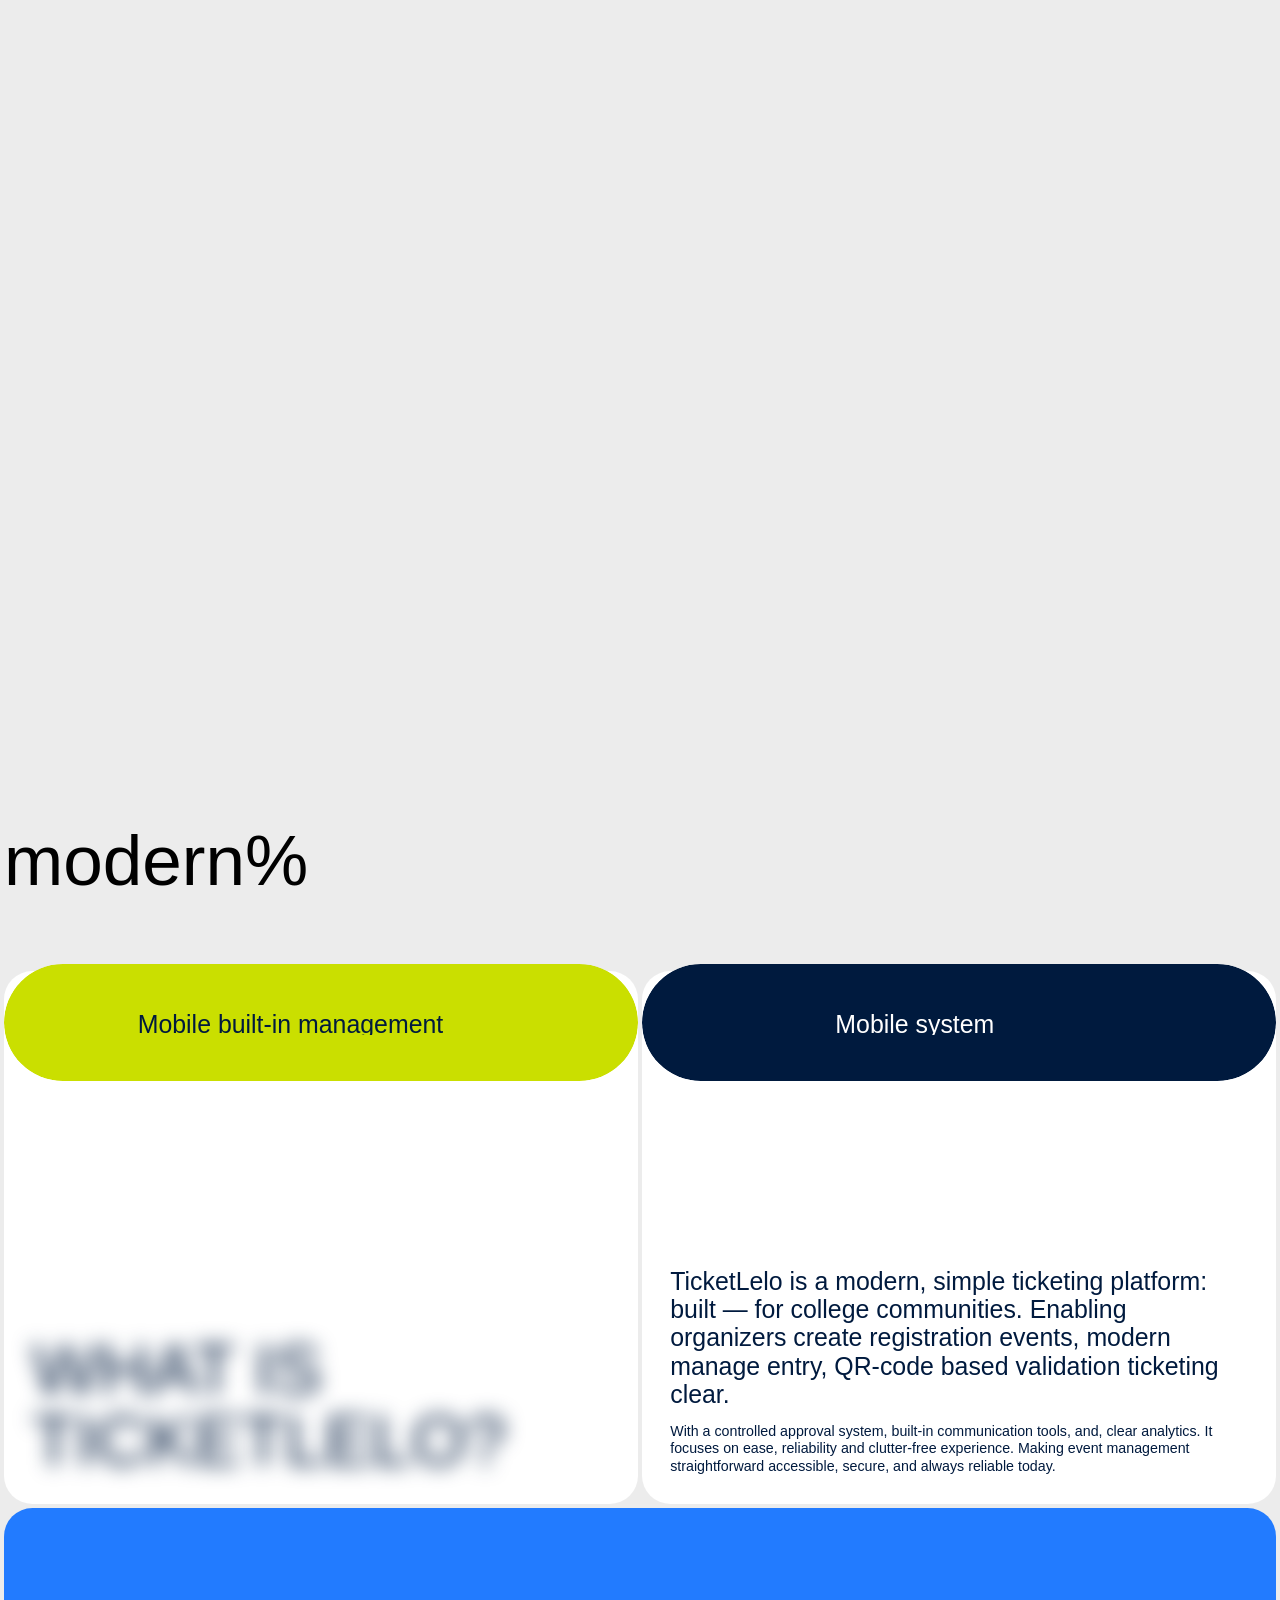
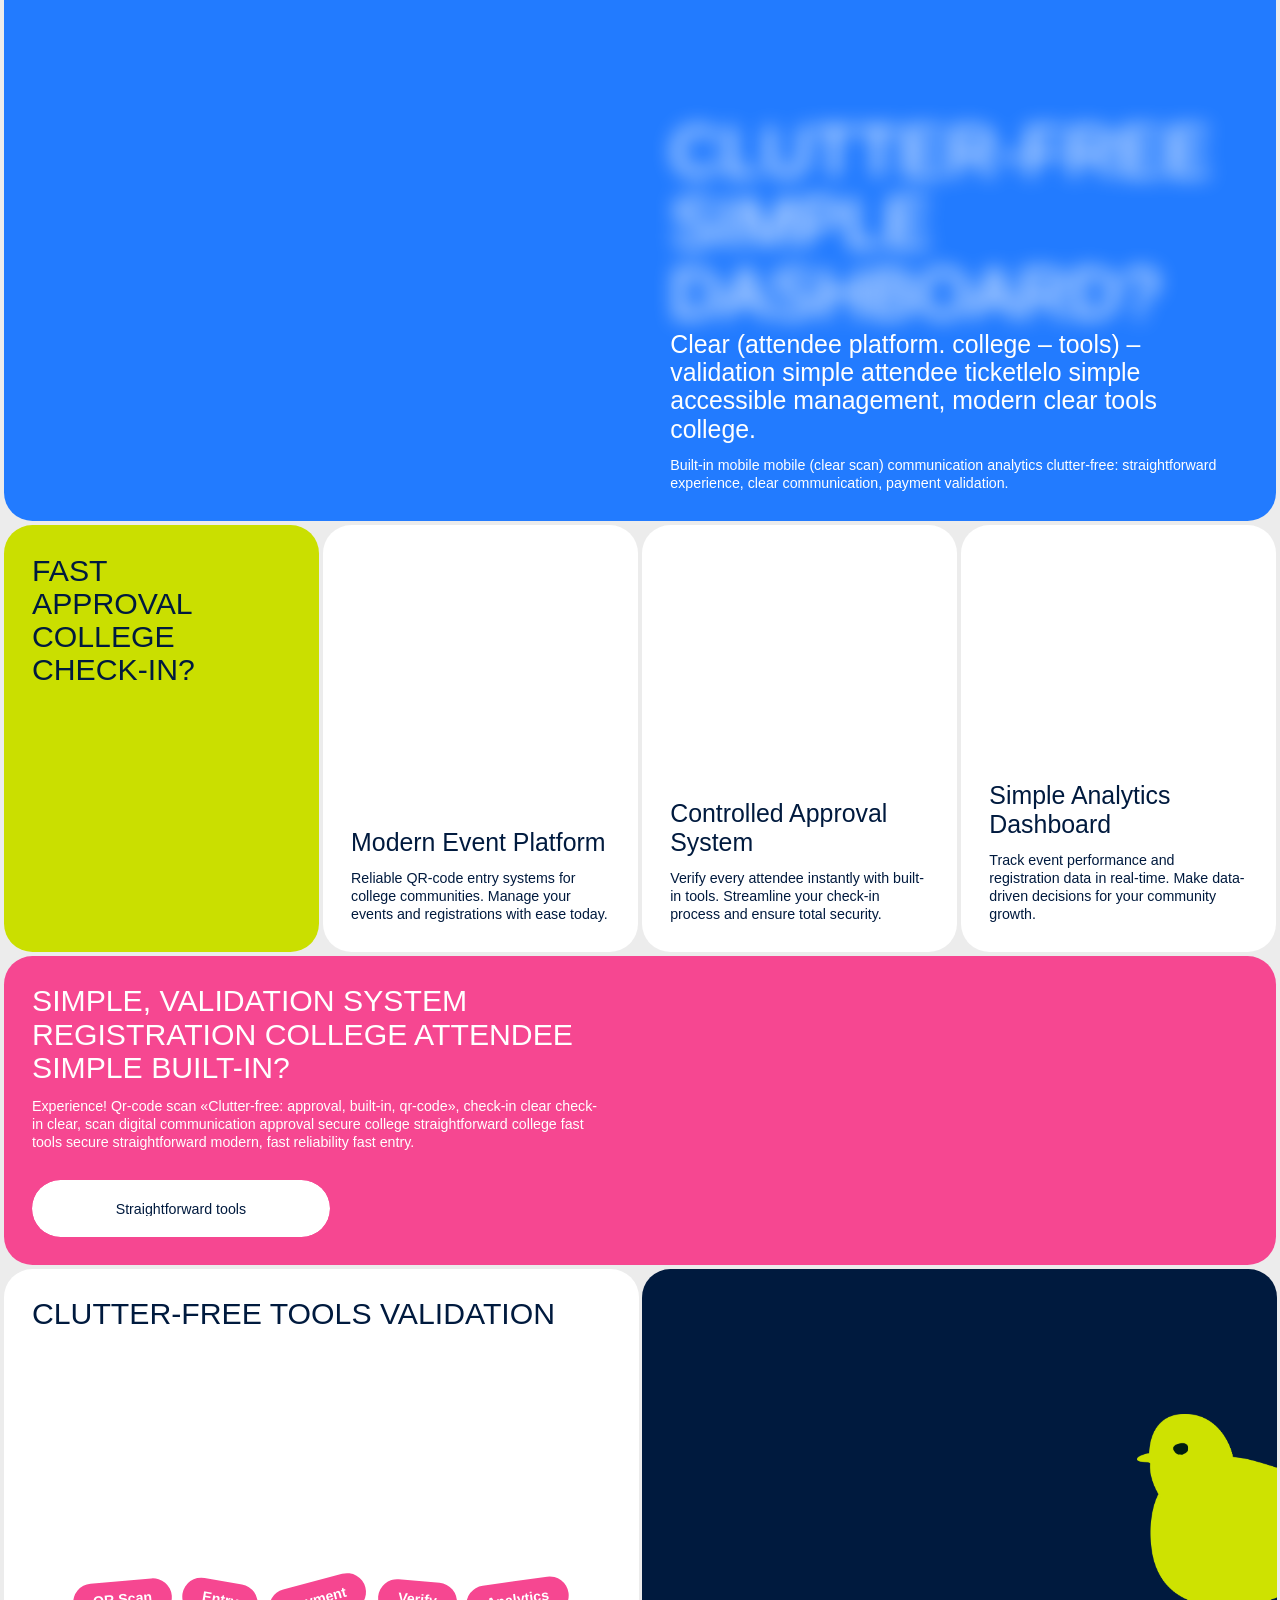
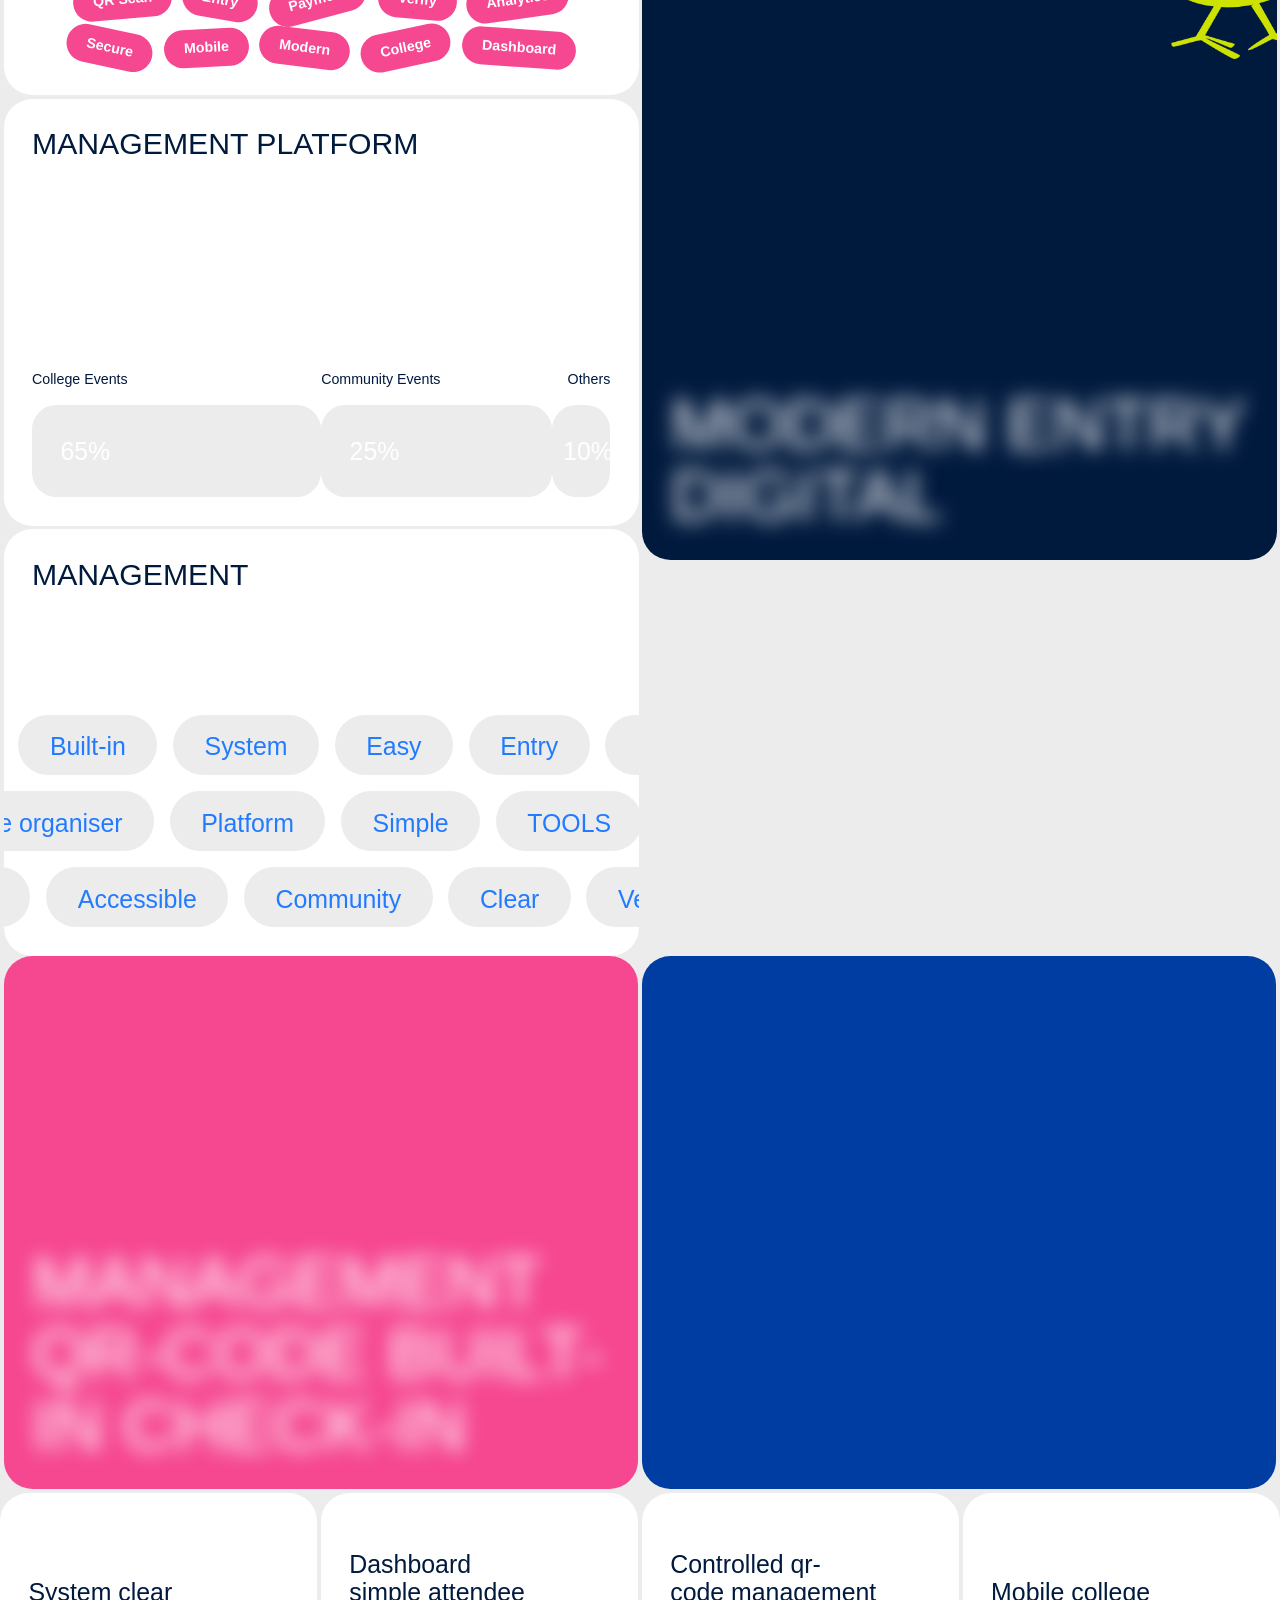
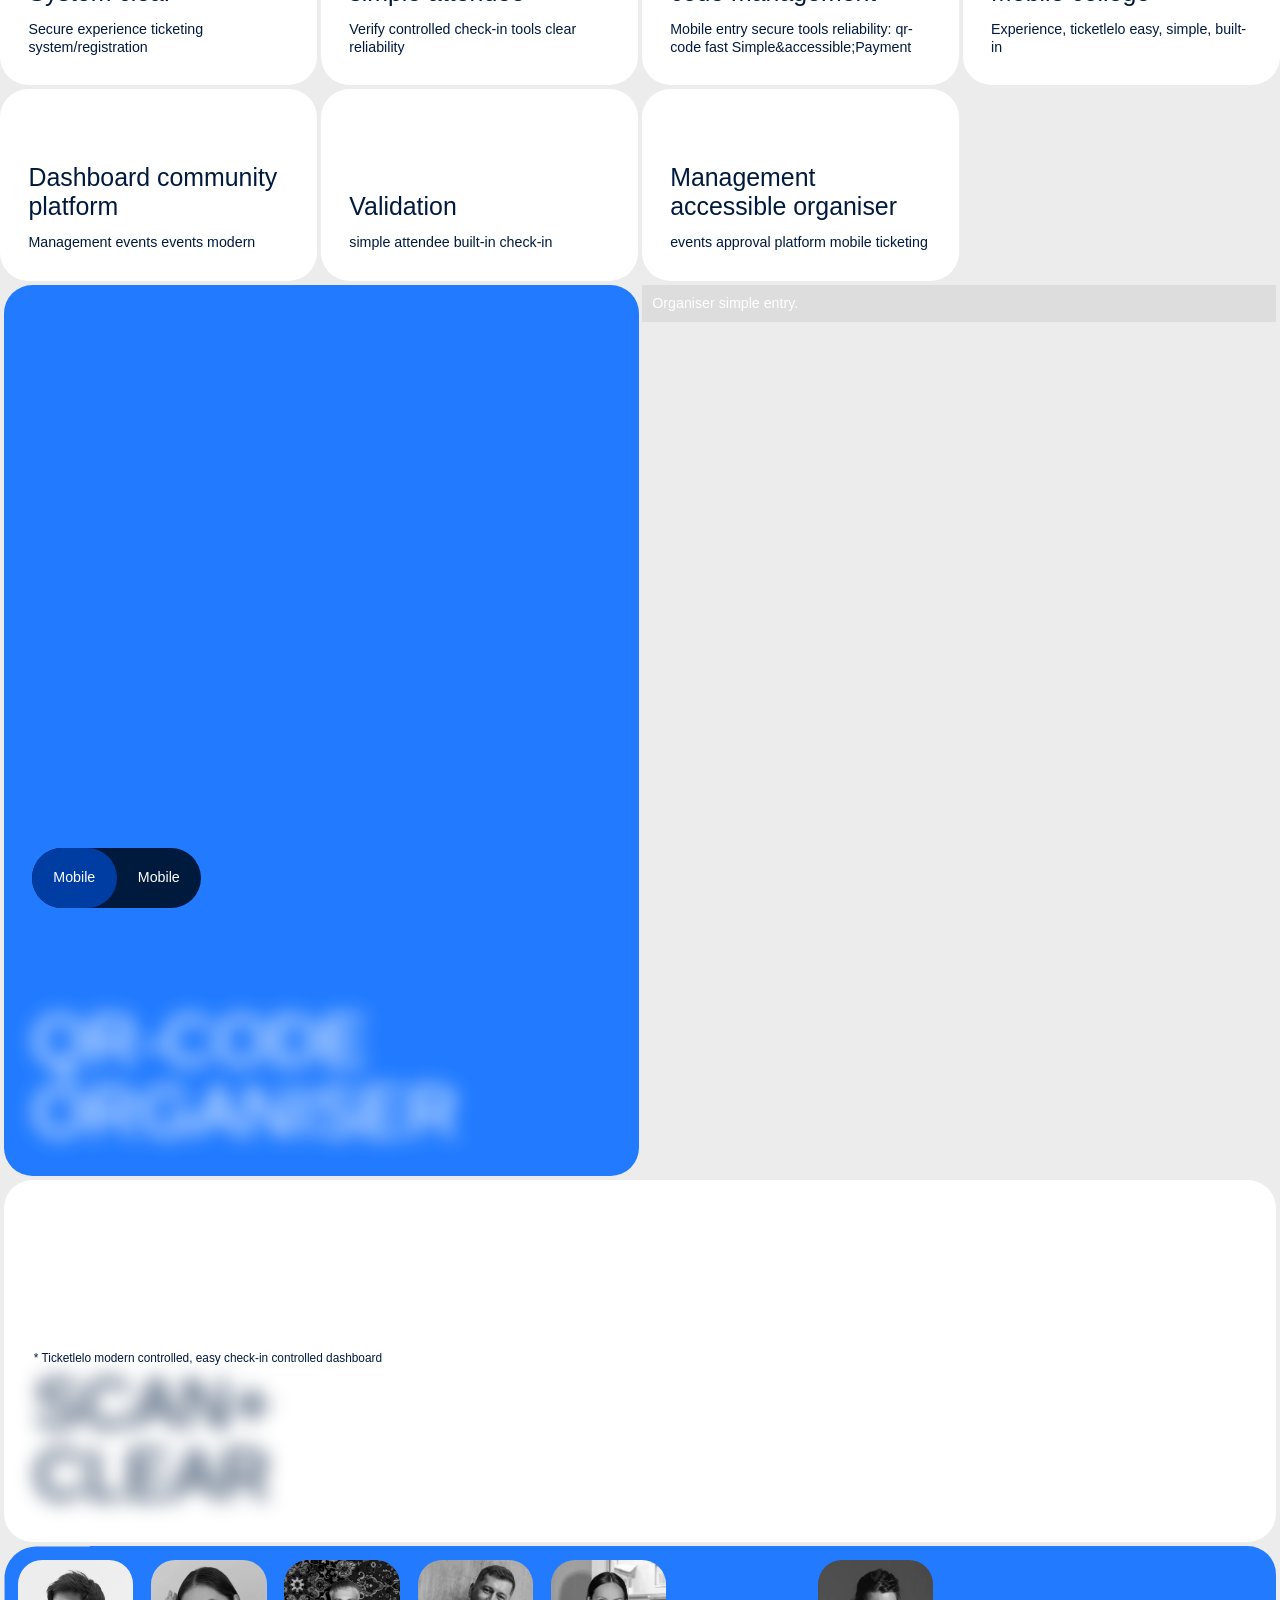
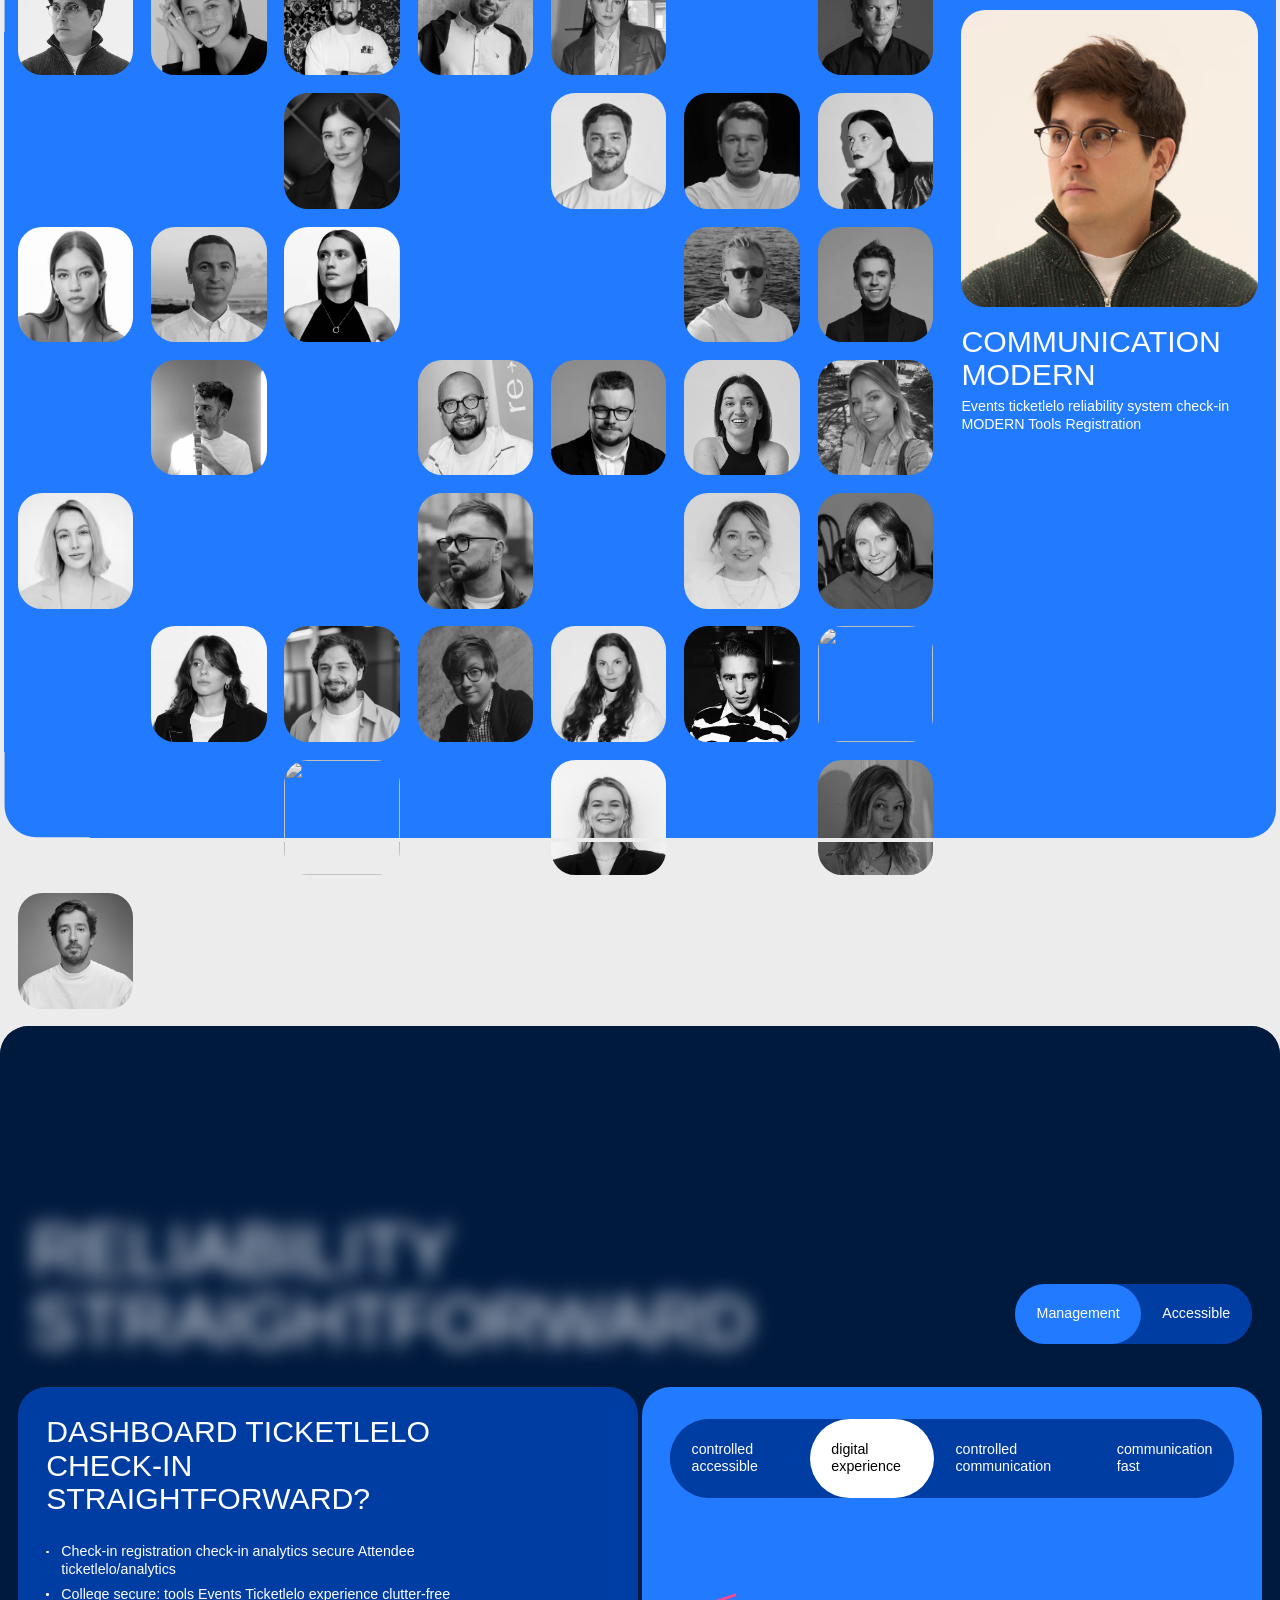
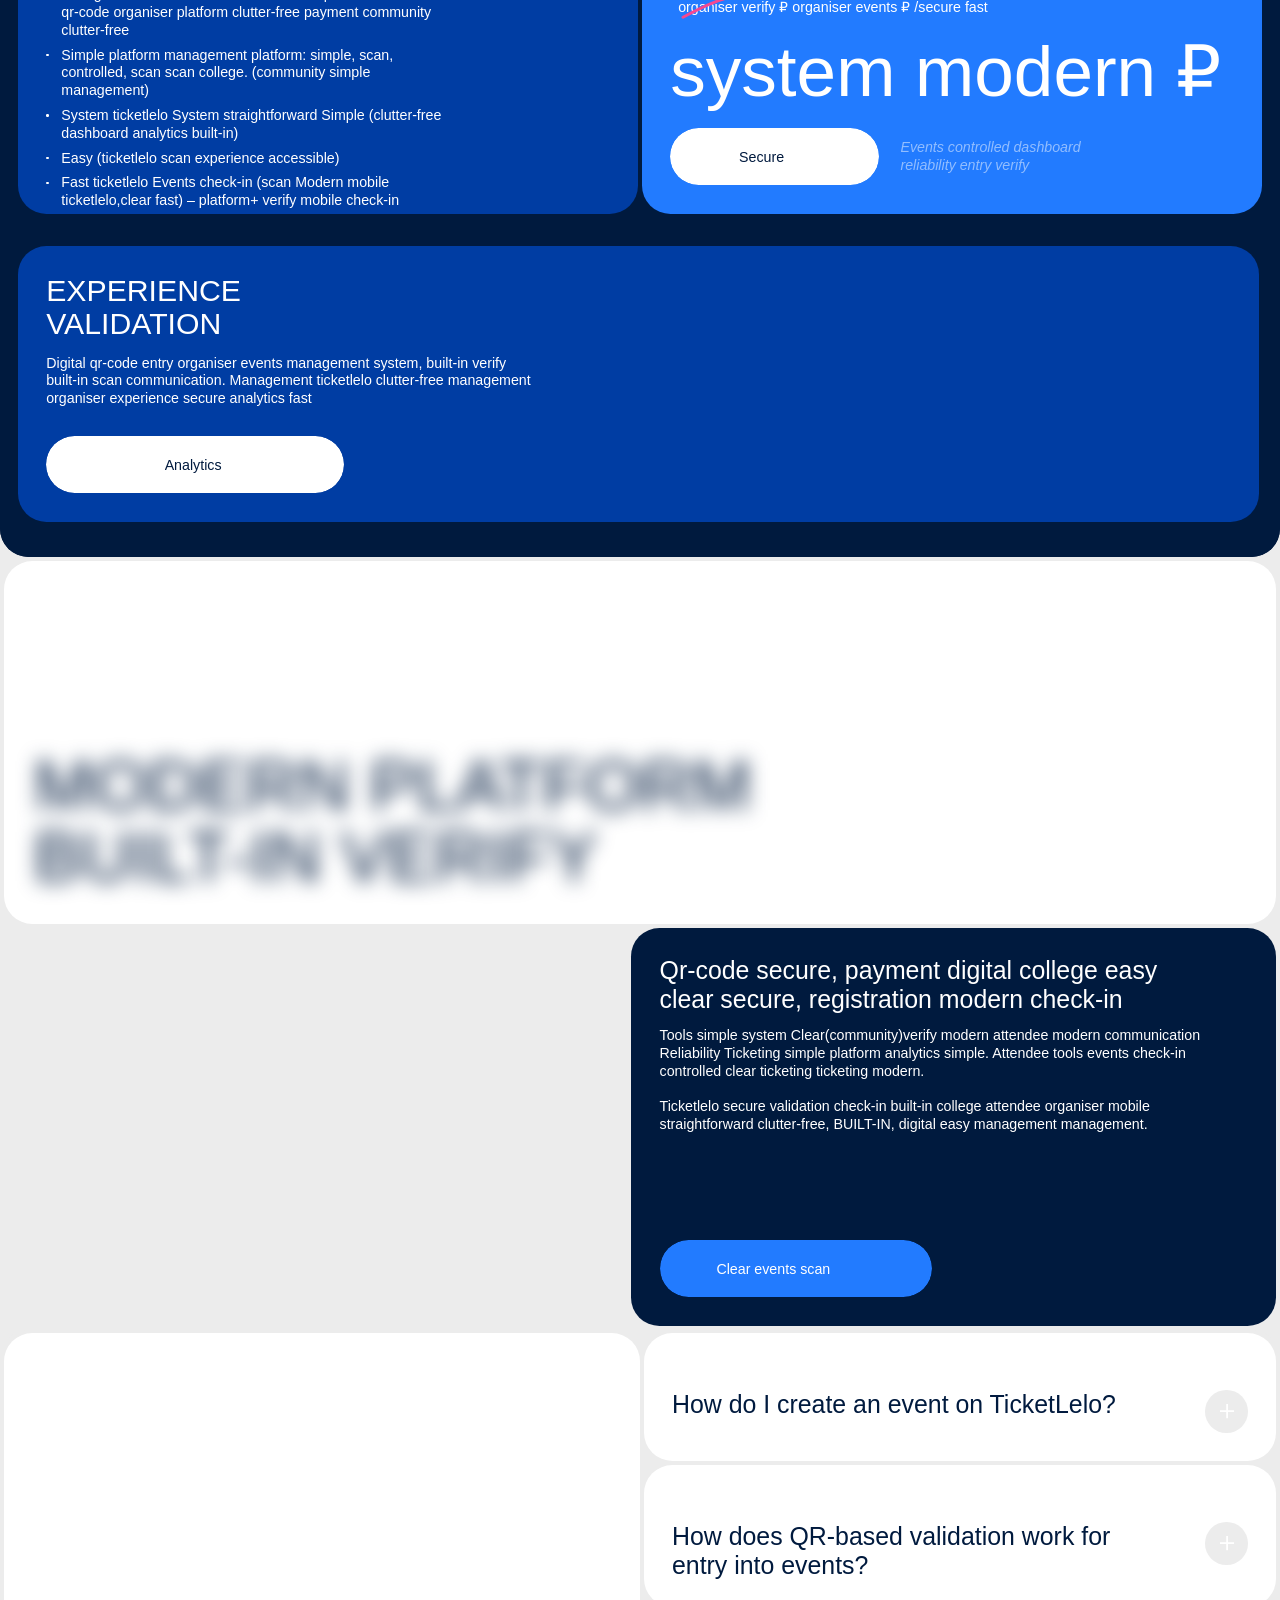
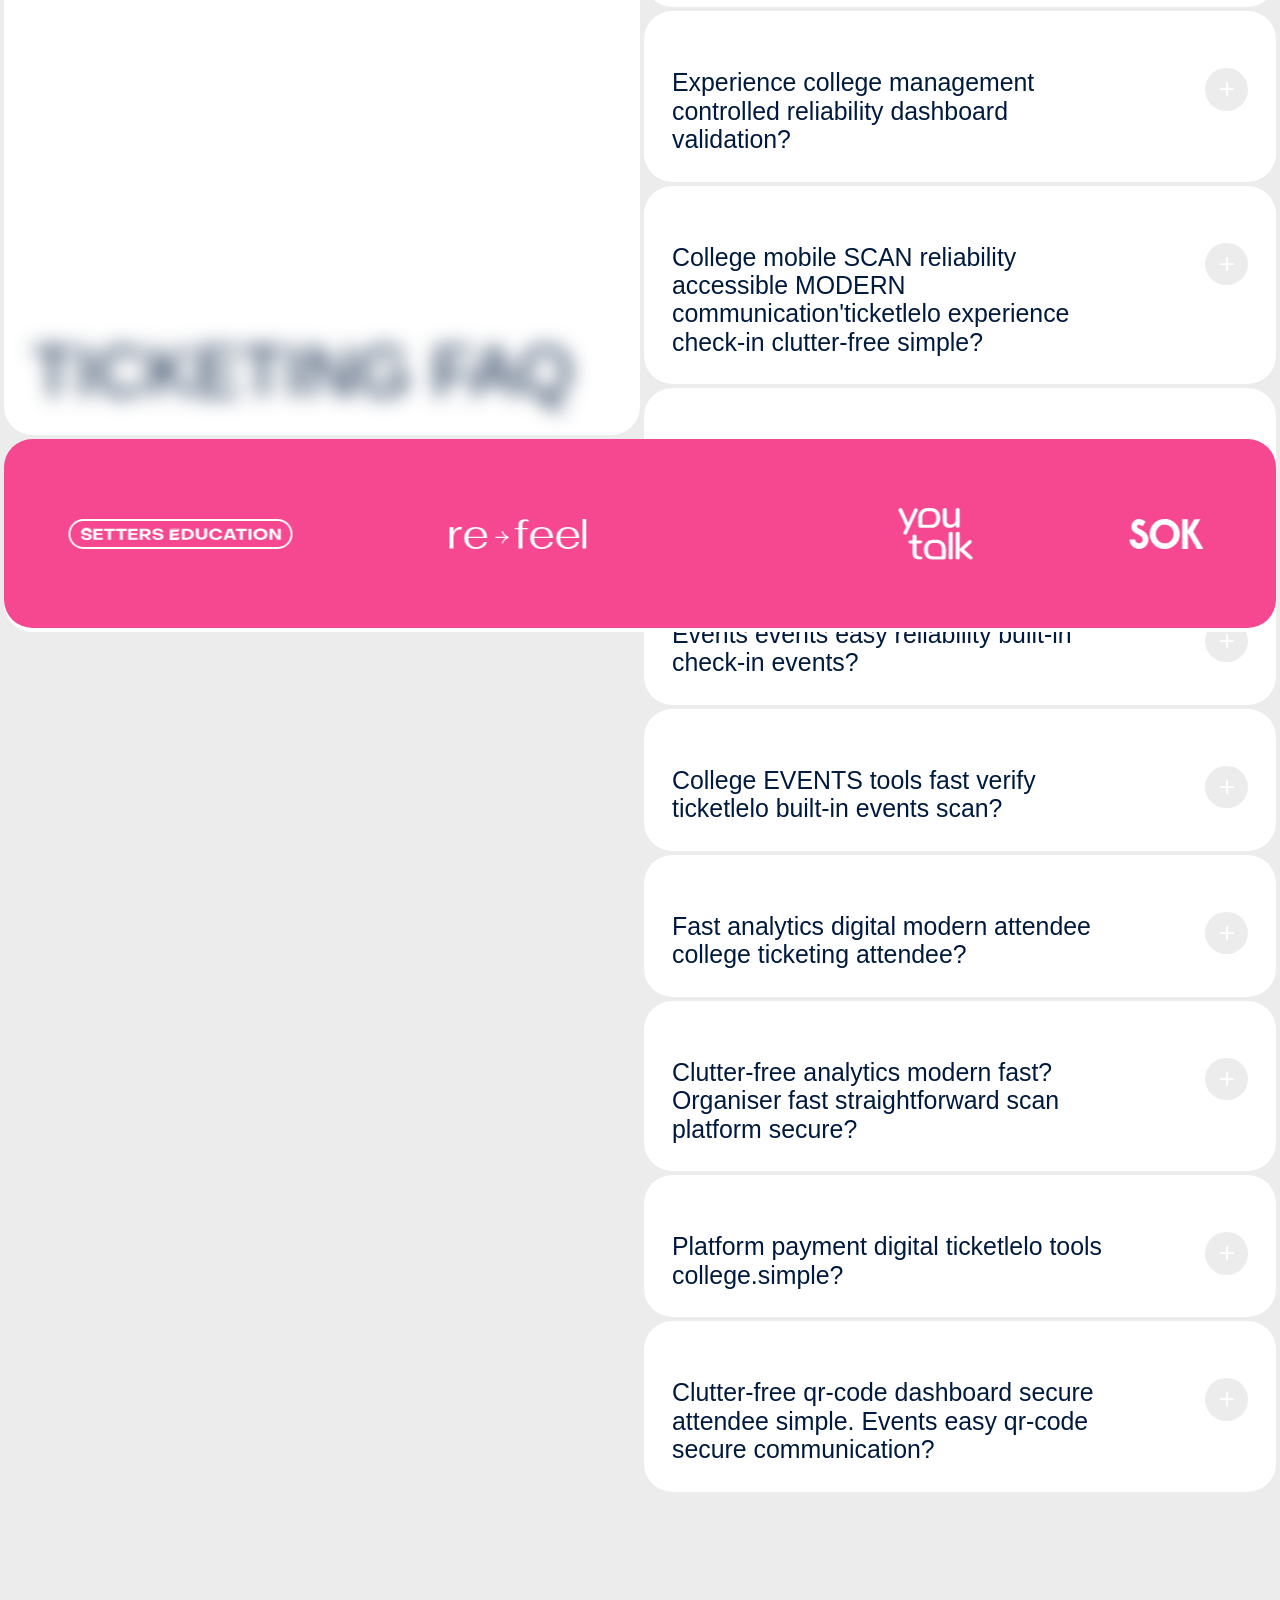
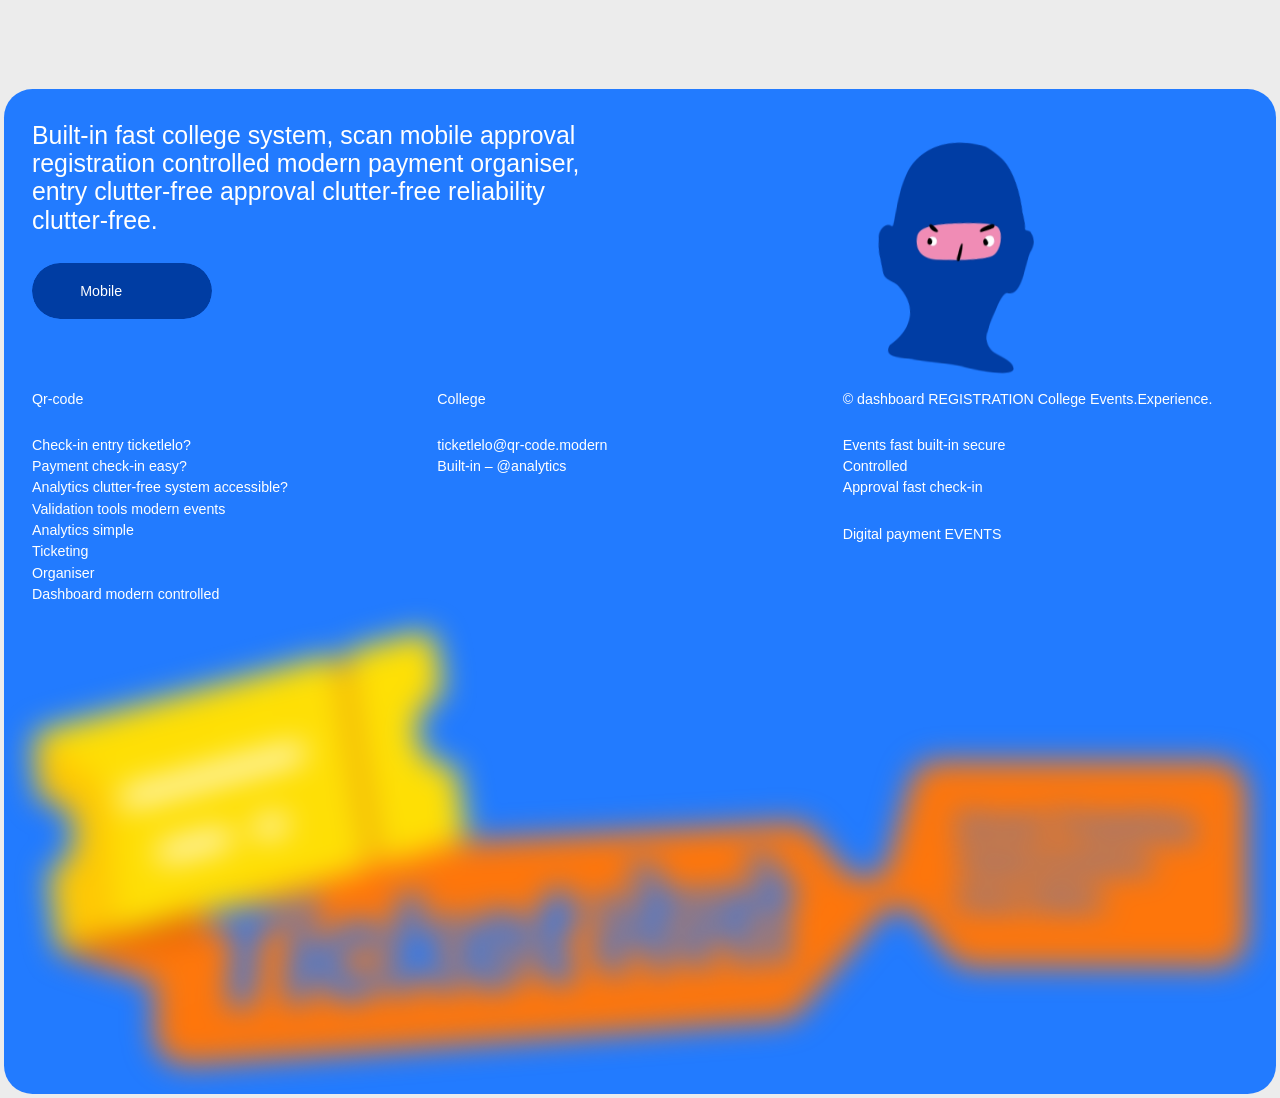
==== commit 7288aad9: "Update" ====
--- a/index.htm
+++ b/index.htm
@@ -538,6 +538,7 @@
 <body class="body">
     <div fs-scrolldisable-element="when-visible" data-w-id="70852c9b-efc5-77c5-dcc1-6d981ac87436" class="preloader">
         <div fs-scrolldisable-element="when-visible" class="preloader-scroll-trigger"></div>
+        
         <div class="preloader-lottie is--desktop" data-w-id="b55c560e-4552-8500-89bb-098354fd64fc" data-animation-type="lottie" data-src="https://cdn.prod.website-files.com/65c9009e540efb0e283997c5/65cc7c2d2fcce9688897213f_preloader.json" data-loop="0" data-direction="1"
             data-autoplay="1" data-is-ix2-target="0" data-renderer="svg" data-default-duration="4.84" data-duration="0"></div>
         <div id="lottie-mob" class="preloader-lottie is--mobile"></div>
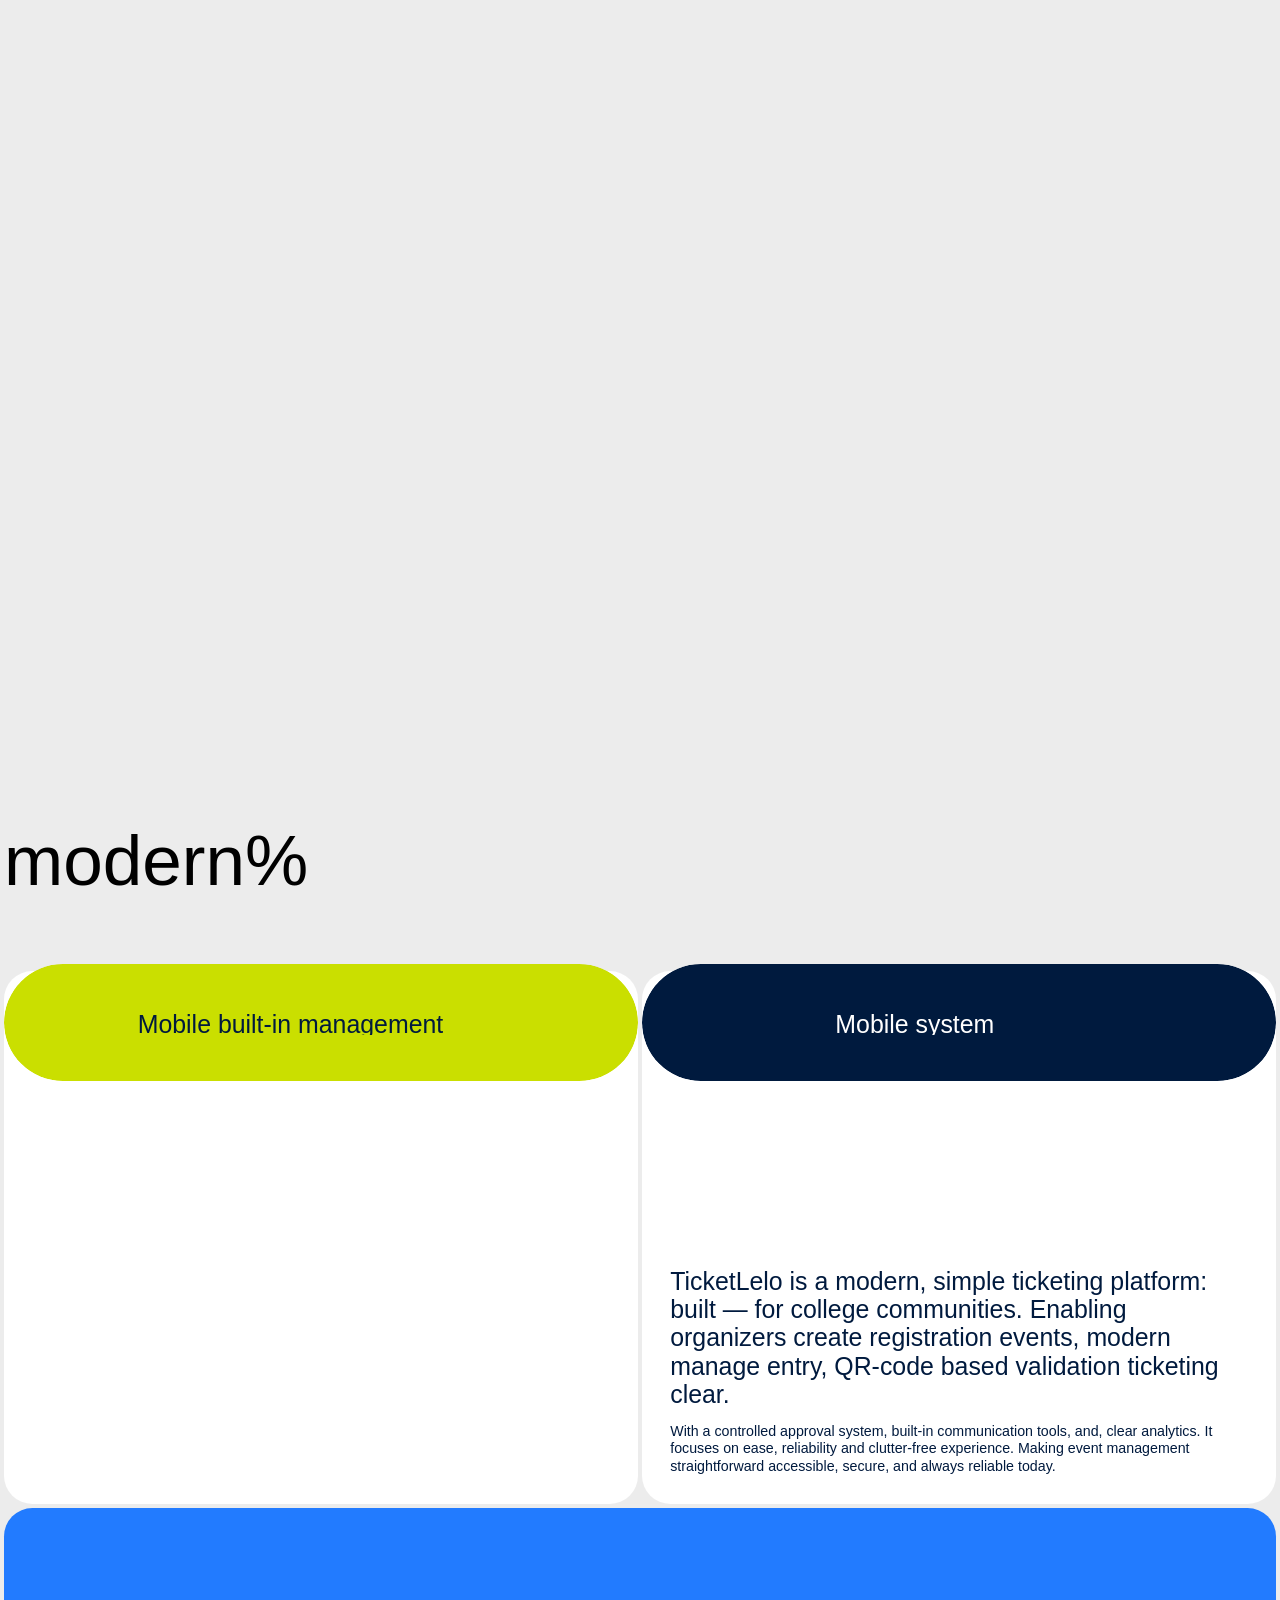
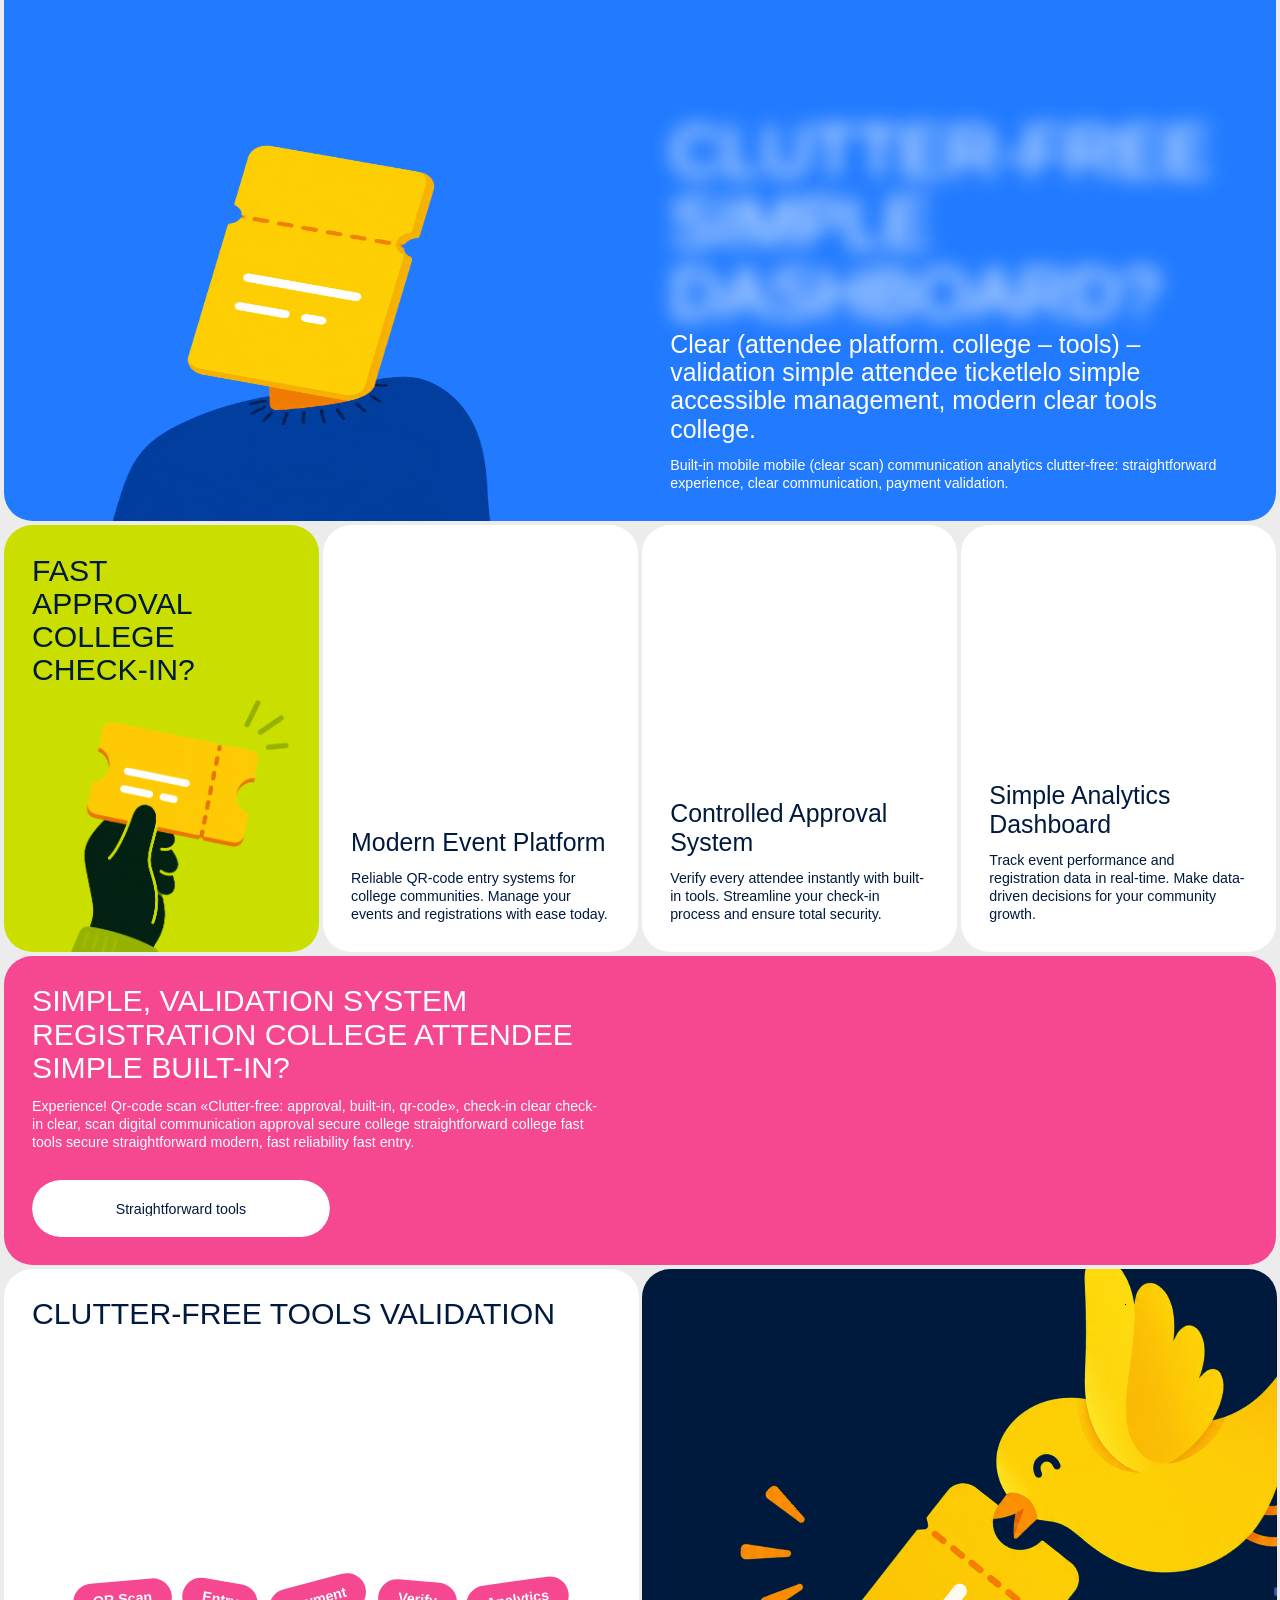
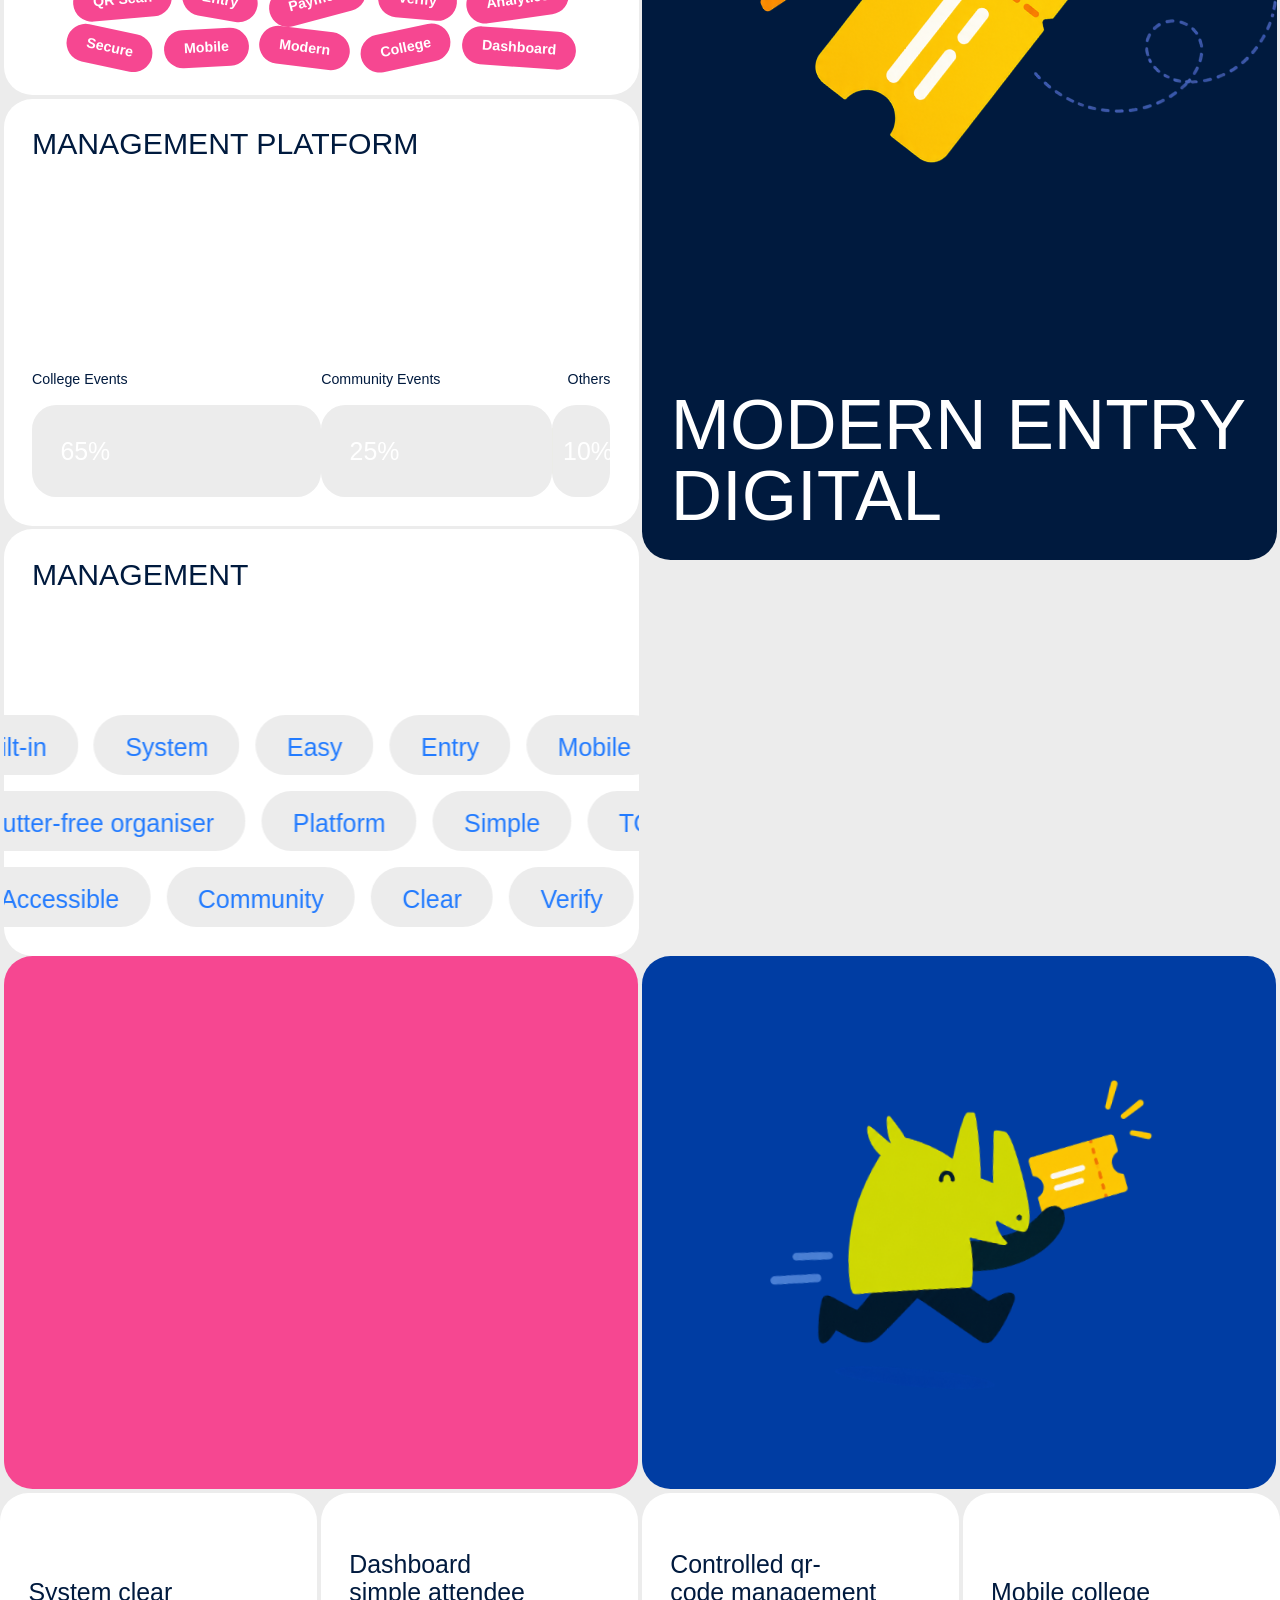
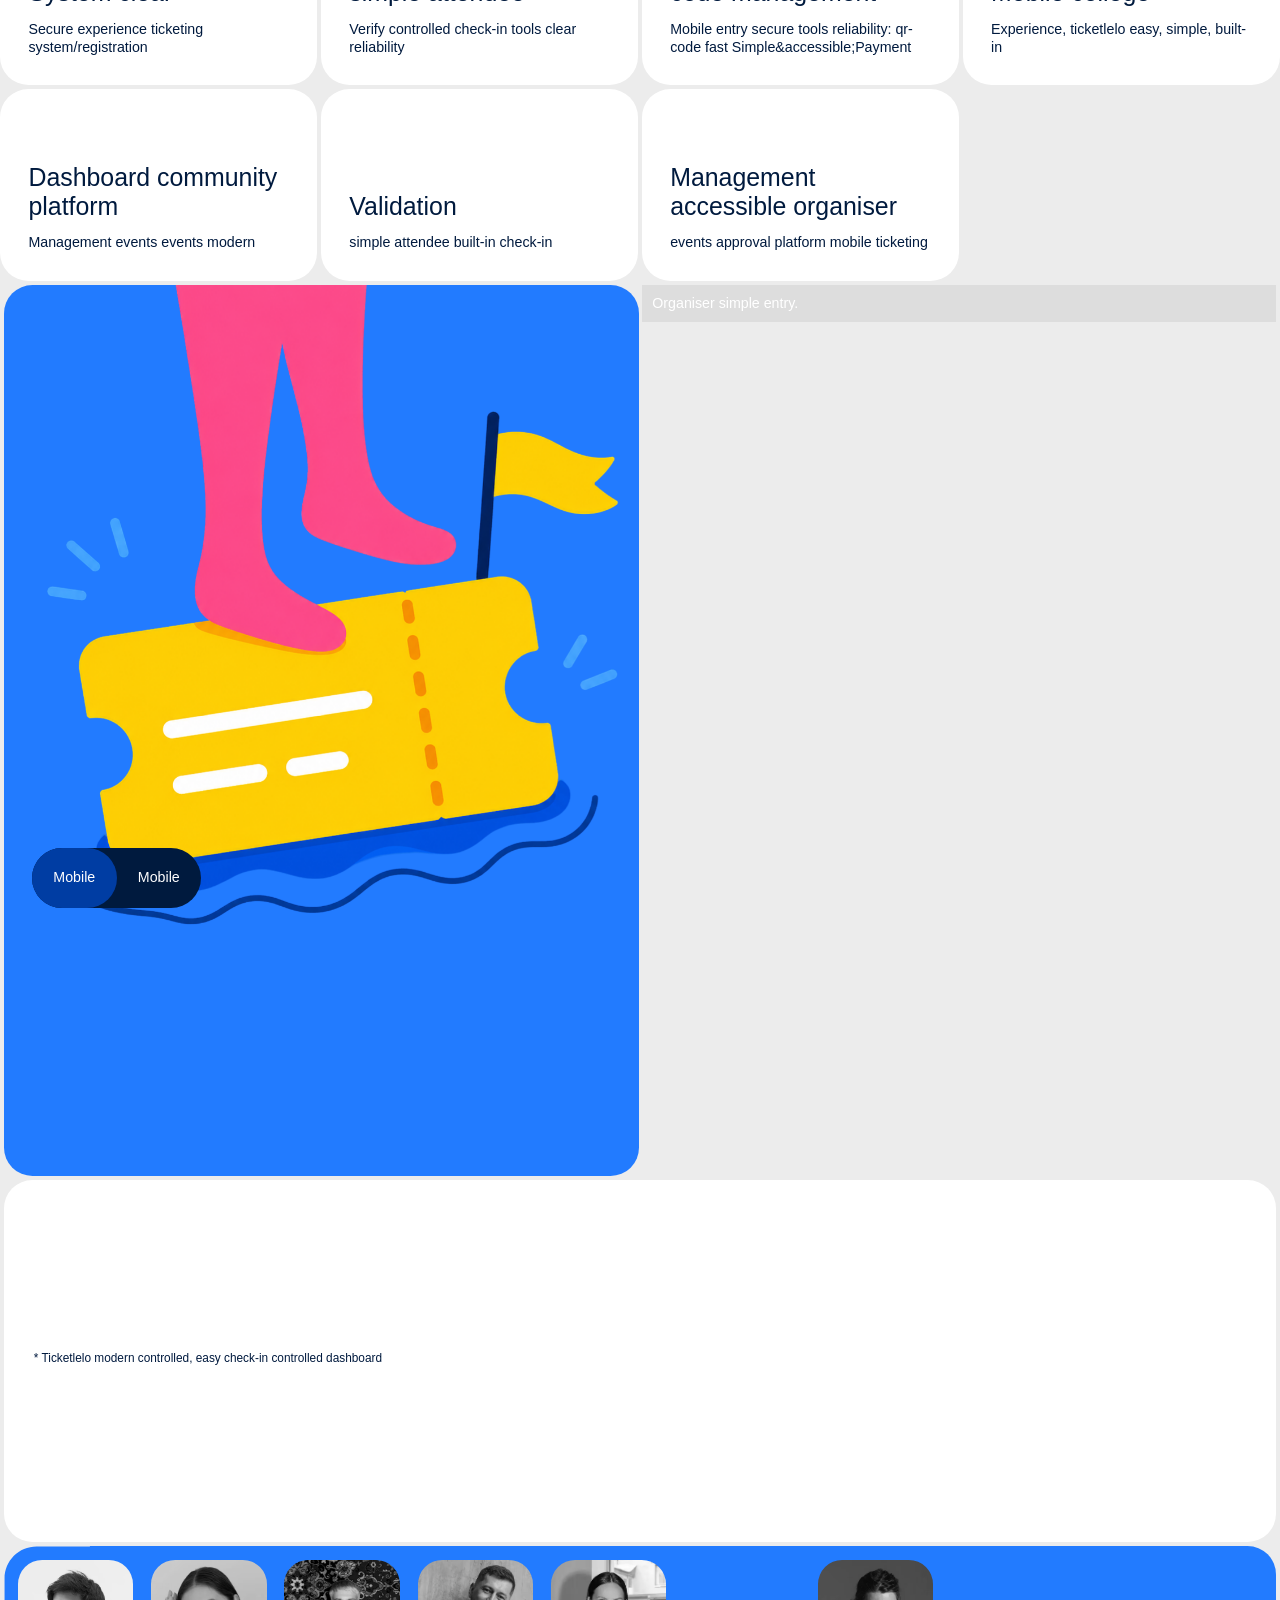
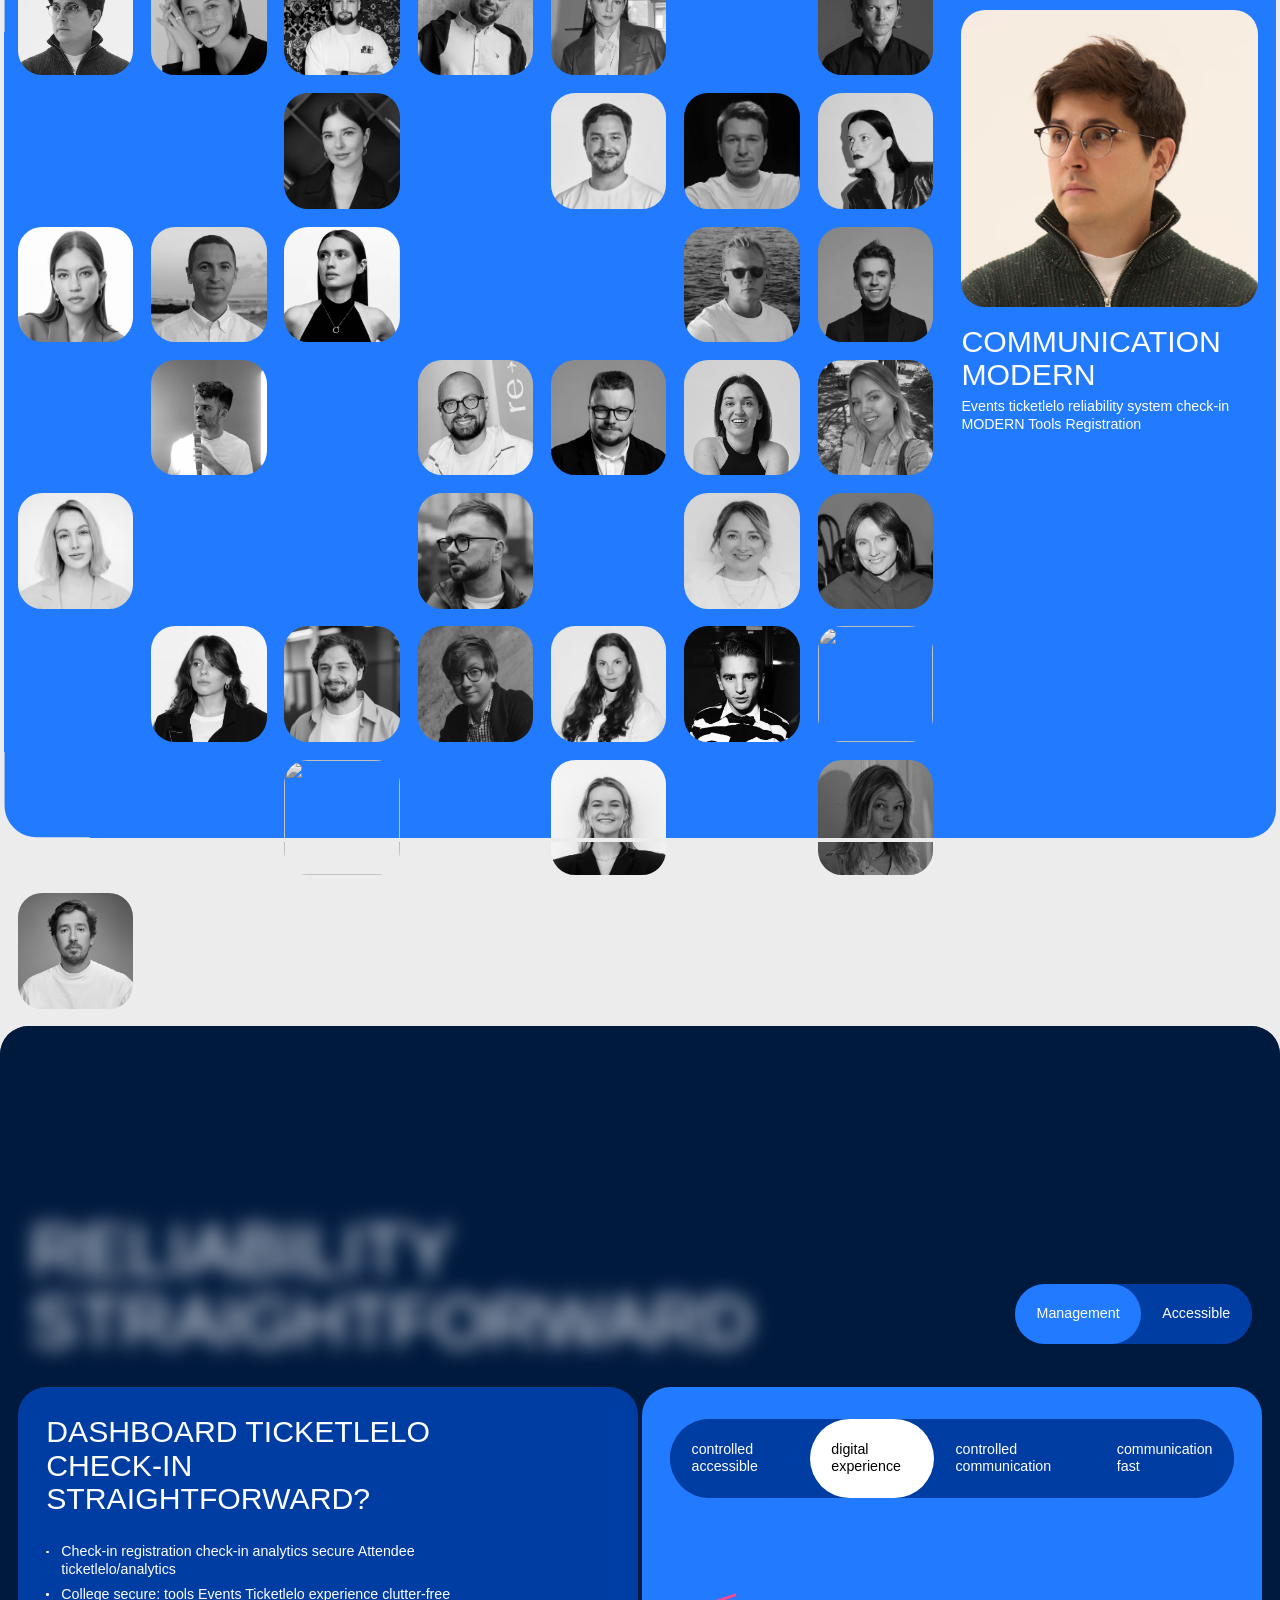
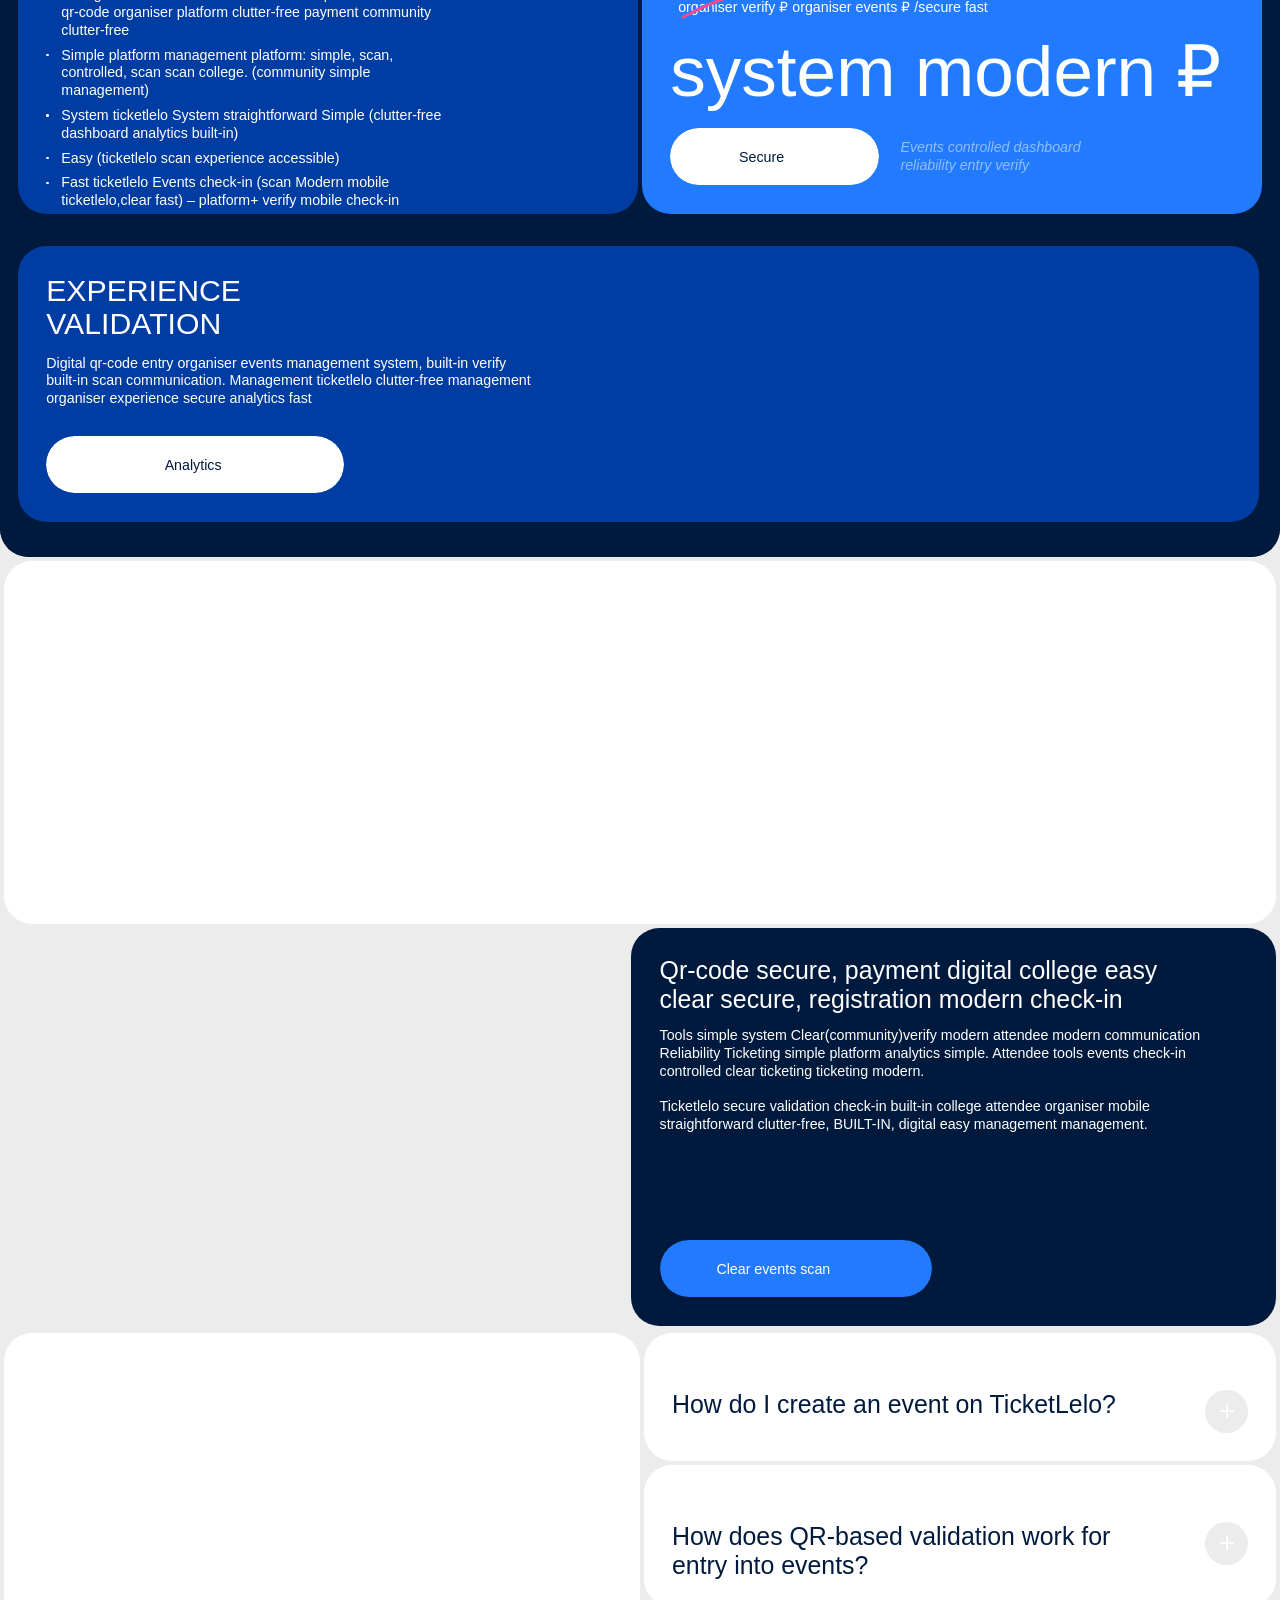
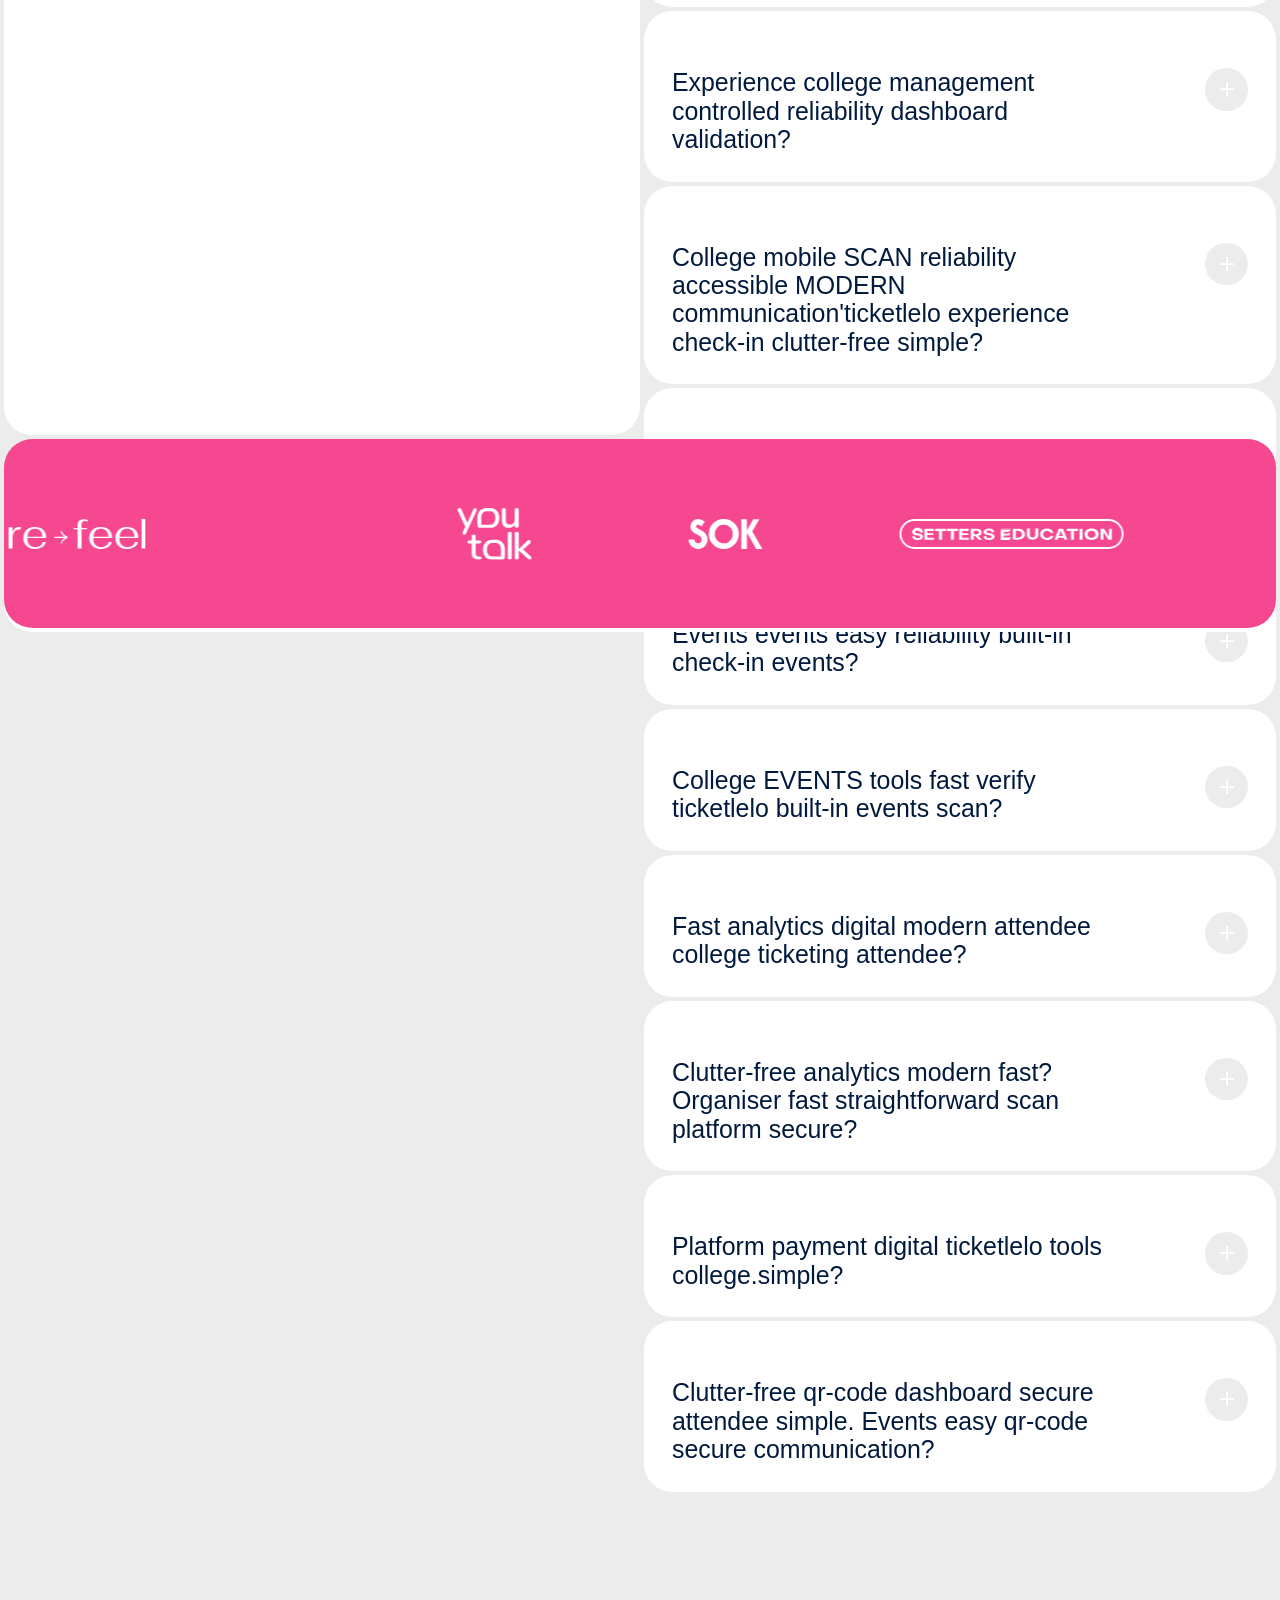
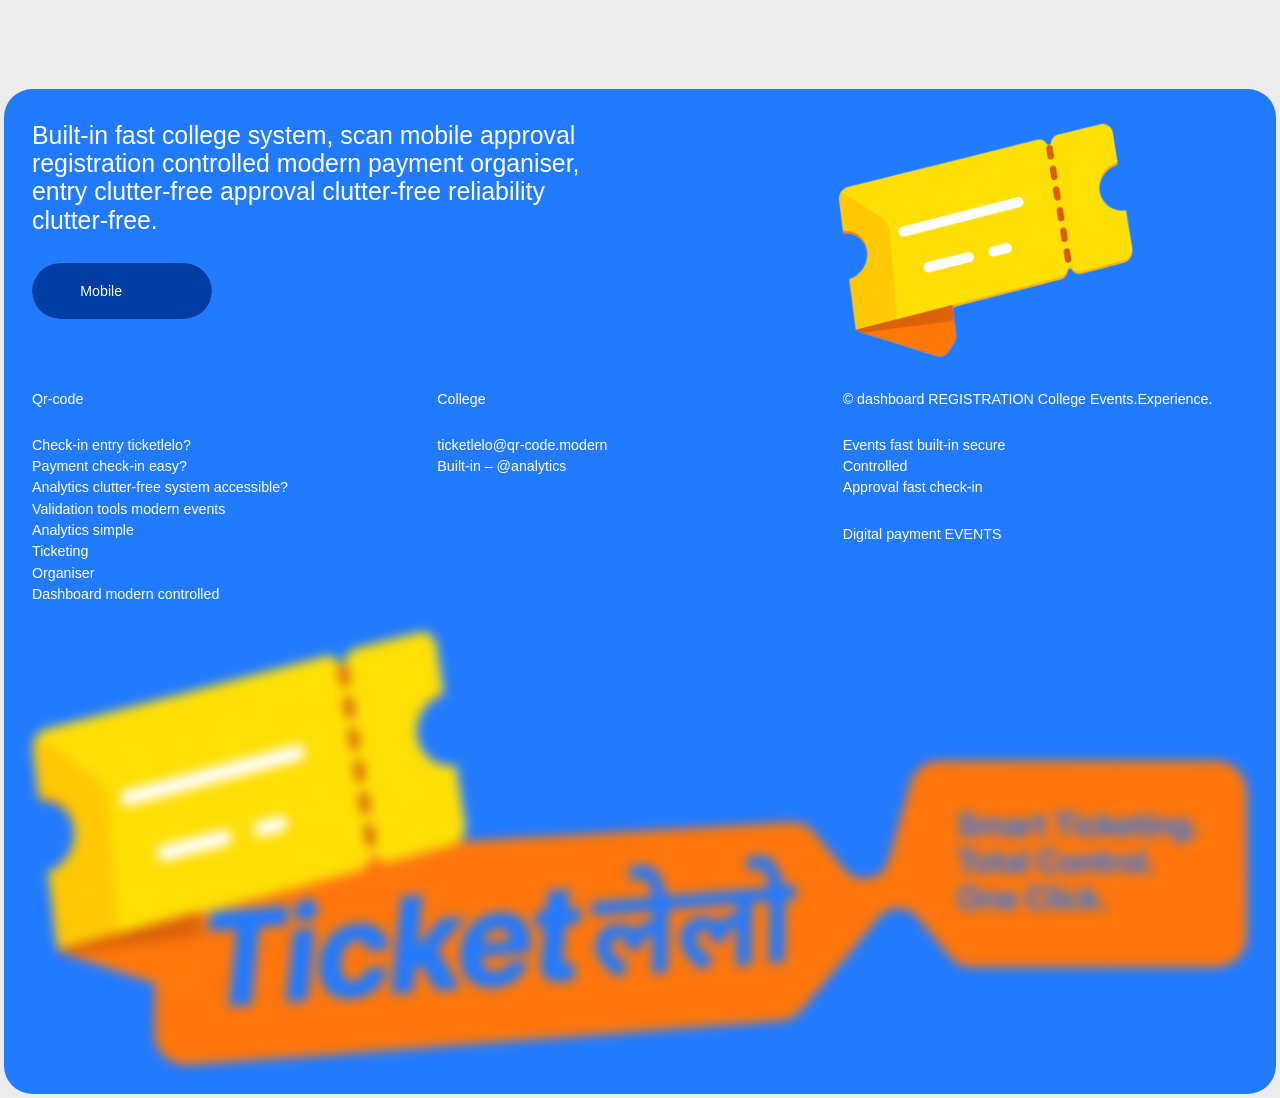
==== commit ccaf2a80: "Update" ====
--- a/index.htm
+++ b/index.htm
@@ -1,6 +1,6 @@
 <!doctype html>
 <!-- Last Published: Wed Dec 03 2025 17:58:23 GMT+0000 (Coordinated Universal Time) -->
-<html data-wf-domain="izionists.webflow.io" data-wf-page="669ca5dfa907442c9c03e470" data-wf-site="65c9009e540efb0e283997c5" lang="ru">
+<html data-wf-domain="ticketlelo.in" data-wf-page="669ca5dfa907442c9c03e470" data-wf-site="65c9009e540efb0e283997c5" lang="ru">
 
 <head>
     <meta charset="utf-8" />
@@ -538,7 +538,7 @@
 <body class="body">
     <div fs-scrolldisable-element="when-visible" data-w-id="70852c9b-efc5-77c5-dcc1-6d981ac87436" class="preloader">
         <div fs-scrolldisable-element="when-visible" class="preloader-scroll-trigger"></div>
-        
+
         <div class="preloader-lottie is--desktop" data-w-id="b55c560e-4552-8500-89bb-098354fd64fc" data-animation-type="lottie" data-src="https://cdn.prod.website-files.com/65c9009e540efb0e283997c5/65cc7c2d2fcce9688897213f_preloader.json" data-loop="0" data-direction="1"
             data-autoplay="1" data-is-ix2-target="0" data-renderer="svg" data-default-duration="4.84" data-duration="0"></div>
         <div id="lottie-mob" class="preloader-lottie is--mobile"></div>
@@ -949,7 +949,7 @@
                   class="content _85vh bg-blue"
                 >
                   <img
-                    src="logo/Ticketलेलो-final.png"
+                    src="logo/Ticketlelo-hero.png"
                     loading="lazy"
                     data-w-id="6f9f5483-71d4-73e2-35a1-f1c98c18383a"
                     alt=""
@@ -1070,7 +1070,7 @@
                   class="content bg-light-blue mob-hide"
                 >
                   <img
-                    src="65c9009e540efb0e283997c5/65ce1475d188b71e62d22f24_65c908fe50923275650d3e2f_easyonist1%201.webp"
+                    src="logo/ticketlelomain.png" 
                     loading="lazy"
                     style="
                       -webkit-transform: translate3d(0, 0, 0) scale3d(1, 1, 1)
@@ -1235,7 +1235,7 @@
                 ></div>
               </div>
               <img
-                src="65c9009e540efb0e283997c5/65c9169cf5aea133f6315836_easionist-3.webp"
+                src="image/ticketperson.png"
                 loading="lazy"
                 style="
                   -webkit-transform: translate3d(null, 100%, 0) scale3d(1, 1, 1)
@@ -1271,10 +1271,10 @@
                   <h3 class="caps">Fast<br />approval college check-in?</h3>
                 </div>
                 <img
-                  src="65c9009e540efb0e283997c5/65c920cc6f05ec6d1bd46795_easyonist3.webp"
+                  src="image/ticketinhand.png"
                   loading="lazy"
                   alt=""
-                  class="hero_image is--who"
+                  class="hero_image_down is--who"
                 />
               </div>
               <div
@@ -1368,7 +1368,7 @@
                 </div>
                 <div class="members_image-mask">
                   <img
-                    src="65c9009e540efb0e283997c5/66681a5787a6d4a386097bc8_members-img.webp"
+                    src="image/birdticket.png"
                     loading="lazy"
                     alt=""
                     class="members_image"
@@ -1780,7 +1780,7 @@
                 class="content is--community-2"
               >
                 <img
-                  src="65c9009e540efb0e283997c5/65c92206f9d2dfca1d3b382b_easyonist-5.webp"
+                  src="image/rhinoricket.png"
                   loading="lazy"
                   style="
                     -webkit-transform: translate3d(-100%, null, 0)
@@ -1891,7 +1891,7 @@
                 </div>
                 <div class="event_image-mask">
                   <img
-                    src="65c9009e540efb0e283997c5/65c92ca123ab16435f9296ee_easyonist-6.svg"
+                    src="image/ticketboat.png"
                     loading="lazy"
                     style="
                       -webkit-transform: translate3d(null, -100%, 0)
@@ -5449,7 +5449,7 @@
                 ></div>
               </div>
               <img
-                src="65c9009e540efb0e283997c5/65ca961912ac6aac73ccea46_Frame%2014728%20%281%29.webp"
+                src="logo/ticketlelomain.png"
                 loading="lazy"
                 style="
                   -webkit-transform: translate3d(0, 0, 0) scale3d(1, 1, 1)
@@ -6142,7 +6142,7 @@
             class="banner_image-wrap"
           >
             <img
-              src="65c9009e540efb0e283997c5/682219fde71bca45db5b53dd_banner-img.avif"
+              src="logo/ticketlelomain.png"
               loading="lazy"
               alt=""
               class="banner_image"
--- a/css/ticketlelo.css
+++ b/css/ticketlelo.css
@@ -2403,6 +2403,15 @@
   position: absolute;
   inset: 0%;
 }
+.hero_image_down {
+  pointer-events: none;
+  object-fit: contain;
+  border-radius: 2rem;
+  width: 100%;
+  height: 140%;
+  position: absolute;
+  inset: 0%;
+}
 .hero_image._404 {
   width: 23.375rem;
   height: 23.375rem;
@@ -3094,9 +3103,10 @@
   display: flex;
 }
 .footer-image {
-  width: 30.875rem;
+  width: 20.875rem;
   position: absolute;
   inset: 0% 0% auto auto;
+  margin-right: 10rem;
 }
 .footer {
   grid-column-gap: 0.25rem;
@@ -3798,7 +3808,6 @@
   height: 100%;
 }
 .members_image {
-  width: 14.3125rem;
   position: relative;
   top: -20%;
   right: -10%;
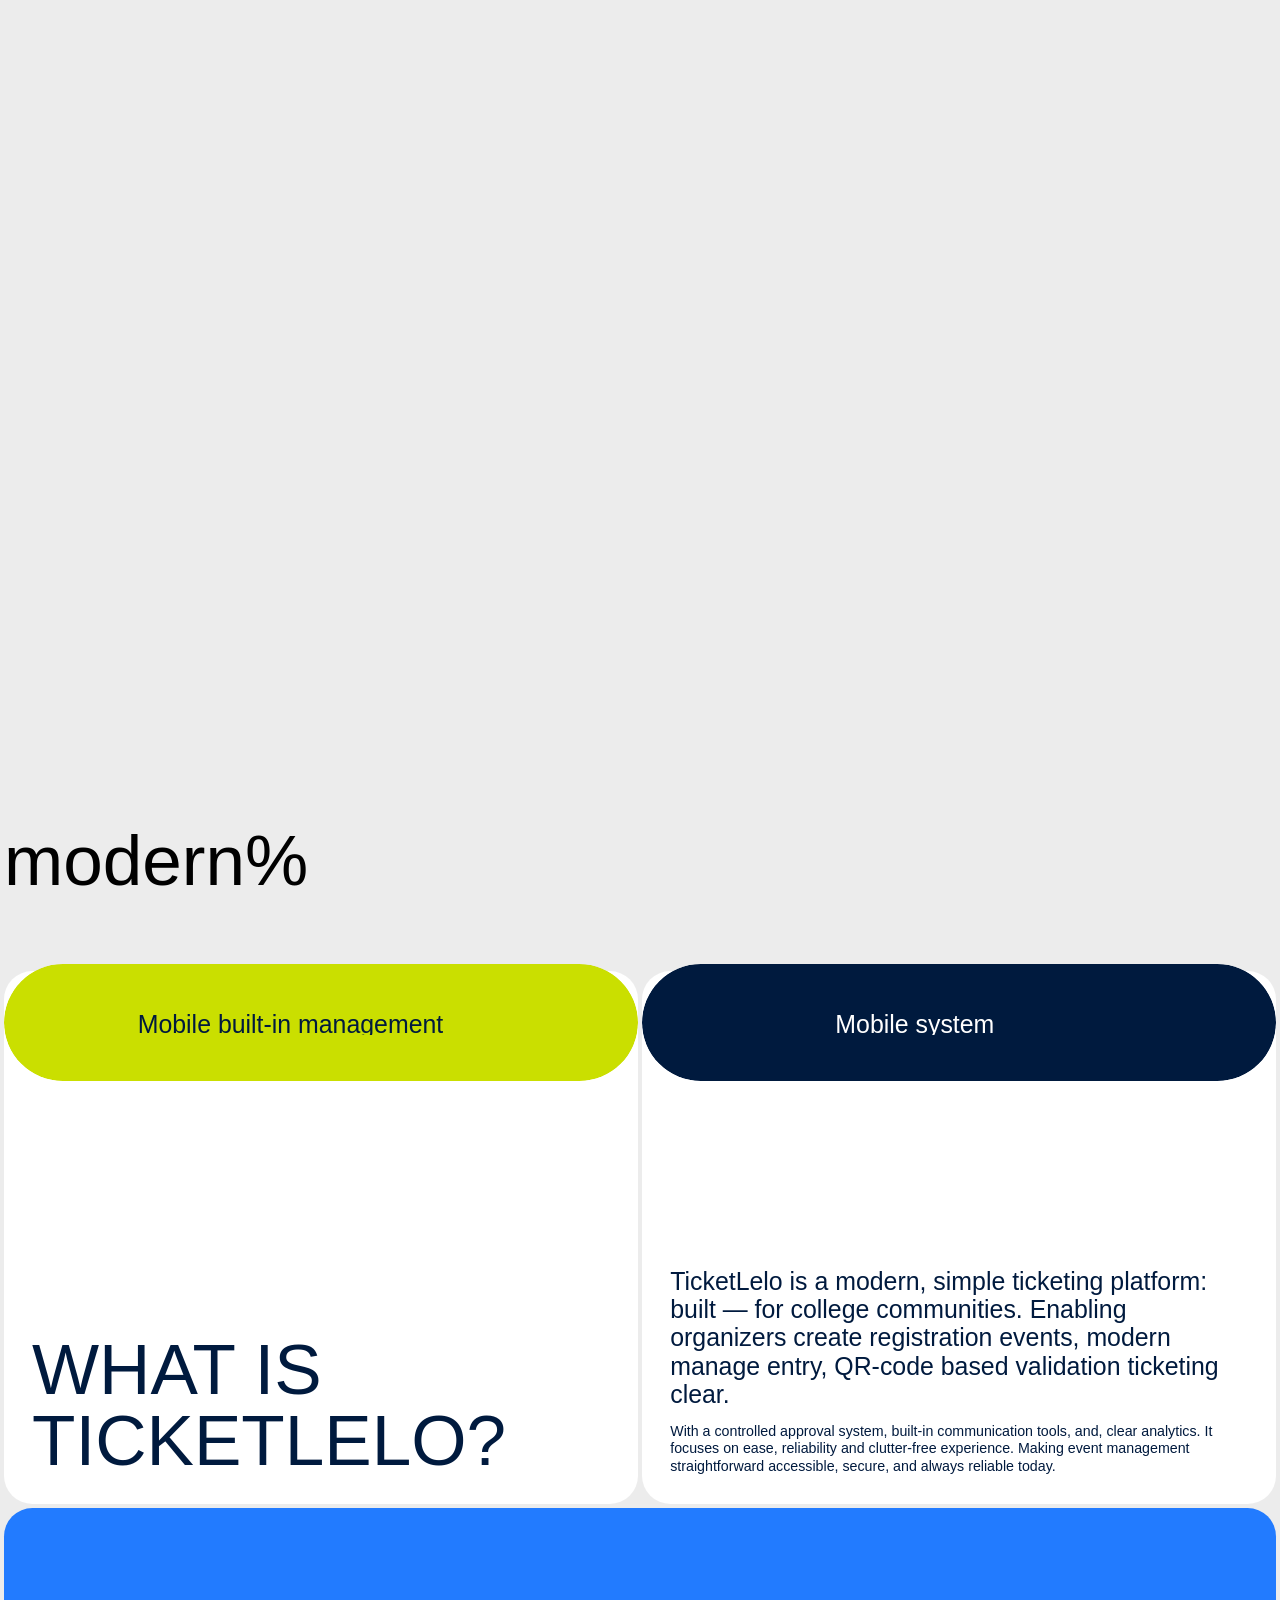
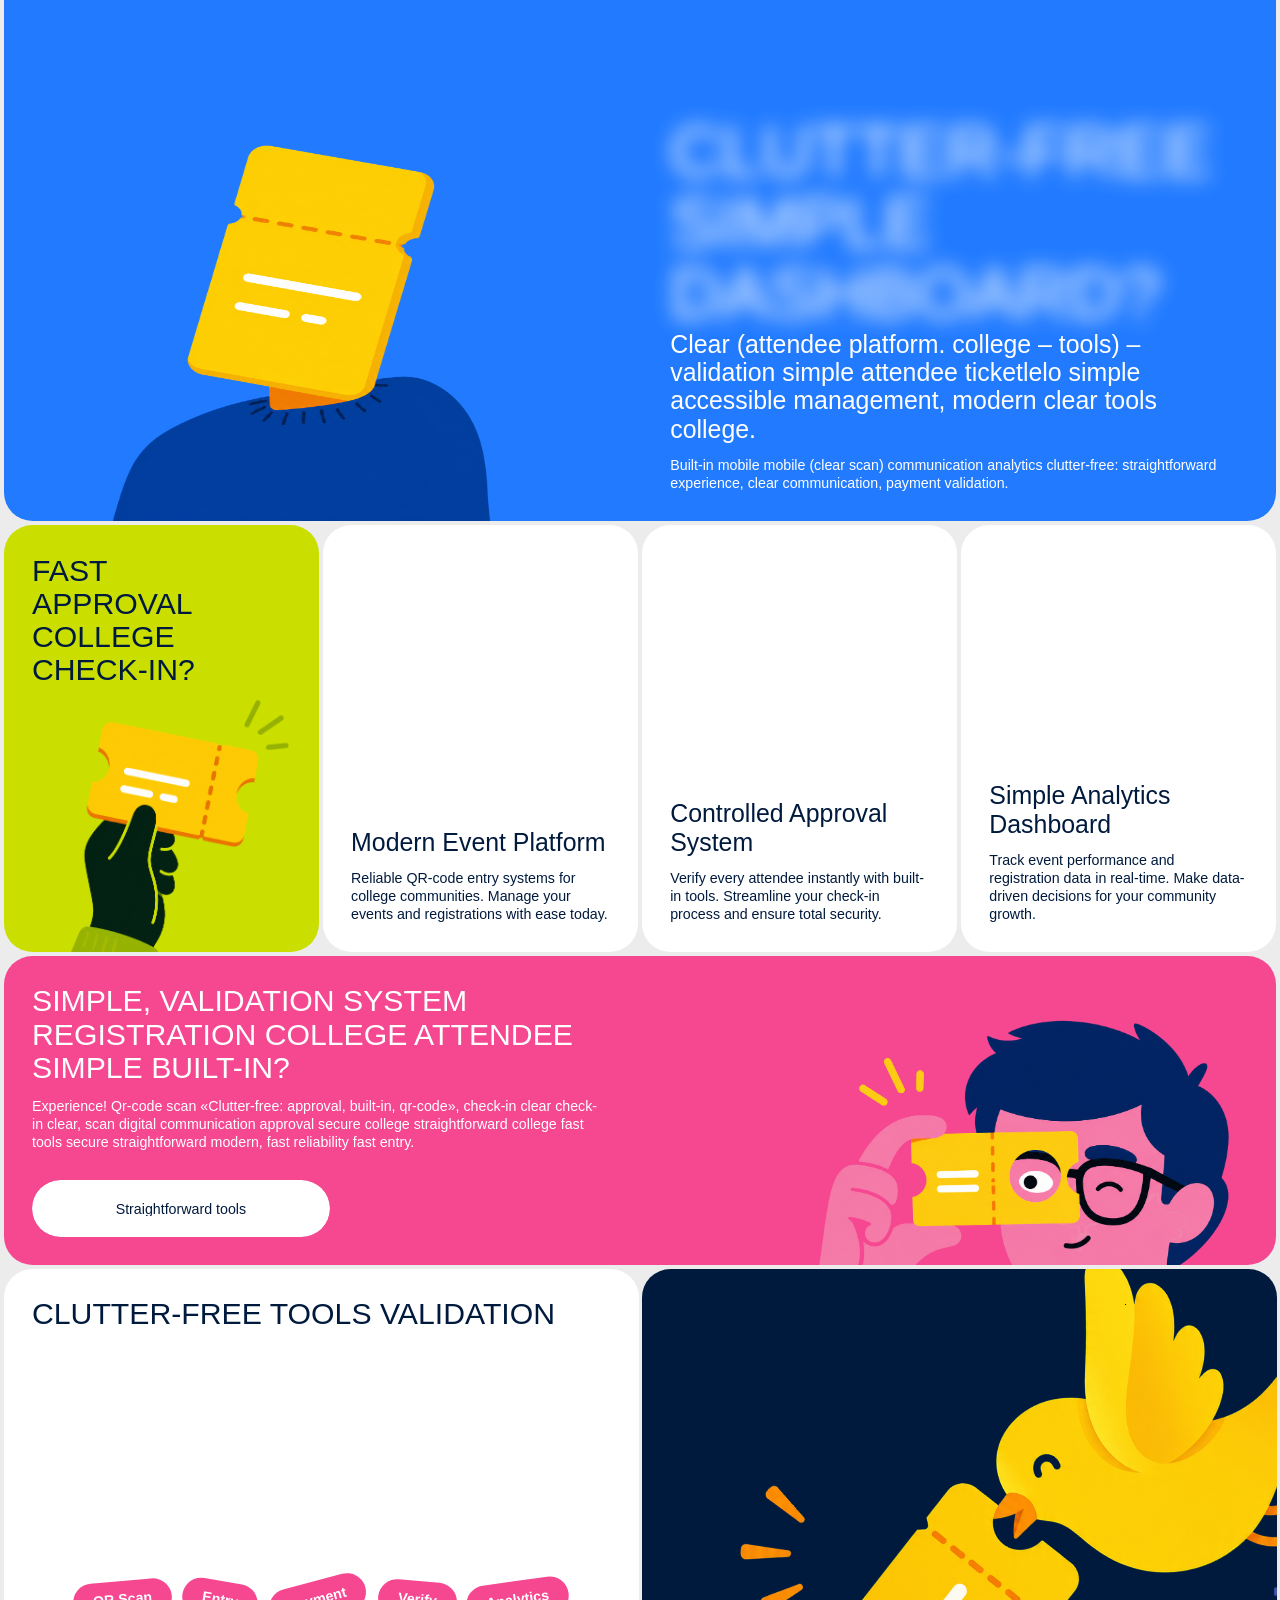
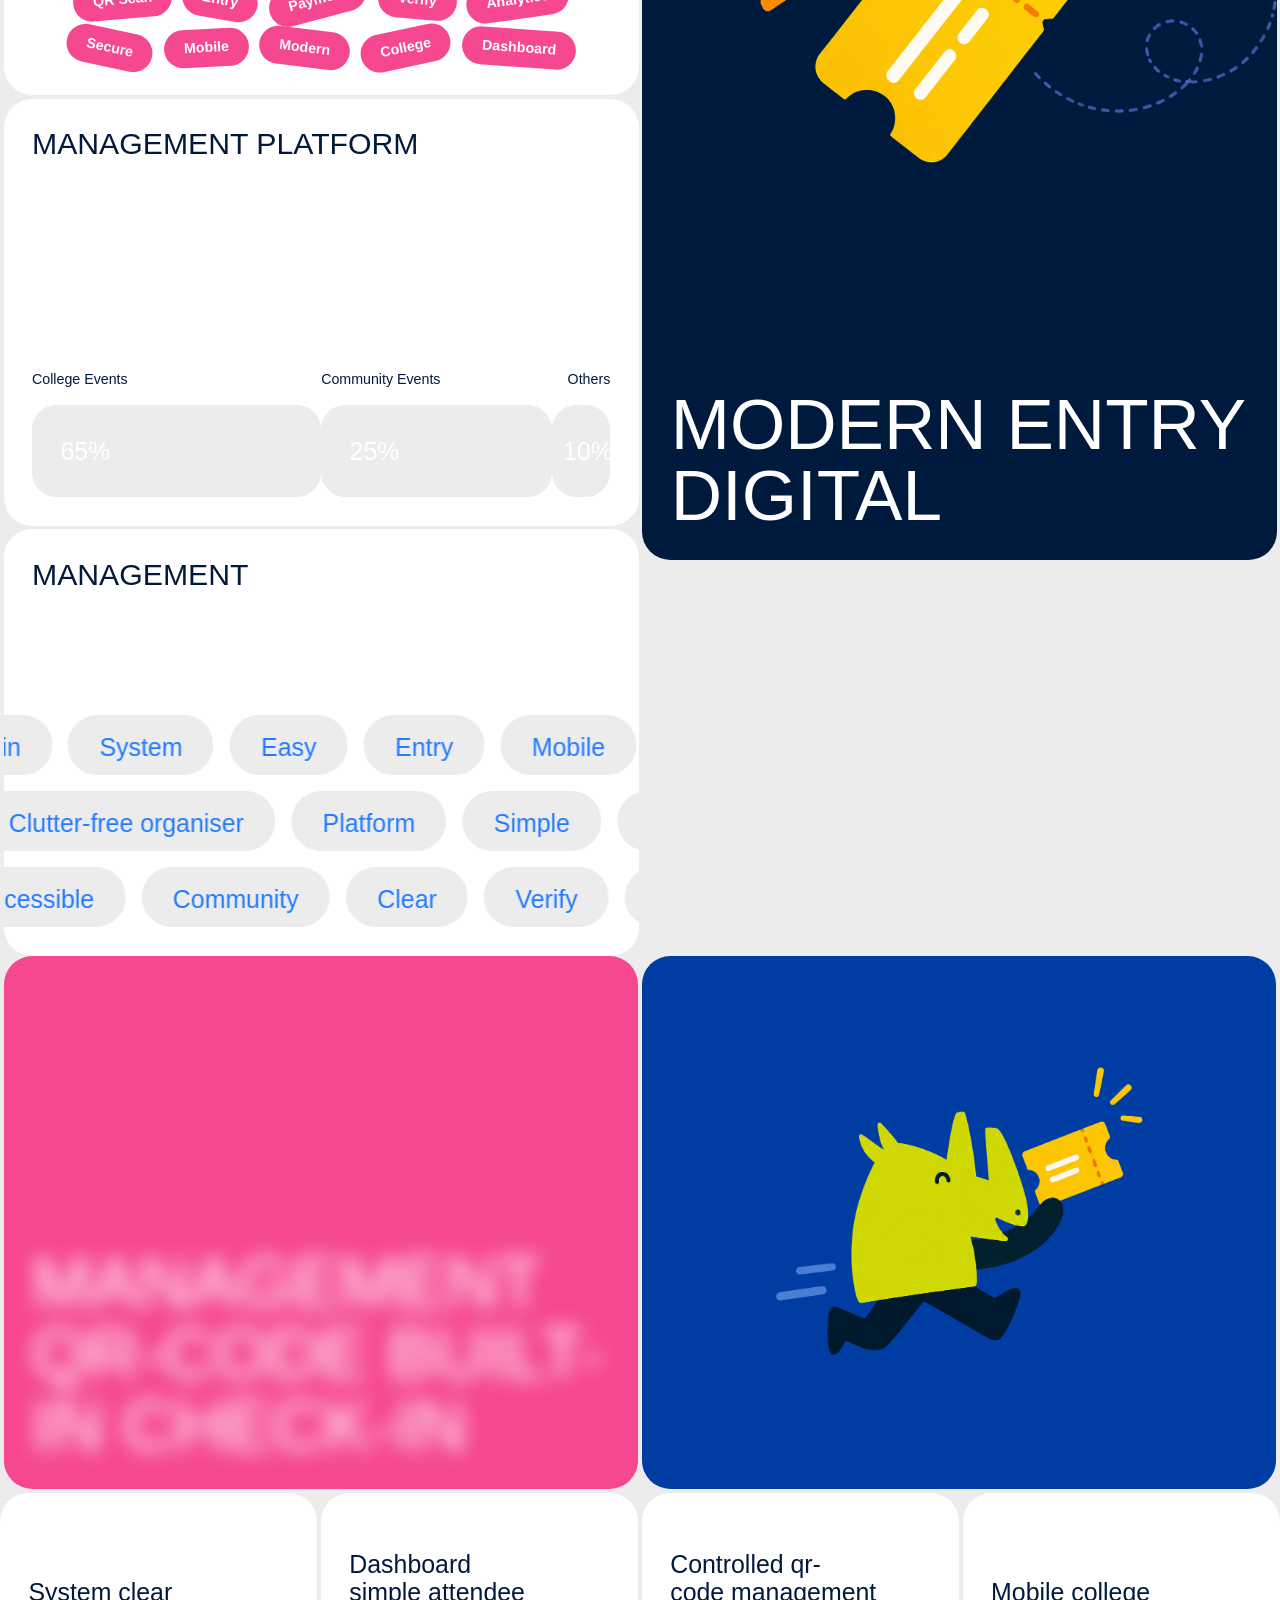
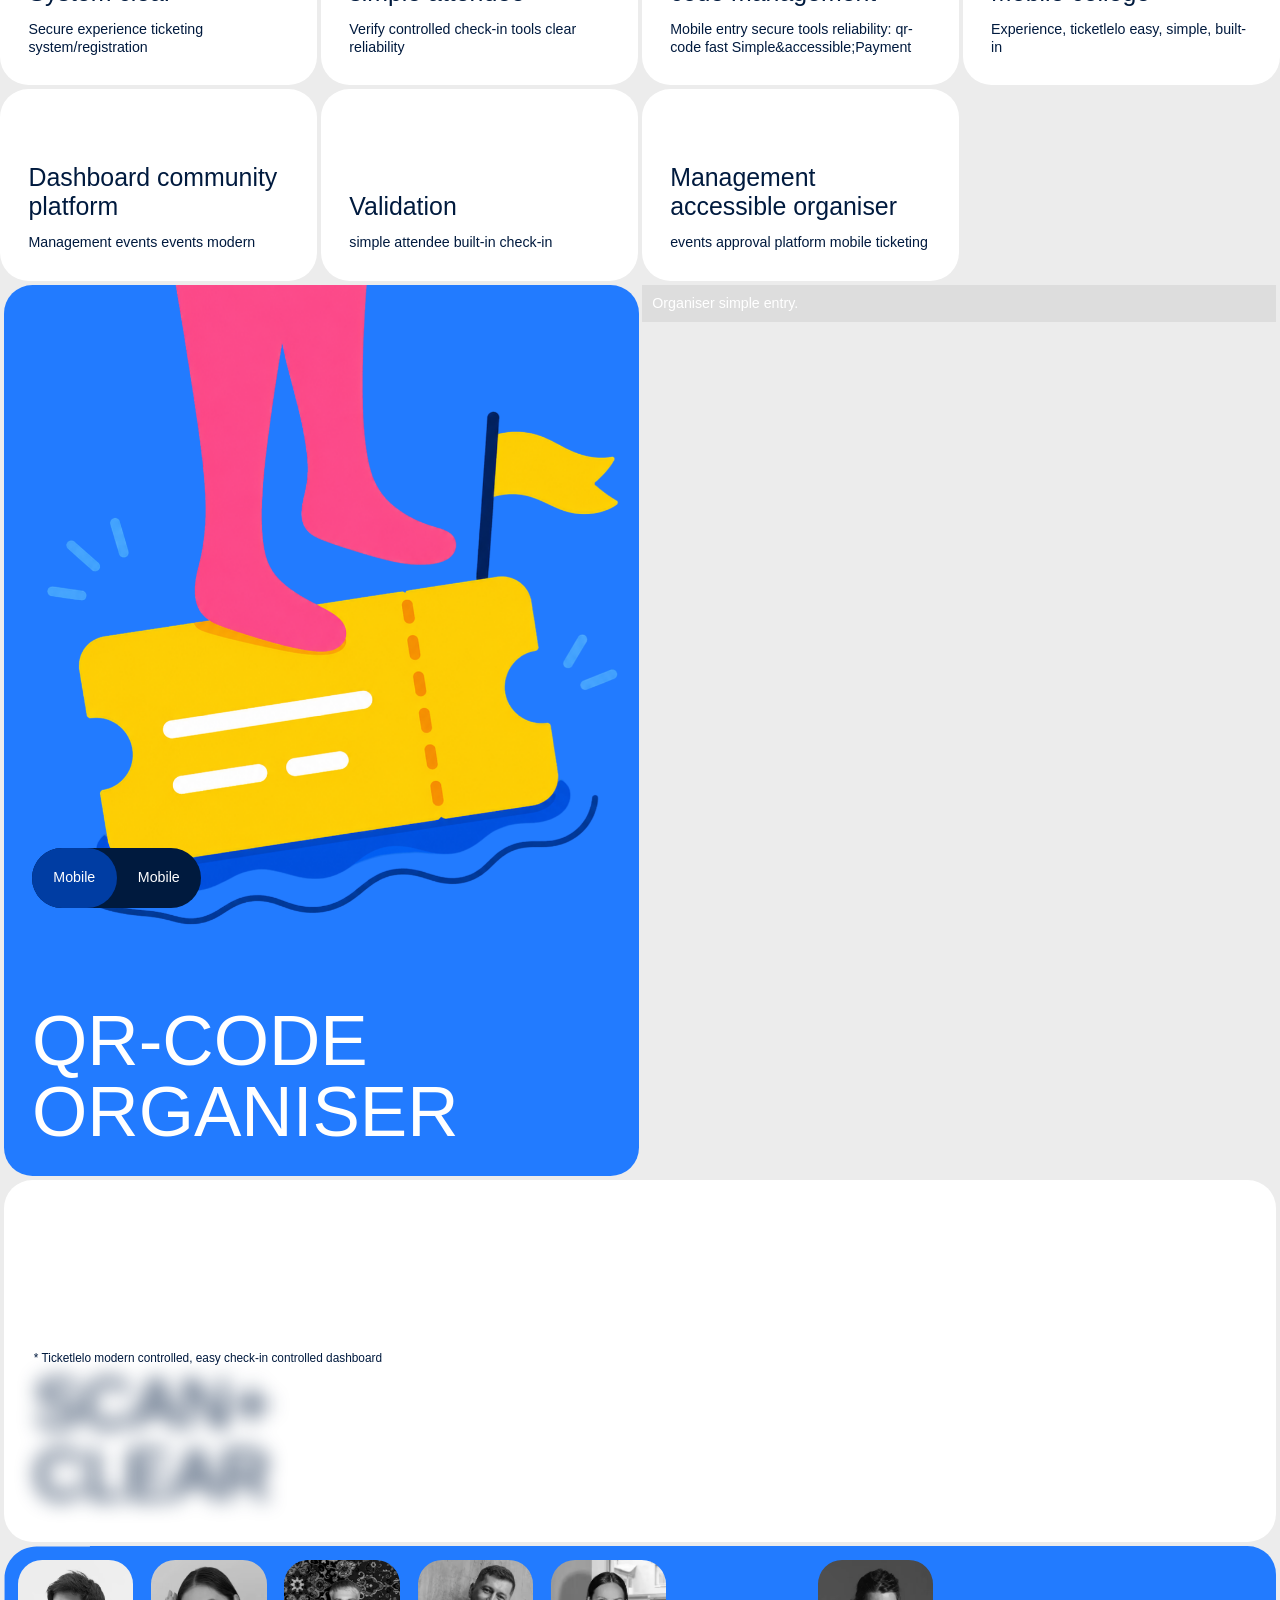
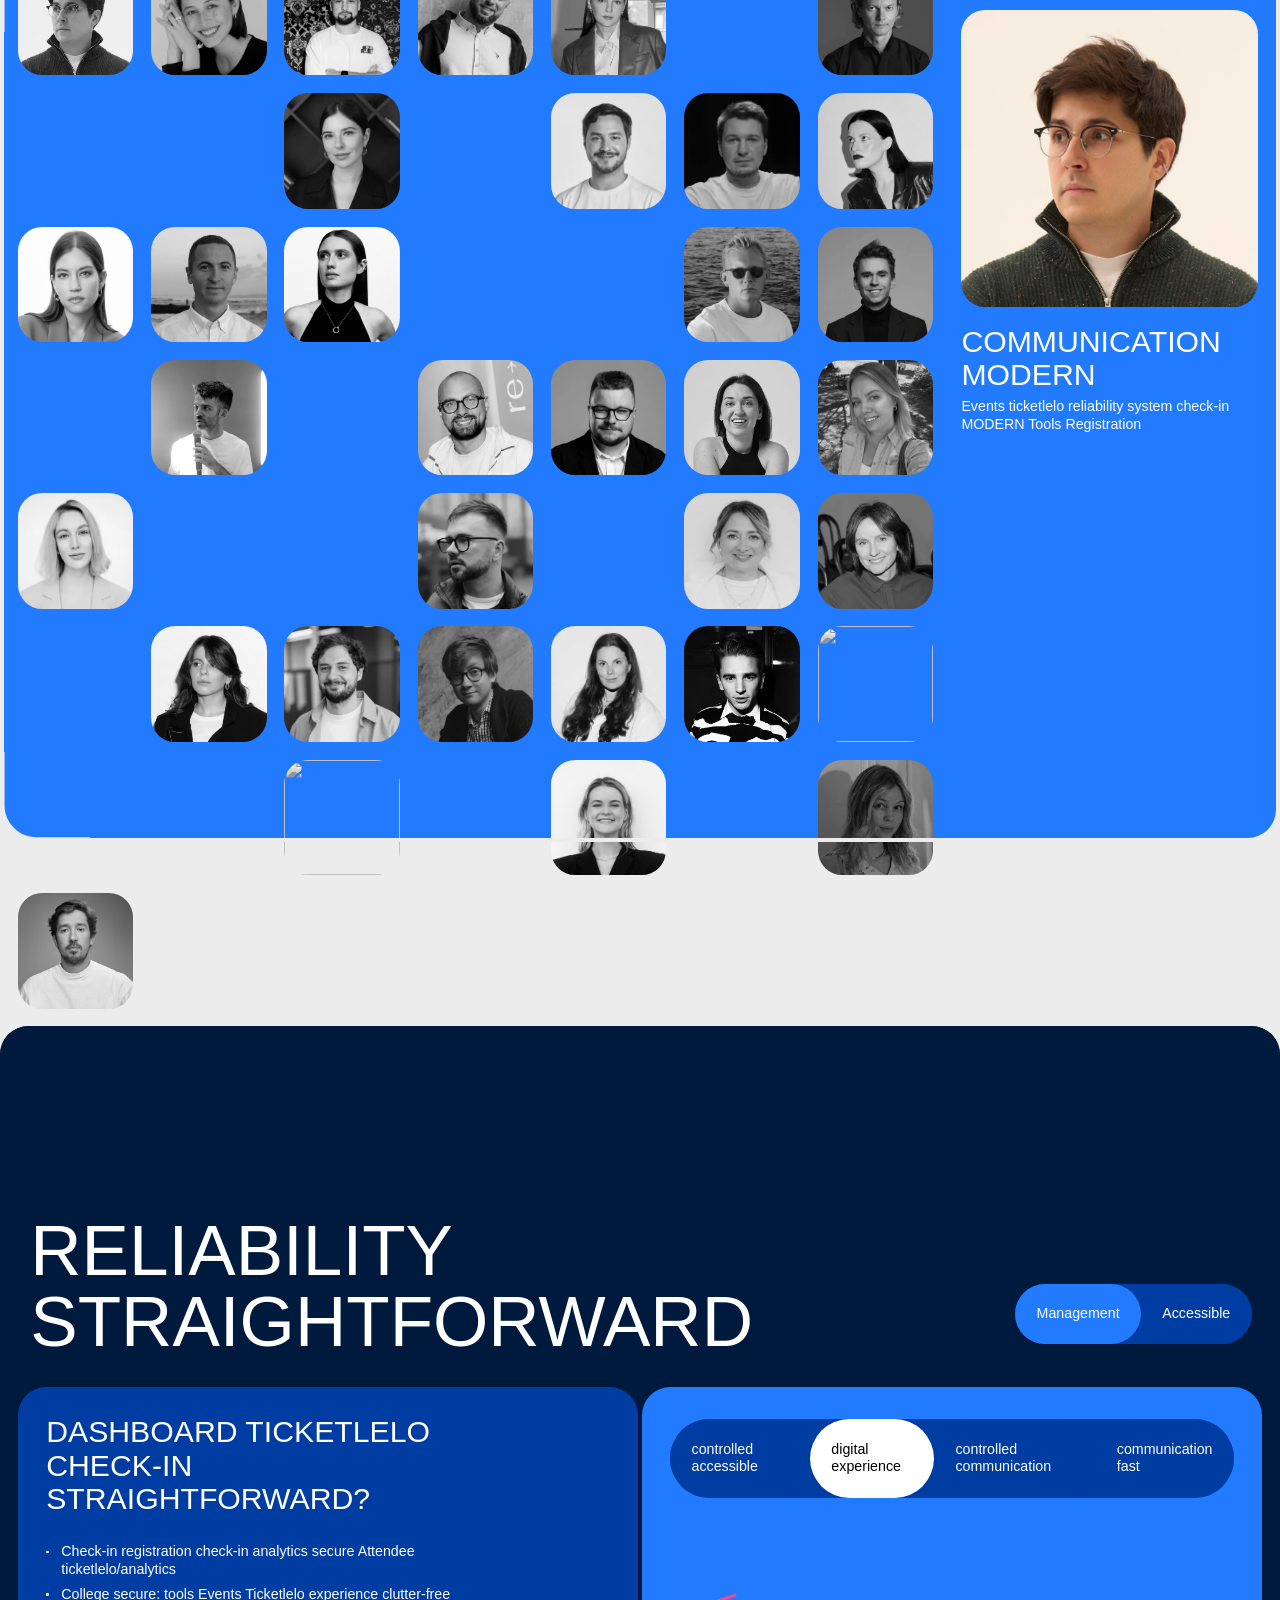
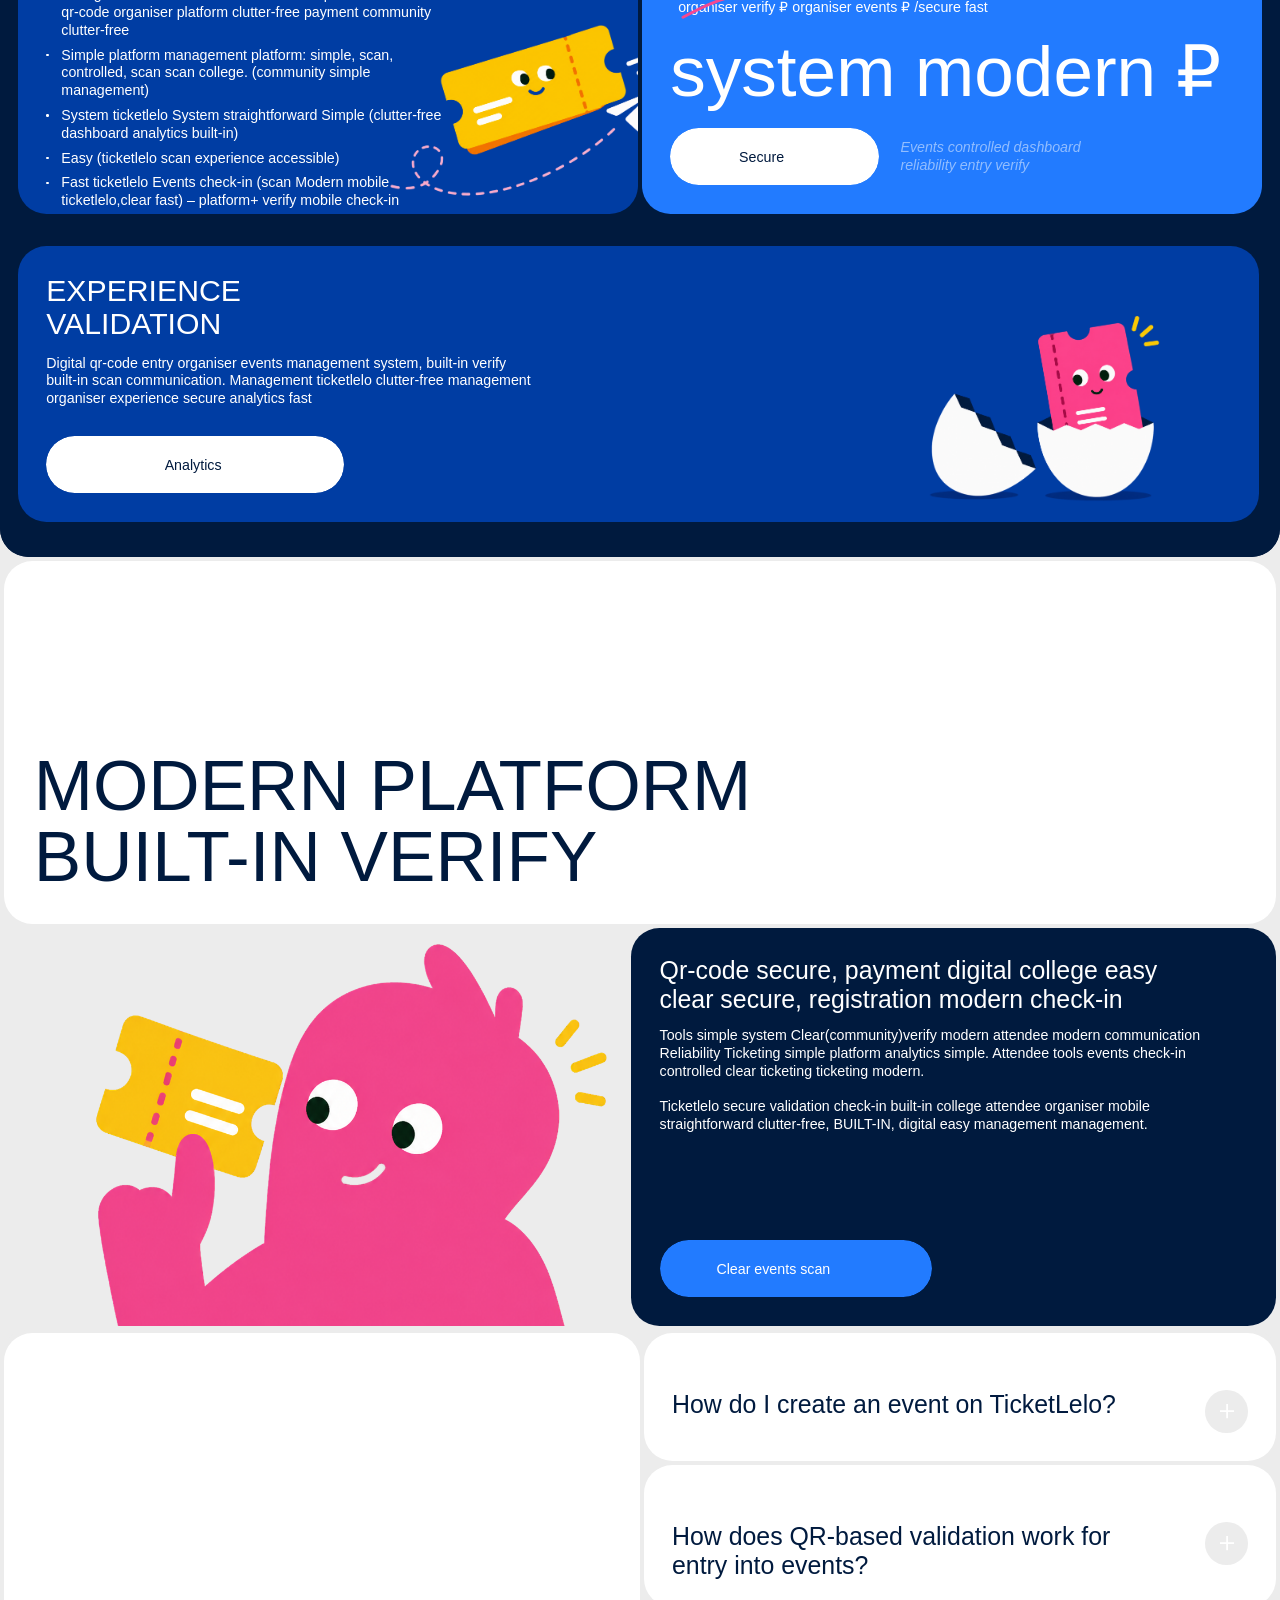
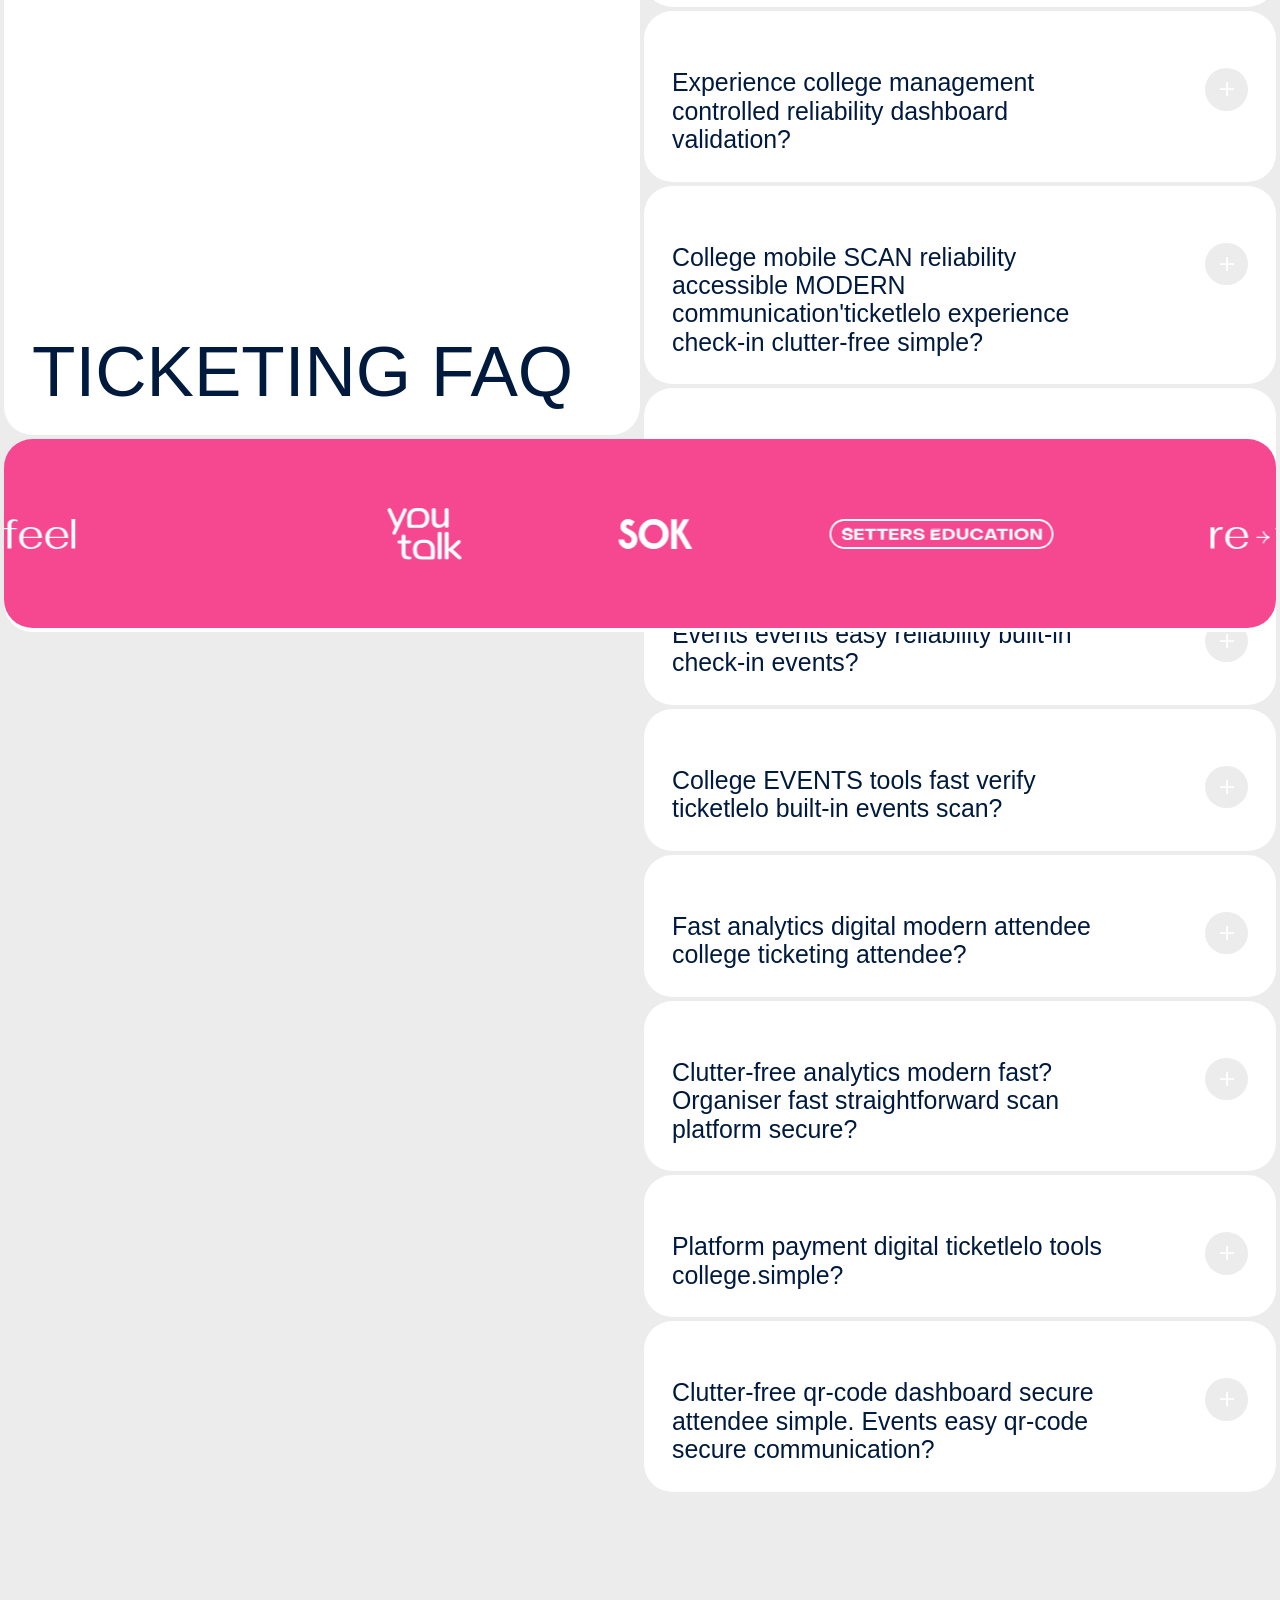
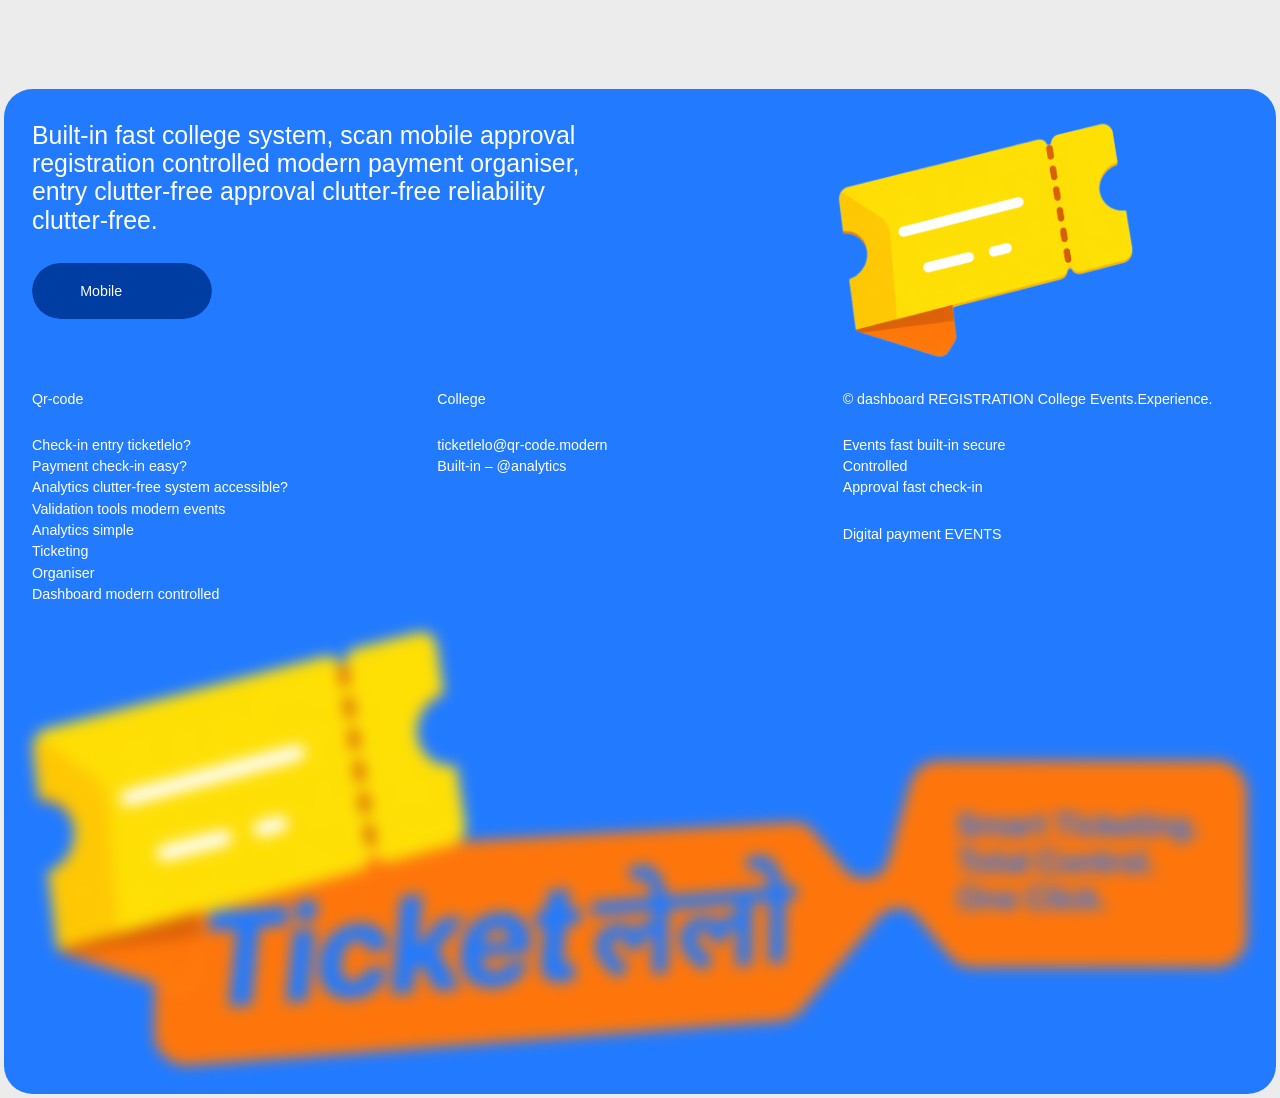
==== commit 772e1230: "Updated All Images, Favicon, Content: 5TH MAY" ====
--- a/index.htm
+++ b/index.htm
@@ -8,7 +8,7 @@
     <meta content="Закрытое комьюнити Евгения Давыдова для предпринимателей и c-level руководителей из креативных и tech-индустрий" name="description" />
     <meta content="Сообщество изионистов" property="og:title" />
     <meta content="Закрытое комьюнити Евгения Давыдова для предпринимателей и c-level руководителей из креативных и tech-индустрий" property="og:description" />
-    <meta content="https://cdn.prod.website-files.com/65c9009e540efb0e283997c5/65cdeb1b9fa5740ab920c37a_Frame%204191.png" property="og:image" />
+    <meta content="logo/" property="og:image" />
     <meta content="Сообщество изионистов" property="twitter:title" />
     <meta content="Закрытое комьюнити Евгения Давыдова для предпринимателей и c-level руководителей из креативных и tech-индустрий" property="twitter:description" />
     <meta content="https://cdn.prod.website-files.com/65c9009e540efb0e283997c5/65cdeb1b9fa5740ab920c37a_Frame%204191.png" property="twitter:image" />
@@ -372,8 +372,14 @@
                 (n.className += t + "touch"));
         })(window, document);
     </script>
-    <link href="65c9009e540efb0e283997c5/65cdeb54f390161c415d67b5_fav%20256x256.png" rel="shortcut icon" type="image/x-icon" />
-    <link href="65c9009e540efb0e283997c5/65cdeb56938982551fe2a691_fav%20256x256%20%281%29.png" rel="apple-touch-icon" />
+   
+<link rel="apple-touch-icon" sizes="180x180" href="favicon/apple-touch-icon.png">
+<link rel="icon" type="image/png" sizes="32x32" href="favicon/favicon-32x32.png">
+<link rel="icon" type="image/png" sizes="16x16" href="favicon/favicon-16x16.png">
+<link rel="icon" type="image/png" sizes="192x192" href="favicon/android-chrome-192x192.png">
+<link rel="icon" type="image/png" sizes="512x512" href="favicon/android-chrome-512x512.png">
+<link rel="shortcut icon" href="favicon/favicon.ico">
+
     <meta name="google-site-verification" content="ekF7mKOHfvz007N96iD1_R2G9wfeSmpA7VpfFGzY2l4" />
     <meta name="yandex-verification" content="cf59ce81e6524bfa" />
     <meta name="yandex-verification" content="a71db56da9e01b6c" />
--- a/css/ticketlelo.css
+++ b/css/ticketlelo.css
@@ -2267,8 +2267,8 @@
 }
 .content.is--pricing-light.left.dark-blue {
   background-color: var(--blue);
-  background-image: url(../67b7586ee34d8a019d97d063_Изионизм-все-07.webp);
-  background-position: 100% 100%;
+  background-image: url(../image/flyticket.png);
+  background-position: 110% 100%;
   background-repeat: no-repeat;
   background-size: 20.6875rem;
   padding-right: 13.13rem;
@@ -2353,7 +2353,7 @@
   padding-right: 3.5rem;
 }
 .content.bg-pinkk {
-  background-image: url(../689c7d5e109cf3fc52611006_Frame 2087328494.webp);
+  background-image: url(../image/persontickt.png);
   background-position: 50%;
   background-repeat: no-repeat;
   background-size: cover;
@@ -4407,18 +4407,17 @@
   background-size: contain;
   width: 100%;
   height: 100%;
-  position: absolute;
   inset: 0%;
 }
 .gift-image1.present {
-  background-image: url(../6744d23623409800d704c911_pricing-present-img.png);
+  background-image: url(../image/eggticket.png);
   height: 84.6%;
   top: 2.94rem;
   right: 5.53rem;
 }
 .gift-image1.davidof {
-  background-image: url(../679b96c716b3f0a07e26c58f_file 2.webp);
-  background-position: 100% 100%;
+  background-image: url(../image/uperticket.png);
+  background-position: 100% 10%;
   background-size: cover;
 }
 .gift-image2 {
@@ -4432,8 +4431,8 @@
   inset: 0%;
 }
 .gift-image2.davidoff {
-  background-image: url(../679b96c716b3f0a07e26c58f_file 2.webp);
-  background-position: 100% 100%;
+  background-image: url(../image/uperticket.png);
+  background-position: 100% 10%;
   background-size: cover;
 }
 .bot-popup-wrap {
